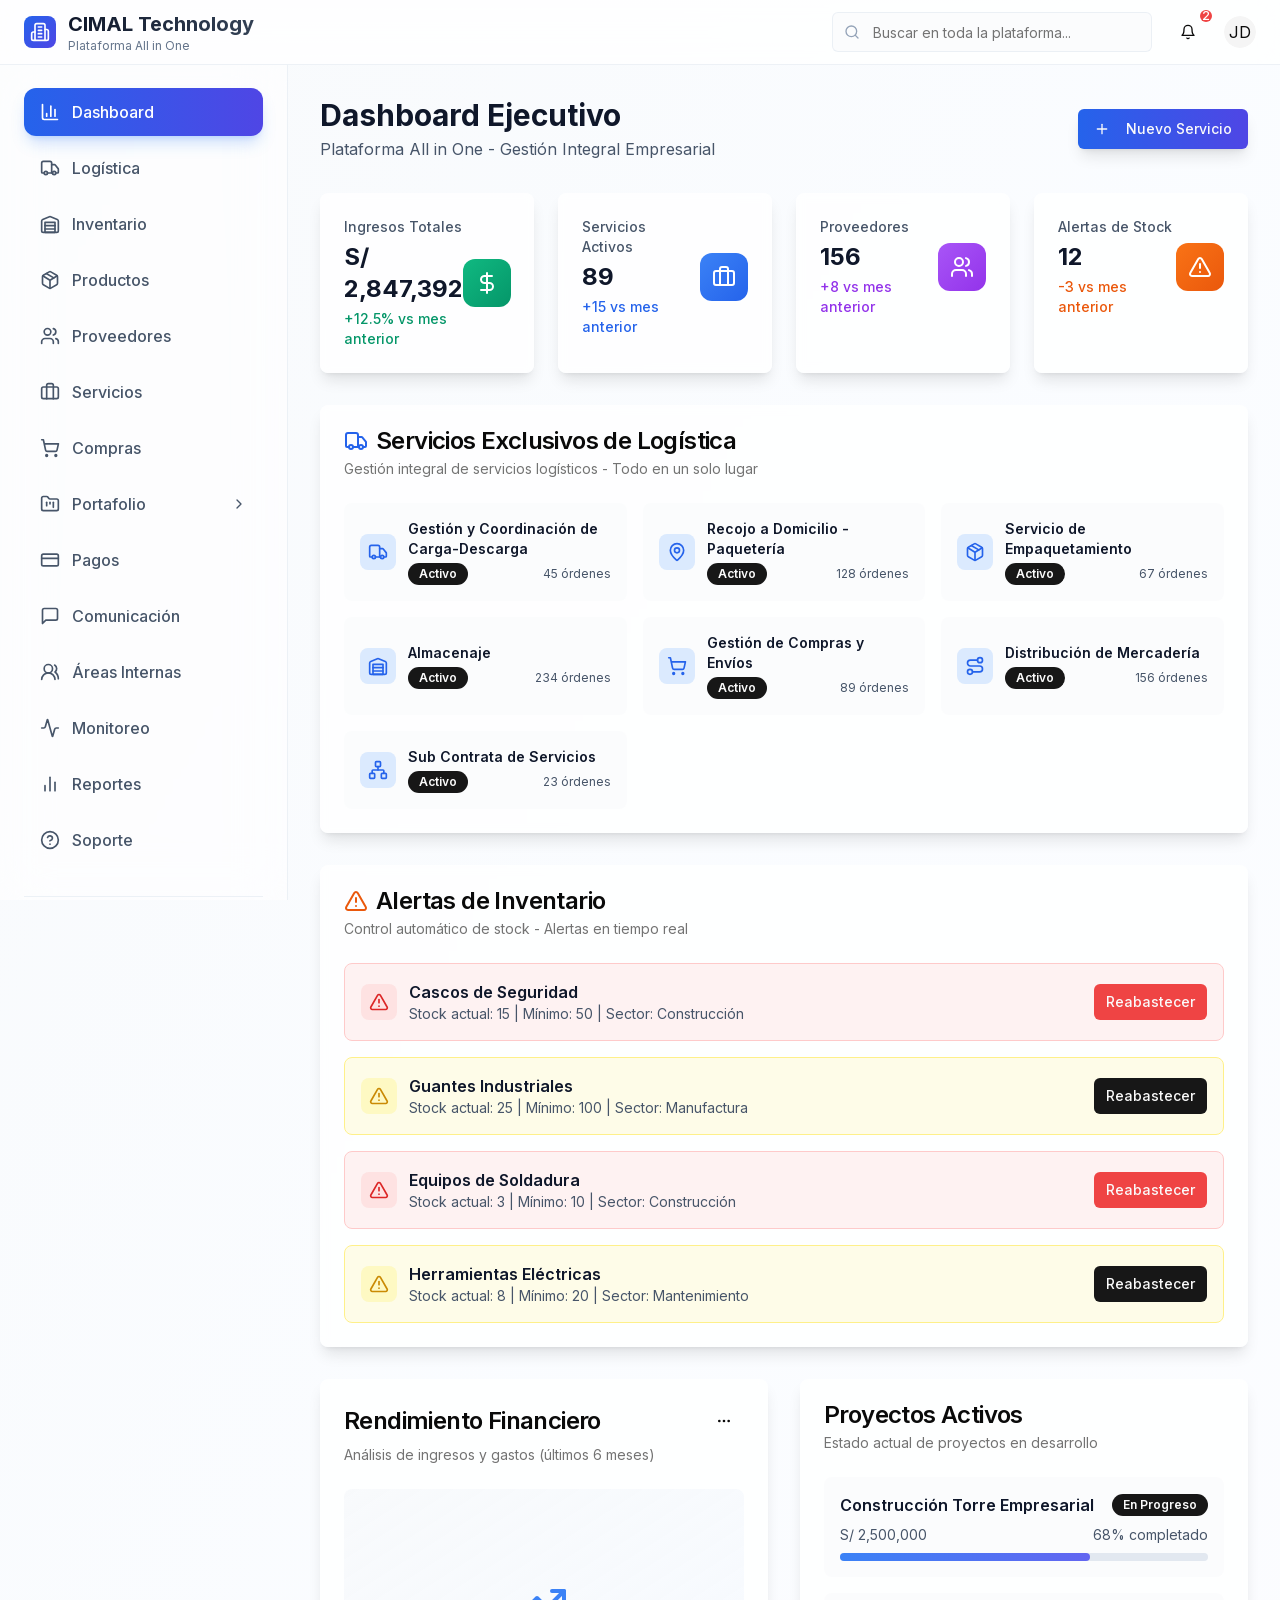
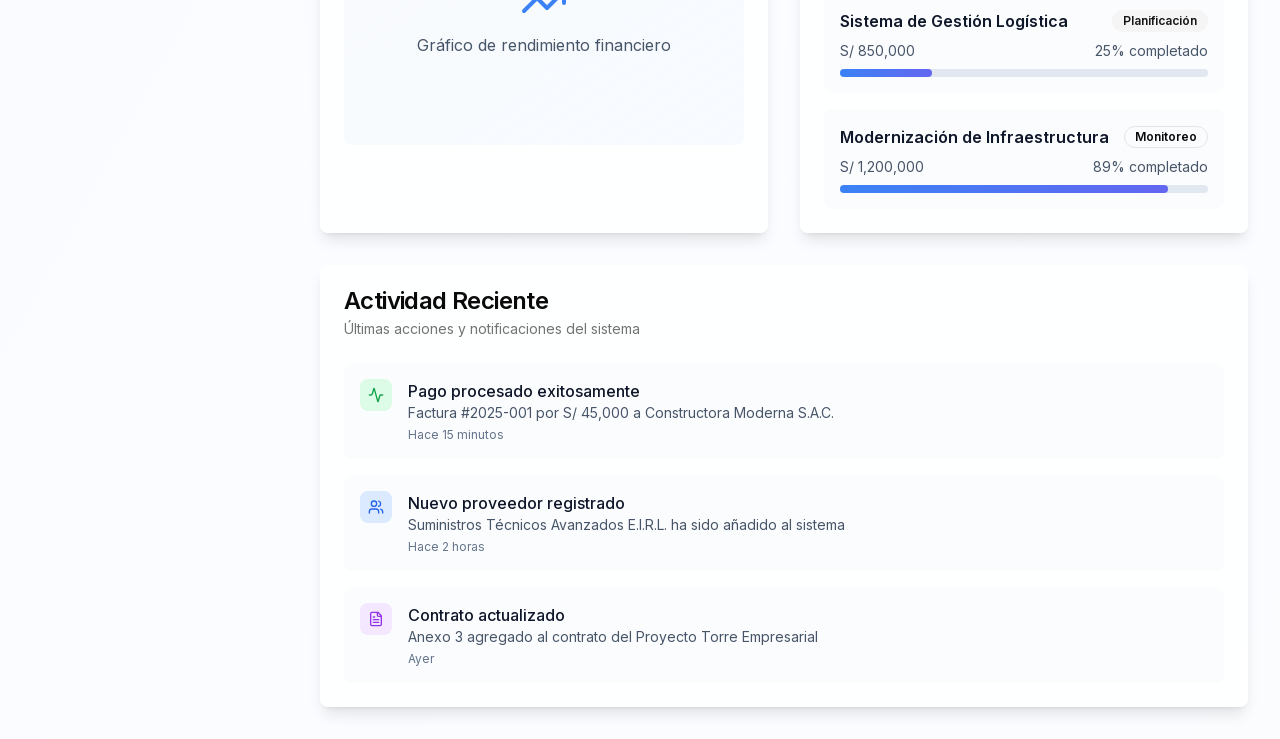
==== index.html @ 7d53dd9f "Updates" ====
<!DOCTYPE html><html lang="es"><head><meta charSet="utf-8"/><meta name="viewport" content="width=device-width, initial-scale=1"/><link rel="stylesheet" href="/_next/static/css/8d6e14805297ee27.css" data-precedence="next"/><link rel="preload" as="script" fetchPriority="low" href="/_next/static/chunks/webpack-03f64933e51f678c.js"/><script src="/_next/static/chunks/4bd1b696-989d33d1584df2ab.js" async=""></script><script src="/_next/static/chunks/684-b248aeb8f32641ae.js" async=""></script><script src="/_next/static/chunks/main-app-55a53caf2db9426d.js" async=""></script><script src="/_next/static/chunks/858-560fdc2ae29a7f7f.js" async=""></script><script src="/_next/static/chunks/app/page-2497c3b8ecf0914b.js" async=""></script><title>CIMAL Technology - Gestión Empresarial Avanzada</title><meta name="description" content="Plataforma integral para la gestión empresarial moderna"/><meta name="generator" content="v0.dev"/><script src="/_next/static/chunks/polyfills-42372ed130431b0a.js" noModule=""></script></head><body class="__className_e8ce0c"><!--$--><div class="min-h-screen bg-gradient-to-br from-slate-50 via-blue-50/30 to-indigo-50/20"><header class="border-b border-slate-200/60 bg-white/80 backdrop-blur-xl sticky top-0 z-50"><div class="flex h-16 items-center justify-between px-6"><div class="flex items-center space-x-4"><div class="flex items-center space-x-3"><div class="h-8 w-8 rounded-lg bg-gradient-to-br from-blue-600 to-indigo-600 flex items-center justify-center"><svg xmlns="http://www.w3.org/2000/svg" width="24" height="24" viewBox="0 0 24 24" fill="none" stroke="currentColor" stroke-width="2" stroke-linecap="round" stroke-linejoin="round" class="lucide lucide-building2 h-5 w-5 text-white"><path d="M6 22V4a2 2 0 0 1 2-2h8a2 2 0 0 1 2 2v18Z"></path><path d="M6 12H4a2 2 0 0 0-2 2v6a2 2 0 0 0 2 2h2"></path><path d="M18 9h2a2 2 0 0 1 2 2v9a2 2 0 0 1-2 2h-2"></path><path d="M10 6h4"></path><path d="M10 10h4"></path><path d="M10 14h4"></path><path d="M10 18h4"></path></svg></div><div><h1 class="text-xl font-bold bg-gradient-to-r from-slate-900 to-slate-700 bg-clip-text text-transparent">CIMAL Technology</h1><p class="text-xs text-slate-500">Plataforma All in One</p></div></div></div><div class="flex items-center space-x-4"><div class="relative"><svg xmlns="http://www.w3.org/2000/svg" width="24" height="24" viewBox="0 0 24 24" fill="none" stroke="currentColor" stroke-width="2" stroke-linecap="round" stroke-linejoin="round" class="lucide lucide-search absolute left-3 top-1/2 h-4 w-4 -translate-y-1/2 text-slate-400"><circle cx="11" cy="11" r="8"></circle><path d="m21 21-4.3-4.3"></path></svg><input class="flex h-10 rounded-md border px-3 py-2 text-base ring-offset-background file:border-0 file:bg-transparent file:text-sm file:font-medium file:text-foreground placeholder:text-muted-foreground focus-visible:outline-none focus-visible:ring-2 focus-visible:ring-ring focus-visible:ring-offset-2 disabled:cursor-not-allowed disabled:opacity-50 md:text-sm w-80 pl-10 bg-slate-50/50 border-slate-200/60 focus:bg-white transition-colors" placeholder="Buscar en toda la plataforma..."/></div><button class="inline-flex items-center justify-center gap-2 whitespace-nowrap text-sm font-medium ring-offset-background transition-colors focus-visible:outline-none focus-visible:ring-2 focus-visible:ring-ring focus-visible:ring-offset-2 disabled:pointer-events-none disabled:opacity-50 [&amp;_svg]:pointer-events-none [&amp;_svg]:size-4 [&amp;_svg]:shrink-0 hover:bg-accent hover:text-accent-foreground h-9 rounded-md px-3 relative"><svg xmlns="http://www.w3.org/2000/svg" width="24" height="24" viewBox="0 0 24 24" fill="none" stroke="currentColor" stroke-width="2" stroke-linecap="round" stroke-linejoin="round" class="lucide lucide-bell h-5 w-5"><path d="M6 8a6 6 0 0 1 12 0c0 7 3 9 3 9H3s3-2 3-9"></path><path d="M10.3 21a1.94 1.94 0 0 0 3.4 0"></path></svg><span class="absolute -top-1 -right-1 h-3 w-3 bg-red-500 rounded-full text-xs flex items-center justify-center text-white text-[10px]">2</span></button><span class="relative flex shrink-0 overflow-hidden rounded-full h-8 w-8"><span class="flex h-full w-full items-center justify-center rounded-full bg-muted">JD</span></span></div></div></header><div class="flex"><aside class="w-72 border-r border-slate-200/60 bg-white/60 backdrop-blur-xl fixed left-0 top-16 h-[calc(100vh-4rem)] overflow-y-auto no-scrollbar"><div class="p-6"><nav class="space-y-2"><button class="w-full flex items-center space-x-3 px-4 py-3 rounded-xl text-left transition-all duration-200 bg-gradient-to-r from-blue-600 to-indigo-600 text-white shadow-lg shadow-blue-500/25"><svg xmlns="http://www.w3.org/2000/svg" width="24" height="24" viewBox="0 0 24 24" fill="none" stroke="currentColor" stroke-width="2" stroke-linecap="round" stroke-linejoin="round" class="lucide lucide-chart-column h-5 w-5 flex-shrink-0"><path d="M3 3v16a2 2 0 0 0 2 2h16"></path><path d="M18 17V9"></path><path d="M13 17V5"></path><path d="M8 17v-3"></path></svg><span class="font-medium">Dashboard</span></button><button class="w-full flex items-center space-x-3 px-4 py-3 rounded-xl text-left transition-all duration-200 text-slate-600 hover:bg-slate-100/80 hover:text-slate-900"><svg xmlns="http://www.w3.org/2000/svg" width="24" height="24" viewBox="0 0 24 24" fill="none" stroke="currentColor" stroke-width="2" stroke-linecap="round" stroke-linejoin="round" class="lucide lucide-truck h-5 w-5 flex-shrink-0"><path d="M14 18V6a2 2 0 0 0-2-2H4a2 2 0 0 0-2 2v11a1 1 0 0 0 1 1h2"></path><path d="M15 18H9"></path><path d="M19 18h2a1 1 0 0 0 1-1v-3.65a1 1 0 0 0-.22-.624l-3.48-4.35A1 1 0 0 0 17.52 8H14"></path><circle cx="17" cy="18" r="2"></circle><circle cx="7" cy="18" r="2"></circle></svg><span class="font-medium">Logística</span></button><button class="w-full flex items-center space-x-3 px-4 py-3 rounded-xl text-left transition-all duration-200 text-slate-600 hover:bg-slate-100/80 hover:text-slate-900"><svg xmlns="http://www.w3.org/2000/svg" width="24" height="24" viewBox="0 0 24 24" fill="none" stroke="currentColor" stroke-width="2" stroke-linecap="round" stroke-linejoin="round" class="lucide lucide-warehouse h-5 w-5 flex-shrink-0"><path d="M22 8.35V20a2 2 0 0 1-2 2H4a2 2 0 0 1-2-2V8.35A2 2 0 0 1 3.26 6.5l8-3.2a2 2 0 0 1 1.48 0l8 3.2A2 2 0 0 1 22 8.35Z"></path><path d="M6 18h12"></path><path d="M6 14h12"></path><rect width="12" height="12" x="6" y="10"></rect></svg><span class="font-medium">Inventario</span></button><button class="w-full flex items-center space-x-3 px-4 py-3 rounded-xl text-left transition-all duration-200 text-slate-600 hover:bg-slate-100/80 hover:text-slate-900"><svg xmlns="http://www.w3.org/2000/svg" width="24" height="24" viewBox="0 0 24 24" fill="none" stroke="currentColor" stroke-width="2" stroke-linecap="round" stroke-linejoin="round" class="lucide lucide-package h-5 w-5 flex-shrink-0"><path d="M11 21.73a2 2 0 0 0 2 0l7-4A2 2 0 0 0 21 16V8a2 2 0 0 0-1-1.73l-7-4a2 2 0 0 0-2 0l-7 4A2 2 0 0 0 3 8v8a2 2 0 0 0 1 1.73z"></path><path d="M12 22V12"></path><path d="m3.3 7 7.703 4.734a2 2 0 0 0 1.994 0L20.7 7"></path><path d="m7.5 4.27 9 5.15"></path></svg><span class="font-medium">Productos</span></button><button class="w-full flex items-center space-x-3 px-4 py-3 rounded-xl text-left transition-all duration-200 text-slate-600 hover:bg-slate-100/80 hover:text-slate-900"><svg xmlns="http://www.w3.org/2000/svg" width="24" height="24" viewBox="0 0 24 24" fill="none" stroke="currentColor" stroke-width="2" stroke-linecap="round" stroke-linejoin="round" class="lucide lucide-users h-5 w-5 flex-shrink-0"><path d="M16 21v-2a4 4 0 0 0-4-4H6a4 4 0 0 0-4 4v2"></path><circle cx="9" cy="7" r="4"></circle><path d="M22 21v-2a4 4 0 0 0-3-3.87"></path><path d="M16 3.13a4 4 0 0 1 0 7.75"></path></svg><span class="font-medium">Proveedores</span></button><button class="w-full flex items-center space-x-3 px-4 py-3 rounded-xl text-left transition-all duration-200 text-slate-600 hover:bg-slate-100/80 hover:text-slate-900"><svg xmlns="http://www.w3.org/2000/svg" width="24" height="24" viewBox="0 0 24 24" fill="none" stroke="currentColor" stroke-width="2" stroke-linecap="round" stroke-linejoin="round" class="lucide lucide-briefcase h-5 w-5 flex-shrink-0"><path d="M16 20V4a2 2 0 0 0-2-2h-4a2 2 0 0 0-2 2v16"></path><rect width="20" height="14" x="2" y="6" rx="2"></rect></svg><span class="font-medium">Servicios</span></button><button class="w-full flex items-center space-x-3 px-4 py-3 rounded-xl text-left transition-all duration-200 text-slate-600 hover:bg-slate-100/80 hover:text-slate-900"><svg xmlns="http://www.w3.org/2000/svg" width="24" height="24" viewBox="0 0 24 24" fill="none" stroke="currentColor" stroke-width="2" stroke-linecap="round" stroke-linejoin="round" class="lucide lucide-shopping-cart h-5 w-5 flex-shrink-0"><circle cx="8" cy="21" r="1"></circle><circle cx="19" cy="21" r="1"></circle><path d="M2.05 2.05h2l2.66 12.42a2 2 0 0 0 2 1.58h9.78a2 2 0 0 0 1.95-1.57l1.65-7.43H5.12"></path></svg><span class="font-medium">Compras</span></button><div data-state="closed" class="space-y-1"><button type="button" aria-controls="radix-«R11cfb»" aria-expanded="false" data-state="closed" class="w-full"><div class="w-full flex items-center justify-between space-x-3 px-4 py-3 rounded-xl text-left transition-all duration-200 text-slate-600 hover:bg-slate-100/80 hover:text-slate-900"><div class="flex items-center space-x-3"><svg xmlns="http://www.w3.org/2000/svg" width="24" height="24" viewBox="0 0 24 24" fill="none" stroke="currentColor" stroke-width="2" stroke-linecap="round" stroke-linejoin="round" class="lucide lucide-folder-kanban h-5 w-5 flex-shrink-0"><path d="M4 20h16a2 2 0 0 0 2-2V8a2 2 0 0 0-2-2h-7.93a2 2 0 0 1-1.66-.9l-.82-1.2A2 2 0 0 0 7.93 3H4a2 2 0 0 0-2 2v13c0 1.1.9 2 2 2Z"></path><path d="M8 10v4"></path><path d="M12 10v2"></path><path d="M16 10v6"></path></svg><span class="font-medium">Portafolio</span></div><svg xmlns="http://www.w3.org/2000/svg" width="24" height="24" viewBox="0 0 24 24" fill="none" stroke="currentColor" stroke-width="2" stroke-linecap="round" stroke-linejoin="round" class="lucide lucide-chevron-right h-4 w-4 transition-transform duration-200 [&amp;[data-state=open]]:rotate-90"><path d="m9 18 6-6-6-6"></path></svg></div></button><div data-state="closed" id="radix-«R11cfb»" hidden="" class="pt-1 pl-6"></div></div><button class="w-full flex items-center space-x-3 px-4 py-3 rounded-xl text-left transition-all duration-200 text-slate-600 hover:bg-slate-100/80 hover:text-slate-900"><svg xmlns="http://www.w3.org/2000/svg" width="24" height="24" viewBox="0 0 24 24" fill="none" stroke="currentColor" stroke-width="2" stroke-linecap="round" stroke-linejoin="round" class="lucide lucide-credit-card h-5 w-5 flex-shrink-0"><rect width="20" height="14" x="2" y="5" rx="2"></rect><line x1="2" x2="22" y1="10" y2="10"></line></svg><span class="font-medium">Pagos</span></button><button class="w-full flex items-center space-x-3 px-4 py-3 rounded-xl text-left transition-all duration-200 text-slate-600 hover:bg-slate-100/80 hover:text-slate-900"><svg xmlns="http://www.w3.org/2000/svg" width="24" height="24" viewBox="0 0 24 24" fill="none" stroke="currentColor" stroke-width="2" stroke-linecap="round" stroke-linejoin="round" class="lucide lucide-message-square h-5 w-5 flex-shrink-0"><path d="M21 15a2 2 0 0 1-2 2H7l-4 4V5a2 2 0 0 1 2-2h14a2 2 0 0 1 2 2z"></path></svg><span class="font-medium">Comunicación</span></button><button class="w-full flex items-center space-x-3 px-4 py-3 rounded-xl text-left transition-all duration-200 text-slate-600 hover:bg-slate-100/80 hover:text-slate-900"><svg xmlns="http://www.w3.org/2000/svg" width="24" height="24" viewBox="0 0 24 24" fill="none" stroke="currentColor" stroke-width="2" stroke-linecap="round" stroke-linejoin="round" class="lucide lucide-users-round h-5 w-5 flex-shrink-0"><path d="M18 21a8 8 0 0 0-16 0"></path><circle cx="10" cy="8" r="5"></circle><path d="M22 20c0-3.37-2-6.5-4-8a5 5 0 0 0-.45-8.3"></path></svg><span class="font-medium">Áreas Internas</span></button><button class="w-full flex items-center space-x-3 px-4 py-3 rounded-xl text-left transition-all duration-200 text-slate-600 hover:bg-slate-100/80 hover:text-slate-900"><svg xmlns="http://www.w3.org/2000/svg" width="24" height="24" viewBox="0 0 24 24" fill="none" stroke="currentColor" stroke-width="2" stroke-linecap="round" stroke-linejoin="round" class="lucide lucide-activity h-5 w-5 flex-shrink-0"><path d="M22 12h-2.48a2 2 0 0 0-1.93 1.46l-2.35 8.36a.25.25 0 0 1-.48 0L9.24 2.18a.25.25 0 0 0-.48 0l-2.35 8.36A2 2 0 0 1 4.49 12H2"></path></svg><span class="font-medium">Monitoreo</span></button><button class="w-full flex items-center space-x-3 px-4 py-3 rounded-xl text-left transition-all duration-200 text-slate-600 hover:bg-slate-100/80 hover:text-slate-900"><svg xmlns="http://www.w3.org/2000/svg" width="24" height="24" viewBox="0 0 24 24" fill="none" stroke="currentColor" stroke-width="2" stroke-linecap="round" stroke-linejoin="round" class="lucide lucide-chart-no-axes-column h-5 w-5 flex-shrink-0"><line x1="18" x2="18" y1="20" y2="10"></line><line x1="12" x2="12" y1="20" y2="4"></line><line x1="6" x2="6" y1="20" y2="14"></line></svg><span class="font-medium">Reportes</span></button><button class="w-full flex items-center space-x-3 px-4 py-3 rounded-xl text-left transition-all duration-200 text-slate-600 hover:bg-slate-100/80 hover:text-slate-900"><svg xmlns="http://www.w3.org/2000/svg" width="24" height="24" viewBox="0 0 24 24" fill="none" stroke="currentColor" stroke-width="2" stroke-linecap="round" stroke-linejoin="round" class="lucide lucide-circle-help h-5 w-5 flex-shrink-0"><circle cx="12" cy="12" r="10"></circle><path d="M9.09 9a3 3 0 0 1 5.83 1c0 2-3 3-3 3"></path><path d="M12 17h.01"></path></svg><span class="font-medium">Soporte</span></button></nav><div class="mt-8 pt-6 border-t border-slate-200/60"><button class="w-full flex items-center space-x-3 px-4 py-3 rounded-xl text-slate-600 hover:bg-slate-100/80 hover:text-slate-900 transition-all duration-200"><svg xmlns="http://www.w3.org/2000/svg" width="24" height="24" viewBox="0 0 24 24" fill="none" stroke="currentColor" stroke-width="2" stroke-linecap="round" stroke-linejoin="round" class="lucide lucide-settings h-5 w-5 flex-shrink-0"><path d="M12.22 2h-.44a2 2 0 0 0-2 2v.18a2 2 0 0 1-1 1.73l-.43.25a2 2 0 0 1-2 0l-.15-.08a2 2 0 0 0-2.73.73l-.22.38a2 2 0 0 0 .73 2.73l.15.1a2 2 0 0 1 1 1.72v.51a2 2 0 0 1-1 1.74l-.15.09a2 2 0 0 0-.73 2.73l.22.38a2 2 0 0 0 2.73.73l.15-.08a2 2 0 0 1 2 0l.43.25a2 2 0 0 1 1 1.73V20a2 2 0 0 0 2 2h.44a2 2 0 0 0 2-2v-.18a2 2 0 0 1 1-1.73l.43-.25a2 2 0 0 1 2 0l.15.08a2 2 0 0 0 2.73-.73l.22-.39a2 2 0 0 0-.73-2.73l-.15-.08a2 2 0 0 1-1-1.74v-.5a2 2 0 0 1 1-1.74l.15-.09a2 2 0 0 0 .73-2.73l-.22-.38a2 2 0 0 0-2.73-.73l-.15.08a2 2 0 0 1-2 0l-.43-.25a2 2 0 0 1-1-1.73V4a2 2 0 0 0-2-2z"></path><circle cx="12" cy="12" r="3"></circle></svg><span class="font-medium">Configuración</span></button></div></div></aside><main class="flex-1 ml-72 p-8"><div class="space-y-8"><div class="flex items-center justify-between"><div><h2 class="text-3xl font-bold text-slate-900">Dashboard Ejecutivo</h2><p class="text-slate-600 mt-1">Plataforma All in One - Gestión Integral Empresarial</p></div><button class="inline-flex items-center justify-center gap-2 whitespace-nowrap rounded-md text-sm font-medium ring-offset-background transition-colors focus-visible:outline-none focus-visible:ring-2 focus-visible:ring-ring focus-visible:ring-offset-2 disabled:pointer-events-none disabled:opacity-50 [&amp;_svg]:pointer-events-none [&amp;_svg]:size-4 [&amp;_svg]:shrink-0 bg-primary text-primary-foreground hover:bg-primary/90 h-10 px-4 py-2 bg-gradient-to-r from-blue-600 to-indigo-600 hover:from-blue-700 hover:to-indigo-700 shadow-lg"><svg xmlns="http://www.w3.org/2000/svg" width="24" height="24" viewBox="0 0 24 24" fill="none" stroke="currentColor" stroke-width="2" stroke-linecap="round" stroke-linejoin="round" class="lucide lucide-plus h-4 w-4 mr-2"><path d="M5 12h14"></path><path d="M12 5v14"></path></svg>Nuevo Servicio</button></div><div class="grid grid-cols-1 md:grid-cols-2 lg:grid-cols-4 gap-6"><div class="rounded-lg text-card-foreground border-0 shadow-lg bg-white/80 backdrop-blur-sm hover:shadow-xl transition-all duration-300"><div class="p-6"><div class="flex items-center justify-between"><div><p class="text-sm font-medium text-slate-600">Ingresos Totales</p><p class="text-2xl font-bold text-slate-900 mt-1">S/ 2,847,392</p><p class="text-sm font-medium mt-1 text-emerald-600">+12.5%<!-- --> vs mes anterior</p></div><div class="p-3 rounded-xl bg-gradient-to-br from-emerald-500 to-emerald-600"><svg xmlns="http://www.w3.org/2000/svg" width="24" height="24" viewBox="0 0 24 24" fill="none" stroke="currentColor" stroke-width="2" stroke-linecap="round" stroke-linejoin="round" class="lucide lucide-dollar-sign h-6 w-6 text-white"><line x1="12" x2="12" y1="2" y2="22"></line><path d="M17 5H9.5a3.5 3.5 0 0 0 0 7h5a3.5 3.5 0 0 1 0 7H6"></path></svg></div></div></div></div><div class="rounded-lg text-card-foreground border-0 shadow-lg bg-white/80 backdrop-blur-sm hover:shadow-xl transition-all duration-300"><div class="p-6"><div class="flex items-center justify-between"><div><p class="text-sm font-medium text-slate-600">Servicios Activos</p><p class="text-2xl font-bold text-slate-900 mt-1">89</p><p class="text-sm font-medium mt-1 text-blue-600">+15<!-- --> vs mes anterior</p></div><div class="p-3 rounded-xl bg-gradient-to-br from-blue-500 to-blue-600"><svg xmlns="http://www.w3.org/2000/svg" width="24" height="24" viewBox="0 0 24 24" fill="none" stroke="currentColor" stroke-width="2" stroke-linecap="round" stroke-linejoin="round" class="lucide lucide-briefcase h-6 w-6 text-white"><path d="M16 20V4a2 2 0 0 0-2-2h-4a2 2 0 0 0-2 2v16"></path><rect width="20" height="14" x="2" y="6" rx="2"></rect></svg></div></div></div></div><div class="rounded-lg text-card-foreground border-0 shadow-lg bg-white/80 backdrop-blur-sm hover:shadow-xl transition-all duration-300"><div class="p-6"><div class="flex items-center justify-between"><div><p class="text-sm font-medium text-slate-600">Proveedores</p><p class="text-2xl font-bold text-slate-900 mt-1">156</p><p class="text-sm font-medium mt-1 text-purple-600">+8<!-- --> vs mes anterior</p></div><div class="p-3 rounded-xl bg-gradient-to-br from-purple-500 to-purple-600"><svg xmlns="http://www.w3.org/2000/svg" width="24" height="24" viewBox="0 0 24 24" fill="none" stroke="currentColor" stroke-width="2" stroke-linecap="round" stroke-linejoin="round" class="lucide lucide-users h-6 w-6 text-white"><path d="M16 21v-2a4 4 0 0 0-4-4H6a4 4 0 0 0-4 4v2"></path><circle cx="9" cy="7" r="4"></circle><path d="M22 21v-2a4 4 0 0 0-3-3.87"></path><path d="M16 3.13a4 4 0 0 1 0 7.75"></path></svg></div></div></div></div><div class="rounded-lg text-card-foreground border-0 shadow-lg bg-white/80 backdrop-blur-sm hover:shadow-xl transition-all duration-300"><div class="p-6"><div class="flex items-center justify-between"><div><p class="text-sm font-medium text-slate-600">Alertas de Stock</p><p class="text-2xl font-bold text-slate-900 mt-1">12</p><p class="text-sm font-medium mt-1 text-orange-600">-3<!-- --> vs mes anterior</p></div><div class="p-3 rounded-xl bg-gradient-to-br from-orange-500 to-orange-600"><svg xmlns="http://www.w3.org/2000/svg" width="24" height="24" viewBox="0 0 24 24" fill="none" stroke="currentColor" stroke-width="2" stroke-linecap="round" stroke-linejoin="round" class="lucide lucide-triangle-alert h-6 w-6 text-white"><path d="m21.73 18-8-14a2 2 0 0 0-3.48 0l-8 14A2 2 0 0 0 4 21h16a2 2 0 0 0 1.73-3"></path><path d="M12 9v4"></path><path d="M12 17h.01"></path></svg></div></div></div></div></div><div class="rounded-lg text-card-foreground border-0 shadow-lg bg-white/80 backdrop-blur-sm"><div class="flex flex-col space-y-1.5 p-6"><div class="text-2xl font-semibold leading-none tracking-tight flex items-center space-x-2"><svg xmlns="http://www.w3.org/2000/svg" width="24" height="24" viewBox="0 0 24 24" fill="none" stroke="currentColor" stroke-width="2" stroke-linecap="round" stroke-linejoin="round" class="lucide lucide-truck h-6 w-6 text-blue-600"><path d="M14 18V6a2 2 0 0 0-2-2H4a2 2 0 0 0-2 2v11a1 1 0 0 0 1 1h2"></path><path d="M15 18H9"></path><path d="M19 18h2a1 1 0 0 0 1-1v-3.65a1 1 0 0 0-.22-.624l-3.48-4.35A1 1 0 0 0 17.52 8H14"></path><circle cx="17" cy="18" r="2"></circle><circle cx="7" cy="18" r="2"></circle></svg><span>Servicios Exclusivos de Logística</span></div><div class="text-sm text-muted-foreground">Gestión integral de servicios logísticos - Todo en un solo lugar</div></div><div class="p-6 pt-0"><div class="grid grid-cols-1 md:grid-cols-2 lg:grid-cols-3 gap-4"><div class="flex items-center space-x-3 p-4 bg-slate-50/50 rounded-lg hover:bg-slate-100/50 transition-colors"><div class="p-2 bg-blue-100 rounded-lg"><svg xmlns="http://www.w3.org/2000/svg" width="24" height="24" viewBox="0 0 24 24" fill="none" stroke="currentColor" stroke-width="2" stroke-linecap="round" stroke-linejoin="round" class="lucide lucide-truck h-5 w-5 text-blue-600"><path d="M14 18V6a2 2 0 0 0-2-2H4a2 2 0 0 0-2 2v11a1 1 0 0 0 1 1h2"></path><path d="M15 18H9"></path><path d="M19 18h2a1 1 0 0 0 1-1v-3.65a1 1 0 0 0-.22-.624l-3.48-4.35A1 1 0 0 0 17.52 8H14"></path><circle cx="17" cy="18" r="2"></circle><circle cx="7" cy="18" r="2"></circle></svg></div><div class="flex-1"><h4 class="font-semibold text-slate-900 text-sm">Gestión y Coordinación de Carga-Descarga</h4><div class="flex items-center justify-between mt-1"><div class="inline-flex items-center rounded-full border px-2.5 py-0.5 font-semibold transition-colors focus:outline-none focus:ring-2 focus:ring-ring focus:ring-offset-2 border-transparent bg-primary text-primary-foreground hover:bg-primary/80 text-xs">Activo</div><span class="text-xs text-slate-600">45<!-- --> órdenes</span></div></div></div><div class="flex items-center space-x-3 p-4 bg-slate-50/50 rounded-lg hover:bg-slate-100/50 transition-colors"><div class="p-2 bg-blue-100 rounded-lg"><svg xmlns="http://www.w3.org/2000/svg" width="24" height="24" viewBox="0 0 24 24" fill="none" stroke="currentColor" stroke-width="2" stroke-linecap="round" stroke-linejoin="round" class="lucide lucide-map-pin h-5 w-5 text-blue-600"><path d="M20 10c0 4.993-5.539 10.193-7.399 11.799a1 1 0 0 1-1.202 0C9.539 20.193 4 14.993 4 10a8 8 0 0 1 16 0"></path><circle cx="12" cy="10" r="3"></circle></svg></div><div class="flex-1"><h4 class="font-semibold text-slate-900 text-sm">Recojo a Domicilio - Paquetería</h4><div class="flex items-center justify-between mt-1"><div class="inline-flex items-center rounded-full border px-2.5 py-0.5 font-semibold transition-colors focus:outline-none focus:ring-2 focus:ring-ring focus:ring-offset-2 border-transparent bg-primary text-primary-foreground hover:bg-primary/80 text-xs">Activo</div><span class="text-xs text-slate-600">128<!-- --> órdenes</span></div></div></div><div class="flex items-center space-x-3 p-4 bg-slate-50/50 rounded-lg hover:bg-slate-100/50 transition-colors"><div class="p-2 bg-blue-100 rounded-lg"><svg xmlns="http://www.w3.org/2000/svg" width="24" height="24" viewBox="0 0 24 24" fill="none" stroke="currentColor" stroke-width="2" stroke-linecap="round" stroke-linejoin="round" class="lucide lucide-package h-5 w-5 text-blue-600"><path d="M11 21.73a2 2 0 0 0 2 0l7-4A2 2 0 0 0 21 16V8a2 2 0 0 0-1-1.73l-7-4a2 2 0 0 0-2 0l-7 4A2 2 0 0 0 3 8v8a2 2 0 0 0 1 1.73z"></path><path d="M12 22V12"></path><path d="m3.3 7 7.703 4.734a2 2 0 0 0 1.994 0L20.7 7"></path><path d="m7.5 4.27 9 5.15"></path></svg></div><div class="flex-1"><h4 class="font-semibold text-slate-900 text-sm">Servicio de Empaquetamiento</h4><div class="flex items-center justify-between mt-1"><div class="inline-flex items-center rounded-full border px-2.5 py-0.5 font-semibold transition-colors focus:outline-none focus:ring-2 focus:ring-ring focus:ring-offset-2 border-transparent bg-primary text-primary-foreground hover:bg-primary/80 text-xs">Activo</div><span class="text-xs text-slate-600">67<!-- --> órdenes</span></div></div></div><div class="flex items-center space-x-3 p-4 bg-slate-50/50 rounded-lg hover:bg-slate-100/50 transition-colors"><div class="p-2 bg-blue-100 rounded-lg"><svg xmlns="http://www.w3.org/2000/svg" width="24" height="24" viewBox="0 0 24 24" fill="none" stroke="currentColor" stroke-width="2" stroke-linecap="round" stroke-linejoin="round" class="lucide lucide-warehouse h-5 w-5 text-blue-600"><path d="M22 8.35V20a2 2 0 0 1-2 2H4a2 2 0 0 1-2-2V8.35A2 2 0 0 1 3.26 6.5l8-3.2a2 2 0 0 1 1.48 0l8 3.2A2 2 0 0 1 22 8.35Z"></path><path d="M6 18h12"></path><path d="M6 14h12"></path><rect width="12" height="12" x="6" y="10"></rect></svg></div><div class="flex-1"><h4 class="font-semibold text-slate-900 text-sm">Almacenaje</h4><div class="flex items-center justify-between mt-1"><div class="inline-flex items-center rounded-full border px-2.5 py-0.5 font-semibold transition-colors focus:outline-none focus:ring-2 focus:ring-ring focus:ring-offset-2 border-transparent bg-primary text-primary-foreground hover:bg-primary/80 text-xs">Activo</div><span class="text-xs text-slate-600">234<!-- --> órdenes</span></div></div></div><div class="flex items-center space-x-3 p-4 bg-slate-50/50 rounded-lg hover:bg-slate-100/50 transition-colors"><div class="p-2 bg-blue-100 rounded-lg"><svg xmlns="http://www.w3.org/2000/svg" width="24" height="24" viewBox="0 0 24 24" fill="none" stroke="currentColor" stroke-width="2" stroke-linecap="round" stroke-linejoin="round" class="lucide lucide-shopping-cart h-5 w-5 text-blue-600"><circle cx="8" cy="21" r="1"></circle><circle cx="19" cy="21" r="1"></circle><path d="M2.05 2.05h2l2.66 12.42a2 2 0 0 0 2 1.58h9.78a2 2 0 0 0 1.95-1.57l1.65-7.43H5.12"></path></svg></div><div class="flex-1"><h4 class="font-semibold text-slate-900 text-sm">Gestión de Compras y Envíos</h4><div class="flex items-center justify-between mt-1"><div class="inline-flex items-center rounded-full border px-2.5 py-0.5 font-semibold transition-colors focus:outline-none focus:ring-2 focus:ring-ring focus:ring-offset-2 border-transparent bg-primary text-primary-foreground hover:bg-primary/80 text-xs">Activo</div><span class="text-xs text-slate-600">89<!-- --> órdenes</span></div></div></div><div class="flex items-center space-x-3 p-4 bg-slate-50/50 rounded-lg hover:bg-slate-100/50 transition-colors"><div class="p-2 bg-blue-100 rounded-lg"><svg xmlns="http://www.w3.org/2000/svg" width="24" height="24" viewBox="0 0 24 24" fill="none" stroke="currentColor" stroke-width="2" stroke-linecap="round" stroke-linejoin="round" class="lucide lucide-route h-5 w-5 text-blue-600"><circle cx="6" cy="19" r="3"></circle><path d="M9 19h8.5a3.5 3.5 0 0 0 0-7h-11a3.5 3.5 0 0 1 0-7H15"></path><circle cx="18" cy="5" r="3"></circle></svg></div><div class="flex-1"><h4 class="font-semibold text-slate-900 text-sm">Distribución de Mercadería</h4><div class="flex items-center justify-between mt-1"><div class="inline-flex items-center rounded-full border px-2.5 py-0.5 font-semibold transition-colors focus:outline-none focus:ring-2 focus:ring-ring focus:ring-offset-2 border-transparent bg-primary text-primary-foreground hover:bg-primary/80 text-xs">Activo</div><span class="text-xs text-slate-600">156<!-- --> órdenes</span></div></div></div><div class="flex items-center space-x-3 p-4 bg-slate-50/50 rounded-lg hover:bg-slate-100/50 transition-colors"><div class="p-2 bg-blue-100 rounded-lg"><svg xmlns="http://www.w3.org/2000/svg" width="24" height="24" viewBox="0 0 24 24" fill="none" stroke="currentColor" stroke-width="2" stroke-linecap="round" stroke-linejoin="round" class="lucide lucide-network h-5 w-5 text-blue-600"><rect x="16" y="16" width="6" height="6" rx="1"></rect><rect x="2" y="16" width="6" height="6" rx="1"></rect><rect x="9" y="2" width="6" height="6" rx="1"></rect><path d="M5 16v-3a1 1 0 0 1 1-1h12a1 1 0 0 1 1 1v3"></path><path d="M12 12V8"></path></svg></div><div class="flex-1"><h4 class="font-semibold text-slate-900 text-sm">Sub Contrata de Servicios</h4><div class="flex items-center justify-between mt-1"><div class="inline-flex items-center rounded-full border px-2.5 py-0.5 font-semibold transition-colors focus:outline-none focus:ring-2 focus:ring-ring focus:ring-offset-2 border-transparent bg-primary text-primary-foreground hover:bg-primary/80 text-xs">Activo</div><span class="text-xs text-slate-600">23<!-- --> órdenes</span></div></div></div></div></div></div><div class="rounded-lg text-card-foreground border-0 shadow-lg bg-white/80 backdrop-blur-sm"><div class="flex flex-col space-y-1.5 p-6"><div class="text-2xl font-semibold leading-none tracking-tight flex items-center space-x-2"><svg xmlns="http://www.w3.org/2000/svg" width="24" height="24" viewBox="0 0 24 24" fill="none" stroke="currentColor" stroke-width="2" stroke-linecap="round" stroke-linejoin="round" class="lucide lucide-triangle-alert h-6 w-6 text-orange-600"><path d="m21.73 18-8-14a2 2 0 0 0-3.48 0l-8 14A2 2 0 0 0 4 21h16a2 2 0 0 0 1.73-3"></path><path d="M12 9v4"></path><path d="M12 17h.01"></path></svg><span>Alertas de Inventario</span></div><div class="text-sm text-muted-foreground">Control automático de stock - Alertas en tiempo real</div></div><div class="p-6 pt-0"><div class="space-y-4"><div class="flex items-center justify-between p-4 rounded-lg bg-red-50 border border-red-200"><div class="flex items-center space-x-3"><div class="p-2 rounded-lg bg-red-100"><svg xmlns="http://www.w3.org/2000/svg" width="24" height="24" viewBox="0 0 24 24" fill="none" stroke="currentColor" stroke-width="2" stroke-linecap="round" stroke-linejoin="round" class="lucide lucide-triangle-alert h-5 w-5 text-red-600"><path d="m21.73 18-8-14a2 2 0 0 0-3.48 0l-8 14A2 2 0 0 0 4 21h16a2 2 0 0 0 1.73-3"></path><path d="M12 9v4"></path><path d="M12 17h.01"></path></svg></div><div><h4 class="font-semibold text-slate-900">Cascos de Seguridad</h4><p class="text-sm text-slate-600">Stock actual: <!-- -->15<!-- --> | Mínimo: <!-- -->50<!-- --> | Sector: <!-- -->Construcción</p></div></div><button class="inline-flex items-center justify-center gap-2 whitespace-nowrap text-sm font-medium ring-offset-background transition-colors focus-visible:outline-none focus-visible:ring-2 focus-visible:ring-ring focus-visible:ring-offset-2 disabled:pointer-events-none disabled:opacity-50 [&amp;_svg]:pointer-events-none [&amp;_svg]:size-4 [&amp;_svg]:shrink-0 bg-destructive text-destructive-foreground hover:bg-destructive/90 h-9 rounded-md px-3">Reabastecer</button></div><div class="flex items-center justify-between p-4 rounded-lg bg-yellow-50 border border-yellow-200"><div class="flex items-center space-x-3"><div class="p-2 rounded-lg bg-yellow-100"><svg xmlns="http://www.w3.org/2000/svg" width="24" height="24" viewBox="0 0 24 24" fill="none" stroke="currentColor" stroke-width="2" stroke-linecap="round" stroke-linejoin="round" class="lucide lucide-triangle-alert h-5 w-5 text-yellow-600"><path d="m21.73 18-8-14a2 2 0 0 0-3.48 0l-8 14A2 2 0 0 0 4 21h16a2 2 0 0 0 1.73-3"></path><path d="M12 9v4"></path><path d="M12 17h.01"></path></svg></div><div><h4 class="font-semibold text-slate-900">Guantes Industriales</h4><p class="text-sm text-slate-600">Stock actual: <!-- -->25<!-- --> | Mínimo: <!-- -->100<!-- --> | Sector: <!-- -->Manufactura</p></div></div><button class="inline-flex items-center justify-center gap-2 whitespace-nowrap text-sm font-medium ring-offset-background transition-colors focus-visible:outline-none focus-visible:ring-2 focus-visible:ring-ring focus-visible:ring-offset-2 disabled:pointer-events-none disabled:opacity-50 [&amp;_svg]:pointer-events-none [&amp;_svg]:size-4 [&amp;_svg]:shrink-0 bg-primary text-primary-foreground hover:bg-primary/90 h-9 rounded-md px-3">Reabastecer</button></div><div class="flex items-center justify-between p-4 rounded-lg bg-red-50 border border-red-200"><div class="flex items-center space-x-3"><div class="p-2 rounded-lg bg-red-100"><svg xmlns="http://www.w3.org/2000/svg" width="24" height="24" viewBox="0 0 24 24" fill="none" stroke="currentColor" stroke-width="2" stroke-linecap="round" stroke-linejoin="round" class="lucide lucide-triangle-alert h-5 w-5 text-red-600"><path d="m21.73 18-8-14a2 2 0 0 0-3.48 0l-8 14A2 2 0 0 0 4 21h16a2 2 0 0 0 1.73-3"></path><path d="M12 9v4"></path><path d="M12 17h.01"></path></svg></div><div><h4 class="font-semibold text-slate-900">Equipos de Soldadura</h4><p class="text-sm text-slate-600">Stock actual: <!-- -->3<!-- --> | Mínimo: <!-- -->10<!-- --> | Sector: <!-- -->Construcción</p></div></div><button class="inline-flex items-center justify-center gap-2 whitespace-nowrap text-sm font-medium ring-offset-background transition-colors focus-visible:outline-none focus-visible:ring-2 focus-visible:ring-ring focus-visible:ring-offset-2 disabled:pointer-events-none disabled:opacity-50 [&amp;_svg]:pointer-events-none [&amp;_svg]:size-4 [&amp;_svg]:shrink-0 bg-destructive text-destructive-foreground hover:bg-destructive/90 h-9 rounded-md px-3">Reabastecer</button></div><div class="flex items-center justify-between p-4 rounded-lg bg-yellow-50 border border-yellow-200"><div class="flex items-center space-x-3"><div class="p-2 rounded-lg bg-yellow-100"><svg xmlns="http://www.w3.org/2000/svg" width="24" height="24" viewBox="0 0 24 24" fill="none" stroke="currentColor" stroke-width="2" stroke-linecap="round" stroke-linejoin="round" class="lucide lucide-triangle-alert h-5 w-5 text-yellow-600"><path d="m21.73 18-8-14a2 2 0 0 0-3.48 0l-8 14A2 2 0 0 0 4 21h16a2 2 0 0 0 1.73-3"></path><path d="M12 9v4"></path><path d="M12 17h.01"></path></svg></div><div><h4 class="font-semibold text-slate-900">Herramientas Eléctricas</h4><p class="text-sm text-slate-600">Stock actual: <!-- -->8<!-- --> | Mínimo: <!-- -->20<!-- --> | Sector: <!-- -->Mantenimiento</p></div></div><button class="inline-flex items-center justify-center gap-2 whitespace-nowrap text-sm font-medium ring-offset-background transition-colors focus-visible:outline-none focus-visible:ring-2 focus-visible:ring-ring focus-visible:ring-offset-2 disabled:pointer-events-none disabled:opacity-50 [&amp;_svg]:pointer-events-none [&amp;_svg]:size-4 [&amp;_svg]:shrink-0 bg-primary text-primary-foreground hover:bg-primary/90 h-9 rounded-md px-3">Reabastecer</button></div></div></div></div><div class="grid grid-cols-1 lg:grid-cols-2 gap-8"><div class="rounded-lg text-card-foreground border-0 shadow-lg bg-white/80 backdrop-blur-sm"><div class="flex flex-col space-y-1.5 p-6"><div class="text-2xl font-semibold leading-none tracking-tight flex items-center justify-between">Rendimiento Financiero<button class="inline-flex items-center justify-center gap-2 whitespace-nowrap text-sm font-medium ring-offset-background transition-colors focus-visible:outline-none focus-visible:ring-2 focus-visible:ring-ring focus-visible:ring-offset-2 disabled:pointer-events-none disabled:opacity-50 [&amp;_svg]:pointer-events-none [&amp;_svg]:size-4 [&amp;_svg]:shrink-0 hover:bg-accent hover:text-accent-foreground h-9 rounded-md px-3"><svg xmlns="http://www.w3.org/2000/svg" width="24" height="24" viewBox="0 0 24 24" fill="none" stroke="currentColor" stroke-width="2" stroke-linecap="round" stroke-linejoin="round" class="lucide lucide-ellipsis h-4 w-4"><circle cx="12" cy="12" r="1"></circle><circle cx="19" cy="12" r="1"></circle><circle cx="5" cy="12" r="1"></circle></svg></button></div><div class="text-sm text-muted-foreground">Análisis de ingresos y gastos (últimos 6 meses)</div></div><div class="p-6 pt-0"><div class="h-64 bg-gradient-to-br from-slate-50 to-blue-50/50 rounded-lg flex items-center justify-center"><div class="text-center"><svg xmlns="http://www.w3.org/2000/svg" width="24" height="24" viewBox="0 0 24 24" fill="none" stroke="currentColor" stroke-width="2" stroke-linecap="round" stroke-linejoin="round" class="lucide lucide-trending-up h-12 w-12 text-blue-500 mx-auto mb-2"><polyline points="22 7 13.5 15.5 8.5 10.5 2 17"></polyline><polyline points="16 7 22 7 22 13"></polyline></svg><p class="text-slate-600">Gráfico de rendimiento financiero</p></div></div></div></div><div class="rounded-lg text-card-foreground border-0 shadow-lg bg-white/80 backdrop-blur-sm"><div class="flex flex-col space-y-1.5 p-6"><div class="text-2xl font-semibold leading-none tracking-tight">Proyectos Activos</div><div class="text-sm text-muted-foreground">Estado actual de proyectos en desarrollo</div></div><div class="p-6 pt-0"><div class="space-y-4"><div class="flex items-center justify-between p-4 bg-slate-50/50 rounded-lg"><div class="flex-1"><div class="flex items-center justify-between mb-2"><h4 class="font-semibold text-slate-900">Construcción Torre Empresarial</h4><div class="inline-flex items-center rounded-full border px-2.5 py-0.5 text-xs font-semibold transition-colors focus:outline-none focus:ring-2 focus:ring-ring focus:ring-offset-2 border-transparent bg-primary text-primary-foreground hover:bg-primary/80">En Progreso</div></div><div class="flex items-center justify-between text-sm text-slate-600 mb-2"><span>S/ 2,500,000</span><span>68% completado</span></div><div class="w-full bg-slate-200 rounded-full h-2"><div class="bg-gradient-to-r from-blue-500 to-indigo-500 h-2 rounded-full transition-all duration-300" style="width:68%"></div></div></div></div><div class="flex items-center justify-between p-4 bg-slate-50/50 rounded-lg"><div class="flex-1"><div class="flex items-center justify-between mb-2"><h4 class="font-semibold text-slate-900">Sistema de Gestión Logística</h4><div class="inline-flex items-center rounded-full border px-2.5 py-0.5 text-xs font-semibold transition-colors focus:outline-none focus:ring-2 focus:ring-ring focus:ring-offset-2 border-transparent bg-secondary text-secondary-foreground hover:bg-secondary/80">Planificación</div></div><div class="flex items-center justify-between text-sm text-slate-600 mb-2"><span>S/ 850,000</span><span>25% completado</span></div><div class="w-full bg-slate-200 rounded-full h-2"><div class="bg-gradient-to-r from-blue-500 to-indigo-500 h-2 rounded-full transition-all duration-300" style="width:25%"></div></div></div></div><div class="flex items-center justify-between p-4 bg-slate-50/50 rounded-lg"><div class="flex-1"><div class="flex items-center justify-between mb-2"><h4 class="font-semibold text-slate-900">Modernización de Infraestructura</h4><div class="inline-flex items-center rounded-full border px-2.5 py-0.5 text-xs font-semibold transition-colors focus:outline-none focus:ring-2 focus:ring-ring focus:ring-offset-2 text-foreground">Monitoreo</div></div><div class="flex items-center justify-between text-sm text-slate-600 mb-2"><span>S/ 1,200,000</span><span>89% completado</span></div><div class="w-full bg-slate-200 rounded-full h-2"><div class="bg-gradient-to-r from-blue-500 to-indigo-500 h-2 rounded-full transition-all duration-300" style="width:89%"></div></div></div></div></div></div></div></div><div class="rounded-lg text-card-foreground border-0 shadow-lg bg-white/80 backdrop-blur-sm"><div class="flex flex-col space-y-1.5 p-6"><div class="text-2xl font-semibold leading-none tracking-tight">Actividad Reciente</div><div class="text-sm text-muted-foreground">Últimas acciones y notificaciones del sistema</div></div><div class="p-6 pt-0"><div class="space-y-4"><div class="flex items-start space-x-4 p-4 bg-slate-50/50 rounded-lg"><div class="p-2 bg-green-100 rounded-lg"><svg xmlns="http://www.w3.org/2000/svg" width="24" height="24" viewBox="0 0 24 24" fill="none" stroke="currentColor" stroke-width="2" stroke-linecap="round" stroke-linejoin="round" class="lucide lucide-activity h-4 w-4 text-green-600"><path d="M22 12h-2.48a2 2 0 0 0-1.93 1.46l-2.35 8.36a.25.25 0 0 1-.48 0L9.24 2.18a.25.25 0 0 0-.48 0l-2.35 8.36A2 2 0 0 1 4.49 12H2"></path></svg></div><div class="flex-1"><p class="font-medium text-slate-900">Pago procesado exitosamente</p><p class="text-sm text-slate-600">Factura #2025-001 por S/ 45,000 a Constructora Moderna S.A.C.</p><p class="text-xs text-slate-500 mt-1">Hace 15 minutos</p></div></div><div class="flex items-start space-x-4 p-4 bg-slate-50/50 rounded-lg"><div class="p-2 bg-blue-100 rounded-lg"><svg xmlns="http://www.w3.org/2000/svg" width="24" height="24" viewBox="0 0 24 24" fill="none" stroke="currentColor" stroke-width="2" stroke-linecap="round" stroke-linejoin="round" class="lucide lucide-users h-4 w-4 text-blue-600"><path d="M16 21v-2a4 4 0 0 0-4-4H6a4 4 0 0 0-4 4v2"></path><circle cx="9" cy="7" r="4"></circle><path d="M22 21v-2a4 4 0 0 0-3-3.87"></path><path d="M16 3.13a4 4 0 0 1 0 7.75"></path></svg></div><div class="flex-1"><p class="font-medium text-slate-900">Nuevo proveedor registrado</p><p class="text-sm text-slate-600">Suministros Técnicos Avanzados E.I.R.L. ha sido añadido al sistema</p><p class="text-xs text-slate-500 mt-1">Hace 2 horas</p></div></div><div class="flex items-start space-x-4 p-4 bg-slate-50/50 rounded-lg"><div class="p-2 bg-purple-100 rounded-lg"><svg xmlns="http://www.w3.org/2000/svg" width="24" height="24" viewBox="0 0 24 24" fill="none" stroke="currentColor" stroke-width="2" stroke-linecap="round" stroke-linejoin="round" class="lucide lucide-file-text h-4 w-4 text-purple-600"><path d="M15 2H6a2 2 0 0 0-2 2v16a2 2 0 0 0 2 2h12a2 2 0 0 0 2-2V7Z"></path><path d="M14 2v4a2 2 0 0 0 2 2h4"></path><path d="M10 9H8"></path><path d="M16 13H8"></path><path d="M16 17H8"></path></svg></div><div class="flex-1"><p class="font-medium text-slate-900">Contrato actualizado</p><p class="text-sm text-slate-600">Anexo 3 agregado al contrato del Proyecto Torre Empresarial</p><p class="text-xs text-slate-500 mt-1">Ayer</p></div></div></div></div></div></div></main></div></div><!--/$--><script src="/_next/static/chunks/webpack-03f64933e51f678c.js" async=""></script><script>(self.__next_f=self.__next_f||[]).push([0])</script><script>self.__next_f.push([1,"1:\"$Sreact.fragment\"\n2:I[7555,[],\"\"]\n3:I[1295,[],\"\"]\n4:I[894,[],\"ClientPageRoot\"]\n5:I[200,[\"858\",\"static/chunks/858-560fdc2ae29a7f7f.js\",\"974\",\"static/chunks/app/page-2497c3b8ecf0914b.js\"],\"default\"]\n8:I[9665,[],\"OutletBoundary\"]\nb:I[9665,[],\"ViewportBoundary\"]\nd:I[9665,[],\"MetadataBoundary\"]\nf:I[6614,[],\"\"]\n:HL[\"/_next/static/css/8d6e14805297ee27.css\",\"style\"]\n"])</script><script>self.__next_f.push([1,"0:{\"P\":null,\"b\":\"niTzlp4Vd7x5Oj1ufcw7x\",\"p\":\"\",\"c\":[\"\",\"\"],\"i\":false,\"f\":[[[\"\",{\"children\":[\"__PAGE__\",{}]},\"$undefined\",\"$undefined\",true],[\"\",[\"$\",\"$1\",\"c\",{\"children\":[[[\"$\",\"link\",\"0\",{\"rel\":\"stylesheet\",\"href\":\"/_next/static/css/8d6e14805297ee27.css\",\"precedence\":\"next\",\"crossOrigin\":\"$undefined\",\"nonce\":\"$undefined\"}]],[\"$\",\"html\",null,{\"lang\":\"es\",\"children\":[\"$\",\"body\",null,{\"className\":\"__className_e8ce0c\",\"children\":[\"$\",\"$L2\",null,{\"parallelRouterKey\":\"children\",\"error\":\"$undefined\",\"errorStyles\":\"$undefined\",\"errorScripts\":\"$undefined\",\"template\":[\"$\",\"$L3\",null,{}],\"templateStyles\":\"$undefined\",\"templateScripts\":\"$undefined\",\"notFound\":[[[\"$\",\"title\",null,{\"children\":\"404: This page could not be found.\"}],[\"$\",\"div\",null,{\"style\":{\"fontFamily\":\"system-ui,\\\"Segoe UI\\\",Roboto,Helvetica,Arial,sans-serif,\\\"Apple Color Emoji\\\",\\\"Segoe UI Emoji\\\"\",\"height\":\"100vh\",\"textAlign\":\"center\",\"display\":\"flex\",\"flexDirection\":\"column\",\"alignItems\":\"center\",\"justifyContent\":\"center\"},\"children\":[\"$\",\"div\",null,{\"children\":[[\"$\",\"style\",null,{\"dangerouslySetInnerHTML\":{\"__html\":\"body{color:#000;background:#fff;margin:0}.next-error-h1{border-right:1px solid rgba(0,0,0,.3)}@media (prefers-color-scheme:dark){body{color:#fff;background:#000}.next-error-h1{border-right:1px solid rgba(255,255,255,.3)}}\"}}],[\"$\",\"h1\",null,{\"className\":\"next-error-h1\",\"style\":{\"display\":\"inline-block\",\"margin\":\"0 20px 0 0\",\"padding\":\"0 23px 0 0\",\"fontSize\":24,\"fontWeight\":500,\"verticalAlign\":\"top\",\"lineHeight\":\"49px\"},\"children\":404}],[\"$\",\"div\",null,{\"style\":{\"display\":\"inline-block\"},\"children\":[\"$\",\"h2\",null,{\"style\":{\"fontSize\":14,\"fontWeight\":400,\"lineHeight\":\"49px\",\"margin\":0},\"children\":\"This page could not be found.\"}]}]]}]}]],[]],\"forbidden\":\"$undefined\",\"unauthorized\":\"$undefined\"}]}]}]]}],{\"children\":[\"__PAGE__\",[\"$\",\"$1\",\"c\",{\"children\":[[\"$\",\"$L4\",null,{\"Component\":\"$5\",\"searchParams\":{},\"params\":{},\"promises\":[\"$@6\",\"$@7\"]}],\"$undefined\",null,[\"$\",\"$L8\",null,{\"children\":[\"$L9\",\"$La\",null]}]]}],{},null,false]},[null,[],[]],false],[\"$\",\"$1\",\"h\",{\"children\":[null,[\"$\",\"$1\",\"JjjmyEv4LttwJI3iBIgPr\",{\"children\":[[\"$\",\"$Lb\",null,{\"children\":\"$Lc\"}],null]}],[\"$\",\"$Ld\",null,{\"children\":\"$Le\"}]]}],false]],\"m\":\"$undefined\",\"G\":[\"$f\",\"$undefined\"],\"s\":false,\"S\":true}\n"])</script><script>self.__next_f.push([1,"6:{}\n7:{}\n"])</script><script>self.__next_f.push([1,"c:[[\"$\",\"meta\",\"0\",{\"charSet\":\"utf-8\"}],[\"$\",\"meta\",\"1\",{\"name\":\"viewport\",\"content\":\"width=device-width, initial-scale=1\"}]]\n9:null\n"])</script><script>self.__next_f.push([1,"a:null\ne:[[\"$\",\"title\",\"0\",{\"children\":\"CIMAL Technology - Gestión Empresarial Avanzada\"}],[\"$\",\"meta\",\"1\",{\"name\":\"description\",\"content\":\"Plataforma integral para la gestión empresarial moderna\"}],[\"$\",\"meta\",\"2\",{\"name\":\"generator\",\"content\":\"v0.dev\"}]]\n"])</script></body></html>
---- _next/static/css/8d6e14805297ee27.css ----
@font-face{font-family:Inter;font-style:normal;font-weight:100 900;font-display:swap;src:url(/_next/static/media/55c55f0601d81cf3-s.woff2) format("woff2");unicode-range:u+0460-052f,u+1c80-1c8a,u+20b4,u+2de0-2dff,u+a640-a69f,u+fe2e-fe2f}@font-face{font-family:Inter;font-style:normal;font-weight:100 900;font-display:swap;src:url(/_next/static/media/26a46d62cd723877-s.woff2) format("woff2");unicode-range:u+0301,u+0400-045f,u+0490-0491,u+04b0-04b1,u+2116}@font-face{font-family:Inter;font-style:normal;font-weight:100 900;font-display:swap;src:url(/_next/static/media/97e0cb1ae144a2a9-s.woff2) format("woff2");unicode-range:u+1f??}@font-face{font-family:Inter;font-style:normal;font-weight:100 900;font-display:swap;src:url(/_next/static/media/581909926a08bbc8-s.woff2) format("woff2");unicode-range:u+0370-0377,u+037a-037f,u+0384-038a,u+038c,u+038e-03a1,u+03a3-03ff}@font-face{font-family:Inter;font-style:normal;font-weight:100 900;font-display:swap;src:url(/_next/static/media/df0a9ae256c0569c-s.woff2) format("woff2");unicode-range:u+0102-0103,u+0110-0111,u+0128-0129,u+0168-0169,u+01a0-01a1,u+01af-01b0,u+0300-0301,u+0303-0304,u+0308-0309,u+0323,u+0329,u+1ea0-1ef9,u+20ab}@font-face{font-family:Inter;font-style:normal;font-weight:100 900;font-display:swap;src:url(/_next/static/media/8e9860b6e62d6359-s.woff2) format("woff2");unicode-range:u+0100-02ba,u+02bd-02c5,u+02c7-02cc,u+02ce-02d7,u+02dd-02ff,u+0304,u+0308,u+0329,u+1d00-1dbf,u+1e00-1e9f,u+1ef2-1eff,u+2020,u+20a0-20ab,u+20ad-20c0,u+2113,u+2c60-2c7f,u+a720-a7ff}@font-face{font-family:Inter;font-style:normal;font-weight:100 900;font-display:swap;src:url(/_next/static/media/e4af272ccee01ff0-s.p.woff2) format("woff2");unicode-range:u+00??,u+0131,u+0152-0153,u+02bb-02bc,u+02c6,u+02da,u+02dc,u+0304,u+0308,u+0329,u+2000-206f,u+20ac,u+2122,u+2191,u+2193,u+2212,u+2215,u+feff,u+fffd}@font-face{font-family:Inter Fallback;src:local("Arial");ascent-override:90.44%;descent-override:22.52%;line-gap-override:0.00%;size-adjust:107.12%}.__className_e8ce0c{font-family:Inter,Inter Fallback;font-style:normal}*,:after,:before{--tw-border-spacing-x:0;--tw-border-spacing-y:0;--tw-translate-x:0;--tw-translate-y:0;--tw-rotate:0;--tw-skew-x:0;--tw-skew-y:0;--tw-scale-x:1;--tw-scale-y:1;--tw-pan-x: ;--tw-pan-y: ;--tw-pinch-zoom: ;--tw-scroll-snap-strictness:proximity;--tw-gradient-from-position: ;--tw-gradient-via-position: ;--tw-gradient-to-position: ;--tw-ordinal: ;--tw-slashed-zero: ;--tw-numeric-figure: ;--tw-numeric-spacing: ;--tw-numeric-fraction: ;--tw-ring-inset: ;--tw-ring-offset-width:0px;--tw-ring-offset-color:#fff;--tw-ring-color:rgb(59 130 246/0.5);--tw-ring-offset-shadow:0 0 #0000;--tw-ring-shadow:0 0 #0000;--tw-shadow:0 0 #0000;--tw-shadow-colored:0 0 #0000;--tw-blur: ;--tw-brightness: ;--tw-contrast: ;--tw-grayscale: ;--tw-hue-rotate: ;--tw-invert: ;--tw-saturate: ;--tw-sepia: ;--tw-drop-shadow: ;--tw-backdrop-blur: ;--tw-backdrop-brightness: ;--tw-backdrop-contrast: ;--tw-backdrop-grayscale: ;--tw-backdrop-hue-rotate: ;--tw-backdrop-invert: ;--tw-backdrop-opacity: ;--tw-backdrop-saturate: ;--tw-backdrop-sepia: ;--tw-contain-size: ;--tw-contain-layout: ;--tw-contain-paint: ;--tw-contain-style: }::backdrop{--tw-border-spacing-x:0;--tw-border-spacing-y:0;--tw-translate-x:0;--tw-translate-y:0;--tw-rotate:0;--tw-skew-x:0;--tw-skew-y:0;--tw-scale-x:1;--tw-scale-y:1;--tw-pan-x: ;--tw-pan-y: ;--tw-pinch-zoom: ;--tw-scroll-snap-strictness:proximity;--tw-gradient-from-position: ;--tw-gradient-via-position: ;--tw-gradient-to-position: ;--tw-ordinal: ;--tw-slashed-zero: ;--tw-numeric-figure: ;--tw-numeric-spacing: ;--tw-numeric-fraction: ;--tw-ring-inset: ;--tw-ring-offset-width:0px;--tw-ring-offset-color:#fff;--tw-ring-color:rgb(59 130 246/0.5);--tw-ring-offset-shadow:0 0 #0000;--tw-ring-shadow:0 0 #0000;--tw-shadow:0 0 #0000;--tw-shadow-colored:0 0 #0000;--tw-blur: ;--tw-brightness: ;--tw-contrast: ;--tw-grayscale: ;--tw-hue-rotate: ;--tw-invert: ;--tw-saturate: ;--tw-sepia: ;--tw-drop-shadow: ;--tw-backdrop-blur: ;--tw-backdrop-brightness: ;--tw-backdrop-contrast: ;--tw-backdrop-grayscale: ;--tw-backdrop-hue-rotate: ;--tw-backdrop-invert: ;--tw-backdrop-opacity: ;--tw-backdrop-saturate: ;--tw-backdrop-sepia: ;--tw-contain-size: ;--tw-contain-layout: ;--tw-contain-paint: ;--tw-contain-style: }/*
! tailwindcss v3.4.17 | MIT License | https://tailwindcss.com
*/*,:after,:before{box-sizing:border-box;border:0 solid #e5e7eb}:after,:before{--tw-content:""}:host,html{line-height:1.5;-webkit-text-size-adjust:100%;-moz-tab-size:4;tab-size:4;font-family:ui-sans-serif,system-ui,sans-serif,Apple Color Emoji,Segoe UI Emoji,Segoe UI Symbol,Noto Color Emoji;font-feature-settings:normal;font-variation-settings:normal;-webkit-tap-highlight-color:transparent}body{margin:0;line-height:inherit}hr{height:0;color:inherit;border-top-width:1px}abbr:where([title]){text-decoration:underline dotted}h1,h2,h3,h4,h5,h6{font-size:inherit;font-weight:inherit}a{color:inherit;text-decoration:inherit}b,strong{font-weight:bolder}code,kbd,pre,samp{font-family:ui-monospace,SFMono-Regular,Menlo,Monaco,Consolas,Liberation Mono,Courier New,monospace;font-feature-settings:normal;font-variation-settings:normal;font-size:1em}small{font-size:80%}sub,sup{font-size:75%;line-height:0;position:relative;vertical-align:baseline}sub{bottom:-.25em}sup{top:-.5em}table{text-indent:0;border-color:inherit;border-collapse:collapse}button,input,optgroup,select,textarea{font-family:inherit;font-feature-settings:inherit;font-variation-settings:inherit;font-size:100%;font-weight:inherit;line-height:inherit;letter-spacing:inherit;color:inherit;margin:0;padding:0}button,select{text-transform:none}button,input:where([type=button]),input:where([type=reset]),input:where([type=submit]){-webkit-appearance:button;background-color:transparent;background-image:none}:-moz-focusring{outline:auto}:-moz-ui-invalid{box-shadow:none}progress{vertical-align:baseline}::-webkit-inner-spin-button,::-webkit-outer-spin-button{height:auto}[type=search]{-webkit-appearance:textfield;outline-offset:-2px}::-webkit-search-decoration{-webkit-appearance:none}::-webkit-file-upload-button{-webkit-appearance:button;font:inherit}summary{display:list-item}blockquote,dd,dl,figure,h1,h2,h3,h4,h5,h6,hr,p,pre{margin:0}fieldset{margin:0}fieldset,legend{padding:0}menu,ol,ul{list-style:none;margin:0;padding:0}dialog{padding:0}textarea{resize:vertical}input::placeholder,textarea::placeholder{opacity:1;color:#9ca3af}[role=button],button{cursor:pointer}:disabled{cursor:default}audio,canvas,embed,iframe,img,object,svg,video{display:block;vertical-align:middle}img,video{max-width:100%;height:auto}[hidden]:where(:not([hidden=until-found])){display:none}:root{--background:0 0% 100%;--foreground:0 0% 3.9%;--card:0 0% 100%;--card-foreground:0 0% 3.9%;--popover:0 0% 100%;--popover-foreground:0 0% 3.9%;--primary:0 0% 9%;--primary-foreground:0 0% 98%;--secondary:0 0% 96.1%;--secondary-foreground:0 0% 9%;--muted:0 0% 96.1%;--muted-foreground:0 0% 45.1%;--accent:0 0% 96.1%;--accent-foreground:0 0% 9%;--destructive:0 84.2% 60.2%;--destructive-foreground:0 0% 98%;--border:0 0% 89.8%;--input:0 0% 89.8%;--ring:0 0% 3.9%;--chart-1:12 76% 61%;--chart-2:173 58% 39%;--chart-3:197 37% 24%;--chart-4:43 74% 66%;--chart-5:27 87% 67%;--radius:0.5rem;--sidebar-background:0 0% 98%;--sidebar-foreground:240 5.3% 26.1%;--sidebar-primary:240 5.9% 10%;--sidebar-primary-foreground:0 0% 98%;--sidebar-accent:240 4.8% 95.9%;--sidebar-accent-foreground:240 5.9% 10%;--sidebar-border:220 13% 91%;--sidebar-ring:217.2 91.2% 59.8%}.dark{--background:0 0% 3.9%;--foreground:0 0% 98%;--card:0 0% 3.9%;--card-foreground:0 0% 98%;--popover:0 0% 3.9%;--popover-foreground:0 0% 98%;--primary:0 0% 98%;--primary-foreground:0 0% 9%;--secondary:0 0% 14.9%;--secondary-foreground:0 0% 98%;--muted:0 0% 14.9%;--muted-foreground:0 0% 63.9%;--accent:0 0% 14.9%;--accent-foreground:0 0% 98%;--destructive:0 62.8% 30.6%;--destructive-foreground:0 0% 98%;--border:0 0% 14.9%;--input:0 0% 14.9%;--ring:0 0% 83.1%;--chart-1:220 70% 50%;--chart-2:160 60% 45%;--chart-3:30 80% 55%;--chart-4:280 65% 60%;--chart-5:340 75% 55%;--sidebar-background:240 5.9% 10%;--sidebar-foreground:240 4.8% 95.9%;--sidebar-primary:224.3 76.3% 48%;--sidebar-primary-foreground:0 0% 100%;--sidebar-accent:240 3.7% 15.9%;--sidebar-accent-foreground:240 4.8% 95.9%;--sidebar-border:240 3.7% 15.9%;--sidebar-ring:217.2 91.2% 59.8%}*{border-color:hsl(var(--border))}body{background-color:hsl(var(--background));color:hsl(var(--foreground))}.sr-only{position:absolute;width:1px;height:1px;padding:0;margin:-1px;overflow:hidden;clip:rect(0,0,0,0);white-space:nowrap;border-width:0}.pointer-events-none{pointer-events:none}.pointer-events-auto{pointer-events:auto}.visible{visibility:visible}.invisible{visibility:hidden}.fixed{position:fixed}.absolute{position:absolute}.relative{position:relative}.sticky{position:sticky}.inset-0{inset:0}.inset-x-0{left:0;right:0}.inset-y-0{top:0;bottom:0}.-bottom-12{bottom:-3rem}.-left-12{left:-3rem}.-right-1{right:-.25rem}.-right-12{right:-3rem}.-top-1{top:-.25rem}.-top-12{top:-3rem}.bottom-0{bottom:0}.left-0{left:0}.left-1\/2{left:50%}.left-2{left:.5rem}.left-3{left:.75rem}.left-\[50\%\]{left:50%}.right-0{right:0}.right-1{right:.25rem}.right-2{right:.5rem}.right-3{right:.75rem}.right-4{right:1rem}.top-0{top:0}.top-1\.5{top:.375rem}.top-1\/2{top:50%}.top-16{top:4rem}.top-2{top:.5rem}.top-3\.5{top:.875rem}.top-4{top:1rem}.top-\[1px\]{top:1px}.top-\[50\%\]{top:50%}.top-\[60\%\]{top:60%}.top-full{top:100%}.z-10{z-index:10}.z-20{z-index:20}.z-50{z-index:50}.z-\[100\]{z-index:100}.z-\[1\]{z-index:1}.col-span-1{grid-column:span 1/span 1}.col-span-2{grid-column:span 2/span 2}.col-span-5{grid-column:span 5/span 5}.-mx-1{margin-left:-.25rem;margin-right:-.25rem}.mx-2{margin-left:.5rem;margin-right:.5rem}.mx-3\.5{margin-left:.875rem;margin-right:.875rem}.mx-auto{margin-left:auto;margin-right:auto}.my-0\.5{margin-top:.125rem;margin-bottom:.125rem}.my-1{margin-top:.25rem;margin-bottom:.25rem}.-ml-4{margin-left:-1rem}.-mt-4{margin-top:-1rem}.mb-1{margin-bottom:.25rem}.mb-2{margin-bottom:.5rem}.mb-3{margin-bottom:.75rem}.mb-4{margin-bottom:1rem}.mb-6{margin-bottom:1.5rem}.mb-8{margin-bottom:2rem}.ml-1{margin-left:.25rem}.ml-72{margin-left:18rem}.ml-auto{margin-left:auto}.mr-1\.5{margin-right:.375rem}.mr-2{margin-right:.5rem}.mt-1{margin-top:.25rem}.mt-1\.5{margin-top:.375rem}.mt-2{margin-top:.5rem}.mt-24{margin-top:6rem}.mt-3{margin-top:.75rem}.mt-4{margin-top:1rem}.mt-8{margin-top:2rem}.mt-auto{margin-top:auto}.block{display:block}.flex{display:flex}.inline-flex{display:inline-flex}.table{display:table}.grid{display:grid}.hidden{display:none}.aspect-square{aspect-ratio:1/1}.aspect-video{aspect-ratio:16/9}.size-4{width:1rem;height:1rem}.size-\[--cell-size\]{width:var(--cell-size);height:var(--cell-size)}.h-0{height:0}.h-1\.5{height:.375rem}.h-10{height:2.5rem}.h-11{height:2.75rem}.h-12{height:3rem}.h-16{height:4rem}.h-2{height:.5rem}.h-2\.5{height:.625rem}.h-24{height:6rem}.h-3{height:.75rem}.h-3\.5{height:.875rem}.h-4{height:1rem}.h-48{height:12rem}.h-5{height:1.25rem}.h-6{height:1.5rem}.h-64{height:16rem}.h-7{height:1.75rem}.h-8{height:2rem}.h-9{height:2.25rem}.h-\[--cell-size\]{height:var(--cell-size)}.h-\[1px\]{height:1px}.h-\[calc\(100vh-4rem\)\]{height:calc(100vh - 4rem)}.h-\[var\(--radix-navigation-menu-viewport-height\)\]{height:var(--radix-navigation-menu-viewport-height)}.h-\[var\(--radix-select-trigger-height\)\]{height:var(--radix-select-trigger-height)}.h-auto{height:auto}.h-full{height:100%}.h-px{height:1px}.h-svh{height:100svh}.max-h-96{max-height:24rem}.max-h-\[300px\]{max-height:300px}.max-h-\[65vh\]{max-height:65vh}.max-h-\[70vh\]{max-height:70vh}.max-h-screen{max-height:100vh}.min-h-0{min-height:0}.min-h-\[100px\]{min-height:100px}.min-h-\[120px\]{min-height:120px}.min-h-\[80px\]{min-height:80px}.min-h-screen{min-height:100vh}.min-h-svh{min-height:100svh}.w-0{width:0}.w-1{width:.25rem}.w-1\/3{width:33.333333%}.w-10{width:2.5rem}.w-11{width:2.75rem}.w-12{width:3rem}.w-16{width:4rem}.w-2{width:.5rem}.w-2\.5{width:.625rem}.w-3{width:.75rem}.w-3\.5{width:.875rem}.w-3\/4{width:75%}.w-4{width:1rem}.w-48{width:12rem}.w-5{width:1.25rem}.w-6{width:1.5rem}.w-64{width:16rem}.w-7{width:1.75rem}.w-72{width:18rem}.w-8{width:2rem}.w-80{width:20rem}.w-9{width:2.25rem}.w-\[--cell-size\]{width:var(--cell-size)}.w-\[--sidebar-width\]{width:var(--sidebar-width)}.w-\[100px\]{width:100px}.w-\[1px\]{width:1px}.w-\[90\%\]{width:90%}.w-auto{width:auto}.w-fit{width:fit-content}.w-full{width:100%}.w-max{width:max-content}.w-px{width:1px}.min-w-0{min-width:0}.min-w-10{min-width:2.5rem}.min-w-11{min-width:2.75rem}.min-w-5{min-width:1.25rem}.min-w-9{min-width:2.25rem}.min-w-\[--cell-size\]{min-width:var(--cell-size)}.min-w-\[12rem\]{min-width:12rem}.min-w-\[8rem\]{min-width:8rem}.min-w-\[var\(--radix-select-trigger-width\)\]{min-width:var(--radix-select-trigger-width)}.max-w-2xl{max-width:42rem}.max-w-3xl{max-width:48rem}.max-w-4xl{max-width:56rem}.max-w-\[--skeleton-width\]{max-width:var(--skeleton-width)}.max-w-lg{max-width:32rem}.max-w-max{max-width:max-content}.flex-1{flex:1 1 0%}.flex-shrink-0,.shrink-0{flex-shrink:0}.grow{flex-grow:1}.grow-0{flex-grow:0}.basis-full{flex-basis:100%}.caption-bottom{caption-side:bottom}.border-collapse{border-collapse:collapse}.-translate-x-1\/2{--tw-translate-x:-50%}.-translate-x-1\/2,.-translate-x-px{transform:translate(var(--tw-translate-x),var(--tw-translate-y)) rotate(var(--tw-rotate)) skewX(var(--tw-skew-x)) skewY(var(--tw-skew-y)) scaleX(var(--tw-scale-x)) scaleY(var(--tw-scale-y))}.-translate-x-px{--tw-translate-x:-1px}.-translate-y-1\/2{--tw-translate-y:-50%}.-translate-y-1\/2,.translate-x-\[-50\%\]{transform:translate(var(--tw-translate-x),var(--tw-translate-y)) rotate(var(--tw-rotate)) skewX(var(--tw-skew-x)) skewY(var(--tw-skew-y)) scaleX(var(--tw-scale-x)) scaleY(var(--tw-scale-y))}.translate-x-\[-50\%\]{--tw-translate-x:-50%}.translate-x-px{--tw-translate-x:1px}.translate-x-px,.translate-y-\[-50\%\]{transform:translate(var(--tw-translate-x),var(--tw-translate-y)) rotate(var(--tw-rotate)) skewX(var(--tw-skew-x)) skewY(var(--tw-skew-y)) scaleX(var(--tw-scale-x)) scaleY(var(--tw-scale-y))}.translate-y-\[-50\%\]{--tw-translate-y:-50%}.rotate-45{--tw-rotate:45deg}.rotate-45,.rotate-90{transform:translate(var(--tw-translate-x),var(--tw-translate-y)) rotate(var(--tw-rotate)) skewX(var(--tw-skew-x)) skewY(var(--tw-skew-y)) scaleX(var(--tw-scale-x)) scaleY(var(--tw-scale-y))}.rotate-90{--tw-rotate:90deg}.transform{transform:translate(var(--tw-translate-x),var(--tw-translate-y)) rotate(var(--tw-rotate)) skewX(var(--tw-skew-x)) skewY(var(--tw-skew-y)) scaleX(var(--tw-scale-x)) scaleY(var(--tw-scale-y))}@keyframes pulse{50%{opacity:.5}}.animate-pulse{animation:pulse 2s cubic-bezier(.4,0,.6,1) infinite}.cursor-default{cursor:default}.cursor-pointer{cursor:pointer}.touch-none{touch-action:none}.select-none{user-select:none}.list-none{list-style-type:none}.grid-cols-1{grid-template-columns:repeat(1,minmax(0,1fr))}.grid-cols-12{grid-template-columns:repeat(12,minmax(0,1fr))}.grid-cols-2{grid-template-columns:repeat(2,minmax(0,1fr))}.grid-cols-3{grid-template-columns:repeat(3,minmax(0,1fr))}.grid-cols-4{grid-template-columns:repeat(4,minmax(0,1fr))}.grid-cols-5{grid-template-columns:repeat(5,minmax(0,1fr))}.flex-row{flex-direction:row}.flex-col{flex-direction:column}.flex-col-reverse{flex-direction:column-reverse}.flex-wrap{flex-wrap:wrap}.items-start{align-items:flex-start}.items-end{align-items:flex-end}.items-center{align-items:center}.items-stretch{align-items:stretch}.justify-start{justify-content:flex-start}.justify-end{justify-content:flex-end}.justify-center{justify-content:center}.justify-between{justify-content:space-between}.gap-1{gap:.25rem}.gap-1\.5{gap:.375rem}.gap-2{gap:.5rem}.gap-4{gap:1rem}.gap-6{gap:1.5rem}.gap-8{gap:2rem}.space-x-1>:not([hidden])~:not([hidden]){--tw-space-x-reverse:0;margin-right:calc(.25rem * var(--tw-space-x-reverse));margin-left:calc(.25rem * calc(1 - var(--tw-space-x-reverse)))}.space-x-2>:not([hidden])~:not([hidden]){--tw-space-x-reverse:0;margin-right:calc(.5rem * var(--tw-space-x-reverse));margin-left:calc(.5rem * calc(1 - var(--tw-space-x-reverse)))}.space-x-3>:not([hidden])~:not([hidden]){--tw-space-x-reverse:0;margin-right:calc(.75rem * var(--tw-space-x-reverse));margin-left:calc(.75rem * calc(1 - var(--tw-space-x-reverse)))}.space-x-4>:not([hidden])~:not([hidden]){--tw-space-x-reverse:0;margin-right:calc(1rem * var(--tw-space-x-reverse));margin-left:calc(1rem * calc(1 - var(--tw-space-x-reverse)))}.space-y-1>:not([hidden])~:not([hidden]){--tw-space-y-reverse:0;margin-top:calc(.25rem * calc(1 - var(--tw-space-y-reverse)));margin-bottom:calc(.25rem * var(--tw-space-y-reverse))}.space-y-1\.5>:not([hidden])~:not([hidden]){--tw-space-y-reverse:0;margin-top:calc(.375rem * calc(1 - var(--tw-space-y-reverse)));margin-bottom:calc(.375rem * var(--tw-space-y-reverse))}.space-y-2>:not([hidden])~:not([hidden]){--tw-space-y-reverse:0;margin-top:calc(.5rem * calc(1 - var(--tw-space-y-reverse)));margin-bottom:calc(.5rem * var(--tw-space-y-reverse))}.space-y-3>:not([hidden])~:not([hidden]){--tw-space-y-reverse:0;margin-top:calc(.75rem * calc(1 - var(--tw-space-y-reverse)));margin-bottom:calc(.75rem * var(--tw-space-y-reverse))}.space-y-4>:not([hidden])~:not([hidden]){--tw-space-y-reverse:0;margin-top:calc(1rem * calc(1 - var(--tw-space-y-reverse)));margin-bottom:calc(1rem * var(--tw-space-y-reverse))}.space-y-6>:not([hidden])~:not([hidden]){--tw-space-y-reverse:0;margin-top:calc(1.5rem * calc(1 - var(--tw-space-y-reverse)));margin-bottom:calc(1.5rem * var(--tw-space-y-reverse))}.space-y-8>:not([hidden])~:not([hidden]){--tw-space-y-reverse:0;margin-top:calc(2rem * calc(1 - var(--tw-space-y-reverse)));margin-bottom:calc(2rem * var(--tw-space-y-reverse))}.overflow-auto{overflow:auto}.overflow-hidden{overflow:hidden}.overflow-y-auto{overflow-y:auto}.overflow-x-hidden{overflow-x:hidden}.whitespace-nowrap{white-space:nowrap}.break-words{overflow-wrap:break-word}.rounded-\[2px\]{border-radius:2px}.rounded-\[inherit\]{border-radius:inherit}.rounded-full{border-radius:9999px}.rounded-lg{border-radius:var(--radius)}.rounded-md{border-radius:calc(var(--radius) - 2px)}.rounded-none{border-radius:0}.rounded-sm{border-radius:calc(var(--radius) - 4px)}.rounded-xl{border-radius:.75rem}.rounded-l-md{border-top-left-radius:calc(var(--radius) - 2px);border-bottom-left-radius:calc(var(--radius) - 2px)}.rounded-r-md{border-top-right-radius:calc(var(--radius) - 2px);border-bottom-right-radius:calc(var(--radius) - 2px)}.rounded-t-\[10px\]{border-top-left-radius:10px;border-top-right-radius:10px}.rounded-t-lg{border-top-left-radius:var(--radius);border-top-right-radius:var(--radius)}.rounded-tl-sm{border-top-left-radius:calc(var(--radius) - 4px)}.border{border-width:1px}.border-0{border-width:0}.border-2{border-width:2px}.border-\[1\.5px\]{border-width:1.5px}.border-y{border-top-width:1px}.border-b,.border-y{border-bottom-width:1px}.border-b-\[8px\]{border-bottom-width:8px}.border-l{border-left-width:1px}.border-l-4{border-left-width:4px}.border-l-\[12px\]{border-left-width:12px}.border-r{border-right-width:1px}.border-t{border-top-width:1px}.border-t-\[8px\]{border-top-width:8px}.border-dashed{border-style:dashed}.border-\[--color-border\]{border-color:var(--color-border)}.border-blue-200{--tw-border-opacity:1;border-color:rgb(191 219 254/var(--tw-border-opacity,1))}.border-border\/50{border-color:hsl(var(--border)/.5)}.border-destructive{border-color:hsl(var(--destructive))}.border-destructive\/50{border-color:hsl(var(--destructive)/.5)}.border-green-200{--tw-border-opacity:1;border-color:rgb(187 247 208/var(--tw-border-opacity,1))}.border-input{border-color:hsl(var(--input))}.border-primary{border-color:hsl(var(--primary))}.border-red-200{--tw-border-opacity:1;border-color:rgb(254 202 202/var(--tw-border-opacity,1))}.border-sidebar-border{border-color:hsl(var(--sidebar-border))}.border-slate-200{--tw-border-opacity:1;border-color:rgb(226 232 240/var(--tw-border-opacity,1))}.border-slate-200\/60{border-color:rgb(226 232 240/.6)}.border-slate-300{--tw-border-opacity:1;border-color:rgb(203 213 225/var(--tw-border-opacity,1))}.border-transparent{border-color:transparent}.border-yellow-200{--tw-border-opacity:1;border-color:rgb(254 240 138/var(--tw-border-opacity,1))}.border-b-transparent{border-bottom-color:transparent}.border-l-red-500{--tw-border-opacity:1;border-left-color:rgb(239 68 68/var(--tw-border-opacity,1))}.border-l-transparent{border-left-color:transparent}.border-l-white{--tw-border-opacity:1;border-left-color:rgb(255 255 255/var(--tw-border-opacity,1))}.border-l-yellow-500{--tw-border-opacity:1;border-left-color:rgb(234 179 8/var(--tw-border-opacity,1))}.border-t-transparent{border-top-color:transparent}.bg-\[--color-bg\]{background-color:var(--color-bg)}.bg-accent{background-color:hsl(var(--accent))}.bg-background{background-color:hsl(var(--background))}.bg-black\/80{background-color:rgb(0 0 0/.8)}.bg-blue-100{--tw-bg-opacity:1;background-color:rgb(219 234 254/var(--tw-bg-opacity,1))}.bg-blue-50{--tw-bg-opacity:1;background-color:rgb(239 246 255/var(--tw-bg-opacity,1))}.bg-blue-600{--tw-bg-opacity:1;background-color:rgb(37 99 235/var(--tw-bg-opacity,1))}.bg-border{background-color:hsl(var(--border))}.bg-card{background-color:hsl(var(--card))}.bg-destructive{background-color:hsl(var(--destructive))}.bg-foreground{background-color:hsl(var(--foreground))}.bg-green-100{--tw-bg-opacity:1;background-color:rgb(220 252 231/var(--tw-bg-opacity,1))}.bg-green-50{--tw-bg-opacity:1;background-color:rgb(240 253 244/var(--tw-bg-opacity,1))}.bg-muted{background-color:hsl(var(--muted))}.bg-muted\/50{background-color:hsl(var(--muted)/.5)}.bg-popover{background-color:hsl(var(--popover))}.bg-primary{background-color:hsl(var(--primary))}.bg-purple-100{--tw-bg-opacity:1;background-color:rgb(243 232 255/var(--tw-bg-opacity,1))}.bg-red-100{--tw-bg-opacity:1;background-color:rgb(254 226 226/var(--tw-bg-opacity,1))}.bg-red-50{--tw-bg-opacity:1;background-color:rgb(254 242 242/var(--tw-bg-opacity,1))}.bg-red-500{--tw-bg-opacity:1;background-color:rgb(239 68 68/var(--tw-bg-opacity,1))}.bg-secondary{background-color:hsl(var(--secondary))}.bg-sidebar{background-color:hsl(var(--sidebar-background))}.bg-sidebar-border{background-color:hsl(var(--sidebar-border))}.bg-slate-100{--tw-bg-opacity:1;background-color:rgb(241 245 249/var(--tw-bg-opacity,1))}.bg-slate-100\/80{background-color:rgb(241 245 249/.8)}.bg-slate-100\/90{background-color:rgb(241 245 249/.9)}.bg-slate-200{--tw-bg-opacity:1;background-color:rgb(226 232 240/var(--tw-bg-opacity,1))}.bg-slate-400{--tw-bg-opacity:1;background-color:rgb(148 163 184/var(--tw-bg-opacity,1))}.bg-slate-50{--tw-bg-opacity:1;background-color:rgb(248 250 252/var(--tw-bg-opacity,1))}.bg-slate-50\/50{background-color:rgb(248 250 252/.5)}.bg-transparent{background-color:transparent}.bg-white\/60{background-color:rgb(255 255 255/.6)}.bg-white\/80{background-color:rgb(255 255 255/.8)}.bg-white\/90{background-color:rgb(255 255 255/.9)}.bg-yellow-100{--tw-bg-opacity:1;background-color:rgb(254 249 195/var(--tw-bg-opacity,1))}.bg-yellow-50{--tw-bg-opacity:1;background-color:rgb(254 252 232/var(--tw-bg-opacity,1))}.bg-gradient-to-br{background-image:linear-gradient(to bottom right,var(--tw-gradient-stops))}.bg-gradient-to-r{background-image:linear-gradient(to right,var(--tw-gradient-stops))}.from-blue-500{--tw-gradient-from:#3b82f6 var(--tw-gradient-from-position);--tw-gradient-to:rgb(59 130 246/0) var(--tw-gradient-to-position);--tw-gradient-stops:var(--tw-gradient-from),var(--tw-gradient-to)}.from-blue-600{--tw-gradient-from:#2563eb var(--tw-gradient-from-position);--tw-gradient-to:rgb(37 99 235/0) var(--tw-gradient-to-position);--tw-gradient-stops:var(--tw-gradient-from),var(--tw-gradient-to)}.from-emerald-500{--tw-gradient-from:#10b981 var(--tw-gradient-from-position);--tw-gradient-to:rgb(16 185 129/0) var(--tw-gradient-to-position);--tw-gradient-stops:var(--tw-gradient-from),var(--tw-gradient-to)}.from-emerald-600{--tw-gradient-from:#059669 var(--tw-gradient-from-position);--tw-gradient-to:rgb(5 150 105/0) var(--tw-gradient-to-position);--tw-gradient-stops:var(--tw-gradient-from),var(--tw-gradient-to)}.from-green-500{--tw-gradient-from:#22c55e var(--tw-gradient-from-position);--tw-gradient-to:rgb(34 197 94/0) var(--tw-gradient-to-position);--tw-gradient-stops:var(--tw-gradient-from),var(--tw-gradient-to)}.from-green-600{--tw-gradient-from:#16a34a var(--tw-gradient-from-position);--tw-gradient-to:rgb(22 163 74/0) var(--tw-gradient-to-position);--tw-gradient-stops:var(--tw-gradient-from),var(--tw-gradient-to)}.from-orange-500{--tw-gradient-from:#f97316 var(--tw-gradient-from-position);--tw-gradient-to:rgb(249 115 22/0) var(--tw-gradient-to-position);--tw-gradient-stops:var(--tw-gradient-from),var(--tw-gradient-to)}.from-orange-600{--tw-gradient-from:#ea580c var(--tw-gradient-from-position);--tw-gradient-to:rgb(234 88 12/0) var(--tw-gradient-to-position);--tw-gradient-stops:var(--tw-gradient-from),var(--tw-gradient-to)}.from-purple-500{--tw-gradient-from:#a855f7 var(--tw-gradient-from-position);--tw-gradient-to:rgb(168 85 247/0) var(--tw-gradient-to-position);--tw-gradient-stops:var(--tw-gradient-from),var(--tw-gradient-to)}.from-purple-600{--tw-gradient-from:#9333ea var(--tw-gradient-from-position);--tw-gradient-to:rgb(147 51 234/0) var(--tw-gradient-to-position);--tw-gradient-stops:var(--tw-gradient-from),var(--tw-gradient-to)}.from-red-600{--tw-gradient-from:#dc2626 var(--tw-gradient-from-position);--tw-gradient-to:rgb(220 38 38/0) var(--tw-gradient-to-position);--tw-gradient-stops:var(--tw-gradient-from),var(--tw-gradient-to)}.from-slate-100{--tw-gradient-from:#f1f5f9 var(--tw-gradient-from-position);--tw-gradient-to:rgb(241 245 249/0) var(--tw-gradient-to-position);--tw-gradient-stops:var(--tw-gradient-from),var(--tw-gradient-to)}.from-slate-200{--tw-gradient-from:#e2e8f0 var(--tw-gradient-from-position);--tw-gradient-to:rgb(226 232 240/0) var(--tw-gradient-to-position);--tw-gradient-stops:var(--tw-gradient-from),var(--tw-gradient-to)}.from-slate-50{--tw-gradient-from:#f8fafc var(--tw-gradient-from-position);--tw-gradient-to:rgb(248 250 252/0) var(--tw-gradient-to-position);--tw-gradient-stops:var(--tw-gradient-from),var(--tw-gradient-to)}.from-slate-900{--tw-gradient-from:#0f172a var(--tw-gradient-from-position);--tw-gradient-to:rgb(15 23 42/0) var(--tw-gradient-to-position);--tw-gradient-stops:var(--tw-gradient-from),var(--tw-gradient-to)}.from-yellow-600{--tw-gradient-from:#ca8a04 var(--tw-gradient-from-position);--tw-gradient-to:rgb(202 138 4/0) var(--tw-gradient-to-position);--tw-gradient-stops:var(--tw-gradient-from),var(--tw-gradient-to)}.via-blue-50\/30{--tw-gradient-to:rgb(239 246 255/0) var(--tw-gradient-to-position);--tw-gradient-stops:var(--tw-gradient-from),rgb(239 246 255/0.3) var(--tw-gradient-via-position),var(--tw-gradient-to)}.to-blue-50\/50{--tw-gradient-to:rgb(239 246 255/0.5) var(--tw-gradient-to-position)}.to-blue-600{--tw-gradient-to:#2563eb var(--tw-gradient-to-position)}.to-emerald-500{--tw-gradient-to:#10b981 var(--tw-gradient-to-position)}.to-emerald-600{--tw-gradient-to:#059669 var(--tw-gradient-to-position)}.to-indigo-50\/20{--tw-gradient-to:rgb(238 242 255/0.2) var(--tw-gradient-to-position)}.to-indigo-500{--tw-gradient-to:#6366f1 var(--tw-gradient-to-position)}.to-indigo-600{--tw-gradient-to:#4f46e5 var(--tw-gradient-to-position)}.to-orange-600{--tw-gradient-to:#ea580c var(--tw-gradient-to-position)}.to-pink-500{--tw-gradient-to:#ec4899 var(--tw-gradient-to-position)}.to-pink-600{--tw-gradient-to:#db2777 var(--tw-gradient-to-position)}.to-purple-600{--tw-gradient-to:#9333ea var(--tw-gradient-to-position)}.to-red-500{--tw-gradient-to:#ef4444 var(--tw-gradient-to-position)}.to-red-600{--tw-gradient-to:#dc2626 var(--tw-gradient-to-position)}.to-slate-200{--tw-gradient-to:#e2e8f0 var(--tw-gradient-to-position)}.to-slate-300{--tw-gradient-to:#cbd5e1 var(--tw-gradient-to-position)}.to-slate-700{--tw-gradient-to:#334155 var(--tw-gradient-to-position)}.to-teal-600{--tw-gradient-to:#0d9488 var(--tw-gradient-to-position)}.bg-clip-text{background-clip:text}.fill-current{fill:currentColor}.p-0{padding:0}.p-1{padding:.25rem}.p-2{padding:.5rem}.p-3{padding:.75rem}.p-4{padding:1rem}.p-6{padding:1.5rem}.p-8{padding:2rem}.p-\[1px\]{padding:1px}.px-1{padding-left:.25rem;padding-right:.25rem}.px-2{padding-left:.5rem;padding-right:.5rem}.px-2\.5{padding-left:.625rem;padding-right:.625rem}.px-3{padding-left:.75rem;padding-right:.75rem}.px-4{padding-left:1rem;padding-right:1rem}.px-5{padding-left:1.25rem;padding-right:1.25rem}.px-6{padding-left:1.5rem;padding-right:1.5rem}.px-8{padding-left:2rem;padding-right:2rem}.px-\[--cell-size\]{padding-left:var(--cell-size);padding-right:var(--cell-size)}.py-0\.5{padding-top:.125rem;padding-bottom:.125rem}.py-1{padding-top:.25rem;padding-bottom:.25rem}.py-1\.5{padding-top:.375rem;padding-bottom:.375rem}.py-2{padding-top:.5rem;padding-bottom:.5rem}.py-3{padding-top:.75rem;padding-bottom:.75rem}.py-4{padding-top:1rem;padding-bottom:1rem}.py-6{padding-top:1.5rem;padding-bottom:1.5rem}.pb-3{padding-bottom:.75rem}.pb-4{padding-bottom:1rem}.pl-10{padding-left:2.5rem}.pl-2{padding-left:.5rem}.pl-2\.5{padding-left:.625rem}.pl-4{padding-left:1rem}.pl-6{padding-left:1.5rem}.pl-8{padding-left:2rem}.pr-1{padding-right:.25rem}.pr-2{padding-right:.5rem}.pr-2\.5{padding-right:.625rem}.pr-6{padding-right:1.5rem}.pr-8{padding-right:2rem}.pt-0{padding-top:0}.pt-1{padding-top:.25rem}.pt-3{padding-top:.75rem}.pt-4{padding-top:1rem}.pt-6{padding-top:1.5rem}.text-left{text-align:left}.text-center{text-align:center}.align-middle{vertical-align:middle}.font-mono{font-family:ui-monospace,SFMono-Regular,Menlo,Monaco,Consolas,Liberation Mono,Courier New,monospace}.text-2xl{font-size:1.5rem;line-height:2rem}.text-3xl{font-size:1.875rem;line-height:2.25rem}.text-\[0\.8rem\]{font-size:.8rem}.text-\[10px\]{font-size:10px}.text-base{font-size:1rem;line-height:1.5rem}.text-lg{font-size:1.125rem;line-height:1.75rem}.text-sm{font-size:.875rem;line-height:1.25rem}.text-xl{font-size:1.25rem;line-height:1.75rem}.text-xs{font-size:.75rem;line-height:1rem}.font-bold{font-weight:700}.font-medium{font-weight:500}.font-normal{font-weight:400}.font-semibold{font-weight:600}.tabular-nums{--tw-numeric-spacing:tabular-nums;font-variant-numeric:var(--tw-ordinal) var(--tw-slashed-zero) var(--tw-numeric-figure) var(--tw-numeric-spacing) var(--tw-numeric-fraction)}.leading-none{line-height:1}.tracking-tight{letter-spacing:-.025em}.tracking-widest{letter-spacing:.1em}.text-accent-foreground{color:hsl(var(--accent-foreground))}.text-blue-100{--tw-text-opacity:1;color:rgb(219 234 254/var(--tw-text-opacity,1))}.text-blue-200{--tw-text-opacity:1;color:rgb(191 219 254/var(--tw-text-opacity,1))}.text-blue-500{--tw-text-opacity:1;color:rgb(59 130 246/var(--tw-text-opacity,1))}.text-blue-600{--tw-text-opacity:1;color:rgb(37 99 235/var(--tw-text-opacity,1))}.text-card-foreground{color:hsl(var(--card-foreground))}.text-current{color:currentColor}.text-destructive{color:hsl(var(--destructive))}.text-destructive-foreground{color:hsl(var(--destructive-foreground))}.text-emerald-100{--tw-text-opacity:1;color:rgb(209 250 229/var(--tw-text-opacity,1))}.text-emerald-200{--tw-text-opacity:1;color:rgb(167 243 208/var(--tw-text-opacity,1))}.text-emerald-600{--tw-text-opacity:1;color:rgb(5 150 105/var(--tw-text-opacity,1))}.text-foreground{color:hsl(var(--foreground))}.text-foreground\/50{color:hsl(var(--foreground)/.5)}.text-green-100{--tw-text-opacity:1;color:rgb(220 252 231/var(--tw-text-opacity,1))}.text-green-200{--tw-text-opacity:1;color:rgb(187 247 208/var(--tw-text-opacity,1))}.text-green-600{--tw-text-opacity:1;color:rgb(22 163 74/var(--tw-text-opacity,1))}.text-green-800{--tw-text-opacity:1;color:rgb(22 101 52/var(--tw-text-opacity,1))}.text-muted-foreground{color:hsl(var(--muted-foreground))}.text-orange-100{--tw-text-opacity:1;color:rgb(255 237 213/var(--tw-text-opacity,1))}.text-orange-200{--tw-text-opacity:1;color:rgb(254 215 170/var(--tw-text-opacity,1))}.text-orange-600{--tw-text-opacity:1;color:rgb(234 88 12/var(--tw-text-opacity,1))}.text-popover-foreground{color:hsl(var(--popover-foreground))}.text-primary{color:hsl(var(--primary))}.text-primary-foreground{color:hsl(var(--primary-foreground))}.text-purple-100{--tw-text-opacity:1;color:rgb(243 232 255/var(--tw-text-opacity,1))}.text-purple-200{--tw-text-opacity:1;color:rgb(233 213 255/var(--tw-text-opacity,1))}.text-purple-600{--tw-text-opacity:1;color:rgb(147 51 234/var(--tw-text-opacity,1))}.text-red-100{--tw-text-opacity:1;color:rgb(254 226 226/var(--tw-text-opacity,1))}.text-red-200{--tw-text-opacity:1;color:rgb(254 202 202/var(--tw-text-opacity,1))}.text-red-500{--tw-text-opacity:1;color:rgb(239 68 68/var(--tw-text-opacity,1))}.text-red-600{--tw-text-opacity:1;color:rgb(220 38 38/var(--tw-text-opacity,1))}.text-secondary-foreground{color:hsl(var(--secondary-foreground))}.text-sidebar-foreground{color:hsl(var(--sidebar-foreground))}.text-sidebar-foreground\/70{color:hsl(var(--sidebar-foreground)/.7)}.text-slate-400{--tw-text-opacity:1;color:rgb(148 163 184/var(--tw-text-opacity,1))}.text-slate-500{--tw-text-opacity:1;color:rgb(100 116 139/var(--tw-text-opacity,1))}.text-slate-600{--tw-text-opacity:1;color:rgb(71 85 105/var(--tw-text-opacity,1))}.text-slate-700{--tw-text-opacity:1;color:rgb(51 65 85/var(--tw-text-opacity,1))}.text-slate-900{--tw-text-opacity:1;color:rgb(15 23 42/var(--tw-text-opacity,1))}.text-transparent{color:transparent}.text-white{--tw-text-opacity:1;color:rgb(255 255 255/var(--tw-text-opacity,1))}.text-yellow-100{--tw-text-opacity:1;color:rgb(254 249 195/var(--tw-text-opacity,1))}.text-yellow-200{--tw-text-opacity:1;color:rgb(254 240 138/var(--tw-text-opacity,1))}.text-yellow-600{--tw-text-opacity:1;color:rgb(202 138 4/var(--tw-text-opacity,1))}.underline-offset-4{text-underline-offset:4px}.accent-foreground{accent-color:hsl(var(--foreground))}.opacity-0{opacity:0}.opacity-50{opacity:.5}.opacity-60{opacity:.6}.opacity-70{opacity:.7}.opacity-90{opacity:.9}.shadow-\[0_0_0_1px_hsl\(var\(--sidebar-border\)\)\]{--tw-shadow:0 0 0 1px hsl(var(--sidebar-border));--tw-shadow-colored:0 0 0 1px var(--tw-shadow-color)}.shadow-\[0_0_0_1px_hsl\(var\(--sidebar-border\)\)\],.shadow-lg{box-shadow:var(--tw-ring-offset-shadow,0 0 #0000),var(--tw-ring-shadow,0 0 #0000),var(--tw-shadow)}.shadow-lg{--tw-shadow:0 10px 15px -3px rgb(0 0 0/0.1),0 4px 6px -4px rgb(0 0 0/0.1);--tw-shadow-colored:0 10px 15px -3px var(--tw-shadow-color),0 4px 6px -4px var(--tw-shadow-color)}.shadow-md{--tw-shadow:0 4px 6px -1px rgb(0 0 0/0.1),0 2px 4px -2px rgb(0 0 0/0.1);--tw-shadow-colored:0 4px 6px -1px var(--tw-shadow-color),0 2px 4px -2px var(--tw-shadow-color)}.shadow-md,.shadow-none{box-shadow:var(--tw-ring-offset-shadow,0 0 #0000),var(--tw-ring-shadow,0 0 #0000),var(--tw-shadow)}.shadow-none{--tw-shadow:0 0 #0000;--tw-shadow-colored:0 0 #0000}.shadow-sm{--tw-shadow:0 1px 2px 0 rgb(0 0 0/0.05);--tw-shadow-colored:0 1px 2px 0 var(--tw-shadow-color)}.shadow-sm,.shadow-xl{box-shadow:var(--tw-ring-offset-shadow,0 0 #0000),var(--tw-ring-shadow,0 0 #0000),var(--tw-shadow)}.shadow-xl{--tw-shadow:0 20px 25px -5px rgb(0 0 0/0.1),0 8px 10px -6px rgb(0 0 0/0.1);--tw-shadow-colored:0 20px 25px -5px var(--tw-shadow-color),0 8px 10px -6px var(--tw-shadow-color)}.shadow-blue-500\/25{--tw-shadow-color:rgb(59 130 246/0.25);--tw-shadow:var(--tw-shadow-colored)}.outline-none{outline:2px solid transparent;outline-offset:2px}.outline{outline-style:solid}.ring{--tw-ring-offset-shadow:var(--tw-ring-inset) 0 0 0 var(--tw-ring-offset-width) var(--tw-ring-offset-color);--tw-ring-shadow:var(--tw-ring-inset) 0 0 0 calc(3px + var(--tw-ring-offset-width)) var(--tw-ring-color)}.ring,.ring-0{box-shadow:var(--tw-ring-offset-shadow),var(--tw-ring-shadow),var(--tw-shadow,0 0 #0000)}.ring-0{--tw-ring-offset-shadow:var(--tw-ring-inset) 0 0 0 var(--tw-ring-offset-width) var(--tw-ring-offset-color);--tw-ring-shadow:var(--tw-ring-inset) 0 0 0 calc(0px + var(--tw-ring-offset-width)) var(--tw-ring-color)}.ring-2{--tw-ring-offset-shadow:var(--tw-ring-inset) 0 0 0 var(--tw-ring-offset-width) var(--tw-ring-offset-color);--tw-ring-shadow:var(--tw-ring-inset) 0 0 0 calc(2px + var(--tw-ring-offset-width)) var(--tw-ring-color);box-shadow:var(--tw-ring-offset-shadow),var(--tw-ring-shadow),var(--tw-shadow,0 0 #0000)}.ring-ring{--tw-ring-color:hsl(var(--ring))}.ring-sidebar-ring{--tw-ring-color:hsl(var(--sidebar-ring))}.ring-offset-background{--tw-ring-offset-color:hsl(var(--background))}.filter{filter:var(--tw-blur) var(--tw-brightness) var(--tw-contrast) var(--tw-grayscale) var(--tw-hue-rotate) var(--tw-invert) var(--tw-saturate) var(--tw-sepia) var(--tw-drop-shadow)}.backdrop-blur-sm{--tw-backdrop-blur:blur(4px)}.backdrop-blur-sm,.backdrop-blur-xl{-webkit-backdrop-filter:var(--tw-backdrop-blur) var(--tw-backdrop-brightness) var(--tw-backdrop-contrast) var(--tw-backdrop-grayscale) var(--tw-backdrop-hue-rotate) var(--tw-backdrop-invert) var(--tw-backdrop-opacity) var(--tw-backdrop-saturate) var(--tw-backdrop-sepia);backdrop-filter:var(--tw-backdrop-blur) var(--tw-backdrop-brightness) var(--tw-backdrop-contrast) var(--tw-backdrop-grayscale) var(--tw-backdrop-hue-rotate) var(--tw-backdrop-invert) var(--tw-backdrop-opacity) var(--tw-backdrop-saturate) var(--tw-backdrop-sepia)}.backdrop-blur-xl{--tw-backdrop-blur:blur(24px)}.transition{transition-property:color,background-color,border-color,text-decoration-color,fill,stroke,opacity,box-shadow,transform,filter,backdrop-filter;transition-timing-function:cubic-bezier(.4,0,.2,1);transition-duration:.15s}.transition-\[left\2c right\2c width\]{transition-property:left,right,width;transition-timing-function:cubic-bezier(.4,0,.2,1);transition-duration:.15s}.transition-\[margin\2c opa\]{transition-property:margin,opa;transition-timing-function:cubic-bezier(.4,0,.2,1);transition-duration:.15s}.transition-\[width\2c height\2c padding\]{transition-property:width,height,padding;transition-timing-function:cubic-bezier(.4,0,.2,1);transition-duration:.15s}.transition-\[width\]{transition-property:width;transition-timing-function:cubic-bezier(.4,0,.2,1);transition-duration:.15s}.transition-all{transition-property:all;transition-timing-function:cubic-bezier(.4,0,.2,1);transition-duration:.15s}.transition-colors{transition-property:color,background-color,border-color,text-decoration-color,fill,stroke;transition-timing-function:cubic-bezier(.4,0,.2,1);transition-duration:.15s}.transition-opacity{transition-property:opacity;transition-timing-function:cubic-bezier(.4,0,.2,1);transition-duration:.15s}.transition-shadow{transition-property:box-shadow;transition-timing-function:cubic-bezier(.4,0,.2,1);transition-duration:.15s}.transition-transform{transition-property:transform;transition-timing-function:cubic-bezier(.4,0,.2,1);transition-duration:.15s}.duration-1000{transition-duration:1s}.duration-200{transition-duration:.2s}.duration-300{transition-duration:.3s}.ease-in-out{transition-timing-function:cubic-bezier(.4,0,.2,1)}.ease-linear{transition-timing-function:linear}.ease-out{transition-timing-function:cubic-bezier(0,0,.2,1)}@keyframes enter{0%{opacity:var(--tw-enter-opacity,1);transform:translate3d(var(--tw-enter-translate-x,0),var(--tw-enter-translate-y,0),0) scale3d(var(--tw-enter-scale,1),var(--tw-enter-scale,1),var(--tw-enter-scale,1)) rotate(var(--tw-enter-rotate,0))}}@keyframes exit{to{opacity:var(--tw-exit-opacity,1);transform:translate3d(var(--tw-exit-translate-x,0),var(--tw-exit-translate-y,0),0) scale3d(var(--tw-exit-scale,1),var(--tw-exit-scale,1),var(--tw-exit-scale,1)) rotate(var(--tw-exit-rotate,0))}}.animate-in{animation-name:enter;animation-duration:.15s;--tw-enter-opacity:initial;--tw-enter-scale:initial;--tw-enter-rotate:initial;--tw-enter-translate-x:initial;--tw-enter-translate-y:initial}.fade-in-0{--tw-enter-opacity:0}.fade-in-80{--tw-enter-opacity:0.8}.zoom-in-95{--tw-enter-scale:.95}.duration-1000{animation-duration:1s}.duration-200{animation-duration:.2s}.duration-300{animation-duration:.3s}.ease-in-out{animation-timing-function:cubic-bezier(.4,0,.2,1)}.ease-linear{animation-timing-function:linear}.ease-out{animation-timing-function:cubic-bezier(0,0,.2,1)}.no-scrollbar::-webkit-scrollbar{display:none}.no-scrollbar{-ms-overflow-style:none;scrollbar-width:none}.\[--cell-size\:--spacing\(8\)\]{--cell-size:var(--spacing(8))}.file\:border-0::file-selector-button{border-width:0}.file\:bg-transparent::file-selector-button{background-color:transparent}.file\:text-sm::file-selector-button{font-size:.875rem;line-height:1.25rem}.file\:font-medium::file-selector-button{font-weight:500}.file\:text-foreground::file-selector-button{color:hsl(var(--foreground))}.placeholder\:text-muted-foreground::placeholder{color:hsl(var(--muted-foreground))}.after\:absolute:after{content:var(--tw-content);position:absolute}.after\:-inset-2:after{content:var(--tw-content);inset:-.5rem}.after\:inset-y-0:after{content:var(--tw-content);top:0;bottom:0}.after\:left-1\/2:after{content:var(--tw-content);left:50%}.after\:w-1:after{content:var(--tw-content);width:.25rem}.after\:w-\[2px\]:after{content:var(--tw-content);width:2px}.after\:-translate-x-1\/2:after{content:var(--tw-content);--tw-translate-x:-50%;transform:translate(var(--tw-translate-x),var(--tw-translate-y)) rotate(var(--tw-rotate)) skewX(var(--tw-skew-x)) skewY(var(--tw-skew-y)) scaleX(var(--tw-scale-x)) scaleY(var(--tw-scale-y))}.first\:rounded-l-md:first-child{border-top-left-radius:calc(var(--radius) - 2px);border-bottom-left-radius:calc(var(--radius) - 2px)}.first\:border-l:first-child{border-left-width:1px}.last\:rounded-r-md:last-child{border-top-right-radius:calc(var(--radius) - 2px);border-bottom-right-radius:calc(var(--radius) - 2px)}.hover\:bg-accent:hover{background-color:hsl(var(--accent))}.hover\:bg-blue-100:hover{--tw-bg-opacity:1;background-color:rgb(219 234 254/var(--tw-bg-opacity,1))}.hover\:bg-destructive\/80:hover{background-color:hsl(var(--destructive)/.8)}.hover\:bg-destructive\/90:hover{background-color:hsl(var(--destructive)/.9)}.hover\:bg-muted:hover{background-color:hsl(var(--muted))}.hover\:bg-muted\/50:hover{background-color:hsl(var(--muted)/.5)}.hover\:bg-primary\/80:hover{background-color:hsl(var(--primary)/.8)}.hover\:bg-primary\/90:hover{background-color:hsl(var(--primary)/.9)}.hover\:bg-secondary:hover{background-color:hsl(var(--secondary))}.hover\:bg-secondary\/80:hover{background-color:hsl(var(--secondary)/.8)}.hover\:bg-sidebar-accent:hover{background-color:hsl(var(--sidebar-accent))}.hover\:bg-slate-100:hover{--tw-bg-opacity:1;background-color:rgb(241 245 249/var(--tw-bg-opacity,1))}.hover\:bg-slate-100\/50:hover{background-color:rgb(241 245 249/.5)}.hover\:bg-slate-100\/80:hover{background-color:rgb(241 245 249/.8)}.hover\:from-blue-700:hover{--tw-gradient-from:#1d4ed8 var(--tw-gradient-from-position);--tw-gradient-to:rgb(29 78 216/0) var(--tw-gradient-to-position);--tw-gradient-stops:var(--tw-gradient-from),var(--tw-gradient-to)}.hover\:to-indigo-700:hover{--tw-gradient-to:#4338ca var(--tw-gradient-to-position)}.hover\:text-accent-foreground:hover{color:hsl(var(--accent-foreground))}.hover\:text-foreground:hover{color:hsl(var(--foreground))}.hover\:text-muted-foreground:hover{color:hsl(var(--muted-foreground))}.hover\:text-sidebar-accent-foreground:hover{color:hsl(var(--sidebar-accent-foreground))}.hover\:text-slate-900:hover{--tw-text-opacity:1;color:rgb(15 23 42/var(--tw-text-opacity,1))}.hover\:underline:hover{text-decoration-line:underline}.hover\:opacity-100:hover{opacity:1}.hover\:shadow-\[0_0_0_1px_hsl\(var\(--sidebar-accent\)\)\]:hover{--tw-shadow:0 0 0 1px hsl(var(--sidebar-accent));--tw-shadow-colored:0 0 0 1px var(--tw-shadow-color)}.hover\:shadow-\[0_0_0_1px_hsl\(var\(--sidebar-accent\)\)\]:hover,.hover\:shadow-md:hover{box-shadow:var(--tw-ring-offset-shadow,0 0 #0000),var(--tw-ring-shadow,0 0 #0000),var(--tw-shadow)}.hover\:shadow-md:hover{--tw-shadow:0 4px 6px -1px rgb(0 0 0/0.1),0 2px 4px -2px rgb(0 0 0/0.1);--tw-shadow-colored:0 4px 6px -1px var(--tw-shadow-color),0 2px 4px -2px var(--tw-shadow-color)}.hover\:shadow-xl:hover{--tw-shadow:0 20px 25px -5px rgb(0 0 0/0.1),0 8px 10px -6px rgb(0 0 0/0.1);--tw-shadow-colored:0 20px 25px -5px var(--tw-shadow-color),0 8px 10px -6px var(--tw-shadow-color);box-shadow:var(--tw-ring-offset-shadow,0 0 #0000),var(--tw-ring-shadow,0 0 #0000),var(--tw-shadow)}.hover\:after\:bg-sidebar-border:hover:after{content:var(--tw-content);background-color:hsl(var(--sidebar-border))}.focus\:bg-accent:focus{background-color:hsl(var(--accent))}.focus\:bg-white:focus{--tw-bg-opacity:1;background-color:rgb(255 255 255/var(--tw-bg-opacity,1))}.focus\:text-accent-foreground:focus{color:hsl(var(--accent-foreground))}.focus\:opacity-100:focus{opacity:1}.focus\:outline-none:focus{outline:2px solid transparent;outline-offset:2px}.focus\:ring-2:focus{--tw-ring-offset-shadow:var(--tw-ring-inset) 0 0 0 var(--tw-ring-offset-width) var(--tw-ring-offset-color);--tw-ring-shadow:var(--tw-ring-inset) 0 0 0 calc(2px + var(--tw-ring-offset-width)) var(--tw-ring-color);box-shadow:var(--tw-ring-offset-shadow),var(--tw-ring-shadow),var(--tw-shadow,0 0 #0000)}.focus\:ring-ring:focus{--tw-ring-color:hsl(var(--ring))}.focus\:ring-offset-2:focus{--tw-ring-offset-width:2px}.focus-visible\:outline-none:focus-visible{outline:2px solid transparent;outline-offset:2px}.focus-visible\:ring-1:focus-visible{--tw-ring-offset-shadow:var(--tw-ring-inset) 0 0 0 var(--tw-ring-offset-width) var(--tw-ring-offset-color);--tw-ring-shadow:var(--tw-ring-inset) 0 0 0 calc(1px + var(--tw-ring-offset-width)) var(--tw-ring-color);box-shadow:var(--tw-ring-offset-shadow),var(--tw-ring-shadow),var(--tw-shadow,0 0 #0000)}.focus-visible\:ring-2:focus-visible{--tw-ring-offset-shadow:var(--tw-ring-inset) 0 0 0 var(--tw-ring-offset-width) var(--tw-ring-offset-color);--tw-ring-shadow:var(--tw-ring-inset) 0 0 0 calc(2px + var(--tw-ring-offset-width)) var(--tw-ring-color);box-shadow:var(--tw-ring-offset-shadow),var(--tw-ring-shadow),var(--tw-shadow,0 0 #0000)}.focus-visible\:ring-ring:focus-visible{--tw-ring-color:hsl(var(--ring))}.focus-visible\:ring-sidebar-ring:focus-visible{--tw-ring-color:hsl(var(--sidebar-ring))}.focus-visible\:ring-offset-1:focus-visible{--tw-ring-offset-width:1px}.focus-visible\:ring-offset-2:focus-visible{--tw-ring-offset-width:2px}.focus-visible\:ring-offset-background:focus-visible{--tw-ring-offset-color:hsl(var(--background))}.active\:bg-sidebar-accent:active{background-color:hsl(var(--sidebar-accent))}.active\:text-sidebar-accent-foreground:active{color:hsl(var(--sidebar-accent-foreground))}.disabled\:pointer-events-none:disabled{pointer-events:none}.disabled\:cursor-not-allowed:disabled{cursor:not-allowed}.disabled\:opacity-50:disabled{opacity:.5}.group\/menu-item:focus-within .group-focus-within\/menu-item\:opacity-100{opacity:1}.group:hover .group-hover\:opacity-100,.group\/menu-item:hover .group-hover\/menu-item\:opacity-100{opacity:1}.group.destructive .group-\[\.destructive\]\:border-muted\/40{border-color:hsl(var(--muted)/.4)}.group.toaster .group-\[\.toaster\]\:border-border{border-color:hsl(var(--border))}.group.toast .group-\[\.toast\]\:bg-muted{background-color:hsl(var(--muted))}.group.toast .group-\[\.toast\]\:bg-primary{background-color:hsl(var(--primary))}.group.toaster .group-\[\.toaster\]\:bg-background{background-color:hsl(var(--background))}.group.destructive .group-\[\.destructive\]\:text-red-300{--tw-text-opacity:1;color:rgb(252 165 165/var(--tw-text-opacity,1))}.group.toast .group-\[\.toast\]\:text-muted-foreground{color:hsl(var(--muted-foreground))}.group.toast .group-\[\.toast\]\:text-primary-foreground{color:hsl(var(--primary-foreground))}.group.toaster .group-\[\.toaster\]\:text-foreground{color:hsl(var(--foreground))}.group.toaster .group-\[\.toaster\]\:shadow-lg{--tw-shadow:0 10px 15px -3px rgb(0 0 0/0.1),0 4px 6px -4px rgb(0 0 0/0.1);--tw-shadow-colored:0 10px 15px -3px var(--tw-shadow-color),0 4px 6px -4px var(--tw-shadow-color);box-shadow:var(--tw-ring-offset-shadow,0 0 #0000),var(--tw-ring-shadow,0 0 #0000),var(--tw-shadow)}.group.destructive .group-\[\.destructive\]\:hover\:border-destructive\/30:hover{border-color:hsl(var(--destructive)/.3)}.group.destructive .group-\[\.destructive\]\:hover\:bg-destructive:hover{background-color:hsl(var(--destructive))}.group.destructive .group-\[\.destructive\]\:hover\:text-destructive-foreground:hover{color:hsl(var(--destructive-foreground))}.group.destructive .group-\[\.destructive\]\:hover\:text-red-50:hover{--tw-text-opacity:1;color:rgb(254 242 242/var(--tw-text-opacity,1))}.group.destructive .group-\[\.destructive\]\:focus\:ring-destructive:focus{--tw-ring-color:hsl(var(--destructive))}.group.destructive .group-\[\.destructive\]\:focus\:ring-red-400:focus{--tw-ring-opacity:1;--tw-ring-color:rgb(248 113 113/var(--tw-ring-opacity,1))}.group.destructive .group-\[\.destructive\]\:focus\:ring-offset-red-600:focus{--tw-ring-offset-color:#dc2626}.peer\/menu-button:hover~.peer-hover\/menu-button\:text-sidebar-accent-foreground{color:hsl(var(--sidebar-accent-foreground))}.peer:disabled~.peer-disabled\:cursor-not-allowed{cursor:not-allowed}.peer:disabled~.peer-disabled\:opacity-70{opacity:.7}.has-\[\[data-variant\=inset\]\]\:bg-sidebar:has([data-variant=inset]){background-color:hsl(var(--sidebar-background))}.has-\[\:disabled\]\:opacity-50:has(:disabled){opacity:.5}.group\/menu-item:has([data-sidebar=menu-action]) .group-has-\[\[data-sidebar\=menu-action\]\]\/menu-item\:pr-8{padding-right:2rem}.aria-disabled\:pointer-events-none[aria-disabled=true]{pointer-events:none}.aria-disabled\:opacity-50[aria-disabled=true]{opacity:.5}.aria-selected\:text-muted-foreground[aria-selected=true]{color:hsl(var(--muted-foreground))}.data-\[disabled\=true\]\:pointer-events-none[data-disabled=true],.data-\[disabled\]\:pointer-events-none[data-disabled]{pointer-events:none}.data-\[panel-group-direction\=vertical\]\:h-px[data-panel-group-direction=vertical]{height:1px}.data-\[panel-group-direction\=vertical\]\:w-full[data-panel-group-direction=vertical]{width:100%}.data-\[side\=bottom\]\:translate-y-1[data-side=bottom]{--tw-translate-y:0.25rem}.data-\[side\=bottom\]\:translate-y-1[data-side=bottom],.data-\[side\=left\]\:-translate-x-1[data-side=left]{transform:translate(var(--tw-translate-x),var(--tw-translate-y)) rotate(var(--tw-rotate)) skewX(var(--tw-skew-x)) skewY(var(--tw-skew-y)) scaleX(var(--tw-scale-x)) scaleY(var(--tw-scale-y))}.data-\[side\=left\]\:-translate-x-1[data-side=left]{--tw-translate-x:-0.25rem}.data-\[side\=right\]\:translate-x-1[data-side=right]{--tw-translate-x:0.25rem}.data-\[side\=right\]\:translate-x-1[data-side=right],.data-\[side\=top\]\:-translate-y-1[data-side=top]{transform:translate(var(--tw-translate-x),var(--tw-translate-y)) rotate(var(--tw-rotate)) skewX(var(--tw-skew-x)) skewY(var(--tw-skew-y)) scaleX(var(--tw-scale-x)) scaleY(var(--tw-scale-y))}.data-\[side\=top\]\:-translate-y-1[data-side=top]{--tw-translate-y:-0.25rem}.data-\[state\=checked\]\:translate-x-5[data-state=checked]{--tw-translate-x:1.25rem;transform:translate(var(--tw-translate-x),var(--tw-translate-y)) rotate(var(--tw-rotate)) skewX(var(--tw-skew-x)) skewY(var(--tw-skew-y)) scaleX(var(--tw-scale-x)) scaleY(var(--tw-scale-y))}.data-\[state\=unchecked\]\:translate-x-0[data-state=unchecked],.data-\[swipe\=cancel\]\:translate-x-0[data-swipe=cancel]{--tw-translate-x:0px;transform:translate(var(--tw-translate-x),var(--tw-translate-y)) rotate(var(--tw-rotate)) skewX(var(--tw-skew-x)) skewY(var(--tw-skew-y)) scaleX(var(--tw-scale-x)) scaleY(var(--tw-scale-y))}.data-\[swipe\=end\]\:translate-x-\[var\(--radix-toast-swipe-end-x\)\][data-swipe=end]{--tw-translate-x:var(--radix-toast-swipe-end-x)}.data-\[swipe\=end\]\:translate-x-\[var\(--radix-toast-swipe-end-x\)\][data-swipe=end],.data-\[swipe\=move\]\:translate-x-\[var\(--radix-toast-swipe-move-x\)\][data-swipe=move]{transform:translate(var(--tw-translate-x),var(--tw-translate-y)) rotate(var(--tw-rotate)) skewX(var(--tw-skew-x)) skewY(var(--tw-skew-y)) scaleX(var(--tw-scale-x)) scaleY(var(--tw-scale-y))}.data-\[swipe\=move\]\:translate-x-\[var\(--radix-toast-swipe-move-x\)\][data-swipe=move]{--tw-translate-x:var(--radix-toast-swipe-move-x)}@keyframes accordion-up{0%{height:var(--radix-accordion-content-height)}to{height:0}}.data-\[state\=closed\]\:animate-accordion-up[data-state=closed]{animation:accordion-up .2s ease-out}@keyframes accordion-down{0%{height:0}to{height:var(--radix-accordion-content-height)}}.data-\[state\=open\]\:animate-accordion-down[data-state=open]{animation:accordion-down .2s ease-out}.data-\[panel-group-direction\=vertical\]\:flex-col[data-panel-group-direction=vertical]{flex-direction:column}.data-\[range-end\=true\]\:rounded-md[data-range-end=true]{border-radius:calc(var(--radius) - 2px)}.data-\[range-middle\=true\]\:rounded-none[data-range-middle=true]{border-radius:0}.data-\[range-start\=true\]\:rounded-md[data-range-start=true]{border-radius:calc(var(--radius) - 2px)}.data-\[selected\=true\]\:rounded-none[data-selected=true]{border-radius:0}.data-\[range-end\=true\]\:rounded-r-md[data-range-end=true]{border-top-right-radius:calc(var(--radius) - 2px);border-bottom-right-radius:calc(var(--radius) - 2px)}.data-\[range-start\=true\]\:rounded-l-md[data-range-start=true]{border-top-left-radius:calc(var(--radius) - 2px);border-bottom-left-radius:calc(var(--radius) - 2px)}.data-\[active\=true\]\:bg-sidebar-accent[data-active=true]{background-color:hsl(var(--sidebar-accent))}.data-\[active\]\:bg-accent\/50[data-active]{background-color:hsl(var(--accent)/.5)}.data-\[range-end\=true\]\:bg-primary[data-range-end=true]{background-color:hsl(var(--primary))}.data-\[range-middle\=true\]\:bg-accent[data-range-middle=true]{background-color:hsl(var(--accent))}.data-\[range-start\=true\]\:bg-primary[data-range-start=true],.data-\[selected-single\=true\]\:bg-primary[data-selected-single=true]{background-color:hsl(var(--primary))}.data-\[selected\=\'true\'\]\:bg-accent[data-selected=true]{background-color:hsl(var(--accent))}.data-\[state\=active\]\:bg-background[data-state=active]{background-color:hsl(var(--background))}.data-\[state\=checked\]\:bg-primary[data-state=checked]{background-color:hsl(var(--primary))}.data-\[state\=on\]\:bg-accent[data-state=on],.data-\[state\=open\]\:bg-accent[data-state=open]{background-color:hsl(var(--accent))}.data-\[state\=open\]\:bg-accent\/50[data-state=open]{background-color:hsl(var(--accent)/.5)}.data-\[state\=open\]\:bg-secondary[data-state=open]{background-color:hsl(var(--secondary))}.data-\[state\=selected\]\:bg-muted[data-state=selected]{background-color:hsl(var(--muted))}.data-\[state\=unchecked\]\:bg-input[data-state=unchecked]{background-color:hsl(var(--input))}.data-\[active\=true\]\:font-medium[data-active=true]{font-weight:500}.data-\[active\=true\]\:text-sidebar-accent-foreground[data-active=true]{color:hsl(var(--sidebar-accent-foreground))}.data-\[range-end\=true\]\:text-primary-foreground[data-range-end=true]{color:hsl(var(--primary-foreground))}.data-\[range-middle\=true\]\:text-accent-foreground[data-range-middle=true]{color:hsl(var(--accent-foreground))}.data-\[range-start\=true\]\:text-primary-foreground[data-range-start=true],.data-\[selected-single\=true\]\:text-primary-foreground[data-selected-single=true]{color:hsl(var(--primary-foreground))}.data-\[selected\=true\]\:text-accent-foreground[data-selected=true]{color:hsl(var(--accent-foreground))}.data-\[state\=active\]\:text-foreground[data-state=active]{color:hsl(var(--foreground))}.data-\[state\=checked\]\:text-primary-foreground[data-state=checked]{color:hsl(var(--primary-foreground))}.data-\[state\=on\]\:text-accent-foreground[data-state=on],.data-\[state\=open\]\:text-accent-foreground[data-state=open]{color:hsl(var(--accent-foreground))}.data-\[state\=open\]\:text-muted-foreground[data-state=open]{color:hsl(var(--muted-foreground))}.data-\[disabled\=true\]\:opacity-50[data-disabled=true],.data-\[disabled\]\:opacity-50[data-disabled]{opacity:.5}.data-\[state\=open\]\:opacity-100[data-state=open]{opacity:1}.data-\[state\=active\]\:shadow-sm[data-state=active]{--tw-shadow:0 1px 2px 0 rgb(0 0 0/0.05);--tw-shadow-colored:0 1px 2px 0 var(--tw-shadow-color);box-shadow:var(--tw-ring-offset-shadow,0 0 #0000),var(--tw-ring-shadow,0 0 #0000),var(--tw-shadow)}.data-\[swipe\=move\]\:transition-none[data-swipe=move]{transition-property:none}.data-\[state\=closed\]\:duration-300[data-state=closed]{transition-duration:.3s}.data-\[state\=open\]\:duration-500[data-state=open]{transition-duration:.5s}.data-\[motion\^\=from-\]\:animate-in[data-motion^=from-],.data-\[state\=open\]\:animate-in[data-state=open],.data-\[state\=visible\]\:animate-in[data-state=visible]{animation-name:enter;animation-duration:.15s;--tw-enter-opacity:initial;--tw-enter-scale:initial;--tw-enter-rotate:initial;--tw-enter-translate-x:initial;--tw-enter-translate-y:initial}.data-\[motion\^\=to-\]\:animate-out[data-motion^=to-],.data-\[state\=closed\]\:animate-out[data-state=closed],.data-\[state\=hidden\]\:animate-out[data-state=hidden],.data-\[swipe\=end\]\:animate-out[data-swipe=end]{animation-name:exit;animation-duration:.15s;--tw-exit-opacity:initial;--tw-exit-scale:initial;--tw-exit-rotate:initial;--tw-exit-translate-x:initial;--tw-exit-translate-y:initial}.data-\[motion\^\=from-\]\:fade-in[data-motion^=from-]{--tw-enter-opacity:0}.data-\[motion\^\=to-\]\:fade-out[data-motion^=to-],.data-\[state\=closed\]\:fade-out-0[data-state=closed]{--tw-exit-opacity:0}.data-\[state\=closed\]\:fade-out-80[data-state=closed]{--tw-exit-opacity:0.8}.data-\[state\=hidden\]\:fade-out[data-state=hidden]{--tw-exit-opacity:0}.data-\[state\=open\]\:fade-in-0[data-state=open],.data-\[state\=visible\]\:fade-in[data-state=visible]{--tw-enter-opacity:0}.data-\[state\=closed\]\:zoom-out-95[data-state=closed]{--tw-exit-scale:.95}.data-\[state\=open\]\:zoom-in-90[data-state=open]{--tw-enter-scale:.9}.data-\[state\=open\]\:zoom-in-95[data-state=open]{--tw-enter-scale:.95}.data-\[motion\=from-end\]\:slide-in-from-right-52[data-motion=from-end]{--tw-enter-translate-x:13rem}.data-\[motion\=from-start\]\:slide-in-from-left-52[data-motion=from-start]{--tw-enter-translate-x:-13rem}.data-\[motion\=to-end\]\:slide-out-to-right-52[data-motion=to-end]{--tw-exit-translate-x:13rem}.data-\[motion\=to-start\]\:slide-out-to-left-52[data-motion=to-start]{--tw-exit-translate-x:-13rem}.data-\[side\=bottom\]\:slide-in-from-top-2[data-side=bottom]{--tw-enter-translate-y:-0.5rem}.data-\[side\=left\]\:slide-in-from-right-2[data-side=left]{--tw-enter-translate-x:0.5rem}.data-\[side\=right\]\:slide-in-from-left-2[data-side=right]{--tw-enter-translate-x:-0.5rem}.data-\[side\=top\]\:slide-in-from-bottom-2[data-side=top]{--tw-enter-translate-y:0.5rem}.data-\[state\=closed\]\:slide-out-to-bottom[data-state=closed]{--tw-exit-translate-y:100%}.data-\[state\=closed\]\:slide-out-to-left[data-state=closed]{--tw-exit-translate-x:-100%}.data-\[state\=closed\]\:slide-out-to-left-1\/2[data-state=closed]{--tw-exit-translate-x:-50%}.data-\[state\=closed\]\:slide-out-to-right-full[data-state=closed],.data-\[state\=closed\]\:slide-out-to-right[data-state=closed]{--tw-exit-translate-x:100%}.data-\[state\=closed\]\:slide-out-to-top[data-state=closed]{--tw-exit-translate-y:-100%}.data-\[state\=closed\]\:slide-out-to-top-\[48\%\][data-state=closed]{--tw-exit-translate-y:-48%}.data-\[state\=open\]\:slide-in-from-bottom[data-state=open]{--tw-enter-translate-y:100%}.data-\[state\=open\]\:slide-in-from-left[data-state=open]{--tw-enter-translate-x:-100%}.data-\[state\=open\]\:slide-in-from-left-1\/2[data-state=open]{--tw-enter-translate-x:-50%}.data-\[state\=open\]\:slide-in-from-right[data-state=open]{--tw-enter-translate-x:100%}.data-\[state\=open\]\:slide-in-from-top[data-state=open]{--tw-enter-translate-y:-100%}.data-\[state\=open\]\:slide-in-from-top-\[48\%\][data-state=open]{--tw-enter-translate-y:-48%}.data-\[state\=open\]\:slide-in-from-top-full[data-state=open]{--tw-enter-translate-y:-100%}.data-\[state\=closed\]\:duration-300[data-state=closed]{animation-duration:.3s}.data-\[state\=open\]\:duration-500[data-state=open]{animation-duration:.5s}.data-\[panel-group-direction\=vertical\]\:after\:left-0[data-panel-group-direction=vertical]:after{content:var(--tw-content);left:0}.data-\[panel-group-direction\=vertical\]\:after\:h-1[data-panel-group-direction=vertical]:after{content:var(--tw-content);height:.25rem}.data-\[panel-group-direction\=vertical\]\:after\:w-full[data-panel-group-direction=vertical]:after{content:var(--tw-content);width:100%}.data-\[panel-group-direction\=vertical\]\:after\:-translate-y-1\/2[data-panel-group-direction=vertical]:after{content:var(--tw-content);--tw-translate-y:-50%;transform:translate(var(--tw-translate-x),var(--tw-translate-y)) rotate(var(--tw-rotate)) skewX(var(--tw-skew-x)) skewY(var(--tw-skew-y)) scaleX(var(--tw-scale-x)) scaleY(var(--tw-scale-y))}.data-\[panel-group-direction\=vertical\]\:after\:translate-x-0[data-panel-group-direction=vertical]:after{content:var(--tw-content);--tw-translate-x:0px;transform:translate(var(--tw-translate-x),var(--tw-translate-y)) rotate(var(--tw-rotate)) skewX(var(--tw-skew-x)) skewY(var(--tw-skew-y)) scaleX(var(--tw-scale-x)) scaleY(var(--tw-scale-y))}.data-\[state\=open\]\:hover\:bg-sidebar-accent:hover[data-state=open]{background-color:hsl(var(--sidebar-accent))}.data-\[state\=open\]\:hover\:text-sidebar-accent-foreground:hover[data-state=open]{color:hsl(var(--sidebar-accent-foreground))}.group\/day[data-focused=true] .group-data-\[focused\=true\]\/day\:relative{position:relative}.group[data-collapsible=offcanvas] .group-data-\[collapsible\=offcanvas\]\:left-\[calc\(var\(--sidebar-width\)\*-1\)\]{left:calc(var(--sidebar-width) * -1)}.group[data-collapsible=offcanvas] .group-data-\[collapsible\=offcanvas\]\:right-\[calc\(var\(--sidebar-width\)\*-1\)\]{right:calc(var(--sidebar-width) * -1)}.group[data-side=left] .group-data-\[side\=left\]\:-right-4{right:-1rem}.group[data-side=right] .group-data-\[side\=right\]\:left-0{left:0}.group\/day[data-focused=true] .group-data-\[focused\=true\]\/day\:z-10{z-index:10}.group[data-collapsible=icon] .group-data-\[collapsible\=icon\]\:-mt-8{margin-top:-2rem}.group[data-collapsible=icon] .group-data-\[collapsible\=icon\]\:hidden{display:none}.group[data-collapsible=icon] .group-data-\[collapsible\=icon\]\:\!size-8{width:2rem!important;height:2rem!important}.group[data-collapsible=icon] .group-data-\[collapsible\=icon\]\:w-\[--sidebar-width-icon\]{width:var(--sidebar-width-icon)}.group[data-collapsible=icon] .group-data-\[collapsible\=icon\]\:w-\[calc\(var\(--sidebar-width-icon\)_\+_theme\(spacing\.4\)\)\]{width:calc(var(--sidebar-width-icon) + 1rem)}.group[data-collapsible=icon] .group-data-\[collapsible\=icon\]\:w-\[calc\(var\(--sidebar-width-icon\)_\+_theme\(spacing\.4\)_\+2px\)\]{width:calc(var(--sidebar-width-icon) + 1rem + 2px)}.group[data-collapsible=offcanvas] .group-data-\[collapsible\=offcanvas\]\:w-0{width:0}.group[data-collapsible=offcanvas] .group-data-\[collapsible\=offcanvas\]\:translate-x-0{--tw-translate-x:0px;transform:translate(var(--tw-translate-x),var(--tw-translate-y)) rotate(var(--tw-rotate)) skewX(var(--tw-skew-x)) skewY(var(--tw-skew-y)) scaleX(var(--tw-scale-x)) scaleY(var(--tw-scale-y))}.group[data-side=right] .group-data-\[side\=right\]\:rotate-180,.group[data-state=open] .group-data-\[state\=open\]\:rotate-180{--tw-rotate:180deg;transform:translate(var(--tw-translate-x),var(--tw-translate-y)) rotate(var(--tw-rotate)) skewX(var(--tw-skew-x)) skewY(var(--tw-skew-y)) scaleX(var(--tw-scale-x)) scaleY(var(--tw-scale-y))}.group[data-collapsible=icon] .group-data-\[collapsible\=icon\]\:overflow-hidden{overflow:hidden}.group[data-variant=floating] .group-data-\[variant\=floating\]\:rounded-lg{border-radius:var(--radius)}.group[data-variant=floating] .group-data-\[variant\=floating\]\:border{border-width:1px}.group[data-side=left] .group-data-\[side\=left\]\:border-r{border-right-width:1px}.group[data-side=right] .group-data-\[side\=right\]\:border-l{border-left-width:1px}.group\/day[data-focused=true] .group-data-\[focused\=true\]\/day\:border-ring{border-color:hsl(var(--ring))}.group[data-variant=floating] .group-data-\[variant\=floating\]\:border-sidebar-border{border-color:hsl(var(--sidebar-border))}.group[data-collapsible=icon] .group-data-\[collapsible\=icon\]\:\!p-0{padding:0!important}.group[data-collapsible=icon] .group-data-\[collapsible\=icon\]\:\!p-2{padding:.5rem!important}.group[data-collapsible=icon] .group-data-\[collapsible\=icon\]\:opacity-0{opacity:0}.group[data-variant=floating] .group-data-\[variant\=floating\]\:shadow{--tw-shadow:0 1px 3px 0 rgb(0 0 0/0.1),0 1px 2px -1px rgb(0 0 0/0.1);--tw-shadow-colored:0 1px 3px 0 var(--tw-shadow-color),0 1px 2px -1px var(--tw-shadow-color);box-shadow:var(--tw-ring-offset-shadow,0 0 #0000),var(--tw-ring-shadow,0 0 #0000),var(--tw-shadow)}.group\/day[data-focused=true] .group-data-\[focused\=true\]\/day\:ring-\[3px\]{--tw-ring-offset-shadow:var(--tw-ring-inset) 0 0 0 var(--tw-ring-offset-width) var(--tw-ring-offset-color);--tw-ring-shadow:var(--tw-ring-inset) 0 0 0 calc(3px + var(--tw-ring-offset-width)) var(--tw-ring-color);box-shadow:var(--tw-ring-offset-shadow),var(--tw-ring-shadow),var(--tw-shadow,0 0 #0000)}.group\/day[data-focused=true] .group-data-\[focused\=true\]\/day\:ring-ring\/50{--tw-ring-color:hsl(var(--ring)/0.5)}.group[data-collapsible=offcanvas] .group-data-\[collapsible\=offcanvas\]\:after\:left-full:after{content:var(--tw-content);left:100%}.group[data-collapsible=offcanvas] .group-data-\[collapsible\=offcanvas\]\:hover\:bg-sidebar:hover{background-color:hsl(var(--sidebar-background))}.peer\/menu-button[data-size=default]~.peer-data-\[size\=default\]\/menu-button\:top-1\.5{top:.375rem}.peer\/menu-button[data-size=lg]~.peer-data-\[size\=lg\]\/menu-button\:top-2\.5{top:.625rem}.peer\/menu-button[data-size=sm]~.peer-data-\[size\=sm\]\/menu-button\:top-1{top:.25rem}.peer[data-variant=inset]~.peer-data-\[variant\=inset\]\:min-h-\[calc\(100svh-theme\(spacing\.4\)\)\]{min-height:calc(100svh - 1rem)}.peer\/menu-button[data-active=true]~.peer-data-\[active\=true\]\/menu-button\:text-sidebar-accent-foreground{color:hsl(var(--sidebar-accent-foreground))}.dark\:border-destructive:is(.dark *){border-color:hsl(var(--destructive))}.dark\:hover\:text-accent-foreground:hover:is(.dark *){color:hsl(var(--accent-foreground))}@media (min-width:640px){.sm\:bottom-0{bottom:0}.sm\:right-0{right:0}.sm\:top-auto{top:auto}.sm\:mt-0{margin-top:0}.sm\:flex{display:flex}.sm\:max-w-sm{max-width:24rem}.sm\:flex-row{flex-direction:row}.sm\:flex-col{flex-direction:column}.sm\:justify-end{justify-content:flex-end}.sm\:gap-2\.5{gap:.625rem}.sm\:space-x-2>:not([hidden])~:not([hidden]){--tw-space-x-reverse:0;margin-right:calc(.5rem * var(--tw-space-x-reverse));margin-left:calc(.5rem * calc(1 - var(--tw-space-x-reverse)))}.sm\:rounded-lg{border-radius:var(--radius)}.sm\:text-left{text-align:left}.data-\[state\=open\]\:sm\:slide-in-from-bottom-full[data-state=open]{--tw-enter-translate-y:100%}}@media (min-width:768px){.md\:absolute{position:absolute}.md\:col-span-2{grid-column:span 2/span 2}.md\:block{display:block}.md\:flex{display:flex}.md\:w-\[var\(--radix-navigation-menu-viewport-width\)\]{width:var(--radix-navigation-menu-viewport-width)}.md\:w-auto{width:auto}.md\:max-w-\[420px\]{max-width:420px}.md\:grid-cols-2{grid-template-columns:repeat(2,minmax(0,1fr))}.md\:grid-cols-3{grid-template-columns:repeat(3,minmax(0,1fr))}.md\:grid-cols-4{grid-template-columns:repeat(4,minmax(0,1fr))}.md\:flex-row{flex-direction:row}.md\:text-sm{font-size:.875rem;line-height:1.25rem}.md\:opacity-0{opacity:0}.after\:md\:hidden:after{content:var(--tw-content);display:none}.peer[data-variant=inset]~.md\:peer-data-\[variant\=inset\]\:m-2{margin:.5rem}.peer[data-state=collapsed][data-variant=inset]~.md\:peer-data-\[state\=collapsed\]\:peer-data-\[variant\=inset\]\:ml-2{margin-left:.5rem}.peer[data-variant=inset]~.md\:peer-data-\[variant\=inset\]\:ml-0{margin-left:0}.peer[data-variant=inset]~.md\:peer-data-\[variant\=inset\]\:rounded-xl{border-radius:.75rem}.peer[data-variant=inset]~.md\:peer-data-\[variant\=inset\]\:shadow{--tw-shadow:0 1px 3px 0 rgb(0 0 0/0.1),0 1px 2px -1px rgb(0 0 0/0.1);--tw-shadow-colored:0 1px 3px 0 var(--tw-shadow-color),0 1px 2px -1px var(--tw-shadow-color);box-shadow:var(--tw-ring-offset-shadow,0 0 #0000),var(--tw-ring-shadow,0 0 #0000),var(--tw-shadow)}}@media (min-width:1024px){.lg\:col-span-2{grid-column:span 2/span 2}.lg\:grid-cols-2{grid-template-columns:repeat(2,minmax(0,1fr))}.lg\:grid-cols-3{grid-template-columns:repeat(3,minmax(0,1fr))}.lg\:grid-cols-4{grid-template-columns:repeat(4,minmax(0,1fr))}.lg\:grid-cols-5{grid-template-columns:repeat(5,minmax(0,1fr))}}.\[\&\:first-child\[data-selected\=true\]_button\]\:rounded-l-md:first-child[data-selected=true] button{border-top-left-radius:calc(var(--radius) - 2px);border-bottom-left-radius:calc(var(--radius) - 2px)}.\[\&\:has\(\[role\=checkbox\]\)\]\:pr-0:has([role=checkbox]){padding-right:0}.\[\&\:last-child\[data-selected\=true\]_button\]\:rounded-r-md:last-child[data-selected=true] button{border-top-right-radius:calc(var(--radius) - 2px);border-bottom-right-radius:calc(var(--radius) - 2px)}.\[\&\>button\]\:hidden>button{display:none}.\[\&\>span\:last-child\]\:truncate>span:last-child{overflow:hidden;text-overflow:ellipsis;white-space:nowrap}.\[\&\>span\]\:line-clamp-1>span{overflow:hidden;display:-webkit-box;-webkit-box-orient:vertical;-webkit-line-clamp:1}.\[\&\>span\]\:text-xs>span{font-size:.75rem;line-height:1rem}.\[\&\>span\]\:opacity-70>span{opacity:.7}.\[\&\>svg\+div\]\:translate-y-\[-3px\]>svg+div{--tw-translate-y:-3px;transform:translate(var(--tw-translate-x),var(--tw-translate-y)) rotate(var(--tw-rotate)) skewX(var(--tw-skew-x)) skewY(var(--tw-skew-y)) scaleX(var(--tw-scale-x)) scaleY(var(--tw-scale-y))}.\[\&\>svg\]\:absolute>svg{position:absolute}.\[\&\>svg\]\:left-4>svg{left:1rem}.\[\&\>svg\]\:top-4>svg{top:1rem}.\[\&\>svg\]\:size-3\.5>svg{width:.875rem;height:.875rem}.\[\&\>svg\]\:size-4>svg{width:1rem;height:1rem}.\[\&\>svg\]\:h-2\.5>svg{height:.625rem}.\[\&\>svg\]\:h-3>svg{height:.75rem}.\[\&\>svg\]\:h-3\.5>svg{height:.875rem}.\[\&\>svg\]\:w-2\.5>svg{width:.625rem}.\[\&\>svg\]\:w-3>svg{width:.75rem}.\[\&\>svg\]\:w-3\.5>svg{width:.875rem}.\[\&\>svg\]\:shrink-0>svg{flex-shrink:0}.\[\&\>svg\]\:text-destructive>svg{color:hsl(var(--destructive))}.\[\&\>svg\]\:text-foreground>svg{color:hsl(var(--foreground))}.\[\&\>svg\]\:text-muted-foreground>svg{color:hsl(var(--muted-foreground))}.\[\&\>svg\]\:text-sidebar-accent-foreground>svg{color:hsl(var(--sidebar-accent-foreground))}.\[\&\>svg\~\*\]\:pl-7>svg~*{padding-left:1.75rem}.\[\&\>tr\]\:last\:border-b-0:last-child>tr{border-bottom-width:0}.\[\&\[data-panel-group-direction\=vertical\]\>div\]\:rotate-90[data-panel-group-direction=vertical]>div{--tw-rotate:90deg}.\[\&\[data-panel-group-direction\=vertical\]\>div\]\:rotate-90[data-panel-group-direction=vertical]>div,.\[\&\[data-state\=open\]\>svg\]\:rotate-180[data-state=open]>svg{transform:translate(var(--tw-translate-x),var(--tw-translate-y)) rotate(var(--tw-rotate)) skewX(var(--tw-skew-x)) skewY(var(--tw-skew-y)) scaleX(var(--tw-scale-x)) scaleY(var(--tw-scale-y))}.\[\&\[data-state\=open\]\>svg\]\:rotate-180[data-state=open]>svg{--tw-rotate:180deg}.\[\&\[data-state\=open\]\]\:rotate-90[data-state=open]{--tw-rotate:90deg;transform:translate(var(--tw-translate-x),var(--tw-translate-y)) rotate(var(--tw-rotate)) skewX(var(--tw-skew-x)) skewY(var(--tw-skew-y)) scaleX(var(--tw-scale-x)) scaleY(var(--tw-scale-y))}.\[\&_\.recharts-cartesian-axis-tick_text\]\:fill-muted-foreground .recharts-cartesian-axis-tick text{fill:hsl(var(--muted-foreground))}.\[\&_\.recharts-cartesian-grid_line\[stroke\=\'\#ccc\'\]\]\:stroke-border\/50 .recharts-cartesian-grid line[stroke="#ccc"]{stroke:hsl(var(--border)/.5)}.\[\&_\.recharts-curve\.recharts-tooltip-cursor\]\:stroke-border .recharts-curve.recharts-tooltip-cursor{stroke:hsl(var(--border))}.\[\&_\.recharts-dot\[stroke\=\'\#fff\'\]\]\:stroke-transparent .recharts-dot[stroke="#fff"]{stroke:transparent}.\[\&_\.recharts-layer\]\:outline-none .recharts-layer{outline:2px solid transparent;outline-offset:2px}.\[\&_\.recharts-polar-grid_\[stroke\=\'\#ccc\'\]\]\:stroke-border .recharts-polar-grid [stroke="#ccc"]{stroke:hsl(var(--border))}.\[\&_\.recharts-radial-bar-background-sector\]\:fill-muted .recharts-radial-bar-background-sector,.\[\&_\.recharts-rectangle\.recharts-tooltip-cursor\]\:fill-muted .recharts-rectangle.recharts-tooltip-cursor{fill:hsl(var(--muted))}.\[\&_\.recharts-reference-line_\[stroke\=\'\#ccc\'\]\]\:stroke-border .recharts-reference-line [stroke="#ccc"]{stroke:hsl(var(--border))}.\[\&_\.recharts-sector\[stroke\=\'\#fff\'\]\]\:stroke-transparent .recharts-sector[stroke="#fff"]{stroke:transparent}.\[\&_\.recharts-sector\]\:outline-none .recharts-sector,.\[\&_\.recharts-surface\]\:outline-none .recharts-surface{outline:2px solid transparent;outline-offset:2px}.\[\&_\[cmdk-group-heading\]\]\:px-2 [cmdk-group-heading]{padding-left:.5rem;padding-right:.5rem}.\[\&_\[cmdk-group-heading\]\]\:py-1\.5 [cmdk-group-heading]{padding-top:.375rem;padding-bottom:.375rem}.\[\&_\[cmdk-group-heading\]\]\:text-xs [cmdk-group-heading]{font-size:.75rem;line-height:1rem}.\[\&_\[cmdk-group-heading\]\]\:font-medium [cmdk-group-heading]{font-weight:500}.\[\&_\[cmdk-group-heading\]\]\:text-muted-foreground [cmdk-group-heading]{color:hsl(var(--muted-foreground))}.\[\&_\[cmdk-group\]\:not\(\[hidden\]\)_\~\[cmdk-group\]\]\:pt-0 [cmdk-group]:not([hidden])~[cmdk-group]{padding-top:0}.\[\&_\[cmdk-group\]\]\:px-2 [cmdk-group]{padding-left:.5rem;padding-right:.5rem}.\[\&_\[cmdk-input-wrapper\]_svg\]\:h-5 [cmdk-input-wrapper] svg{height:1.25rem}.\[\&_\[cmdk-input-wrapper\]_svg\]\:w-5 [cmdk-input-wrapper] svg{width:1.25rem}.\[\&_\[cmdk-input\]\]\:h-12 [cmdk-input]{height:3rem}.\[\&_\[cmdk-item\]\]\:px-2 [cmdk-item]{padding-left:.5rem;padding-right:.5rem}.\[\&_\[cmdk-item\]\]\:py-3 [cmdk-item]{padding-top:.75rem;padding-bottom:.75rem}.\[\&_\[cmdk-item\]_svg\]\:h-5 [cmdk-item] svg{height:1.25rem}.\[\&_\[cmdk-item\]_svg\]\:w-5 [cmdk-item] svg{width:1.25rem}.\[\&_p\]\:leading-relaxed p{line-height:1.625}.\[\&_svg\]\:pointer-events-none svg{pointer-events:none}.\[\&_svg\]\:size-4 svg{width:1rem;height:1rem}.\[\&_svg\]\:shrink-0 svg{flex-shrink:0}.\[\&_tr\:last-child\]\:border-0 tr:last-child{border-width:0}.\[\&_tr\]\:border-b tr{border-bottom-width:1px}[data-side=left][data-collapsible=offcanvas] .\[\[data-side\=left\]\[data-collapsible\=offcanvas\]_\&\]\:-right-2{right:-.5rem}[data-side=left][data-state=collapsed] .\[\[data-side\=left\]\[data-state\=collapsed\]_\&\]\:cursor-e-resize{cursor:e-resize}[data-side=left] .\[\[data-side\=left\]_\&\]\:cursor-w-resize{cursor:w-resize}[data-side=right][data-collapsible=offcanvas] .\[\[data-side\=right\]\[data-collapsible\=offcanvas\]_\&\]\:-left-2{left:-.5rem}[data-side=right][data-state=collapsed] .\[\[data-side\=right\]\[data-state\=collapsed\]_\&\]\:cursor-w-resize{cursor:w-resize}[data-side=right] .\[\[data-side\=right\]_\&\]\:cursor-e-resize{cursor:e-resize}[data-slot=card-content] .\[\[data-slot\=card-content\]_\&\]\:bg-transparent,[data-slot=popover-content] .\[\[data-slot\=popover-content\]_\&\]\:bg-transparent{background-color:transparent}
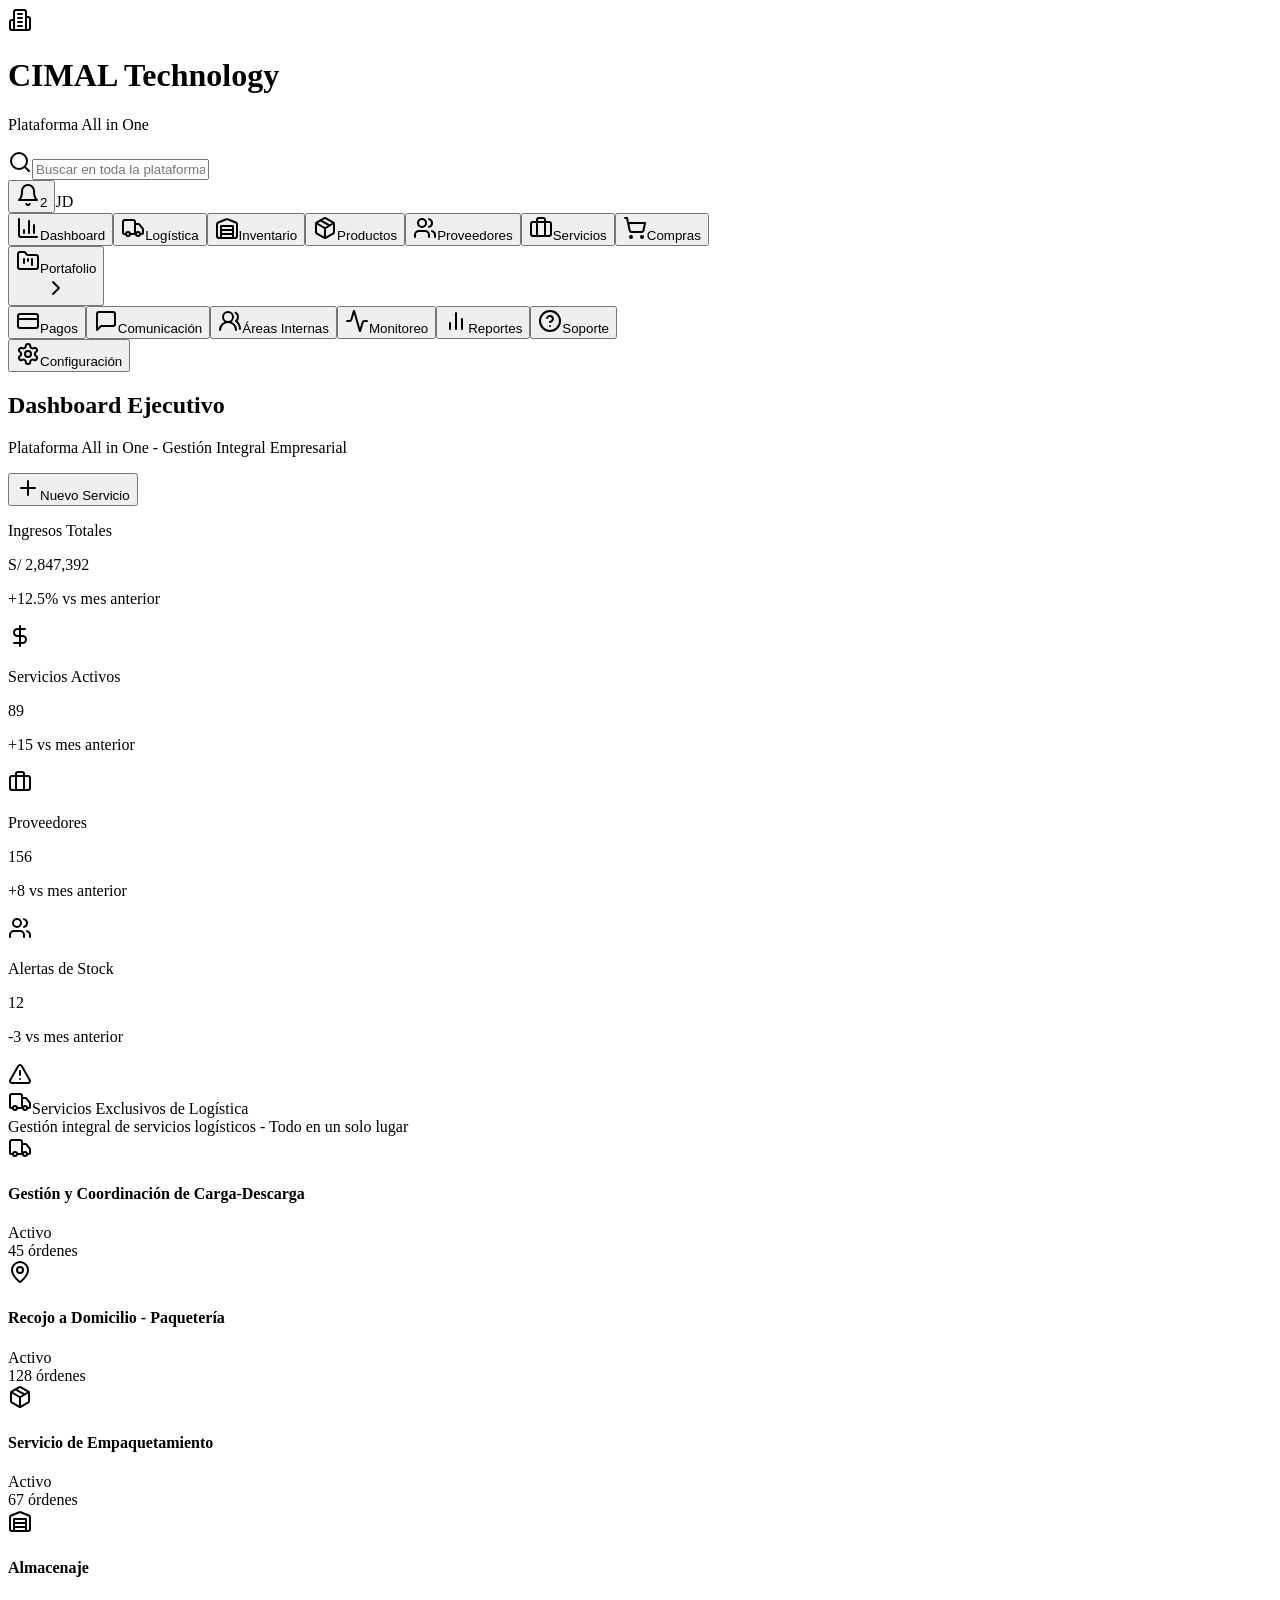
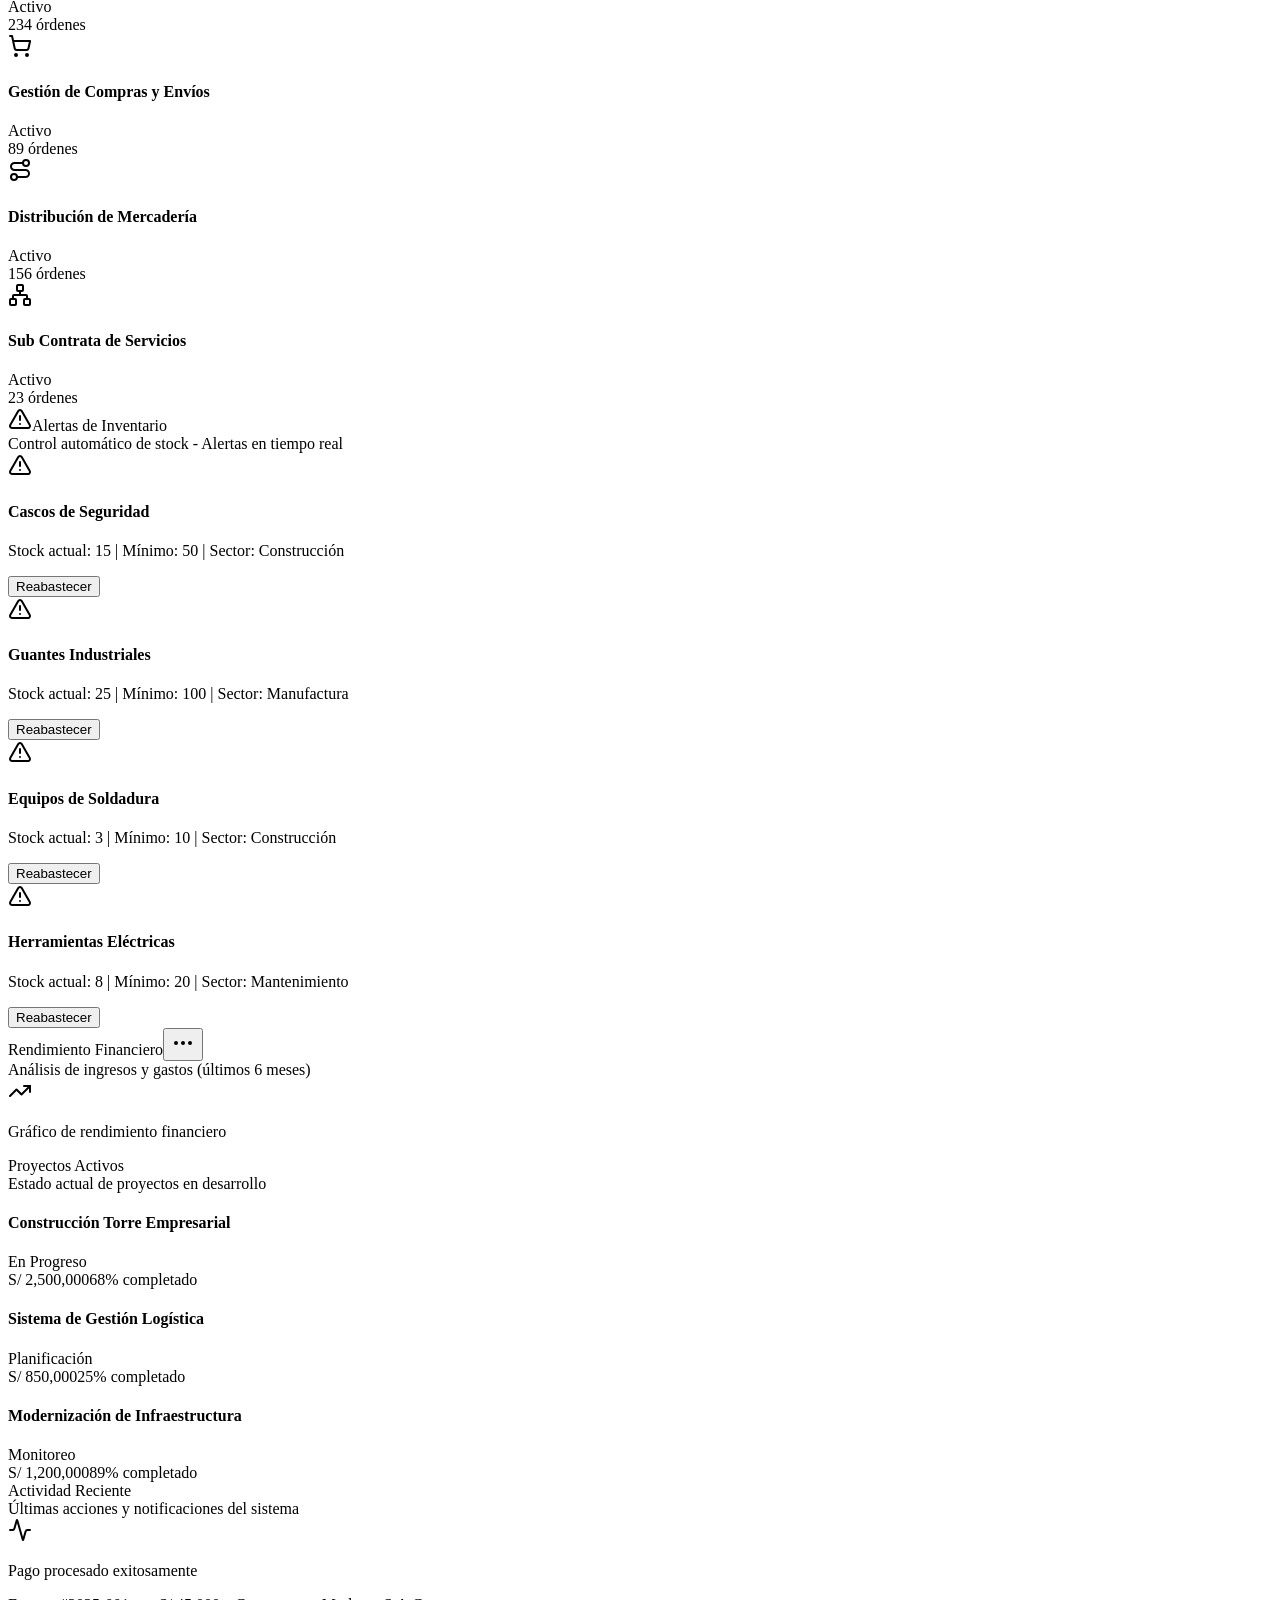
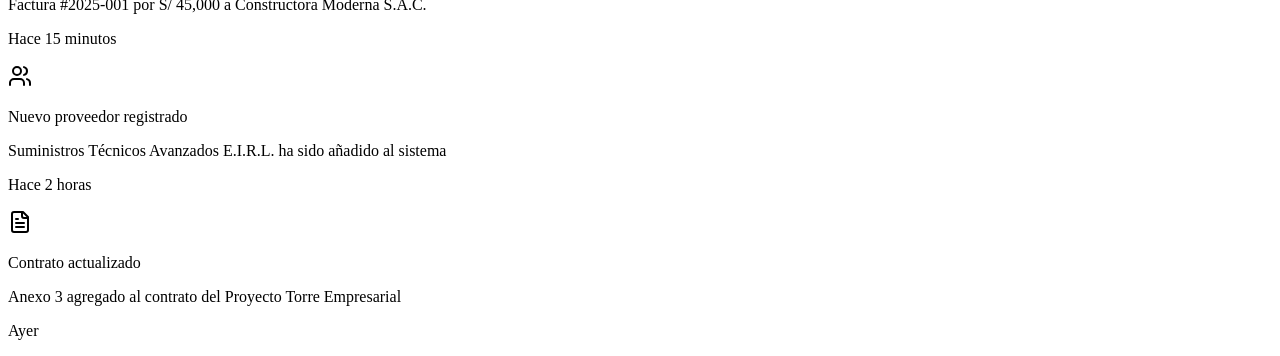
==== commit 16202748: "Updates" ====
--- a/index.html
+++ b/index.html
@@ -1 +1 @@
-<!DOCTYPE html><html lang="es"><head><meta charSet="utf-8"/><meta name="viewport" content="width=device-width, initial-scale=1"/><link rel="stylesheet" href="/_next/static/css/8d6e14805297ee27.css" data-precedence="next"/><link rel="preload" as="script" fetchPriority="low" href="/_next/static/chunks/webpack-03f64933e51f678c.js"/><script src="/_next/static/chunks/4bd1b696-989d33d1584df2ab.js" async=""></script><script src="/_next/static/chunks/684-b248aeb8f32641ae.js" async=""></script><script src="/_next/static/chunks/main-app-55a53caf2db9426d.js" async=""></script><script src="/_next/static/chunks/858-560fdc2ae29a7f7f.js" async=""></script><script src="/_next/static/chunks/app/page-2497c3b8ecf0914b.js" async=""></script><title>CIMAL Technology - Gestión Empresarial Avanzada</title><meta name="description" content="Plataforma integral para la gestión empresarial moderna"/><meta name="generator" content="v0.dev"/><script src="/_next/static/chunks/polyfills-42372ed130431b0a.js" noModule=""></script></head><body class="__className_e8ce0c"><!--$--><div class="min-h-screen bg-gradient-to-br from-slate-50 via-blue-50/30 to-indigo-50/20"><header class="border-b border-slate-200/60 bg-white/80 backdrop-blur-xl sticky top-0 z-50"><div class="flex h-16 items-center justify-between px-6"><div class="flex items-center space-x-4"><div class="flex items-center space-x-3"><div class="h-8 w-8 rounded-lg bg-gradient-to-br from-blue-600 to-indigo-600 flex items-center justify-center"><svg xmlns="http://www.w3.org/2000/svg" width="24" height="24" viewBox="0 0 24 24" fill="none" stroke="currentColor" stroke-width="2" stroke-linecap="round" stroke-linejoin="round" class="lucide lucide-building2 h-5 w-5 text-white"><path d="M6 22V4a2 2 0 0 1 2-2h8a2 2 0 0 1 2 2v18Z"></path><path d="M6 12H4a2 2 0 0 0-2 2v6a2 2 0 0 0 2 2h2"></path><path d="M18 9h2a2 2 0 0 1 2 2v9a2 2 0 0 1-2 2h-2"></path><path d="M10 6h4"></path><path d="M10 10h4"></path><path d="M10 14h4"></path><path d="M10 18h4"></path></svg></div><div><h1 class="text-xl font-bold bg-gradient-to-r from-slate-900 to-slate-700 bg-clip-text text-transparent">CIMAL Technology</h1><p class="text-xs text-slate-500">Plataforma All in One</p></div></div></div><div class="flex items-center space-x-4"><div class="relative"><svg xmlns="http://www.w3.org/2000/svg" width="24" height="24" viewBox="0 0 24 24" fill="none" stroke="currentColor" stroke-width="2" stroke-linecap="round" stroke-linejoin="round" class="lucide lucide-search absolute left-3 top-1/2 h-4 w-4 -translate-y-1/2 text-slate-400"><circle cx="11" cy="11" r="8"></circle><path d="m21 21-4.3-4.3"></path></svg><input class="flex h-10 rounded-md border px-3 py-2 text-base ring-offset-background file:border-0 file:bg-transparent file:text-sm file:font-medium file:text-foreground placeholder:text-muted-foreground focus-visible:outline-none focus-visible:ring-2 focus-visible:ring-ring focus-visible:ring-offset-2 disabled:cursor-not-allowed disabled:opacity-50 md:text-sm w-80 pl-10 bg-slate-50/50 border-slate-200/60 focus:bg-white transition-colors" placeholder="Buscar en toda la plataforma..."/></div><button class="inline-flex items-center justify-center gap-2 whitespace-nowrap text-sm font-medium ring-offset-background transition-colors focus-visible:outline-none focus-visible:ring-2 focus-visible:ring-ring focus-visible:ring-offset-2 disabled:pointer-events-none disabled:opacity-50 [&amp;_svg]:pointer-events-none [&amp;_svg]:size-4 [&amp;_svg]:shrink-0 hover:bg-accent hover:text-accent-foreground h-9 rounded-md px-3 relative"><svg xmlns="http://www.w3.org/2000/svg" width="24" height="24" viewBox="0 0 24 24" fill="none" stroke="currentColor" stroke-width="2" stroke-linecap="round" stroke-linejoin="round" class="lucide lucide-bell h-5 w-5"><path d="M6 8a6 6 0 0 1 12 0c0 7 3 9 3 9H3s3-2 3-9"></path><path d="M10.3 21a1.94 1.94 0 0 0 3.4 0"></path></svg><span class="absolute -top-1 -right-1 h-3 w-3 bg-red-500 rounded-full text-xs flex items-center justify-center text-white text-[10px]">2</span></button><span class="relative flex shrink-0 overflow-hidden rounded-full h-8 w-8"><span class="flex h-full w-full items-center justify-center rounded-full bg-muted">JD</span></span></div></div></header><div class="flex"><aside class="w-72 border-r border-slate-200/60 bg-white/60 backdrop-blur-xl fixed left-0 top-16 h-[calc(100vh-4rem)] overflow-y-auto no-scrollbar"><div class="p-6"><nav class="space-y-2"><button class="w-full flex items-center space-x-3 px-4 py-3 rounded-xl text-left transition-all duration-200 bg-gradient-to-r from-blue-600 to-indigo-600 text-white shadow-lg shadow-blue-500/25"><svg xmlns="http://www.w3.org/2000/svg" width="24" height="24" viewBox="0 0 24 24" fill="none" stroke="currentColor" stroke-width="2" stroke-linecap="round" stroke-linejoin="round" class="lucide lucide-chart-column h-5 w-5 flex-shrink-0"><path d="M3 3v16a2 2 0 0 0 2 2h16"></path><path d="M18 17V9"></path><path d="M13 17V5"></path><path d="M8 17v-3"></path></svg><span class="font-medium">Dashboard</span></button><button class="w-full flex items-center space-x-3 px-4 py-3 rounded-xl text-left transition-all duration-200 text-slate-600 hover:bg-slate-100/80 hover:text-slate-900"><svg xmlns="http://www.w3.org/2000/svg" width="24" height="24" viewBox="0 0 24 24" fill="none" stroke="currentColor" stroke-width="2" stroke-linecap="round" stroke-linejoin="round" class="lucide lucide-truck h-5 w-5 flex-shrink-0"><path d="M14 18V6a2 2 0 0 0-2-2H4a2 2 0 0 0-2 2v11a1 1 0 0 0 1 1h2"></path><path d="M15 18H9"></path><path d="M19 18h2a1 1 0 0 0 1-1v-3.65a1 1 0 0 0-.22-.624l-3.48-4.35A1 1 0 0 0 17.52 8H14"></path><circle cx="17" cy="18" r="2"></circle><circle cx="7" cy="18" r="2"></circle></svg><span class="font-medium">Logística</span></button><button class="w-full flex items-center space-x-3 px-4 py-3 rounded-xl text-left transition-all duration-200 text-slate-600 hover:bg-slate-100/80 hover:text-slate-900"><svg xmlns="http://www.w3.org/2000/svg" width="24" height="24" viewBox="0 0 24 24" fill="none" stroke="currentColor" stroke-width="2" stroke-linecap="round" stroke-linejoin="round" class="lucide lucide-warehouse h-5 w-5 flex-shrink-0"><path d="M22 8.35V20a2 2 0 0 1-2 2H4a2 2 0 0 1-2-2V8.35A2 2 0 0 1 3.26 6.5l8-3.2a2 2 0 0 1 1.48 0l8 3.2A2 2 0 0 1 22 8.35Z"></path><path d="M6 18h12"></path><path d="M6 14h12"></path><rect width="12" height="12" x="6" y="10"></rect></svg><span class="font-medium">Inventario</span></button><button class="w-full flex items-center space-x-3 px-4 py-3 rounded-xl text-left transition-all duration-200 text-slate-600 hover:bg-slate-100/80 hover:text-slate-900"><svg xmlns="http://www.w3.org/2000/svg" width="24" height="24" viewBox="0 0 24 24" fill="none" stroke="currentColor" stroke-width="2" stroke-linecap="round" stroke-linejoin="round" class="lucide lucide-package h-5 w-5 flex-shrink-0"><path d="M11 21.73a2 2 0 0 0 2 0l7-4A2 2 0 0 0 21 16V8a2 2 0 0 0-1-1.73l-7-4a2 2 0 0 0-2 0l-7 4A2 2 0 0 0 3 8v8a2 2 0 0 0 1 1.73z"></path><path d="M12 22V12"></path><path d="m3.3 7 7.703 4.734a2 2 0 0 0 1.994 0L20.7 7"></path><path d="m7.5 4.27 9 5.15"></path></svg><span class="font-medium">Productos</span></button><button class="w-full flex items-center space-x-3 px-4 py-3 rounded-xl text-left transition-all duration-200 text-slate-600 hover:bg-slate-100/80 hover:text-slate-900"><svg xmlns="http://www.w3.org/2000/svg" width="24" height="24" viewBox="0 0 24 24" fill="none" stroke="currentColor" stroke-width="2" stroke-linecap="round" stroke-linejoin="round" class="lucide lucide-users h-5 w-5 flex-shrink-0"><path d="M16 21v-2a4 4 0 0 0-4-4H6a4 4 0 0 0-4 4v2"></path><circle cx="9" cy="7" r="4"></circle><path d="M22 21v-2a4 4 0 0 0-3-3.87"></path><path d="M16 3.13a4 4 0 0 1 0 7.75"></path></svg><span class="font-medium">Proveedores</span></button><button class="w-full flex items-center space-x-3 px-4 py-3 rounded-xl text-left transition-all duration-200 text-slate-600 hover:bg-slate-100/80 hover:text-slate-900"><svg xmlns="http://www.w3.org/2000/svg" width="24" height="24" viewBox="0 0 24 24" fill="none" stroke="currentColor" stroke-width="2" stroke-linecap="round" stroke-linejoin="round" class="lucide lucide-briefcase h-5 w-5 flex-shrink-0"><path d="M16 20V4a2 2 0 0 0-2-2h-4a2 2 0 0 0-2 2v16"></path><rect width="20" height="14" x="2" y="6" rx="2"></rect></svg><span class="font-medium">Servicios</span></button><button class="w-full flex items-center space-x-3 px-4 py-3 rounded-xl text-left transition-all duration-200 text-slate-600 hover:bg-slate-100/80 hover:text-slate-900"><svg xmlns="http://www.w3.org/2000/svg" width="24" height="24" viewBox="0 0 24 24" fill="none" stroke="currentColor" stroke-width="2" stroke-linecap="round" stroke-linejoin="round" class="lucide lucide-shopping-cart h-5 w-5 flex-shrink-0"><circle cx="8" cy="21" r="1"></circle><circle cx="19" cy="21" r="1"></circle><path d="M2.05 2.05h2l2.66 12.42a2 2 0 0 0 2 1.58h9.78a2 2 0 0 0 1.95-1.57l1.65-7.43H5.12"></path></svg><span class="font-medium">Compras</span></button><div data-state="closed" class="space-y-1"><button type="button" aria-controls="radix-«R11cfb»" aria-expanded="false" data-state="closed" class="w-full"><div class="w-full flex items-center justify-between space-x-3 px-4 py-3 rounded-xl text-left transition-all duration-200 text-slate-600 hover:bg-slate-100/80 hover:text-slate-900"><div class="flex items-center space-x-3"><svg xmlns="http://www.w3.org/2000/svg" width="24" height="24" viewBox="0 0 24 24" fill="none" stroke="currentColor" stroke-width="2" stroke-linecap="round" stroke-linejoin="round" class="lucide lucide-folder-kanban h-5 w-5 flex-shrink-0"><path d="M4 20h16a2 2 0 0 0 2-2V8a2 2 0 0 0-2-2h-7.93a2 2 0 0 1-1.66-.9l-.82-1.2A2 2 0 0 0 7.93 3H4a2 2 0 0 0-2 2v13c0 1.1.9 2 2 2Z"></path><path d="M8 10v4"></path><path d="M12 10v2"></path><path d="M16 10v6"></path></svg><span class="font-medium">Portafolio</span></div><svg xmlns="http://www.w3.org/2000/svg" width="24" height="24" viewBox="0 0 24 24" fill="none" stroke="currentColor" stroke-width="2" stroke-linecap="round" stroke-linejoin="round" class="lucide lucide-chevron-right h-4 w-4 transition-transform duration-200 [&amp;[data-state=open]]:rotate-90"><path d="m9 18 6-6-6-6"></path></svg></div></button><div data-state="closed" id="radix-«R11cfb»" hidden="" class="pt-1 pl-6"></div></div><button class="w-full flex items-center space-x-3 px-4 py-3 rounded-xl text-left transition-all duration-200 text-slate-600 hover:bg-slate-100/80 hover:text-slate-900"><svg xmlns="http://www.w3.org/2000/svg" width="24" height="24" viewBox="0 0 24 24" fill="none" stroke="currentColor" stroke-width="2" stroke-linecap="round" stroke-linejoin="round" class="lucide lucide-credit-card h-5 w-5 flex-shrink-0"><rect width="20" height="14" x="2" y="5" rx="2"></rect><line x1="2" x2="22" y1="10" y2="10"></line></svg><span class="font-medium">Pagos</span></button><button class="w-full flex items-center space-x-3 px-4 py-3 rounded-xl text-left transition-all duration-200 text-slate-600 hover:bg-slate-100/80 hover:text-slate-900"><svg xmlns="http://www.w3.org/2000/svg" width="24" height="24" viewBox="0 0 24 24" fill="none" stroke="currentColor" stroke-width="2" stroke-linecap="round" stroke-linejoin="round" class="lucide lucide-message-square h-5 w-5 flex-shrink-0"><path d="M21 15a2 2 0 0 1-2 2H7l-4 4V5a2 2 0 0 1 2-2h14a2 2 0 0 1 2 2z"></path></svg><span class="font-medium">Comunicación</span></button><button class="w-full flex items-center space-x-3 px-4 py-3 rounded-xl text-left transition-all duration-200 text-slate-600 hover:bg-slate-100/80 hover:text-slate-900"><svg xmlns="http://www.w3.org/2000/svg" width="24" height="24" viewBox="0 0 24 24" fill="none" stroke="currentColor" stroke-width="2" stroke-linecap="round" stroke-linejoin="round" class="lucide lucide-users-round h-5 w-5 flex-shrink-0"><path d="M18 21a8 8 0 0 0-16 0"></path><circle cx="10" cy="8" r="5"></circle><path d="M22 20c0-3.37-2-6.5-4-8a5 5 0 0 0-.45-8.3"></path></svg><span class="font-medium">Áreas Internas</span></button><button class="w-full flex items-center space-x-3 px-4 py-3 rounded-xl text-left transition-all duration-200 text-slate-600 hover:bg-slate-100/80 hover:text-slate-900"><svg xmlns="http://www.w3.org/2000/svg" width="24" height="24" viewBox="0 0 24 24" fill="none" stroke="currentColor" stroke-width="2" stroke-linecap="round" stroke-linejoin="round" class="lucide lucide-activity h-5 w-5 flex-shrink-0"><path d="M22 12h-2.48a2 2 0 0 0-1.93 1.46l-2.35 8.36a.25.25 0 0 1-.48 0L9.24 2.18a.25.25 0 0 0-.48 0l-2.35 8.36A2 2 0 0 1 4.49 12H2"></path></svg><span class="font-medium">Monitoreo</span></button><button class="w-full flex items-center space-x-3 px-4 py-3 rounded-xl text-left transition-all duration-200 text-slate-600 hover:bg-slate-100/80 hover:text-slate-900"><svg xmlns="http://www.w3.org/2000/svg" width="24" height="24" viewBox="0 0 24 24" fill="none" stroke="currentColor" stroke-width="2" stroke-linecap="round" stroke-linejoin="round" class="lucide lucide-chart-no-axes-column h-5 w-5 flex-shrink-0"><line x1="18" x2="18" y1="20" y2="10"></line><line x1="12" x2="12" y1="20" y2="4"></line><line x1="6" x2="6" y1="20" y2="14"></line></svg><span class="font-medium">Reportes</span></button><button class="w-full flex items-center space-x-3 px-4 py-3 rounded-xl text-left transition-all duration-200 text-slate-600 hover:bg-slate-100/80 hover:text-slate-900"><svg xmlns="http://www.w3.org/2000/svg" width="24" height="24" viewBox="0 0 24 24" fill="none" stroke="currentColor" stroke-width="2" stroke-linecap="round" stroke-linejoin="round" class="lucide lucide-circle-help h-5 w-5 flex-shrink-0"><circle cx="12" cy="12" r="10"></circle><path d="M9.09 9a3 3 0 0 1 5.83 1c0 2-3 3-3 3"></path><path d="M12 17h.01"></path></svg><span class="font-medium">Soporte</span></button></nav><div class="mt-8 pt-6 border-t border-slate-200/60"><button class="w-full flex items-center space-x-3 px-4 py-3 rounded-xl text-slate-600 hover:bg-slate-100/80 hover:text-slate-900 transition-all duration-200"><svg xmlns="http://www.w3.org/2000/svg" width="24" height="24" viewBox="0 0 24 24" fill="none" stroke="currentColor" stroke-width="2" stroke-linecap="round" stroke-linejoin="round" class="lucide lucide-settings h-5 w-5 flex-shrink-0"><path d="M12.22 2h-.44a2 2 0 0 0-2 2v.18a2 2 0 0 1-1 1.73l-.43.25a2 2 0 0 1-2 0l-.15-.08a2 2 0 0 0-2.73.73l-.22.38a2 2 0 0 0 .73 2.73l.15.1a2 2 0 0 1 1 1.72v.51a2 2 0 0 1-1 1.74l-.15.09a2 2 0 0 0-.73 2.73l.22.38a2 2 0 0 0 2.73.73l.15-.08a2 2 0 0 1 2 0l.43.25a2 2 0 0 1 1 1.73V20a2 2 0 0 0 2 2h.44a2 2 0 0 0 2-2v-.18a2 2 0 0 1 1-1.73l.43-.25a2 2 0 0 1 2 0l.15.08a2 2 0 0 0 2.73-.73l.22-.39a2 2 0 0 0-.73-2.73l-.15-.08a2 2 0 0 1-1-1.74v-.5a2 2 0 0 1 1-1.74l.15-.09a2 2 0 0 0 .73-2.73l-.22-.38a2 2 0 0 0-2.73-.73l-.15.08a2 2 0 0 1-2 0l-.43-.25a2 2 0 0 1-1-1.73V4a2 2 0 0 0-2-2z"></path><circle cx="12" cy="12" r="3"></circle></svg><span class="font-medium">Configuración</span></button></div></div></aside><main class="flex-1 ml-72 p-8"><div class="space-y-8"><div class="flex items-center justify-between"><div><h2 class="text-3xl font-bold text-slate-900">Dashboard Ejecutivo</h2><p class="text-slate-600 mt-1">Plataforma All in One - Gestión Integral Empresarial</p></div><button class="inline-flex items-center justify-center gap-2 whitespace-nowrap rounded-md text-sm font-medium ring-offset-background transition-colors focus-visible:outline-none focus-visible:ring-2 focus-visible:ring-ring focus-visible:ring-offset-2 disabled:pointer-events-none disabled:opacity-50 [&amp;_svg]:pointer-events-none [&amp;_svg]:size-4 [&amp;_svg]:shrink-0 bg-primary text-primary-foreground hover:bg-primary/90 h-10 px-4 py-2 bg-gradient-to-r from-blue-600 to-indigo-600 hover:from-blue-700 hover:to-indigo-700 shadow-lg"><svg xmlns="http://www.w3.org/2000/svg" width="24" height="24" viewBox="0 0 24 24" fill="none" stroke="currentColor" stroke-width="2" stroke-linecap="round" stroke-linejoin="round" class="lucide lucide-plus h-4 w-4 mr-2"><path d="M5 12h14"></path><path d="M12 5v14"></path></svg>Nuevo Servicio</button></div><div class="grid grid-cols-1 md:grid-cols-2 lg:grid-cols-4 gap-6"><div class="rounded-lg text-card-foreground border-0 shadow-lg bg-white/80 backdrop-blur-sm hover:shadow-xl transition-all duration-300"><div class="p-6"><div class="flex items-center justify-between"><div><p class="text-sm font-medium text-slate-600">Ingresos Totales</p><p class="text-2xl font-bold text-slate-900 mt-1">S/ 2,847,392</p><p class="text-sm font-medium mt-1 text-emerald-600">+12.5%<!-- --> vs mes anterior</p></div><div class="p-3 rounded-xl bg-gradient-to-br from-emerald-500 to-emerald-600"><svg xmlns="http://www.w3.org/2000/svg" width="24" height="24" viewBox="0 0 24 24" fill="none" stroke="currentColor" stroke-width="2" stroke-linecap="round" stroke-linejoin="round" class="lucide lucide-dollar-sign h-6 w-6 text-white"><line x1="12" x2="12" y1="2" y2="22"></line><path d="M17 5H9.5a3.5 3.5 0 0 0 0 7h5a3.5 3.5 0 0 1 0 7H6"></path></svg></div></div></div></div><div class="rounded-lg text-card-foreground border-0 shadow-lg bg-white/80 backdrop-blur-sm hover:shadow-xl transition-all duration-300"><div class="p-6"><div class="flex items-center justify-between"><div><p class="text-sm font-medium text-slate-600">Servicios Activos</p><p class="text-2xl font-bold text-slate-900 mt-1">89</p><p class="text-sm font-medium mt-1 text-blue-600">+15<!-- --> vs mes anterior</p></div><div class="p-3 rounded-xl bg-gradient-to-br from-blue-500 to-blue-600"><svg xmlns="http://www.w3.org/2000/svg" width="24" height="24" viewBox="0 0 24 24" fill="none" stroke="currentColor" stroke-width="2" stroke-linecap="round" stroke-linejoin="round" class="lucide lucide-briefcase h-6 w-6 text-white"><path d="M16 20V4a2 2 0 0 0-2-2h-4a2 2 0 0 0-2 2v16"></path><rect width="20" height="14" x="2" y="6" rx="2"></rect></svg></div></div></div></div><div class="rounded-lg text-card-foreground border-0 shadow-lg bg-white/80 backdrop-blur-sm hover:shadow-xl transition-all duration-300"><div class="p-6"><div class="flex items-center justify-between"><div><p class="text-sm font-medium text-slate-600">Proveedores</p><p class="text-2xl font-bold text-slate-900 mt-1">156</p><p class="text-sm font-medium mt-1 text-purple-600">+8<!-- --> vs mes anterior</p></div><div class="p-3 rounded-xl bg-gradient-to-br from-purple-500 to-purple-600"><svg xmlns="http://www.w3.org/2000/svg" width="24" height="24" viewBox="0 0 24 24" fill="none" stroke="currentColor" stroke-width="2" stroke-linecap="round" stroke-linejoin="round" class="lucide lucide-users h-6 w-6 text-white"><path d="M16 21v-2a4 4 0 0 0-4-4H6a4 4 0 0 0-4 4v2"></path><circle cx="9" cy="7" r="4"></circle><path d="M22 21v-2a4 4 0 0 0-3-3.87"></path><path d="M16 3.13a4 4 0 0 1 0 7.75"></path></svg></div></div></div></div><div class="rounded-lg text-card-foreground border-0 shadow-lg bg-white/80 backdrop-blur-sm hover:shadow-xl transition-all duration-300"><div class="p-6"><div class="flex items-center justify-between"><div><p class="text-sm font-medium text-slate-600">Alertas de Stock</p><p class="text-2xl font-bold text-slate-900 mt-1">12</p><p class="text-sm font-medium mt-1 text-orange-600">-3<!-- --> vs mes anterior</p></div><div class="p-3 rounded-xl bg-gradient-to-br from-orange-500 to-orange-600"><svg xmlns="http://www.w3.org/2000/svg" width="24" height="24" viewBox="0 0 24 24" fill="none" stroke="currentColor" stroke-width="2" stroke-linecap="round" stroke-linejoin="round" class="lucide lucide-triangle-alert h-6 w-6 text-white"><path d="m21.73 18-8-14a2 2 0 0 0-3.48 0l-8 14A2 2 0 0 0 4 21h16a2 2 0 0 0 1.73-3"></path><path d="M12 9v4"></path><path d="M12 17h.01"></path></svg></div></div></div></div></div><div class="rounded-lg text-card-foreground border-0 shadow-lg bg-white/80 backdrop-blur-sm"><div class="flex flex-col space-y-1.5 p-6"><div class="text-2xl font-semibold leading-none tracking-tight flex items-center space-x-2"><svg xmlns="http://www.w3.org/2000/svg" width="24" height="24" viewBox="0 0 24 24" fill="none" stroke="currentColor" stroke-width="2" stroke-linecap="round" stroke-linejoin="round" class="lucide lucide-truck h-6 w-6 text-blue-600"><path d="M14 18V6a2 2 0 0 0-2-2H4a2 2 0 0 0-2 2v11a1 1 0 0 0 1 1h2"></path><path d="M15 18H9"></path><path d="M19 18h2a1 1 0 0 0 1-1v-3.65a1 1 0 0 0-.22-.624l-3.48-4.35A1 1 0 0 0 17.52 8H14"></path><circle cx="17" cy="18" r="2"></circle><circle cx="7" cy="18" r="2"></circle></svg><span>Servicios Exclusivos de Logística</span></div><div class="text-sm text-muted-foreground">Gestión integral de servicios logísticos - Todo en un solo lugar</div></div><div class="p-6 pt-0"><div class="grid grid-cols-1 md:grid-cols-2 lg:grid-cols-3 gap-4"><div class="flex items-center space-x-3 p-4 bg-slate-50/50 rounded-lg hover:bg-slate-100/50 transition-colors"><div class="p-2 bg-blue-100 rounded-lg"><svg xmlns="http://www.w3.org/2000/svg" width="24" height="24" viewBox="0 0 24 24" fill="none" stroke="currentColor" stroke-width="2" stroke-linecap="round" stroke-linejoin="round" class="lucide lucide-truck h-5 w-5 text-blue-600"><path d="M14 18V6a2 2 0 0 0-2-2H4a2 2 0 0 0-2 2v11a1 1 0 0 0 1 1h2"></path><path d="M15 18H9"></path><path d="M19 18h2a1 1 0 0 0 1-1v-3.65a1 1 0 0 0-.22-.624l-3.48-4.35A1 1 0 0 0 17.52 8H14"></path><circle cx="17" cy="18" r="2"></circle><circle cx="7" cy="18" r="2"></circle></svg></div><div class="flex-1"><h4 class="font-semibold text-slate-900 text-sm">Gestión y Coordinación de Carga-Descarga</h4><div class="flex items-center justify-between mt-1"><div class="inline-flex items-center rounded-full border px-2.5 py-0.5 font-semibold transition-colors focus:outline-none focus:ring-2 focus:ring-ring focus:ring-offset-2 border-transparent bg-primary text-primary-foreground hover:bg-primary/80 text-xs">Activo</div><span class="text-xs text-slate-600">45<!-- --> órdenes</span></div></div></div><div class="flex items-center space-x-3 p-4 bg-slate-50/50 rounded-lg hover:bg-slate-100/50 transition-colors"><div class="p-2 bg-blue-100 rounded-lg"><svg xmlns="http://www.w3.org/2000/svg" width="24" height="24" viewBox="0 0 24 24" fill="none" stroke="currentColor" stroke-width="2" stroke-linecap="round" stroke-linejoin="round" class="lucide lucide-map-pin h-5 w-5 text-blue-600"><path d="M20 10c0 4.993-5.539 10.193-7.399 11.799a1 1 0 0 1-1.202 0C9.539 20.193 4 14.993 4 10a8 8 0 0 1 16 0"></path><circle cx="12" cy="10" r="3"></circle></svg></div><div class="flex-1"><h4 class="font-semibold text-slate-900 text-sm">Recojo a Domicilio - Paquetería</h4><div class="flex items-center justify-between mt-1"><div class="inline-flex items-center rounded-full border px-2.5 py-0.5 font-semibold transition-colors focus:outline-none focus:ring-2 focus:ring-ring focus:ring-offset-2 border-transparent bg-primary text-primary-foreground hover:bg-primary/80 text-xs">Activo</div><span class="text-xs text-slate-600">128<!-- --> órdenes</span></div></div></div><div class="flex items-center space-x-3 p-4 bg-slate-50/50 rounded-lg hover:bg-slate-100/50 transition-colors"><div class="p-2 bg-blue-100 rounded-lg"><svg xmlns="http://www.w3.org/2000/svg" width="24" height="24" viewBox="0 0 24 24" fill="none" stroke="currentColor" stroke-width="2" stroke-linecap="round" stroke-linejoin="round" class="lucide lucide-package h-5 w-5 text-blue-600"><path d="M11 21.73a2 2 0 0 0 2 0l7-4A2 2 0 0 0 21 16V8a2 2 0 0 0-1-1.73l-7-4a2 2 0 0 0-2 0l-7 4A2 2 0 0 0 3 8v8a2 2 0 0 0 1 1.73z"></path><path d="M12 22V12"></path><path d="m3.3 7 7.703 4.734a2 2 0 0 0 1.994 0L20.7 7"></path><path d="m7.5 4.27 9 5.15"></path></svg></div><div class="flex-1"><h4 class="font-semibold text-slate-900 text-sm">Servicio de Empaquetamiento</h4><div class="flex items-center justify-between mt-1"><div class="inline-flex items-center rounded-full border px-2.5 py-0.5 font-semibold transition-colors focus:outline-none focus:ring-2 focus:ring-ring focus:ring-offset-2 border-transparent bg-primary text-primary-foreground hover:bg-primary/80 text-xs">Activo</div><span class="text-xs text-slate-600">67<!-- --> órdenes</span></div></div></div><div class="flex items-center space-x-3 p-4 bg-slate-50/50 rounded-lg hover:bg-slate-100/50 transition-colors"><div class="p-2 bg-blue-100 rounded-lg"><svg xmlns="http://www.w3.org/2000/svg" width="24" height="24" viewBox="0 0 24 24" fill="none" stroke="currentColor" stroke-width="2" stroke-linecap="round" stroke-linejoin="round" class="lucide lucide-warehouse h-5 w-5 text-blue-600"><path d="M22 8.35V20a2 2 0 0 1-2 2H4a2 2 0 0 1-2-2V8.35A2 2 0 0 1 3.26 6.5l8-3.2a2 2 0 0 1 1.48 0l8 3.2A2 2 0 0 1 22 8.35Z"></path><path d="M6 18h12"></path><path d="M6 14h12"></path><rect width="12" height="12" x="6" y="10"></rect></svg></div><div class="flex-1"><h4 class="font-semibold text-slate-900 text-sm">Almacenaje</h4><div class="flex items-center justify-between mt-1"><div class="inline-flex items-center rounded-full border px-2.5 py-0.5 font-semibold transition-colors focus:outline-none focus:ring-2 focus:ring-ring focus:ring-offset-2 border-transparent bg-primary text-primary-foreground hover:bg-primary/80 text-xs">Activo</div><span class="text-xs text-slate-600">234<!-- --> órdenes</span></div></div></div><div class="flex items-center space-x-3 p-4 bg-slate-50/50 rounded-lg hover:bg-slate-100/50 transition-colors"><div class="p-2 bg-blue-100 rounded-lg"><svg xmlns="http://www.w3.org/2000/svg" width="24" height="24" viewBox="0 0 24 24" fill="none" stroke="currentColor" stroke-width="2" stroke-linecap="round" stroke-linejoin="round" class="lucide lucide-shopping-cart h-5 w-5 text-blue-600"><circle cx="8" cy="21" r="1"></circle><circle cx="19" cy="21" r="1"></circle><path d="M2.05 2.05h2l2.66 12.42a2 2 0 0 0 2 1.58h9.78a2 2 0 0 0 1.95-1.57l1.65-7.43H5.12"></path></svg></div><div class="flex-1"><h4 class="font-semibold text-slate-900 text-sm">Gestión de Compras y Envíos</h4><div class="flex items-center justify-between mt-1"><div class="inline-flex items-center rounded-full border px-2.5 py-0.5 font-semibold transition-colors focus:outline-none focus:ring-2 focus:ring-ring focus:ring-offset-2 border-transparent bg-primary text-primary-foreground hover:bg-primary/80 text-xs">Activo</div><span class="text-xs text-slate-600">89<!-- --> órdenes</span></div></div></div><div class="flex items-center space-x-3 p-4 bg-slate-50/50 rounded-lg hover:bg-slate-100/50 transition-colors"><div class="p-2 bg-blue-100 rounded-lg"><svg xmlns="http://www.w3.org/2000/svg" width="24" height="24" viewBox="0 0 24 24" fill="none" stroke="currentColor" stroke-width="2" stroke-linecap="round" stroke-linejoin="round" class="lucide lucide-route h-5 w-5 text-blue-600"><circle cx="6" cy="19" r="3"></circle><path d="M9 19h8.5a3.5 3.5 0 0 0 0-7h-11a3.5 3.5 0 0 1 0-7H15"></path><circle cx="18" cy="5" r="3"></circle></svg></div><div class="flex-1"><h4 class="font-semibold text-slate-900 text-sm">Distribución de Mercadería</h4><div class="flex items-center justify-between mt-1"><div class="inline-flex items-center rounded-full border px-2.5 py-0.5 font-semibold transition-colors focus:outline-none focus:ring-2 focus:ring-ring focus:ring-offset-2 border-transparent bg-primary text-primary-foreground hover:bg-primary/80 text-xs">Activo</div><span class="text-xs text-slate-600">156<!-- --> órdenes</span></div></div></div><div class="flex items-center space-x-3 p-4 bg-slate-50/50 rounded-lg hover:bg-slate-100/50 transition-colors"><div class="p-2 bg-blue-100 rounded-lg"><svg xmlns="http://www.w3.org/2000/svg" width="24" height="24" viewBox="0 0 24 24" fill="none" stroke="currentColor" stroke-width="2" stroke-linecap="round" stroke-linejoin="round" class="lucide lucide-network h-5 w-5 text-blue-600"><rect x="16" y="16" width="6" height="6" rx="1"></rect><rect x="2" y="16" width="6" height="6" rx="1"></rect><rect x="9" y="2" width="6" height="6" rx="1"></rect><path d="M5 16v-3a1 1 0 0 1 1-1h12a1 1 0 0 1 1 1v3"></path><path d="M12 12V8"></path></svg></div><div class="flex-1"><h4 class="font-semibold text-slate-900 text-sm">Sub Contrata de Servicios</h4><div class="flex items-center justify-between mt-1"><div class="inline-flex items-center rounded-full border px-2.5 py-0.5 font-semibold transition-colors focus:outline-none focus:ring-2 focus:ring-ring focus:ring-offset-2 border-transparent bg-primary text-primary-foreground hover:bg-primary/80 text-xs">Activo</div><span class="text-xs text-slate-600">23<!-- --> órdenes</span></div></div></div></div></div></div><div class="rounded-lg text-card-foreground border-0 shadow-lg bg-white/80 backdrop-blur-sm"><div class="flex flex-col space-y-1.5 p-6"><div class="text-2xl font-semibold leading-none tracking-tight flex items-center space-x-2"><svg xmlns="http://www.w3.org/2000/svg" width="24" height="24" viewBox="0 0 24 24" fill="none" stroke="currentColor" stroke-width="2" stroke-linecap="round" stroke-linejoin="round" class="lucide lucide-triangle-alert h-6 w-6 text-orange-600"><path d="m21.73 18-8-14a2 2 0 0 0-3.48 0l-8 14A2 2 0 0 0 4 21h16a2 2 0 0 0 1.73-3"></path><path d="M12 9v4"></path><path d="M12 17h.01"></path></svg><span>Alertas de Inventario</span></div><div class="text-sm text-muted-foreground">Control automático de stock - Alertas en tiempo real</div></div><div class="p-6 pt-0"><div class="space-y-4"><div class="flex items-center justify-between p-4 rounded-lg bg-red-50 border border-red-200"><div class="flex items-center space-x-3"><div class="p-2 rounded-lg bg-red-100"><svg xmlns="http://www.w3.org/2000/svg" width="24" height="24" viewBox="0 0 24 24" fill="none" stroke="currentColor" stroke-width="2" stroke-linecap="round" stroke-linejoin="round" class="lucide lucide-triangle-alert h-5 w-5 text-red-600"><path d="m21.73 18-8-14a2 2 0 0 0-3.48 0l-8 14A2 2 0 0 0 4 21h16a2 2 0 0 0 1.73-3"></path><path d="M12 9v4"></path><path d="M12 17h.01"></path></svg></div><div><h4 class="font-semibold text-slate-900">Cascos de Seguridad</h4><p class="text-sm text-slate-600">Stock actual: <!-- -->15<!-- --> | Mínimo: <!-- -->50<!-- --> | Sector: <!-- -->Construcción</p></div></div><button class="inline-flex items-center justify-center gap-2 whitespace-nowrap text-sm font-medium ring-offset-background transition-colors focus-visible:outline-none focus-visible:ring-2 focus-visible:ring-ring focus-visible:ring-offset-2 disabled:pointer-events-none disabled:opacity-50 [&amp;_svg]:pointer-events-none [&amp;_svg]:size-4 [&amp;_svg]:shrink-0 bg-destructive text-destructive-foreground hover:bg-destructive/90 h-9 rounded-md px-3">Reabastecer</button></div><div class="flex items-center justify-between p-4 rounded-lg bg-yellow-50 border border-yellow-200"><div class="flex items-center space-x-3"><div class="p-2 rounded-lg bg-yellow-100"><svg xmlns="http://www.w3.org/2000/svg" width="24" height="24" viewBox="0 0 24 24" fill="none" stroke="currentColor" stroke-width="2" stroke-linecap="round" stroke-linejoin="round" class="lucide lucide-triangle-alert h-5 w-5 text-yellow-600"><path d="m21.73 18-8-14a2 2 0 0 0-3.48 0l-8 14A2 2 0 0 0 4 21h16a2 2 0 0 0 1.73-3"></path><path d="M12 9v4"></path><path d="M12 17h.01"></path></svg></div><div><h4 class="font-semibold text-slate-900">Guantes Industriales</h4><p class="text-sm text-slate-600">Stock actual: <!-- -->25<!-- --> | Mínimo: <!-- -->100<!-- --> | Sector: <!-- -->Manufactura</p></div></div><button class="inline-flex items-center justify-center gap-2 whitespace-nowrap text-sm font-medium ring-offset-background transition-colors focus-visible:outline-none focus-visible:ring-2 focus-visible:ring-ring focus-visible:ring-offset-2 disabled:pointer-events-none disabled:opacity-50 [&amp;_svg]:pointer-events-none [&amp;_svg]:size-4 [&amp;_svg]:shrink-0 bg-primary text-primary-foreground hover:bg-primary/90 h-9 rounded-md px-3">Reabastecer</button></div><div class="flex items-center justify-between p-4 rounded-lg bg-red-50 border border-red-200"><div class="flex items-center space-x-3"><div class="p-2 rounded-lg bg-red-100"><svg xmlns="http://www.w3.org/2000/svg" width="24" height="24" viewBox="0 0 24 24" fill="none" stroke="currentColor" stroke-width="2" stroke-linecap="round" stroke-linejoin="round" class="lucide lucide-triangle-alert h-5 w-5 text-red-600"><path d="m21.73 18-8-14a2 2 0 0 0-3.48 0l-8 14A2 2 0 0 0 4 21h16a2 2 0 0 0 1.73-3"></path><path d="M12 9v4"></path><path d="M12 17h.01"></path></svg></div><div><h4 class="font-semibold text-slate-900">Equipos de Soldadura</h4><p class="text-sm text-slate-600">Stock actual: <!-- -->3<!-- --> | Mínimo: <!-- -->10<!-- --> | Sector: <!-- -->Construcción</p></div></div><button class="inline-flex items-center justify-center gap-2 whitespace-nowrap text-sm font-medium ring-offset-background transition-colors focus-visible:outline-none focus-visible:ring-2 focus-visible:ring-ring focus-visible:ring-offset-2 disabled:pointer-events-none disabled:opacity-50 [&amp;_svg]:pointer-events-none [&amp;_svg]:size-4 [&amp;_svg]:shrink-0 bg-destructive text-destructive-foreground hover:bg-destructive/90 h-9 rounded-md px-3">Reabastecer</button></div><div class="flex items-center justify-between p-4 rounded-lg bg-yellow-50 border border-yellow-200"><div class="flex items-center space-x-3"><div class="p-2 rounded-lg bg-yellow-100"><svg xmlns="http://www.w3.org/2000/svg" width="24" height="24" viewBox="0 0 24 24" fill="none" stroke="currentColor" stroke-width="2" stroke-linecap="round" stroke-linejoin="round" class="lucide lucide-triangle-alert h-5 w-5 text-yellow-600"><path d="m21.73 18-8-14a2 2 0 0 0-3.48 0l-8 14A2 2 0 0 0 4 21h16a2 2 0 0 0 1.73-3"></path><path d="M12 9v4"></path><path d="M12 17h.01"></path></svg></div><div><h4 class="font-semibold text-slate-900">Herramientas Eléctricas</h4><p class="text-sm text-slate-600">Stock actual: <!-- -->8<!-- --> | Mínimo: <!-- -->20<!-- --> | Sector: <!-- -->Mantenimiento</p></div></div><button class="inline-flex items-center justify-center gap-2 whitespace-nowrap text-sm font-medium ring-offset-background transition-colors focus-visible:outline-none focus-visible:ring-2 focus-visible:ring-ring focus-visible:ring-offset-2 disabled:pointer-events-none disabled:opacity-50 [&amp;_svg]:pointer-events-none [&amp;_svg]:size-4 [&amp;_svg]:shrink-0 bg-primary text-primary-foreground hover:bg-primary/90 h-9 rounded-md px-3">Reabastecer</button></div></div></div></div><div class="grid grid-cols-1 lg:grid-cols-2 gap-8"><div class="rounded-lg text-card-foreground border-0 shadow-lg bg-white/80 backdrop-blur-sm"><div class="flex flex-col space-y-1.5 p-6"><div class="text-2xl font-semibold leading-none tracking-tight flex items-center justify-between">Rendimiento Financiero<button class="inline-flex items-center justify-center gap-2 whitespace-nowrap text-sm font-medium ring-offset-background transition-colors focus-visible:outline-none focus-visible:ring-2 focus-visible:ring-ring focus-visible:ring-offset-2 disabled:pointer-events-none disabled:opacity-50 [&amp;_svg]:pointer-events-none [&amp;_svg]:size-4 [&amp;_svg]:shrink-0 hover:bg-accent hover:text-accent-foreground h-9 rounded-md px-3"><svg xmlns="http://www.w3.org/2000/svg" width="24" height="24" viewBox="0 0 24 24" fill="none" stroke="currentColor" stroke-width="2" stroke-linecap="round" stroke-linejoin="round" class="lucide lucide-ellipsis h-4 w-4"><circle cx="12" cy="12" r="1"></circle><circle cx="19" cy="12" r="1"></circle><circle cx="5" cy="12" r="1"></circle></svg></button></div><div class="text-sm text-muted-foreground">Análisis de ingresos y gastos (últimos 6 meses)</div></div><div class="p-6 pt-0"><div class="h-64 bg-gradient-to-br from-slate-50 to-blue-50/50 rounded-lg flex items-center justify-center"><div class="text-center"><svg xmlns="http://www.w3.org/2000/svg" width="24" height="24" viewBox="0 0 24 24" fill="none" stroke="currentColor" stroke-width="2" stroke-linecap="round" stroke-linejoin="round" class="lucide lucide-trending-up h-12 w-12 text-blue-500 mx-auto mb-2"><polyline points="22 7 13.5 15.5 8.5 10.5 2 17"></polyline><polyline points="16 7 22 7 22 13"></polyline></svg><p class="text-slate-600">Gráfico de rendimiento financiero</p></div></div></div></div><div class="rounded-lg text-card-foreground border-0 shadow-lg bg-white/80 backdrop-blur-sm"><div class="flex flex-col space-y-1.5 p-6"><div class="text-2xl font-semibold leading-none tracking-tight">Proyectos Activos</div><div class="text-sm text-muted-foreground">Estado actual de proyectos en desarrollo</div></div><div class="p-6 pt-0"><div class="space-y-4"><div class="flex items-center justify-between p-4 bg-slate-50/50 rounded-lg"><div class="flex-1"><div class="flex items-center justify-between mb-2"><h4 class="font-semibold text-slate-900">Construcción Torre Empresarial</h4><div class="inline-flex items-center rounded-full border px-2.5 py-0.5 text-xs font-semibold transition-colors focus:outline-none focus:ring-2 focus:ring-ring focus:ring-offset-2 border-transparent bg-primary text-primary-foreground hover:bg-primary/80">En Progreso</div></div><div class="flex items-center justify-between text-sm text-slate-600 mb-2"><span>S/ 2,500,000</span><span>68% completado</span></div><div class="w-full bg-slate-200 rounded-full h-2"><div class="bg-gradient-to-r from-blue-500 to-indigo-500 h-2 rounded-full transition-all duration-300" style="width:68%"></div></div></div></div><div class="flex items-center justify-between p-4 bg-slate-50/50 rounded-lg"><div class="flex-1"><div class="flex items-center justify-between mb-2"><h4 class="font-semibold text-slate-900">Sistema de Gestión Logística</h4><div class="inline-flex items-center rounded-full border px-2.5 py-0.5 text-xs font-semibold transition-colors focus:outline-none focus:ring-2 focus:ring-ring focus:ring-offset-2 border-transparent bg-secondary text-secondary-foreground hover:bg-secondary/80">Planificación</div></div><div class="flex items-center justify-between text-sm text-slate-600 mb-2"><span>S/ 850,000</span><span>25% completado</span></div><div class="w-full bg-slate-200 rounded-full h-2"><div class="bg-gradient-to-r from-blue-500 to-indigo-500 h-2 rounded-full transition-all duration-300" style="width:25%"></div></div></div></div><div class="flex items-center justify-between p-4 bg-slate-50/50 rounded-lg"><div class="flex-1"><div class="flex items-center justify-between mb-2"><h4 class="font-semibold text-slate-900">Modernización de Infraestructura</h4><div class="inline-flex items-center rounded-full border px-2.5 py-0.5 text-xs font-semibold transition-colors focus:outline-none focus:ring-2 focus:ring-ring focus:ring-offset-2 text-foreground">Monitoreo</div></div><div class="flex items-center justify-between text-sm text-slate-600 mb-2"><span>S/ 1,200,000</span><span>89% completado</span></div><div class="w-full bg-slate-200 rounded-full h-2"><div class="bg-gradient-to-r from-blue-500 to-indigo-500 h-2 rounded-full transition-all duration-300" style="width:89%"></div></div></div></div></div></div></div></div><div class="rounded-lg text-card-foreground border-0 shadow-lg bg-white/80 backdrop-blur-sm"><div class="flex flex-col space-y-1.5 p-6"><div class="text-2xl font-semibold leading-none tracking-tight">Actividad Reciente</div><div class="text-sm text-muted-foreground">Últimas acciones y notificaciones del sistema</div></div><div class="p-6 pt-0"><div class="space-y-4"><div class="flex items-start space-x-4 p-4 bg-slate-50/50 rounded-lg"><div class="p-2 bg-green-100 rounded-lg"><svg xmlns="http://www.w3.org/2000/svg" width="24" height="24" viewBox="0 0 24 24" fill="none" stroke="currentColor" stroke-width="2" stroke-linecap="round" stroke-linejoin="round" class="lucide lucide-activity h-4 w-4 text-green-600"><path d="M22 12h-2.48a2 2 0 0 0-1.93 1.46l-2.35 8.36a.25.25 0 0 1-.48 0L9.24 2.18a.25.25 0 0 0-.48 0l-2.35 8.36A2 2 0 0 1 4.49 12H2"></path></svg></div><div class="flex-1"><p class="font-medium text-slate-900">Pago procesado exitosamente</p><p class="text-sm text-slate-600">Factura #2025-001 por S/ 45,000 a Constructora Moderna S.A.C.</p><p class="text-xs text-slate-500 mt-1">Hace 15 minutos</p></div></div><div class="flex items-start space-x-4 p-4 bg-slate-50/50 rounded-lg"><div class="p-2 bg-blue-100 rounded-lg"><svg xmlns="http://www.w3.org/2000/svg" width="24" height="24" viewBox="0 0 24 24" fill="none" stroke="currentColor" stroke-width="2" stroke-linecap="round" stroke-linejoin="round" class="lucide lucide-users h-4 w-4 text-blue-600"><path d="M16 21v-2a4 4 0 0 0-4-4H6a4 4 0 0 0-4 4v2"></path><circle cx="9" cy="7" r="4"></circle><path d="M22 21v-2a4 4 0 0 0-3-3.87"></path><path d="M16 3.13a4 4 0 0 1 0 7.75"></path></svg></div><div class="flex-1"><p class="font-medium text-slate-900">Nuevo proveedor registrado</p><p class="text-sm text-slate-600">Suministros Técnicos Avanzados E.I.R.L. ha sido añadido al sistema</p><p class="text-xs text-slate-500 mt-1">Hace 2 horas</p></div></div><div class="flex items-start space-x-4 p-4 bg-slate-50/50 rounded-lg"><div class="p-2 bg-purple-100 rounded-lg"><svg xmlns="http://www.w3.org/2000/svg" width="24" height="24" viewBox="0 0 24 24" fill="none" stroke="currentColor" stroke-width="2" stroke-linecap="round" stroke-linejoin="round" class="lucide lucide-file-text h-4 w-4 text-purple-600"><path d="M15 2H6a2 2 0 0 0-2 2v16a2 2 0 0 0 2 2h12a2 2 0 0 0 2-2V7Z"></path><path d="M14 2v4a2 2 0 0 0 2 2h4"></path><path d="M10 9H8"></path><path d="M16 13H8"></path><path d="M16 17H8"></path></svg></div><div class="flex-1"><p class="font-medium text-slate-900">Contrato actualizado</p><p class="text-sm text-slate-600">Anexo 3 agregado al contrato del Proyecto Torre Empresarial</p><p class="text-xs text-slate-500 mt-1">Ayer</p></div></div></div></div></div></div></main></div></div><!--/$--><script src="/_next/static/chunks/webpack-03f64933e51f678c.js" async=""></script><script>(self.__next_f=self.__next_f||[]).push([0])</script><script>self.__next_f.push([1,"1:\"$Sreact.fragment\"\n2:I[7555,[],\"\"]\n3:I[1295,[],\"\"]\n4:I[894,[],\"ClientPageRoot\"]\n5:I[200,[\"858\",\"static/chunks/858-560fdc2ae29a7f7f.js\",\"974\",\"static/chunks/app/page-2497c3b8ecf0914b.js\"],\"default\"]\n8:I[9665,[],\"OutletBoundary\"]\nb:I[9665,[],\"ViewportBoundary\"]\nd:I[9665,[],\"MetadataBoundary\"]\nf:I[6614,[],\"\"]\n:HL[\"/_next/static/css/8d6e14805297ee27.css\",\"style\"]\n"])</script><script>self.__next_f.push([1,"0:{\"P\":null,\"b\":\"niTzlp4Vd7x5Oj1ufcw7x\",\"p\":\"\",\"c\":[\"\",\"\"],\"i\":false,\"f\":[[[\"\",{\"children\":[\"__PAGE__\",{}]},\"$undefined\",\"$undefined\",true],[\"\",[\"$\",\"$1\",\"c\",{\"children\":[[[\"$\",\"link\",\"0\",{\"rel\":\"stylesheet\",\"href\":\"/_next/static/css/8d6e14805297ee27.css\",\"precedence\":\"next\",\"crossOrigin\":\"$undefined\",\"nonce\":\"$undefined\"}]],[\"$\",\"html\",null,{\"lang\":\"es\",\"children\":[\"$\",\"body\",null,{\"className\":\"__className_e8ce0c\",\"children\":[\"$\",\"$L2\",null,{\"parallelRouterKey\":\"children\",\"error\":\"$undefined\",\"errorStyles\":\"$undefined\",\"errorScripts\":\"$undefined\",\"template\":[\"$\",\"$L3\",null,{}],\"templateStyles\":\"$undefined\",\"templateScripts\":\"$undefined\",\"notFound\":[[[\"$\",\"title\",null,{\"children\":\"404: This page could not be found.\"}],[\"$\",\"div\",null,{\"style\":{\"fontFamily\":\"system-ui,\\\"Segoe UI\\\",Roboto,Helvetica,Arial,sans-serif,\\\"Apple Color Emoji\\\",\\\"Segoe UI Emoji\\\"\",\"height\":\"100vh\",\"textAlign\":\"center\",\"display\":\"flex\",\"flexDirection\":\"column\",\"alignItems\":\"center\",\"justifyContent\":\"center\"},\"children\":[\"$\",\"div\",null,{\"children\":[[\"$\",\"style\",null,{\"dangerouslySetInnerHTML\":{\"__html\":\"body{color:#000;background:#fff;margin:0}.next-error-h1{border-right:1px solid rgba(0,0,0,.3)}@media (prefers-color-scheme:dark){body{color:#fff;background:#000}.next-error-h1{border-right:1px solid rgba(255,255,255,.3)}}\"}}],[\"$\",\"h1\",null,{\"className\":\"next-error-h1\",\"style\":{\"display\":\"inline-block\",\"margin\":\"0 20px 0 0\",\"padding\":\"0 23px 0 0\",\"fontSize\":24,\"fontWeight\":500,\"verticalAlign\":\"top\",\"lineHeight\":\"49px\"},\"children\":404}],[\"$\",\"div\",null,{\"style\":{\"display\":\"inline-block\"},\"children\":[\"$\",\"h2\",null,{\"style\":{\"fontSize\":14,\"fontWeight\":400,\"lineHeight\":\"49px\",\"margin\":0},\"children\":\"This page could not be found.\"}]}]]}]}]],[]],\"forbidden\":\"$undefined\",\"unauthorized\":\"$undefined\"}]}]}]]}],{\"children\":[\"__PAGE__\",[\"$\",\"$1\",\"c\",{\"children\":[[\"$\",\"$L4\",null,{\"Component\":\"$5\",\"searchParams\":{},\"params\":{},\"promises\":[\"$@6\",\"$@7\"]}],\"$undefined\",null,[\"$\",\"$L8\",null,{\"children\":[\"$L9\",\"$La\",null]}]]}],{},null,false]},[null,[],[]],false],[\"$\",\"$1\",\"h\",{\"children\":[null,[\"$\",\"$1\",\"JjjmyEv4LttwJI3iBIgPr\",{\"children\":[[\"$\",\"$Lb\",null,{\"children\":\"$Lc\"}],null]}],[\"$\",\"$Ld\",null,{\"children\":\"$Le\"}]]}],false]],\"m\":\"$undefined\",\"G\":[\"$f\",\"$undefined\"],\"s\":false,\"S\":true}\n"])</script><script>self.__next_f.push([1,"6:{}\n7:{}\n"])</script><script>self.__next_f.push([1,"c:[[\"$\",\"meta\",\"0\",{\"charSet\":\"utf-8\"}],[\"$\",\"meta\",\"1\",{\"name\":\"viewport\",\"content\":\"width=device-width, initial-scale=1\"}]]\n9:null\n"])</script><script>self.__next_f.push([1,"a:null\ne:[[\"$\",\"title\",\"0\",{\"children\":\"CIMAL Technology - Gestión Empresarial Avanzada\"}],[\"$\",\"meta\",\"1\",{\"name\":\"description\",\"content\":\"Plataforma integral para la gestión empresarial moderna\"}],[\"$\",\"meta\",\"2\",{\"name\":\"generator\",\"content\":\"v0.dev\"}]]\n"])</script></body></html>+<!DOCTYPE html><html lang="es"><head><meta charSet="utf-8"/><meta name="viewport" content="width=device-width, initial-scale=1"/><link rel="stylesheet" href="/prueba36/_next/static/css/6ed8ed6c7e9a97ff.css" data-precedence="next"/><link rel="preload" as="script" fetchPriority="low" href="/prueba36/_next/static/chunks/webpack-a56ecbd9a1259666.js"/><script src="/prueba36/_next/static/chunks/4bd1b696-1a22b5f144f0b173.js" async=""></script><script src="/prueba36/_next/static/chunks/684-be1fe50868c9e7a1.js" async=""></script><script src="/prueba36/_next/static/chunks/main-app-55a53caf2db9426d.js" async=""></script><script src="/prueba36/_next/static/chunks/858-e0196ea4a734bb6c.js" async=""></script><script src="/prueba36/_next/static/chunks/app/page-a9a39690696d9b0f.js" async=""></script><title>CIMAL Technology - Gestión Empresarial Avanzada</title><meta name="description" content="Plataforma integral para la gestión empresarial moderna"/><meta name="generator" content="v0.dev"/><script src="/prueba36/_next/static/chunks/polyfills-42372ed130431b0a.js" noModule=""></script></head><body class="__className_88fd59"><!--$--><div class="min-h-screen bg-gradient-to-br from-slate-50 via-blue-50/30 to-indigo-50/20"><header class="border-b border-slate-200/60 bg-white/80 backdrop-blur-xl sticky top-0 z-50"><div class="flex h-16 items-center justify-between px-6"><div class="flex items-center space-x-4"><div class="flex items-center space-x-3"><div class="h-8 w-8 rounded-lg bg-gradient-to-br from-blue-600 to-indigo-600 flex items-center justify-center"><svg xmlns="http://www.w3.org/2000/svg" width="24" height="24" viewBox="0 0 24 24" fill="none" stroke="currentColor" stroke-width="2" stroke-linecap="round" stroke-linejoin="round" class="lucide lucide-building2 h-5 w-5 text-white"><path d="M6 22V4a2 2 0 0 1 2-2h8a2 2 0 0 1 2 2v18Z"></path><path d="M6 12H4a2 2 0 0 0-2 2v6a2 2 0 0 0 2 2h2"></path><path d="M18 9h2a2 2 0 0 1 2 2v9a2 2 0 0 1-2 2h-2"></path><path d="M10 6h4"></path><path d="M10 10h4"></path><path d="M10 14h4"></path><path d="M10 18h4"></path></svg></div><div><h1 class="text-xl font-bold bg-gradient-to-r from-slate-900 to-slate-700 bg-clip-text text-transparent">CIMAL Technology</h1><p class="text-xs text-slate-500">Plataforma All in One</p></div></div></div><div class="flex items-center space-x-4"><div class="relative"><svg xmlns="http://www.w3.org/2000/svg" width="24" height="24" viewBox="0 0 24 24" fill="none" stroke="currentColor" stroke-width="2" stroke-linecap="round" stroke-linejoin="round" class="lucide lucide-search absolute left-3 top-1/2 h-4 w-4 -translate-y-1/2 text-slate-400"><circle cx="11" cy="11" r="8"></circle><path d="m21 21-4.3-4.3"></path></svg><input class="flex h-10 rounded-md border px-3 py-2 text-base ring-offset-background file:border-0 file:bg-transparent file:text-sm file:font-medium file:text-foreground placeholder:text-muted-foreground focus-visible:outline-none focus-visible:ring-2 focus-visible:ring-ring focus-visible:ring-offset-2 disabled:cursor-not-allowed disabled:opacity-50 md:text-sm w-80 pl-10 bg-slate-50/50 border-slate-200/60 focus:bg-white transition-colors" placeholder="Buscar en toda la plataforma..."/></div><button class="inline-flex items-center justify-center gap-2 whitespace-nowrap text-sm font-medium ring-offset-background transition-colors focus-visible:outline-none focus-visible:ring-2 focus-visible:ring-ring focus-visible:ring-offset-2 disabled:pointer-events-none disabled:opacity-50 [&amp;_svg]:pointer-events-none [&amp;_svg]:size-4 [&amp;_svg]:shrink-0 hover:bg-accent hover:text-accent-foreground h-9 rounded-md px-3 relative"><svg xmlns="http://www.w3.org/2000/svg" width="24" height="24" viewBox="0 0 24 24" fill="none" stroke="currentColor" stroke-width="2" stroke-linecap="round" stroke-linejoin="round" class="lucide lucide-bell h-5 w-5"><path d="M6 8a6 6 0 0 1 12 0c0 7 3 9 3 9H3s3-2 3-9"></path><path d="M10.3 21a1.94 1.94 0 0 0 3.4 0"></path></svg><span class="absolute -top-1 -right-1 h-3 w-3 bg-red-500 rounded-full text-xs flex items-center justify-center text-white text-[10px]">2</span></button><span class="relative flex shrink-0 overflow-hidden rounded-full h-8 w-8"><span class="flex h-full w-full items-center justify-center rounded-full bg-muted">JD</span></span></div></div></header><div class="flex"><aside class="w-72 border-r border-slate-200/60 bg-white/60 backdrop-blur-xl fixed left-0 top-16 h-[calc(100vh-4rem)] overflow-y-auto no-scrollbar"><div class="p-6"><nav class="space-y-2"><button class="w-full flex items-center space-x-3 px-4 py-3 rounded-xl text-left transition-all duration-200 bg-gradient-to-r from-blue-600 to-indigo-600 text-white shadow-lg shadow-blue-500/25"><svg xmlns="http://www.w3.org/2000/svg" width="24" height="24" viewBox="0 0 24 24" fill="none" stroke="currentColor" stroke-width="2" stroke-linecap="round" stroke-linejoin="round" class="lucide lucide-chart-column h-5 w-5 flex-shrink-0"><path d="M3 3v16a2 2 0 0 0 2 2h16"></path><path d="M18 17V9"></path><path d="M13 17V5"></path><path d="M8 17v-3"></path></svg><span class="font-medium">Dashboard</span></button><button class="w-full flex items-center space-x-3 px-4 py-3 rounded-xl text-left transition-all duration-200 text-slate-600 hover:bg-slate-100/80 hover:text-slate-900"><svg xmlns="http://www.w3.org/2000/svg" width="24" height="24" viewBox="0 0 24 24" fill="none" stroke="currentColor" stroke-width="2" stroke-linecap="round" stroke-linejoin="round" class="lucide lucide-truck h-5 w-5 flex-shrink-0"><path d="M14 18V6a2 2 0 0 0-2-2H4a2 2 0 0 0-2 2v11a1 1 0 0 0 1 1h2"></path><path d="M15 18H9"></path><path d="M19 18h2a1 1 0 0 0 1-1v-3.65a1 1 0 0 0-.22-.624l-3.48-4.35A1 1 0 0 0 17.52 8H14"></path><circle cx="17" cy="18" r="2"></circle><circle cx="7" cy="18" r="2"></circle></svg><span class="font-medium">Logística</span></button><button class="w-full flex items-center space-x-3 px-4 py-3 rounded-xl text-left transition-all duration-200 text-slate-600 hover:bg-slate-100/80 hover:text-slate-900"><svg xmlns="http://www.w3.org/2000/svg" width="24" height="24" viewBox="0 0 24 24" fill="none" stroke="currentColor" stroke-width="2" stroke-linecap="round" stroke-linejoin="round" class="lucide lucide-warehouse h-5 w-5 flex-shrink-0"><path d="M22 8.35V20a2 2 0 0 1-2 2H4a2 2 0 0 1-2-2V8.35A2 2 0 0 1 3.26 6.5l8-3.2a2 2 0 0 1 1.48 0l8 3.2A2 2 0 0 1 22 8.35Z"></path><path d="M6 18h12"></path><path d="M6 14h12"></path><rect width="12" height="12" x="6" y="10"></rect></svg><span class="font-medium">Inventario</span></button><button class="w-full flex items-center space-x-3 px-4 py-3 rounded-xl text-left transition-all duration-200 text-slate-600 hover:bg-slate-100/80 hover:text-slate-900"><svg xmlns="http://www.w3.org/2000/svg" width="24" height="24" viewBox="0 0 24 24" fill="none" stroke="currentColor" stroke-width="2" stroke-linecap="round" stroke-linejoin="round" class="lucide lucide-package h-5 w-5 flex-shrink-0"><path d="M11 21.73a2 2 0 0 0 2 0l7-4A2 2 0 0 0 21 16V8a2 2 0 0 0-1-1.73l-7-4a2 2 0 0 0-2 0l-7 4A2 2 0 0 0 3 8v8a2 2 0 0 0 1 1.73z"></path><path d="M12 22V12"></path><path d="m3.3 7 7.703 4.734a2 2 0 0 0 1.994 0L20.7 7"></path><path d="m7.5 4.27 9 5.15"></path></svg><span class="font-medium">Productos</span></button><button class="w-full flex items-center space-x-3 px-4 py-3 rounded-xl text-left transition-all duration-200 text-slate-600 hover:bg-slate-100/80 hover:text-slate-900"><svg xmlns="http://www.w3.org/2000/svg" width="24" height="24" viewBox="0 0 24 24" fill="none" stroke="currentColor" stroke-width="2" stroke-linecap="round" stroke-linejoin="round" class="lucide lucide-users h-5 w-5 flex-shrink-0"><path d="M16 21v-2a4 4 0 0 0-4-4H6a4 4 0 0 0-4 4v2"></path><circle cx="9" cy="7" r="4"></circle><path d="M22 21v-2a4 4 0 0 0-3-3.87"></path><path d="M16 3.13a4 4 0 0 1 0 7.75"></path></svg><span class="font-medium">Proveedores</span></button><button class="w-full flex items-center space-x-3 px-4 py-3 rounded-xl text-left transition-all duration-200 text-slate-600 hover:bg-slate-100/80 hover:text-slate-900"><svg xmlns="http://www.w3.org/2000/svg" width="24" height="24" viewBox="0 0 24 24" fill="none" stroke="currentColor" stroke-width="2" stroke-linecap="round" stroke-linejoin="round" class="lucide lucide-briefcase h-5 w-5 flex-shrink-0"><path d="M16 20V4a2 2 0 0 0-2-2h-4a2 2 0 0 0-2 2v16"></path><rect width="20" height="14" x="2" y="6" rx="2"></rect></svg><span class="font-medium">Servicios</span></button><button class="w-full flex items-center space-x-3 px-4 py-3 rounded-xl text-left transition-all duration-200 text-slate-600 hover:bg-slate-100/80 hover:text-slate-900"><svg xmlns="http://www.w3.org/2000/svg" width="24" height="24" viewBox="0 0 24 24" fill="none" stroke="currentColor" stroke-width="2" stroke-linecap="round" stroke-linejoin="round" class="lucide lucide-shopping-cart h-5 w-5 flex-shrink-0"><circle cx="8" cy="21" r="1"></circle><circle cx="19" cy="21" r="1"></circle><path d="M2.05 2.05h2l2.66 12.42a2 2 0 0 0 2 1.58h9.78a2 2 0 0 0 1.95-1.57l1.65-7.43H5.12"></path></svg><span class="font-medium">Compras</span></button><div data-state="closed" class="space-y-1"><button type="button" aria-controls="radix-«R11cfb»" aria-expanded="false" data-state="closed" class="w-full"><div class="w-full flex items-center justify-between space-x-3 px-4 py-3 rounded-xl text-left transition-all duration-200 text-slate-600 hover:bg-slate-100/80 hover:text-slate-900"><div class="flex items-center space-x-3"><svg xmlns="http://www.w3.org/2000/svg" width="24" height="24" viewBox="0 0 24 24" fill="none" stroke="currentColor" stroke-width="2" stroke-linecap="round" stroke-linejoin="round" class="lucide lucide-folder-kanban h-5 w-5 flex-shrink-0"><path d="M4 20h16a2 2 0 0 0 2-2V8a2 2 0 0 0-2-2h-7.93a2 2 0 0 1-1.66-.9l-.82-1.2A2 2 0 0 0 7.93 3H4a2 2 0 0 0-2 2v13c0 1.1.9 2 2 2Z"></path><path d="M8 10v4"></path><path d="M12 10v2"></path><path d="M16 10v6"></path></svg><span class="font-medium">Portafolio</span></div><svg xmlns="http://www.w3.org/2000/svg" width="24" height="24" viewBox="0 0 24 24" fill="none" stroke="currentColor" stroke-width="2" stroke-linecap="round" stroke-linejoin="round" class="lucide lucide-chevron-right h-4 w-4 transition-transform duration-200 [&amp;[data-state=open]]:rotate-90"><path d="m9 18 6-6-6-6"></path></svg></div></button><div data-state="closed" id="radix-«R11cfb»" hidden="" class="pt-1 pl-6"></div></div><button class="w-full flex items-center space-x-3 px-4 py-3 rounded-xl text-left transition-all duration-200 text-slate-600 hover:bg-slate-100/80 hover:text-slate-900"><svg xmlns="http://www.w3.org/2000/svg" width="24" height="24" viewBox="0 0 24 24" fill="none" stroke="currentColor" stroke-width="2" stroke-linecap="round" stroke-linejoin="round" class="lucide lucide-credit-card h-5 w-5 flex-shrink-0"><rect width="20" height="14" x="2" y="5" rx="2"></rect><line x1="2" x2="22" y1="10" y2="10"></line></svg><span class="font-medium">Pagos</span></button><button class="w-full flex items-center space-x-3 px-4 py-3 rounded-xl text-left transition-all duration-200 text-slate-600 hover:bg-slate-100/80 hover:text-slate-900"><svg xmlns="http://www.w3.org/2000/svg" width="24" height="24" viewBox="0 0 24 24" fill="none" stroke="currentColor" stroke-width="2" stroke-linecap="round" stroke-linejoin="round" class="lucide lucide-message-square h-5 w-5 flex-shrink-0"><path d="M21 15a2 2 0 0 1-2 2H7l-4 4V5a2 2 0 0 1 2-2h14a2 2 0 0 1 2 2z"></path></svg><span class="font-medium">Comunicación</span></button><button class="w-full flex items-center space-x-3 px-4 py-3 rounded-xl text-left transition-all duration-200 text-slate-600 hover:bg-slate-100/80 hover:text-slate-900"><svg xmlns="http://www.w3.org/2000/svg" width="24" height="24" viewBox="0 0 24 24" fill="none" stroke="currentColor" stroke-width="2" stroke-linecap="round" stroke-linejoin="round" class="lucide lucide-users-round h-5 w-5 flex-shrink-0"><path d="M18 21a8 8 0 0 0-16 0"></path><circle cx="10" cy="8" r="5"></circle><path d="M22 20c0-3.37-2-6.5-4-8a5 5 0 0 0-.45-8.3"></path></svg><span class="font-medium">Áreas Internas</span></button><button class="w-full flex items-center space-x-3 px-4 py-3 rounded-xl text-left transition-all duration-200 text-slate-600 hover:bg-slate-100/80 hover:text-slate-900"><svg xmlns="http://www.w3.org/2000/svg" width="24" height="24" viewBox="0 0 24 24" fill="none" stroke="currentColor" stroke-width="2" stroke-linecap="round" stroke-linejoin="round" class="lucide lucide-activity h-5 w-5 flex-shrink-0"><path d="M22 12h-2.48a2 2 0 0 0-1.93 1.46l-2.35 8.36a.25.25 0 0 1-.48 0L9.24 2.18a.25.25 0 0 0-.48 0l-2.35 8.36A2 2 0 0 1 4.49 12H2"></path></svg><span class="font-medium">Monitoreo</span></button><button class="w-full flex items-center space-x-3 px-4 py-3 rounded-xl text-left transition-all duration-200 text-slate-600 hover:bg-slate-100/80 hover:text-slate-900"><svg xmlns="http://www.w3.org/2000/svg" width="24" height="24" viewBox="0 0 24 24" fill="none" stroke="currentColor" stroke-width="2" stroke-linecap="round" stroke-linejoin="round" class="lucide lucide-chart-no-axes-column h-5 w-5 flex-shrink-0"><line x1="18" x2="18" y1="20" y2="10"></line><line x1="12" x2="12" y1="20" y2="4"></line><line x1="6" x2="6" y1="20" y2="14"></line></svg><span class="font-medium">Reportes</span></button><button class="w-full flex items-center space-x-3 px-4 py-3 rounded-xl text-left transition-all duration-200 text-slate-600 hover:bg-slate-100/80 hover:text-slate-900"><svg xmlns="http://www.w3.org/2000/svg" width="24" height="24" viewBox="0 0 24 24" fill="none" stroke="currentColor" stroke-width="2" stroke-linecap="round" stroke-linejoin="round" class="lucide lucide-circle-help h-5 w-5 flex-shrink-0"><circle cx="12" cy="12" r="10"></circle><path d="M9.09 9a3 3 0 0 1 5.83 1c0 2-3 3-3 3"></path><path d="M12 17h.01"></path></svg><span class="font-medium">Soporte</span></button></nav><div class="mt-8 pt-6 border-t border-slate-200/60"><button class="w-full flex items-center space-x-3 px-4 py-3 rounded-xl text-slate-600 hover:bg-slate-100/80 hover:text-slate-900 transition-all duration-200"><svg xmlns="http://www.w3.org/2000/svg" width="24" height="24" viewBox="0 0 24 24" fill="none" stroke="currentColor" stroke-width="2" stroke-linecap="round" stroke-linejoin="round" class="lucide lucide-settings h-5 w-5 flex-shrink-0"><path d="M12.22 2h-.44a2 2 0 0 0-2 2v.18a2 2 0 0 1-1 1.73l-.43.25a2 2 0 0 1-2 0l-.15-.08a2 2 0 0 0-2.73.73l-.22.38a2 2 0 0 0 .73 2.73l.15.1a2 2 0 0 1 1 1.72v.51a2 2 0 0 1-1 1.74l-.15.09a2 2 0 0 0-.73 2.73l.22.38a2 2 0 0 0 2.73.73l.15-.08a2 2 0 0 1 2 0l.43.25a2 2 0 0 1 1 1.73V20a2 2 0 0 0 2 2h.44a2 2 0 0 0 2-2v-.18a2 2 0 0 1 1-1.73l.43-.25a2 2 0 0 1 2 0l.15.08a2 2 0 0 0 2.73-.73l.22-.39a2 2 0 0 0-.73-2.73l-.15-.08a2 2 0 0 1-1-1.74v-.5a2 2 0 0 1 1-1.74l.15-.09a2 2 0 0 0 .73-2.73l-.22-.38a2 2 0 0 0-2.73-.73l-.15.08a2 2 0 0 1-2 0l-.43-.25a2 2 0 0 1-1-1.73V4a2 2 0 0 0-2-2z"></path><circle cx="12" cy="12" r="3"></circle></svg><span class="font-medium">Configuración</span></button></div></div></aside><main class="flex-1 ml-72 p-8"><div class="space-y-8"><div class="flex items-center justify-between"><div><h2 class="text-3xl font-bold text-slate-900">Dashboard Ejecutivo</h2><p class="text-slate-600 mt-1">Plataforma All in One - Gestión Integral Empresarial</p></div><button class="inline-flex items-center justify-center gap-2 whitespace-nowrap rounded-md text-sm font-medium ring-offset-background transition-colors focus-visible:outline-none focus-visible:ring-2 focus-visible:ring-ring focus-visible:ring-offset-2 disabled:pointer-events-none disabled:opacity-50 [&amp;_svg]:pointer-events-none [&amp;_svg]:size-4 [&amp;_svg]:shrink-0 bg-primary text-primary-foreground hover:bg-primary/90 h-10 px-4 py-2 bg-gradient-to-r from-blue-600 to-indigo-600 hover:from-blue-700 hover:to-indigo-700 shadow-lg"><svg xmlns="http://www.w3.org/2000/svg" width="24" height="24" viewBox="0 0 24 24" fill="none" stroke="currentColor" stroke-width="2" stroke-linecap="round" stroke-linejoin="round" class="lucide lucide-plus h-4 w-4 mr-2"><path d="M5 12h14"></path><path d="M12 5v14"></path></svg>Nuevo Servicio</button></div><div class="grid grid-cols-1 md:grid-cols-2 lg:grid-cols-4 gap-6"><div class="rounded-lg text-card-foreground border-0 shadow-lg bg-white/80 backdrop-blur-sm hover:shadow-xl transition-all duration-300"><div class="p-6"><div class="flex items-center justify-between"><div><p class="text-sm font-medium text-slate-600">Ingresos Totales</p><p class="text-2xl font-bold text-slate-900 mt-1">S/ 2,847,392</p><p class="text-sm font-medium mt-1 text-emerald-600">+12.5%<!-- --> vs mes anterior</p></div><div class="p-3 rounded-xl bg-gradient-to-br from-emerald-500 to-emerald-600"><svg xmlns="http://www.w3.org/2000/svg" width="24" height="24" viewBox="0 0 24 24" fill="none" stroke="currentColor" stroke-width="2" stroke-linecap="round" stroke-linejoin="round" class="lucide lucide-dollar-sign h-6 w-6 text-white"><line x1="12" x2="12" y1="2" y2="22"></line><path d="M17 5H9.5a3.5 3.5 0 0 0 0 7h5a3.5 3.5 0 0 1 0 7H6"></path></svg></div></div></div></div><div class="rounded-lg text-card-foreground border-0 shadow-lg bg-white/80 backdrop-blur-sm hover:shadow-xl transition-all duration-300"><div class="p-6"><div class="flex items-center justify-between"><div><p class="text-sm font-medium text-slate-600">Servicios Activos</p><p class="text-2xl font-bold text-slate-900 mt-1">89</p><p class="text-sm font-medium mt-1 text-blue-600">+15<!-- --> vs mes anterior</p></div><div class="p-3 rounded-xl bg-gradient-to-br from-blue-500 to-blue-600"><svg xmlns="http://www.w3.org/2000/svg" width="24" height="24" viewBox="0 0 24 24" fill="none" stroke="currentColor" stroke-width="2" stroke-linecap="round" stroke-linejoin="round" class="lucide lucide-briefcase h-6 w-6 text-white"><path d="M16 20V4a2 2 0 0 0-2-2h-4a2 2 0 0 0-2 2v16"></path><rect width="20" height="14" x="2" y="6" rx="2"></rect></svg></div></div></div></div><div class="rounded-lg text-card-foreground border-0 shadow-lg bg-white/80 backdrop-blur-sm hover:shadow-xl transition-all duration-300"><div class="p-6"><div class="flex items-center justify-between"><div><p class="text-sm font-medium text-slate-600">Proveedores</p><p class="text-2xl font-bold text-slate-900 mt-1">156</p><p class="text-sm font-medium mt-1 text-purple-600">+8<!-- --> vs mes anterior</p></div><div class="p-3 rounded-xl bg-gradient-to-br from-purple-500 to-purple-600"><svg xmlns="http://www.w3.org/2000/svg" width="24" height="24" viewBox="0 0 24 24" fill="none" stroke="currentColor" stroke-width="2" stroke-linecap="round" stroke-linejoin="round" class="lucide lucide-users h-6 w-6 text-white"><path d="M16 21v-2a4 4 0 0 0-4-4H6a4 4 0 0 0-4 4v2"></path><circle cx="9" cy="7" r="4"></circle><path d="M22 21v-2a4 4 0 0 0-3-3.87"></path><path d="M16 3.13a4 4 0 0 1 0 7.75"></path></svg></div></div></div></div><div class="rounded-lg text-card-foreground border-0 shadow-lg bg-white/80 backdrop-blur-sm hover:shadow-xl transition-all duration-300"><div class="p-6"><div class="flex items-center justify-between"><div><p class="text-sm font-medium text-slate-600">Alertas de Stock</p><p class="text-2xl font-bold text-slate-900 mt-1">12</p><p class="text-sm font-medium mt-1 text-orange-600">-3<!-- --> vs mes anterior</p></div><div class="p-3 rounded-xl bg-gradient-to-br from-orange-500 to-orange-600"><svg xmlns="http://www.w3.org/2000/svg" width="24" height="24" viewBox="0 0 24 24" fill="none" stroke="currentColor" stroke-width="2" stroke-linecap="round" stroke-linejoin="round" class="lucide lucide-triangle-alert h-6 w-6 text-white"><path d="m21.73 18-8-14a2 2 0 0 0-3.48 0l-8 14A2 2 0 0 0 4 21h16a2 2 0 0 0 1.73-3"></path><path d="M12 9v4"></path><path d="M12 17h.01"></path></svg></div></div></div></div></div><div class="rounded-lg text-card-foreground border-0 shadow-lg bg-white/80 backdrop-blur-sm"><div class="flex flex-col space-y-1.5 p-6"><div class="text-2xl font-semibold leading-none tracking-tight flex items-center space-x-2"><svg xmlns="http://www.w3.org/2000/svg" width="24" height="24" viewBox="0 0 24 24" fill="none" stroke="currentColor" stroke-width="2" stroke-linecap="round" stroke-linejoin="round" class="lucide lucide-truck h-6 w-6 text-blue-600"><path d="M14 18V6a2 2 0 0 0-2-2H4a2 2 0 0 0-2 2v11a1 1 0 0 0 1 1h2"></path><path d="M15 18H9"></path><path d="M19 18h2a1 1 0 0 0 1-1v-3.65a1 1 0 0 0-.22-.624l-3.48-4.35A1 1 0 0 0 17.52 8H14"></path><circle cx="17" cy="18" r="2"></circle><circle cx="7" cy="18" r="2"></circle></svg><span>Servicios Exclusivos de Logística</span></div><div class="text-sm text-muted-foreground">Gestión integral de servicios logísticos - Todo en un solo lugar</div></div><div class="p-6 pt-0"><div class="grid grid-cols-1 md:grid-cols-2 lg:grid-cols-3 gap-4"><div class="flex items-center space-x-3 p-4 bg-slate-50/50 rounded-lg hover:bg-slate-100/50 transition-colors"><div class="p-2 bg-blue-100 rounded-lg"><svg xmlns="http://www.w3.org/2000/svg" width="24" height="24" viewBox="0 0 24 24" fill="none" stroke="currentColor" stroke-width="2" stroke-linecap="round" stroke-linejoin="round" class="lucide lucide-truck h-5 w-5 text-blue-600"><path d="M14 18V6a2 2 0 0 0-2-2H4a2 2 0 0 0-2 2v11a1 1 0 0 0 1 1h2"></path><path d="M15 18H9"></path><path d="M19 18h2a1 1 0 0 0 1-1v-3.65a1 1 0 0 0-.22-.624l-3.48-4.35A1 1 0 0 0 17.52 8H14"></path><circle cx="17" cy="18" r="2"></circle><circle cx="7" cy="18" r="2"></circle></svg></div><div class="flex-1"><h4 class="font-semibold text-slate-900 text-sm">Gestión y Coordinación de Carga-Descarga</h4><div class="flex items-center justify-between mt-1"><div class="inline-flex items-center rounded-full border px-2.5 py-0.5 font-semibold transition-colors focus:outline-none focus:ring-2 focus:ring-ring focus:ring-offset-2 border-transparent bg-primary text-primary-foreground hover:bg-primary/80 text-xs">Activo</div><span class="text-xs text-slate-600">45<!-- --> órdenes</span></div></div></div><div class="flex items-center space-x-3 p-4 bg-slate-50/50 rounded-lg hover:bg-slate-100/50 transition-colors"><div class="p-2 bg-blue-100 rounded-lg"><svg xmlns="http://www.w3.org/2000/svg" width="24" height="24" viewBox="0 0 24 24" fill="none" stroke="currentColor" stroke-width="2" stroke-linecap="round" stroke-linejoin="round" class="lucide lucide-map-pin h-5 w-5 text-blue-600"><path d="M20 10c0 4.993-5.539 10.193-7.399 11.799a1 1 0 0 1-1.202 0C9.539 20.193 4 14.993 4 10a8 8 0 0 1 16 0"></path><circle cx="12" cy="10" r="3"></circle></svg></div><div class="flex-1"><h4 class="font-semibold text-slate-900 text-sm">Recojo a Domicilio - Paquetería</h4><div class="flex items-center justify-between mt-1"><div class="inline-flex items-center rounded-full border px-2.5 py-0.5 font-semibold transition-colors focus:outline-none focus:ring-2 focus:ring-ring focus:ring-offset-2 border-transparent bg-primary text-primary-foreground hover:bg-primary/80 text-xs">Activo</div><span class="text-xs text-slate-600">128<!-- --> órdenes</span></div></div></div><div class="flex items-center space-x-3 p-4 bg-slate-50/50 rounded-lg hover:bg-slate-100/50 transition-colors"><div class="p-2 bg-blue-100 rounded-lg"><svg xmlns="http://www.w3.org/2000/svg" width="24" height="24" viewBox="0 0 24 24" fill="none" stroke="currentColor" stroke-width="2" stroke-linecap="round" stroke-linejoin="round" class="lucide lucide-package h-5 w-5 text-blue-600"><path d="M11 21.73a2 2 0 0 0 2 0l7-4A2 2 0 0 0 21 16V8a2 2 0 0 0-1-1.73l-7-4a2 2 0 0 0-2 0l-7 4A2 2 0 0 0 3 8v8a2 2 0 0 0 1 1.73z"></path><path d="M12 22V12"></path><path d="m3.3 7 7.703 4.734a2 2 0 0 0 1.994 0L20.7 7"></path><path d="m7.5 4.27 9 5.15"></path></svg></div><div class="flex-1"><h4 class="font-semibold text-slate-900 text-sm">Servicio de Empaquetamiento</h4><div class="flex items-center justify-between mt-1"><div class="inline-flex items-center rounded-full border px-2.5 py-0.5 font-semibold transition-colors focus:outline-none focus:ring-2 focus:ring-ring focus:ring-offset-2 border-transparent bg-primary text-primary-foreground hover:bg-primary/80 text-xs">Activo</div><span class="text-xs text-slate-600">67<!-- --> órdenes</span></div></div></div><div class="flex items-center space-x-3 p-4 bg-slate-50/50 rounded-lg hover:bg-slate-100/50 transition-colors"><div class="p-2 bg-blue-100 rounded-lg"><svg xmlns="http://www.w3.org/2000/svg" width="24" height="24" viewBox="0 0 24 24" fill="none" stroke="currentColor" stroke-width="2" stroke-linecap="round" stroke-linejoin="round" class="lucide lucide-warehouse h-5 w-5 text-blue-600"><path d="M22 8.35V20a2 2 0 0 1-2 2H4a2 2 0 0 1-2-2V8.35A2 2 0 0 1 3.26 6.5l8-3.2a2 2 0 0 1 1.48 0l8 3.2A2 2 0 0 1 22 8.35Z"></path><path d="M6 18h12"></path><path d="M6 14h12"></path><rect width="12" height="12" x="6" y="10"></rect></svg></div><div class="flex-1"><h4 class="font-semibold text-slate-900 text-sm">Almacenaje</h4><div class="flex items-center justify-between mt-1"><div class="inline-flex items-center rounded-full border px-2.5 py-0.5 font-semibold transition-colors focus:outline-none focus:ring-2 focus:ring-ring focus:ring-offset-2 border-transparent bg-primary text-primary-foreground hover:bg-primary/80 text-xs">Activo</div><span class="text-xs text-slate-600">234<!-- --> órdenes</span></div></div></div><div class="flex items-center space-x-3 p-4 bg-slate-50/50 rounded-lg hover:bg-slate-100/50 transition-colors"><div class="p-2 bg-blue-100 rounded-lg"><svg xmlns="http://www.w3.org/2000/svg" width="24" height="24" viewBox="0 0 24 24" fill="none" stroke="currentColor" stroke-width="2" stroke-linecap="round" stroke-linejoin="round" class="lucide lucide-shopping-cart h-5 w-5 text-blue-600"><circle cx="8" cy="21" r="1"></circle><circle cx="19" cy="21" r="1"></circle><path d="M2.05 2.05h2l2.66 12.42a2 2 0 0 0 2 1.58h9.78a2 2 0 0 0 1.95-1.57l1.65-7.43H5.12"></path></svg></div><div class="flex-1"><h4 class="font-semibold text-slate-900 text-sm">Gestión de Compras y Envíos</h4><div class="flex items-center justify-between mt-1"><div class="inline-flex items-center rounded-full border px-2.5 py-0.5 font-semibold transition-colors focus:outline-none focus:ring-2 focus:ring-ring focus:ring-offset-2 border-transparent bg-primary text-primary-foreground hover:bg-primary/80 text-xs">Activo</div><span class="text-xs text-slate-600">89<!-- --> órdenes</span></div></div></div><div class="flex items-center space-x-3 p-4 bg-slate-50/50 rounded-lg hover:bg-slate-100/50 transition-colors"><div class="p-2 bg-blue-100 rounded-lg"><svg xmlns="http://www.w3.org/2000/svg" width="24" height="24" viewBox="0 0 24 24" fill="none" stroke="currentColor" stroke-width="2" stroke-linecap="round" stroke-linejoin="round" class="lucide lucide-route h-5 w-5 text-blue-600"><circle cx="6" cy="19" r="3"></circle><path d="M9 19h8.5a3.5 3.5 0 0 0 0-7h-11a3.5 3.5 0 0 1 0-7H15"></path><circle cx="18" cy="5" r="3"></circle></svg></div><div class="flex-1"><h4 class="font-semibold text-slate-900 text-sm">Distribución de Mercadería</h4><div class="flex items-center justify-between mt-1"><div class="inline-flex items-center rounded-full border px-2.5 py-0.5 font-semibold transition-colors focus:outline-none focus:ring-2 focus:ring-ring focus:ring-offset-2 border-transparent bg-primary text-primary-foreground hover:bg-primary/80 text-xs">Activo</div><span class="text-xs text-slate-600">156<!-- --> órdenes</span></div></div></div><div class="flex items-center space-x-3 p-4 bg-slate-50/50 rounded-lg hover:bg-slate-100/50 transition-colors"><div class="p-2 bg-blue-100 rounded-lg"><svg xmlns="http://www.w3.org/2000/svg" width="24" height="24" viewBox="0 0 24 24" fill="none" stroke="currentColor" stroke-width="2" stroke-linecap="round" stroke-linejoin="round" class="lucide lucide-network h-5 w-5 text-blue-600"><rect x="16" y="16" width="6" height="6" rx="1"></rect><rect x="2" y="16" width="6" height="6" rx="1"></rect><rect x="9" y="2" width="6" height="6" rx="1"></rect><path d="M5 16v-3a1 1 0 0 1 1-1h12a1 1 0 0 1 1 1v3"></path><path d="M12 12V8"></path></svg></div><div class="flex-1"><h4 class="font-semibold text-slate-900 text-sm">Sub Contrata de Servicios</h4><div class="flex items-center justify-between mt-1"><div class="inline-flex items-center rounded-full border px-2.5 py-0.5 font-semibold transition-colors focus:outline-none focus:ring-2 focus:ring-ring focus:ring-offset-2 border-transparent bg-primary text-primary-foreground hover:bg-primary/80 text-xs">Activo</div><span class="text-xs text-slate-600">23<!-- --> órdenes</span></div></div></div></div></div></div><div class="rounded-lg text-card-foreground border-0 shadow-lg bg-white/80 backdrop-blur-sm"><div class="flex flex-col space-y-1.5 p-6"><div class="text-2xl font-semibold leading-none tracking-tight flex items-center space-x-2"><svg xmlns="http://www.w3.org/2000/svg" width="24" height="24" viewBox="0 0 24 24" fill="none" stroke="currentColor" stroke-width="2" stroke-linecap="round" stroke-linejoin="round" class="lucide lucide-triangle-alert h-6 w-6 text-orange-600"><path d="m21.73 18-8-14a2 2 0 0 0-3.48 0l-8 14A2 2 0 0 0 4 21h16a2 2 0 0 0 1.73-3"></path><path d="M12 9v4"></path><path d="M12 17h.01"></path></svg><span>Alertas de Inventario</span></div><div class="text-sm text-muted-foreground">Control automático de stock - Alertas en tiempo real</div></div><div class="p-6 pt-0"><div class="space-y-4"><div class="flex items-center justify-between p-4 rounded-lg bg-red-50 border border-red-200"><div class="flex items-center space-x-3"><div class="p-2 rounded-lg bg-red-100"><svg xmlns="http://www.w3.org/2000/svg" width="24" height="24" viewBox="0 0 24 24" fill="none" stroke="currentColor" stroke-width="2" stroke-linecap="round" stroke-linejoin="round" class="lucide lucide-triangle-alert h-5 w-5 text-red-600"><path d="m21.73 18-8-14a2 2 0 0 0-3.48 0l-8 14A2 2 0 0 0 4 21h16a2 2 0 0 0 1.73-3"></path><path d="M12 9v4"></path><path d="M12 17h.01"></path></svg></div><div><h4 class="font-semibold text-slate-900">Cascos de Seguridad</h4><p class="text-sm text-slate-600">Stock actual: <!-- -->15<!-- --> | Mínimo: <!-- -->50<!-- --> | Sector: <!-- -->Construcción</p></div></div><button class="inline-flex items-center justify-center gap-2 whitespace-nowrap text-sm font-medium ring-offset-background transition-colors focus-visible:outline-none focus-visible:ring-2 focus-visible:ring-ring focus-visible:ring-offset-2 disabled:pointer-events-none disabled:opacity-50 [&amp;_svg]:pointer-events-none [&amp;_svg]:size-4 [&amp;_svg]:shrink-0 bg-destructive text-destructive-foreground hover:bg-destructive/90 h-9 rounded-md px-3">Reabastecer</button></div><div class="flex items-center justify-between p-4 rounded-lg bg-yellow-50 border border-yellow-200"><div class="flex items-center space-x-3"><div class="p-2 rounded-lg bg-yellow-100"><svg xmlns="http://www.w3.org/2000/svg" width="24" height="24" viewBox="0 0 24 24" fill="none" stroke="currentColor" stroke-width="2" stroke-linecap="round" stroke-linejoin="round" class="lucide lucide-triangle-alert h-5 w-5 text-yellow-600"><path d="m21.73 18-8-14a2 2 0 0 0-3.48 0l-8 14A2 2 0 0 0 4 21h16a2 2 0 0 0 1.73-3"></path><path d="M12 9v4"></path><path d="M12 17h.01"></path></svg></div><div><h4 class="font-semibold text-slate-900">Guantes Industriales</h4><p class="text-sm text-slate-600">Stock actual: <!-- -->25<!-- --> | Mínimo: <!-- -->100<!-- --> | Sector: <!-- -->Manufactura</p></div></div><button class="inline-flex items-center justify-center gap-2 whitespace-nowrap text-sm font-medium ring-offset-background transition-colors focus-visible:outline-none focus-visible:ring-2 focus-visible:ring-ring focus-visible:ring-offset-2 disabled:pointer-events-none disabled:opacity-50 [&amp;_svg]:pointer-events-none [&amp;_svg]:size-4 [&amp;_svg]:shrink-0 bg-primary text-primary-foreground hover:bg-primary/90 h-9 rounded-md px-3">Reabastecer</button></div><div class="flex items-center justify-between p-4 rounded-lg bg-red-50 border border-red-200"><div class="flex items-center space-x-3"><div class="p-2 rounded-lg bg-red-100"><svg xmlns="http://www.w3.org/2000/svg" width="24" height="24" viewBox="0 0 24 24" fill="none" stroke="currentColor" stroke-width="2" stroke-linecap="round" stroke-linejoin="round" class="lucide lucide-triangle-alert h-5 w-5 text-red-600"><path d="m21.73 18-8-14a2 2 0 0 0-3.48 0l-8 14A2 2 0 0 0 4 21h16a2 2 0 0 0 1.73-3"></path><path d="M12 9v4"></path><path d="M12 17h.01"></path></svg></div><div><h4 class="font-semibold text-slate-900">Equipos de Soldadura</h4><p class="text-sm text-slate-600">Stock actual: <!-- -->3<!-- --> | Mínimo: <!-- -->10<!-- --> | Sector: <!-- -->Construcción</p></div></div><button class="inline-flex items-center justify-center gap-2 whitespace-nowrap text-sm font-medium ring-offset-background transition-colors focus-visible:outline-none focus-visible:ring-2 focus-visible:ring-ring focus-visible:ring-offset-2 disabled:pointer-events-none disabled:opacity-50 [&amp;_svg]:pointer-events-none [&amp;_svg]:size-4 [&amp;_svg]:shrink-0 bg-destructive text-destructive-foreground hover:bg-destructive/90 h-9 rounded-md px-3">Reabastecer</button></div><div class="flex items-center justify-between p-4 rounded-lg bg-yellow-50 border border-yellow-200"><div class="flex items-center space-x-3"><div class="p-2 rounded-lg bg-yellow-100"><svg xmlns="http://www.w3.org/2000/svg" width="24" height="24" viewBox="0 0 24 24" fill="none" stroke="currentColor" stroke-width="2" stroke-linecap="round" stroke-linejoin="round" class="lucide lucide-triangle-alert h-5 w-5 text-yellow-600"><path d="m21.73 18-8-14a2 2 0 0 0-3.48 0l-8 14A2 2 0 0 0 4 21h16a2 2 0 0 0 1.73-3"></path><path d="M12 9v4"></path><path d="M12 17h.01"></path></svg></div><div><h4 class="font-semibold text-slate-900">Herramientas Eléctricas</h4><p class="text-sm text-slate-600">Stock actual: <!-- -->8<!-- --> | Mínimo: <!-- -->20<!-- --> | Sector: <!-- -->Mantenimiento</p></div></div><button class="inline-flex items-center justify-center gap-2 whitespace-nowrap text-sm font-medium ring-offset-background transition-colors focus-visible:outline-none focus-visible:ring-2 focus-visible:ring-ring focus-visible:ring-offset-2 disabled:pointer-events-none disabled:opacity-50 [&amp;_svg]:pointer-events-none [&amp;_svg]:size-4 [&amp;_svg]:shrink-0 bg-primary text-primary-foreground hover:bg-primary/90 h-9 rounded-md px-3">Reabastecer</button></div></div></div></div><div class="grid grid-cols-1 lg:grid-cols-2 gap-8"><div class="rounded-lg text-card-foreground border-0 shadow-lg bg-white/80 backdrop-blur-sm"><div class="flex flex-col space-y-1.5 p-6"><div class="text-2xl font-semibold leading-none tracking-tight flex items-center justify-between">Rendimiento Financiero<button class="inline-flex items-center justify-center gap-2 whitespace-nowrap text-sm font-medium ring-offset-background transition-colors focus-visible:outline-none focus-visible:ring-2 focus-visible:ring-ring focus-visible:ring-offset-2 disabled:pointer-events-none disabled:opacity-50 [&amp;_svg]:pointer-events-none [&amp;_svg]:size-4 [&amp;_svg]:shrink-0 hover:bg-accent hover:text-accent-foreground h-9 rounded-md px-3"><svg xmlns="http://www.w3.org/2000/svg" width="24" height="24" viewBox="0 0 24 24" fill="none" stroke="currentColor" stroke-width="2" stroke-linecap="round" stroke-linejoin="round" class="lucide lucide-ellipsis h-4 w-4"><circle cx="12" cy="12" r="1"></circle><circle cx="19" cy="12" r="1"></circle><circle cx="5" cy="12" r="1"></circle></svg></button></div><div class="text-sm text-muted-foreground">Análisis de ingresos y gastos (últimos 6 meses)</div></div><div class="p-6 pt-0"><div class="h-64 bg-gradient-to-br from-slate-50 to-blue-50/50 rounded-lg flex items-center justify-center"><div class="text-center"><svg xmlns="http://www.w3.org/2000/svg" width="24" height="24" viewBox="0 0 24 24" fill="none" stroke="currentColor" stroke-width="2" stroke-linecap="round" stroke-linejoin="round" class="lucide lucide-trending-up h-12 w-12 text-blue-500 mx-auto mb-2"><polyline points="22 7 13.5 15.5 8.5 10.5 2 17"></polyline><polyline points="16 7 22 7 22 13"></polyline></svg><p class="text-slate-600">Gráfico de rendimiento financiero</p></div></div></div></div><div class="rounded-lg text-card-foreground border-0 shadow-lg bg-white/80 backdrop-blur-sm"><div class="flex flex-col space-y-1.5 p-6"><div class="text-2xl font-semibold leading-none tracking-tight">Proyectos Activos</div><div class="text-sm text-muted-foreground">Estado actual de proyectos en desarrollo</div></div><div class="p-6 pt-0"><div class="space-y-4"><div class="flex items-center justify-between p-4 bg-slate-50/50 rounded-lg"><div class="flex-1"><div class="flex items-center justify-between mb-2"><h4 class="font-semibold text-slate-900">Construcción Torre Empresarial</h4><div class="inline-flex items-center rounded-full border px-2.5 py-0.5 text-xs font-semibold transition-colors focus:outline-none focus:ring-2 focus:ring-ring focus:ring-offset-2 border-transparent bg-primary text-primary-foreground hover:bg-primary/80">En Progreso</div></div><div class="flex items-center justify-between text-sm text-slate-600 mb-2"><span>S/ 2,500,000</span><span>68% completado</span></div><div class="w-full bg-slate-200 rounded-full h-2"><div class="bg-gradient-to-r from-blue-500 to-indigo-500 h-2 rounded-full transition-all duration-300" style="width:68%"></div></div></div></div><div class="flex items-center justify-between p-4 bg-slate-50/50 rounded-lg"><div class="flex-1"><div class="flex items-center justify-between mb-2"><h4 class="font-semibold text-slate-900">Sistema de Gestión Logística</h4><div class="inline-flex items-center rounded-full border px-2.5 py-0.5 text-xs font-semibold transition-colors focus:outline-none focus:ring-2 focus:ring-ring focus:ring-offset-2 border-transparent bg-secondary text-secondary-foreground hover:bg-secondary/80">Planificación</div></div><div class="flex items-center justify-between text-sm text-slate-600 mb-2"><span>S/ 850,000</span><span>25% completado</span></div><div class="w-full bg-slate-200 rounded-full h-2"><div class="bg-gradient-to-r from-blue-500 to-indigo-500 h-2 rounded-full transition-all duration-300" style="width:25%"></div></div></div></div><div class="flex items-center justify-between p-4 bg-slate-50/50 rounded-lg"><div class="flex-1"><div class="flex items-center justify-between mb-2"><h4 class="font-semibold text-slate-900">Modernización de Infraestructura</h4><div class="inline-flex items-center rounded-full border px-2.5 py-0.5 text-xs font-semibold transition-colors focus:outline-none focus:ring-2 focus:ring-ring focus:ring-offset-2 text-foreground">Monitoreo</div></div><div class="flex items-center justify-between text-sm text-slate-600 mb-2"><span>S/ 1,200,000</span><span>89% completado</span></div><div class="w-full bg-slate-200 rounded-full h-2"><div class="bg-gradient-to-r from-blue-500 to-indigo-500 h-2 rounded-full transition-all duration-300" style="width:89%"></div></div></div></div></div></div></div></div><div class="rounded-lg text-card-foreground border-0 shadow-lg bg-white/80 backdrop-blur-sm"><div class="flex flex-col space-y-1.5 p-6"><div class="text-2xl font-semibold leading-none tracking-tight">Actividad Reciente</div><div class="text-sm text-muted-foreground">Últimas acciones y notificaciones del sistema</div></div><div class="p-6 pt-0"><div class="space-y-4"><div class="flex items-start space-x-4 p-4 bg-slate-50/50 rounded-lg"><div class="p-2 bg-green-100 rounded-lg"><svg xmlns="http://www.w3.org/2000/svg" width="24" height="24" viewBox="0 0 24 24" fill="none" stroke="currentColor" stroke-width="2" stroke-linecap="round" stroke-linejoin="round" class="lucide lucide-activity h-4 w-4 text-green-600"><path d="M22 12h-2.48a2 2 0 0 0-1.93 1.46l-2.35 8.36a.25.25 0 0 1-.48 0L9.24 2.18a.25.25 0 0 0-.48 0l-2.35 8.36A2 2 0 0 1 4.49 12H2"></path></svg></div><div class="flex-1"><p class="font-medium text-slate-900">Pago procesado exitosamente</p><p class="text-sm text-slate-600">Factura #2025-001 por S/ 45,000 a Constructora Moderna S.A.C.</p><p class="text-xs text-slate-500 mt-1">Hace 15 minutos</p></div></div><div class="flex items-start space-x-4 p-4 bg-slate-50/50 rounded-lg"><div class="p-2 bg-blue-100 rounded-lg"><svg xmlns="http://www.w3.org/2000/svg" width="24" height="24" viewBox="0 0 24 24" fill="none" stroke="currentColor" stroke-width="2" stroke-linecap="round" stroke-linejoin="round" class="lucide lucide-users h-4 w-4 text-blue-600"><path d="M16 21v-2a4 4 0 0 0-4-4H6a4 4 0 0 0-4 4v2"></path><circle cx="9" cy="7" r="4"></circle><path d="M22 21v-2a4 4 0 0 0-3-3.87"></path><path d="M16 3.13a4 4 0 0 1 0 7.75"></path></svg></div><div class="flex-1"><p class="font-medium text-slate-900">Nuevo proveedor registrado</p><p class="text-sm text-slate-600">Suministros Técnicos Avanzados E.I.R.L. ha sido añadido al sistema</p><p class="text-xs text-slate-500 mt-1">Hace 2 horas</p></div></div><div class="flex items-start space-x-4 p-4 bg-slate-50/50 rounded-lg"><div class="p-2 bg-purple-100 rounded-lg"><svg xmlns="http://www.w3.org/2000/svg" width="24" height="24" viewBox="0 0 24 24" fill="none" stroke="currentColor" stroke-width="2" stroke-linecap="round" stroke-linejoin="round" class="lucide lucide-file-text h-4 w-4 text-purple-600"><path d="M15 2H6a2 2 0 0 0-2 2v16a2 2 0 0 0 2 2h12a2 2 0 0 0 2-2V7Z"></path><path d="M14 2v4a2 2 0 0 0 2 2h4"></path><path d="M10 9H8"></path><path d="M16 13H8"></path><path d="M16 17H8"></path></svg></div><div class="flex-1"><p class="font-medium text-slate-900">Contrato actualizado</p><p class="text-sm text-slate-600">Anexo 3 agregado al contrato del Proyecto Torre Empresarial</p><p class="text-xs text-slate-500 mt-1">Ayer</p></div></div></div></div></div></div></main></div></div><!--/$--><script src="/prueba36/_next/static/chunks/webpack-a56ecbd9a1259666.js" async=""></script><script>(self.__next_f=self.__next_f||[]).push([0])</script><script>self.__next_f.push([1,"1:\"$Sreact.fragment\"\n2:I[7555,[],\"\"]\n3:I[1295,[],\"\"]\n4:I[894,[],\"ClientPageRoot\"]\n5:I[200,[\"858\",\"static/chunks/858-e0196ea4a734bb6c.js\",\"974\",\"static/chunks/app/page-a9a39690696d9b0f.js\"],\"default\"]\n8:I[9665,[],\"OutletBoundary\"]\nb:I[9665,[],\"ViewportBoundary\"]\nd:I[9665,[],\"MetadataBoundary\"]\nf:I[6614,[],\"\"]\n:HL[\"/prueba36/_next/static/css/6ed8ed6c7e9a97ff.css\",\"style\"]\n"])</script><script>self.__next_f.push([1,"0:{\"P\":null,\"b\":\"_lqcT0eQMfEDcRl8N1757\",\"p\":\"/prueba36\",\"c\":[\"\",\"\"],\"i\":false,\"f\":[[[\"\",{\"children\":[\"__PAGE__\",{}]},\"$undefined\",\"$undefined\",true],[\"\",[\"$\",\"$1\",\"c\",{\"children\":[[[\"$\",\"link\",\"0\",{\"rel\":\"stylesheet\",\"href\":\"/prueba36/_next/static/css/6ed8ed6c7e9a97ff.css\",\"precedence\":\"next\",\"crossOrigin\":\"$undefined\",\"nonce\":\"$undefined\"}]],[\"$\",\"html\",null,{\"lang\":\"es\",\"children\":[\"$\",\"body\",null,{\"className\":\"__className_88fd59\",\"children\":[\"$\",\"$L2\",null,{\"parallelRouterKey\":\"children\",\"error\":\"$undefined\",\"errorStyles\":\"$undefined\",\"errorScripts\":\"$undefined\",\"template\":[\"$\",\"$L3\",null,{}],\"templateStyles\":\"$undefined\",\"templateScripts\":\"$undefined\",\"notFound\":[[[\"$\",\"title\",null,{\"children\":\"404: This page could not be found.\"}],[\"$\",\"div\",null,{\"style\":{\"fontFamily\":\"system-ui,\\\"Segoe UI\\\",Roboto,Helvetica,Arial,sans-serif,\\\"Apple Color Emoji\\\",\\\"Segoe UI Emoji\\\"\",\"height\":\"100vh\",\"textAlign\":\"center\",\"display\":\"flex\",\"flexDirection\":\"column\",\"alignItems\":\"center\",\"justifyContent\":\"center\"},\"children\":[\"$\",\"div\",null,{\"children\":[[\"$\",\"style\",null,{\"dangerouslySetInnerHTML\":{\"__html\":\"body{color:#000;background:#fff;margin:0}.next-error-h1{border-right:1px solid rgba(0,0,0,.3)}@media (prefers-color-scheme:dark){body{color:#fff;background:#000}.next-error-h1{border-right:1px solid rgba(255,255,255,.3)}}\"}}],[\"$\",\"h1\",null,{\"className\":\"next-error-h1\",\"style\":{\"display\":\"inline-block\",\"margin\":\"0 20px 0 0\",\"padding\":\"0 23px 0 0\",\"fontSize\":24,\"fontWeight\":500,\"verticalAlign\":\"top\",\"lineHeight\":\"49px\"},\"children\":404}],[\"$\",\"div\",null,{\"style\":{\"display\":\"inline-block\"},\"children\":[\"$\",\"h2\",null,{\"style\":{\"fontSize\":14,\"fontWeight\":400,\"lineHeight\":\"49px\",\"margin\":0},\"children\":\"This page could not be found.\"}]}]]}]}]],[]],\"forbidden\":\"$undefined\",\"unauthorized\":\"$undefined\"}]}]}]]}],{\"children\":[\"__PAGE__\",[\"$\",\"$1\",\"c\",{\"children\":[[\"$\",\"$L4\",null,{\"Component\":\"$5\",\"searchParams\":{},\"params\":{},\"promises\":[\"$@6\",\"$@7\"]}],\"$undefined\",null,[\"$\",\"$L8\",null,{\"children\":[\"$L9\",\"$La\",null]}]]}],{},null,false]},[null,[],[]],false],[\"$\",\"$1\",\"h\",{\"children\":[null,[\"$\",\"$1\",\"8AFEaP1LyNwD_8rQxpXp8\",{\"children\":[[\"$\",\"$Lb\",null,{\"children\":\"$Lc\"}],null]}],[\"$\",\"$Ld\",null,{\"children\":\"$Le\"}]]}],false]],\"m\":\"$undefined\",\"G\":[\"$f\",\"$undefined\"],\"s\":false,\"S\":true}\n"])</script><script>self.__next_f.push([1,"6:{}\n7:{}\n"])</script><script>self.__next_f.push([1,"c:[[\"$\",\"meta\",\"0\",{\"charSet\":\"utf-8\"}],[\"$\",\"meta\",\"1\",{\"name\":\"viewport\",\"content\":\"width=device-width, initial-scale=1\"}]]\n9:null\n"])</script><script>self.__next_f.push([1,"a:null\ne:[[\"$\",\"title\",\"0\",{\"children\":\"CIMAL Technology - Gestión Empresarial Avanzada\"}],[\"$\",\"meta\",\"1\",{\"name\":\"description\",\"content\":\"Plataforma integral para la gestión empresarial moderna\"}],[\"$\",\"meta\",\"2\",{\"name\":\"generator\",\"content\":\"v0.dev\"}]]\n"])</script></body></html>
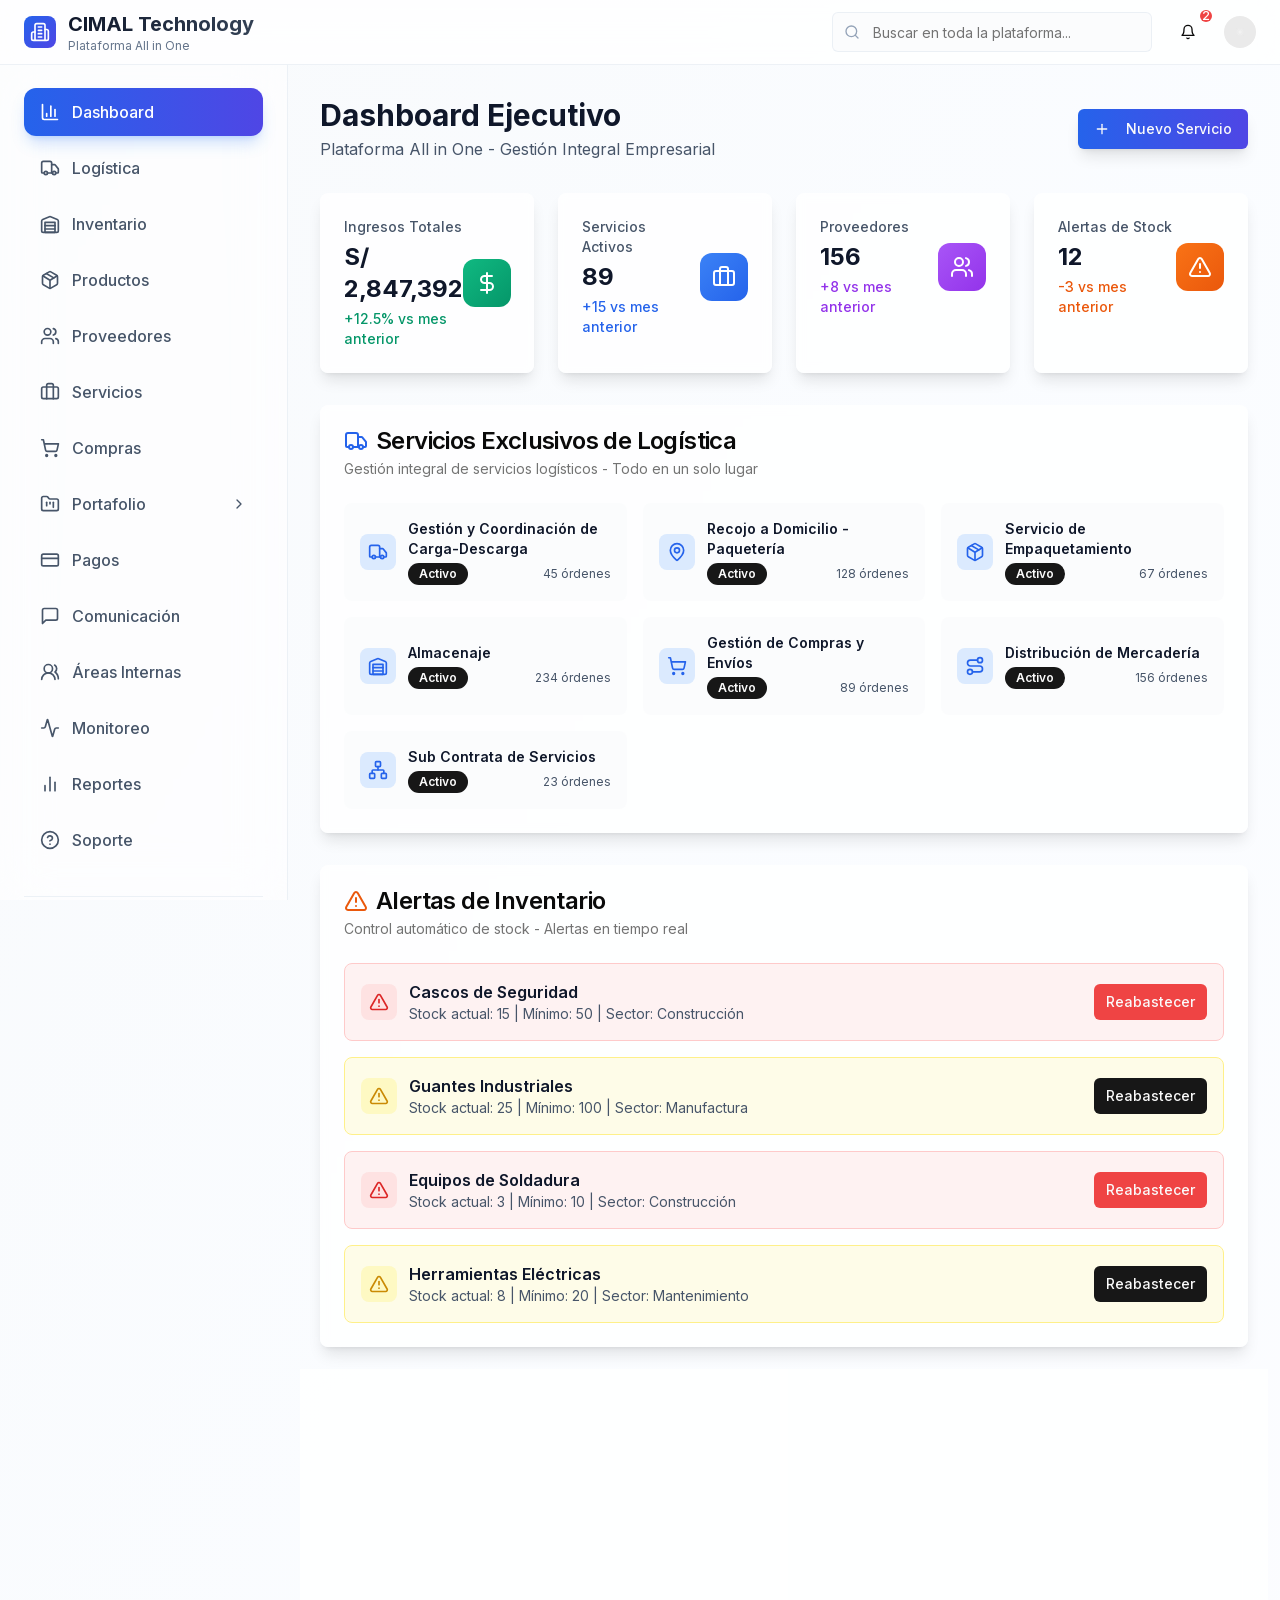
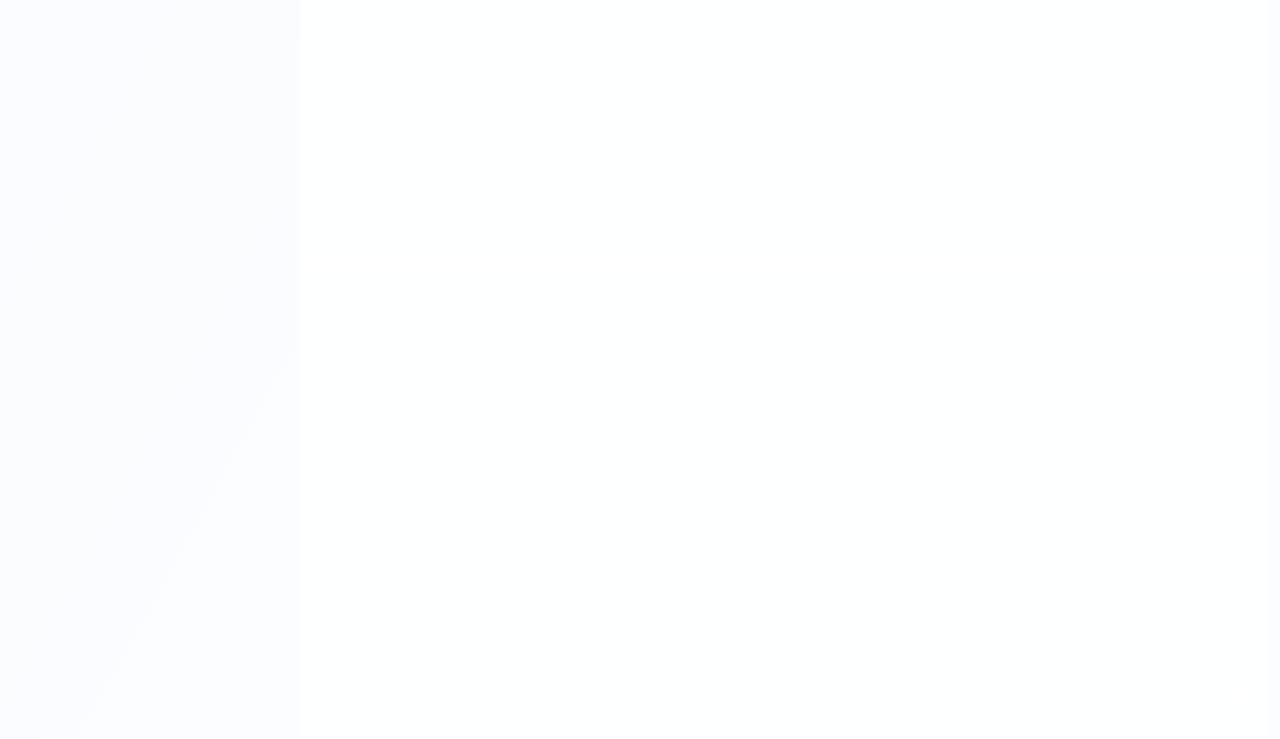
==== commit 8096f55b: "Updates" ====
--- a/index.html
+++ b/index.html
@@ -1 +1 @@
-<!DOCTYPE html><html lang="es"><head><meta charSet="utf-8"/><meta name="viewport" content="width=device-width, initial-scale=1"/><link rel="stylesheet" href="/prueba36/_next/static/css/6ed8ed6c7e9a97ff.css" data-precedence="next"/><link rel="preload" as="script" fetchPriority="low" href="/prueba36/_next/static/chunks/webpack-a56ecbd9a1259666.js"/><script src="/prueba36/_next/static/chunks/4bd1b696-1a22b5f144f0b173.js" async=""></script><script src="/prueba36/_next/static/chunks/684-be1fe50868c9e7a1.js" async=""></script><script src="/prueba36/_next/static/chunks/main-app-55a53caf2db9426d.js" async=""></script><script src="/prueba36/_next/static/chunks/858-e0196ea4a734bb6c.js" async=""></script><script src="/prueba36/_next/static/chunks/app/page-a9a39690696d9b0f.js" async=""></script><title>CIMAL Technology - Gestión Empresarial Avanzada</title><meta name="description" content="Plataforma integral para la gestión empresarial moderna"/><meta name="generator" content="v0.dev"/><script src="/prueba36/_next/static/chunks/polyfills-42372ed130431b0a.js" noModule=""></script></head><body class="__className_88fd59"><!--$--><div class="min-h-screen bg-gradient-to-br from-slate-50 via-blue-50/30 to-indigo-50/20"><header class="border-b border-slate-200/60 bg-white/80 backdrop-blur-xl sticky top-0 z-50"><div class="flex h-16 items-center justify-between px-6"><div class="flex items-center space-x-4"><div class="flex items-center space-x-3"><div class="h-8 w-8 rounded-lg bg-gradient-to-br from-blue-600 to-indigo-600 flex items-center justify-center"><svg xmlns="http://www.w3.org/2000/svg" width="24" height="24" viewBox="0 0 24 24" fill="none" stroke="currentColor" stroke-width="2" stroke-linecap="round" stroke-linejoin="round" class="lucide lucide-building2 h-5 w-5 text-white"><path d="M6 22V4a2 2 0 0 1 2-2h8a2 2 0 0 1 2 2v18Z"></path><path d="M6 12H4a2 2 0 0 0-2 2v6a2 2 0 0 0 2 2h2"></path><path d="M18 9h2a2 2 0 0 1 2 2v9a2 2 0 0 1-2 2h-2"></path><path d="M10 6h4"></path><path d="M10 10h4"></path><path d="M10 14h4"></path><path d="M10 18h4"></path></svg></div><div><h1 class="text-xl font-bold bg-gradient-to-r from-slate-900 to-slate-700 bg-clip-text text-transparent">CIMAL Technology</h1><p class="text-xs text-slate-500">Plataforma All in One</p></div></div></div><div class="flex items-center space-x-4"><div class="relative"><svg xmlns="http://www.w3.org/2000/svg" width="24" height="24" viewBox="0 0 24 24" fill="none" stroke="currentColor" stroke-width="2" stroke-linecap="round" stroke-linejoin="round" class="lucide lucide-search absolute left-3 top-1/2 h-4 w-4 -translate-y-1/2 text-slate-400"><circle cx="11" cy="11" r="8"></circle><path d="m21 21-4.3-4.3"></path></svg><input class="flex h-10 rounded-md border px-3 py-2 text-base ring-offset-background file:border-0 file:bg-transparent file:text-sm file:font-medium file:text-foreground placeholder:text-muted-foreground focus-visible:outline-none focus-visible:ring-2 focus-visible:ring-ring focus-visible:ring-offset-2 disabled:cursor-not-allowed disabled:opacity-50 md:text-sm w-80 pl-10 bg-slate-50/50 border-slate-200/60 focus:bg-white transition-colors" placeholder="Buscar en toda la plataforma..."/></div><button class="inline-flex items-center justify-center gap-2 whitespace-nowrap text-sm font-medium ring-offset-background transition-colors focus-visible:outline-none focus-visible:ring-2 focus-visible:ring-ring focus-visible:ring-offset-2 disabled:pointer-events-none disabled:opacity-50 [&amp;_svg]:pointer-events-none [&amp;_svg]:size-4 [&amp;_svg]:shrink-0 hover:bg-accent hover:text-accent-foreground h-9 rounded-md px-3 relative"><svg xmlns="http://www.w3.org/2000/svg" width="24" height="24" viewBox="0 0 24 24" fill="none" stroke="currentColor" stroke-width="2" stroke-linecap="round" stroke-linejoin="round" class="lucide lucide-bell h-5 w-5"><path d="M6 8a6 6 0 0 1 12 0c0 7 3 9 3 9H3s3-2 3-9"></path><path d="M10.3 21a1.94 1.94 0 0 0 3.4 0"></path></svg><span class="absolute -top-1 -right-1 h-3 w-3 bg-red-500 rounded-full text-xs flex items-center justify-center text-white text-[10px]">2</span></button><span class="relative flex shrink-0 overflow-hidden rounded-full h-8 w-8"><span class="flex h-full w-full items-center justify-center rounded-full bg-muted">JD</span></span></div></div></header><div class="flex"><aside class="w-72 border-r border-slate-200/60 bg-white/60 backdrop-blur-xl fixed left-0 top-16 h-[calc(100vh-4rem)] overflow-y-auto no-scrollbar"><div class="p-6"><nav class="space-y-2"><button class="w-full flex items-center space-x-3 px-4 py-3 rounded-xl text-left transition-all duration-200 bg-gradient-to-r from-blue-600 to-indigo-600 text-white shadow-lg shadow-blue-500/25"><svg xmlns="http://www.w3.org/2000/svg" width="24" height="24" viewBox="0 0 24 24" fill="none" stroke="currentColor" stroke-width="2" stroke-linecap="round" stroke-linejoin="round" class="lucide lucide-chart-column h-5 w-5 flex-shrink-0"><path d="M3 3v16a2 2 0 0 0 2 2h16"></path><path d="M18 17V9"></path><path d="M13 17V5"></path><path d="M8 17v-3"></path></svg><span class="font-medium">Dashboard</span></button><button class="w-full flex items-center space-x-3 px-4 py-3 rounded-xl text-left transition-all duration-200 text-slate-600 hover:bg-slate-100/80 hover:text-slate-900"><svg xmlns="http://www.w3.org/2000/svg" width="24" height="24" viewBox="0 0 24 24" fill="none" stroke="currentColor" stroke-width="2" stroke-linecap="round" stroke-linejoin="round" class="lucide lucide-truck h-5 w-5 flex-shrink-0"><path d="M14 18V6a2 2 0 0 0-2-2H4a2 2 0 0 0-2 2v11a1 1 0 0 0 1 1h2"></path><path d="M15 18H9"></path><path d="M19 18h2a1 1 0 0 0 1-1v-3.65a1 1 0 0 0-.22-.624l-3.48-4.35A1 1 0 0 0 17.52 8H14"></path><circle cx="17" cy="18" r="2"></circle><circle cx="7" cy="18" r="2"></circle></svg><span class="font-medium">Logística</span></button><button class="w-full flex items-center space-x-3 px-4 py-3 rounded-xl text-left transition-all duration-200 text-slate-600 hover:bg-slate-100/80 hover:text-slate-900"><svg xmlns="http://www.w3.org/2000/svg" width="24" height="24" viewBox="0 0 24 24" fill="none" stroke="currentColor" stroke-width="2" stroke-linecap="round" stroke-linejoin="round" class="lucide lucide-warehouse h-5 w-5 flex-shrink-0"><path d="M22 8.35V20a2 2 0 0 1-2 2H4a2 2 0 0 1-2-2V8.35A2 2 0 0 1 3.26 6.5l8-3.2a2 2 0 0 1 1.48 0l8 3.2A2 2 0 0 1 22 8.35Z"></path><path d="M6 18h12"></path><path d="M6 14h12"></path><rect width="12" height="12" x="6" y="10"></rect></svg><span class="font-medium">Inventario</span></button><button class="w-full flex items-center space-x-3 px-4 py-3 rounded-xl text-left transition-all duration-200 text-slate-600 hover:bg-slate-100/80 hover:text-slate-900"><svg xmlns="http://www.w3.org/2000/svg" width="24" height="24" viewBox="0 0 24 24" fill="none" stroke="currentColor" stroke-width="2" stroke-linecap="round" stroke-linejoin="round" class="lucide lucide-package h-5 w-5 flex-shrink-0"><path d="M11 21.73a2 2 0 0 0 2 0l7-4A2 2 0 0 0 21 16V8a2 2 0 0 0-1-1.73l-7-4a2 2 0 0 0-2 0l-7 4A2 2 0 0 0 3 8v8a2 2 0 0 0 1 1.73z"></path><path d="M12 22V12"></path><path d="m3.3 7 7.703 4.734a2 2 0 0 0 1.994 0L20.7 7"></path><path d="m7.5 4.27 9 5.15"></path></svg><span class="font-medium">Productos</span></button><button class="w-full flex items-center space-x-3 px-4 py-3 rounded-xl text-left transition-all duration-200 text-slate-600 hover:bg-slate-100/80 hover:text-slate-900"><svg xmlns="http://www.w3.org/2000/svg" width="24" height="24" viewBox="0 0 24 24" fill="none" stroke="currentColor" stroke-width="2" stroke-linecap="round" stroke-linejoin="round" class="lucide lucide-users h-5 w-5 flex-shrink-0"><path d="M16 21v-2a4 4 0 0 0-4-4H6a4 4 0 0 0-4 4v2"></path><circle cx="9" cy="7" r="4"></circle><path d="M22 21v-2a4 4 0 0 0-3-3.87"></path><path d="M16 3.13a4 4 0 0 1 0 7.75"></path></svg><span class="font-medium">Proveedores</span></button><button class="w-full flex items-center space-x-3 px-4 py-3 rounded-xl text-left transition-all duration-200 text-slate-600 hover:bg-slate-100/80 hover:text-slate-900"><svg xmlns="http://www.w3.org/2000/svg" width="24" height="24" viewBox="0 0 24 24" fill="none" stroke="currentColor" stroke-width="2" stroke-linecap="round" stroke-linejoin="round" class="lucide lucide-briefcase h-5 w-5 flex-shrink-0"><path d="M16 20V4a2 2 0 0 0-2-2h-4a2 2 0 0 0-2 2v16"></path><rect width="20" height="14" x="2" y="6" rx="2"></rect></svg><span class="font-medium">Servicios</span></button><button class="w-full flex items-center space-x-3 px-4 py-3 rounded-xl text-left transition-all duration-200 text-slate-600 hover:bg-slate-100/80 hover:text-slate-900"><svg xmlns="http://www.w3.org/2000/svg" width="24" height="24" viewBox="0 0 24 24" fill="none" stroke="currentColor" stroke-width="2" stroke-linecap="round" stroke-linejoin="round" class="lucide lucide-shopping-cart h-5 w-5 flex-shrink-0"><circle cx="8" cy="21" r="1"></circle><circle cx="19" cy="21" r="1"></circle><path d="M2.05 2.05h2l2.66 12.42a2 2 0 0 0 2 1.58h9.78a2 2 0 0 0 1.95-1.57l1.65-7.43H5.12"></path></svg><span class="font-medium">Compras</span></button><div data-state="closed" class="space-y-1"><button type="button" aria-controls="radix-«R11cfb»" aria-expanded="false" data-state="closed" class="w-full"><div class="w-full flex items-center justify-between space-x-3 px-4 py-3 rounded-xl text-left transition-all duration-200 text-slate-600 hover:bg-slate-100/80 hover:text-slate-900"><div class="flex items-center space-x-3"><svg xmlns="http://www.w3.org/2000/svg" width="24" height="24" viewBox="0 0 24 24" fill="none" stroke="currentColor" stroke-width="2" stroke-linecap="round" stroke-linejoin="round" class="lucide lucide-folder-kanban h-5 w-5 flex-shrink-0"><path d="M4 20h16a2 2 0 0 0 2-2V8a2 2 0 0 0-2-2h-7.93a2 2 0 0 1-1.66-.9l-.82-1.2A2 2 0 0 0 7.93 3H4a2 2 0 0 0-2 2v13c0 1.1.9 2 2 2Z"></path><path d="M8 10v4"></path><path d="M12 10v2"></path><path d="M16 10v6"></path></svg><span class="font-medium">Portafolio</span></div><svg xmlns="http://www.w3.org/2000/svg" width="24" height="24" viewBox="0 0 24 24" fill="none" stroke="currentColor" stroke-width="2" stroke-linecap="round" stroke-linejoin="round" class="lucide lucide-chevron-right h-4 w-4 transition-transform duration-200 [&amp;[data-state=open]]:rotate-90"><path d="m9 18 6-6-6-6"></path></svg></div></button><div data-state="closed" id="radix-«R11cfb»" hidden="" class="pt-1 pl-6"></div></div><button class="w-full flex items-center space-x-3 px-4 py-3 rounded-xl text-left transition-all duration-200 text-slate-600 hover:bg-slate-100/80 hover:text-slate-900"><svg xmlns="http://www.w3.org/2000/svg" width="24" height="24" viewBox="0 0 24 24" fill="none" stroke="currentColor" stroke-width="2" stroke-linecap="round" stroke-linejoin="round" class="lucide lucide-credit-card h-5 w-5 flex-shrink-0"><rect width="20" height="14" x="2" y="5" rx="2"></rect><line x1="2" x2="22" y1="10" y2="10"></line></svg><span class="font-medium">Pagos</span></button><button class="w-full flex items-center space-x-3 px-4 py-3 rounded-xl text-left transition-all duration-200 text-slate-600 hover:bg-slate-100/80 hover:text-slate-900"><svg xmlns="http://www.w3.org/2000/svg" width="24" height="24" viewBox="0 0 24 24" fill="none" stroke="currentColor" stroke-width="2" stroke-linecap="round" stroke-linejoin="round" class="lucide lucide-message-square h-5 w-5 flex-shrink-0"><path d="M21 15a2 2 0 0 1-2 2H7l-4 4V5a2 2 0 0 1 2-2h14a2 2 0 0 1 2 2z"></path></svg><span class="font-medium">Comunicación</span></button><button class="w-full flex items-center space-x-3 px-4 py-3 rounded-xl text-left transition-all duration-200 text-slate-600 hover:bg-slate-100/80 hover:text-slate-900"><svg xmlns="http://www.w3.org/2000/svg" width="24" height="24" viewBox="0 0 24 24" fill="none" stroke="currentColor" stroke-width="2" stroke-linecap="round" stroke-linejoin="round" class="lucide lucide-users-round h-5 w-5 flex-shrink-0"><path d="M18 21a8 8 0 0 0-16 0"></path><circle cx="10" cy="8" r="5"></circle><path d="M22 20c0-3.37-2-6.5-4-8a5 5 0 0 0-.45-8.3"></path></svg><span class="font-medium">Áreas Internas</span></button><button class="w-full flex items-center space-x-3 px-4 py-3 rounded-xl text-left transition-all duration-200 text-slate-600 hover:bg-slate-100/80 hover:text-slate-900"><svg xmlns="http://www.w3.org/2000/svg" width="24" height="24" viewBox="0 0 24 24" fill="none" stroke="currentColor" stroke-width="2" stroke-linecap="round" stroke-linejoin="round" class="lucide lucide-activity h-5 w-5 flex-shrink-0"><path d="M22 12h-2.48a2 2 0 0 0-1.93 1.46l-2.35 8.36a.25.25 0 0 1-.48 0L9.24 2.18a.25.25 0 0 0-.48 0l-2.35 8.36A2 2 0 0 1 4.49 12H2"></path></svg><span class="font-medium">Monitoreo</span></button><button class="w-full flex items-center space-x-3 px-4 py-3 rounded-xl text-left transition-all duration-200 text-slate-600 hover:bg-slate-100/80 hover:text-slate-900"><svg xmlns="http://www.w3.org/2000/svg" width="24" height="24" viewBox="0 0 24 24" fill="none" stroke="currentColor" stroke-width="2" stroke-linecap="round" stroke-linejoin="round" class="lucide lucide-chart-no-axes-column h-5 w-5 flex-shrink-0"><line x1="18" x2="18" y1="20" y2="10"></line><line x1="12" x2="12" y1="20" y2="4"></line><line x1="6" x2="6" y1="20" y2="14"></line></svg><span class="font-medium">Reportes</span></button><button class="w-full flex items-center space-x-3 px-4 py-3 rounded-xl text-left transition-all duration-200 text-slate-600 hover:bg-slate-100/80 hover:text-slate-900"><svg xmlns="http://www.w3.org/2000/svg" width="24" height="24" viewBox="0 0 24 24" fill="none" stroke="currentColor" stroke-width="2" stroke-linecap="round" stroke-linejoin="round" class="lucide lucide-circle-help h-5 w-5 flex-shrink-0"><circle cx="12" cy="12" r="10"></circle><path d="M9.09 9a3 3 0 0 1 5.83 1c0 2-3 3-3 3"></path><path d="M12 17h.01"></path></svg><span class="font-medium">Soporte</span></button></nav><div class="mt-8 pt-6 border-t border-slate-200/60"><button class="w-full flex items-center space-x-3 px-4 py-3 rounded-xl text-slate-600 hover:bg-slate-100/80 hover:text-slate-900 transition-all duration-200"><svg xmlns="http://www.w3.org/2000/svg" width="24" height="24" viewBox="0 0 24 24" fill="none" stroke="currentColor" stroke-width="2" stroke-linecap="round" stroke-linejoin="round" class="lucide lucide-settings h-5 w-5 flex-shrink-0"><path d="M12.22 2h-.44a2 2 0 0 0-2 2v.18a2 2 0 0 1-1 1.73l-.43.25a2 2 0 0 1-2 0l-.15-.08a2 2 0 0 0-2.73.73l-.22.38a2 2 0 0 0 .73 2.73l.15.1a2 2 0 0 1 1 1.72v.51a2 2 0 0 1-1 1.74l-.15.09a2 2 0 0 0-.73 2.73l.22.38a2 2 0 0 0 2.73.73l.15-.08a2 2 0 0 1 2 0l.43.25a2 2 0 0 1 1 1.73V20a2 2 0 0 0 2 2h.44a2 2 0 0 0 2-2v-.18a2 2 0 0 1 1-1.73l.43-.25a2 2 0 0 1 2 0l.15.08a2 2 0 0 0 2.73-.73l.22-.39a2 2 0 0 0-.73-2.73l-.15-.08a2 2 0 0 1-1-1.74v-.5a2 2 0 0 1 1-1.74l.15-.09a2 2 0 0 0 .73-2.73l-.22-.38a2 2 0 0 0-2.73-.73l-.15.08a2 2 0 0 1-2 0l-.43-.25a2 2 0 0 1-1-1.73V4a2 2 0 0 0-2-2z"></path><circle cx="12" cy="12" r="3"></circle></svg><span class="font-medium">Configuración</span></button></div></div></aside><main class="flex-1 ml-72 p-8"><div class="space-y-8"><div class="flex items-center justify-between"><div><h2 class="text-3xl font-bold text-slate-900">Dashboard Ejecutivo</h2><p class="text-slate-600 mt-1">Plataforma All in One - Gestión Integral Empresarial</p></div><button class="inline-flex items-center justify-center gap-2 whitespace-nowrap rounded-md text-sm font-medium ring-offset-background transition-colors focus-visible:outline-none focus-visible:ring-2 focus-visible:ring-ring focus-visible:ring-offset-2 disabled:pointer-events-none disabled:opacity-50 [&amp;_svg]:pointer-events-none [&amp;_svg]:size-4 [&amp;_svg]:shrink-0 bg-primary text-primary-foreground hover:bg-primary/90 h-10 px-4 py-2 bg-gradient-to-r from-blue-600 to-indigo-600 hover:from-blue-700 hover:to-indigo-700 shadow-lg"><svg xmlns="http://www.w3.org/2000/svg" width="24" height="24" viewBox="0 0 24 24" fill="none" stroke="currentColor" stroke-width="2" stroke-linecap="round" stroke-linejoin="round" class="lucide lucide-plus h-4 w-4 mr-2"><path d="M5 12h14"></path><path d="M12 5v14"></path></svg>Nuevo Servicio</button></div><div class="grid grid-cols-1 md:grid-cols-2 lg:grid-cols-4 gap-6"><div class="rounded-lg text-card-foreground border-0 shadow-lg bg-white/80 backdrop-blur-sm hover:shadow-xl transition-all duration-300"><div class="p-6"><div class="flex items-center justify-between"><div><p class="text-sm font-medium text-slate-600">Ingresos Totales</p><p class="text-2xl font-bold text-slate-900 mt-1">S/ 2,847,392</p><p class="text-sm font-medium mt-1 text-emerald-600">+12.5%<!-- --> vs mes anterior</p></div><div class="p-3 rounded-xl bg-gradient-to-br from-emerald-500 to-emerald-600"><svg xmlns="http://www.w3.org/2000/svg" width="24" height="24" viewBox="0 0 24 24" fill="none" stroke="currentColor" stroke-width="2" stroke-linecap="round" stroke-linejoin="round" class="lucide lucide-dollar-sign h-6 w-6 text-white"><line x1="12" x2="12" y1="2" y2="22"></line><path d="M17 5H9.5a3.5 3.5 0 0 0 0 7h5a3.5 3.5 0 0 1 0 7H6"></path></svg></div></div></div></div><div class="rounded-lg text-card-foreground border-0 shadow-lg bg-white/80 backdrop-blur-sm hover:shadow-xl transition-all duration-300"><div class="p-6"><div class="flex items-center justify-between"><div><p class="text-sm font-medium text-slate-600">Servicios Activos</p><p class="text-2xl font-bold text-slate-900 mt-1">89</p><p class="text-sm font-medium mt-1 text-blue-600">+15<!-- --> vs mes anterior</p></div><div class="p-3 rounded-xl bg-gradient-to-br from-blue-500 to-blue-600"><svg xmlns="http://www.w3.org/2000/svg" width="24" height="24" viewBox="0 0 24 24" fill="none" stroke="currentColor" stroke-width="2" stroke-linecap="round" stroke-linejoin="round" class="lucide lucide-briefcase h-6 w-6 text-white"><path d="M16 20V4a2 2 0 0 0-2-2h-4a2 2 0 0 0-2 2v16"></path><rect width="20" height="14" x="2" y="6" rx="2"></rect></svg></div></div></div></div><div class="rounded-lg text-card-foreground border-0 shadow-lg bg-white/80 backdrop-blur-sm hover:shadow-xl transition-all duration-300"><div class="p-6"><div class="flex items-center justify-between"><div><p class="text-sm font-medium text-slate-600">Proveedores</p><p class="text-2xl font-bold text-slate-900 mt-1">156</p><p class="text-sm font-medium mt-1 text-purple-600">+8<!-- --> vs mes anterior</p></div><div class="p-3 rounded-xl bg-gradient-to-br from-purple-500 to-purple-600"><svg xmlns="http://www.w3.org/2000/svg" width="24" height="24" viewBox="0 0 24 24" fill="none" stroke="currentColor" stroke-width="2" stroke-linecap="round" stroke-linejoin="round" class="lucide lucide-users h-6 w-6 text-white"><path d="M16 21v-2a4 4 0 0 0-4-4H6a4 4 0 0 0-4 4v2"></path><circle cx="9" cy="7" r="4"></circle><path d="M22 21v-2a4 4 0 0 0-3-3.87"></path><path d="M16 3.13a4 4 0 0 1 0 7.75"></path></svg></div></div></div></div><div class="rounded-lg text-card-foreground border-0 shadow-lg bg-white/80 backdrop-blur-sm hover:shadow-xl transition-all duration-300"><div class="p-6"><div class="flex items-center justify-between"><div><p class="text-sm font-medium text-slate-600">Alertas de Stock</p><p class="text-2xl font-bold text-slate-900 mt-1">12</p><p class="text-sm font-medium mt-1 text-orange-600">-3<!-- --> vs mes anterior</p></div><div class="p-3 rounded-xl bg-gradient-to-br from-orange-500 to-orange-600"><svg xmlns="http://www.w3.org/2000/svg" width="24" height="24" viewBox="0 0 24 24" fill="none" stroke="currentColor" stroke-width="2" stroke-linecap="round" stroke-linejoin="round" class="lucide lucide-triangle-alert h-6 w-6 text-white"><path d="m21.73 18-8-14a2 2 0 0 0-3.48 0l-8 14A2 2 0 0 0 4 21h16a2 2 0 0 0 1.73-3"></path><path d="M12 9v4"></path><path d="M12 17h.01"></path></svg></div></div></div></div></div><div class="rounded-lg text-card-foreground border-0 shadow-lg bg-white/80 backdrop-blur-sm"><div class="flex flex-col space-y-1.5 p-6"><div class="text-2xl font-semibold leading-none tracking-tight flex items-center space-x-2"><svg xmlns="http://www.w3.org/2000/svg" width="24" height="24" viewBox="0 0 24 24" fill="none" stroke="currentColor" stroke-width="2" stroke-linecap="round" stroke-linejoin="round" class="lucide lucide-truck h-6 w-6 text-blue-600"><path d="M14 18V6a2 2 0 0 0-2-2H4a2 2 0 0 0-2 2v11a1 1 0 0 0 1 1h2"></path><path d="M15 18H9"></path><path d="M19 18h2a1 1 0 0 0 1-1v-3.65a1 1 0 0 0-.22-.624l-3.48-4.35A1 1 0 0 0 17.52 8H14"></path><circle cx="17" cy="18" r="2"></circle><circle cx="7" cy="18" r="2"></circle></svg><span>Servicios Exclusivos de Logística</span></div><div class="text-sm text-muted-foreground">Gestión integral de servicios logísticos - Todo en un solo lugar</div></div><div class="p-6 pt-0"><div class="grid grid-cols-1 md:grid-cols-2 lg:grid-cols-3 gap-4"><div class="flex items-center space-x-3 p-4 bg-slate-50/50 rounded-lg hover:bg-slate-100/50 transition-colors"><div class="p-2 bg-blue-100 rounded-lg"><svg xmlns="http://www.w3.org/2000/svg" width="24" height="24" viewBox="0 0 24 24" fill="none" stroke="currentColor" stroke-width="2" stroke-linecap="round" stroke-linejoin="round" class="lucide lucide-truck h-5 w-5 text-blue-600"><path d="M14 18V6a2 2 0 0 0-2-2H4a2 2 0 0 0-2 2v11a1 1 0 0 0 1 1h2"></path><path d="M15 18H9"></path><path d="M19 18h2a1 1 0 0 0 1-1v-3.65a1 1 0 0 0-.22-.624l-3.48-4.35A1 1 0 0 0 17.52 8H14"></path><circle cx="17" cy="18" r="2"></circle><circle cx="7" cy="18" r="2"></circle></svg></div><div class="flex-1"><h4 class="font-semibold text-slate-900 text-sm">Gestión y Coordinación de Carga-Descarga</h4><div class="flex items-center justify-between mt-1"><div class="inline-flex items-center rounded-full border px-2.5 py-0.5 font-semibold transition-colors focus:outline-none focus:ring-2 focus:ring-ring focus:ring-offset-2 border-transparent bg-primary text-primary-foreground hover:bg-primary/80 text-xs">Activo</div><span class="text-xs text-slate-600">45<!-- --> órdenes</span></div></div></div><div class="flex items-center space-x-3 p-4 bg-slate-50/50 rounded-lg hover:bg-slate-100/50 transition-colors"><div class="p-2 bg-blue-100 rounded-lg"><svg xmlns="http://www.w3.org/2000/svg" width="24" height="24" viewBox="0 0 24 24" fill="none" stroke="currentColor" stroke-width="2" stroke-linecap="round" stroke-linejoin="round" class="lucide lucide-map-pin h-5 w-5 text-blue-600"><path d="M20 10c0 4.993-5.539 10.193-7.399 11.799a1 1 0 0 1-1.202 0C9.539 20.193 4 14.993 4 10a8 8 0 0 1 16 0"></path><circle cx="12" cy="10" r="3"></circle></svg></div><div class="flex-1"><h4 class="font-semibold text-slate-900 text-sm">Recojo a Domicilio - Paquetería</h4><div class="flex items-center justify-between mt-1"><div class="inline-flex items-center rounded-full border px-2.5 py-0.5 font-semibold transition-colors focus:outline-none focus:ring-2 focus:ring-ring focus:ring-offset-2 border-transparent bg-primary text-primary-foreground hover:bg-primary/80 text-xs">Activo</div><span class="text-xs text-slate-600">128<!-- --> órdenes</span></div></div></div><div class="flex items-center space-x-3 p-4 bg-slate-50/50 rounded-lg hover:bg-slate-100/50 transition-colors"><div class="p-2 bg-blue-100 rounded-lg"><svg xmlns="http://www.w3.org/2000/svg" width="24" height="24" viewBox="0 0 24 24" fill="none" stroke="currentColor" stroke-width="2" stroke-linecap="round" stroke-linejoin="round" class="lucide lucide-package h-5 w-5 text-blue-600"><path d="M11 21.73a2 2 0 0 0 2 0l7-4A2 2 0 0 0 21 16V8a2 2 0 0 0-1-1.73l-7-4a2 2 0 0 0-2 0l-7 4A2 2 0 0 0 3 8v8a2 2 0 0 0 1 1.73z"></path><path d="M12 22V12"></path><path d="m3.3 7 7.703 4.734a2 2 0 0 0 1.994 0L20.7 7"></path><path d="m7.5 4.27 9 5.15"></path></svg></div><div class="flex-1"><h4 class="font-semibold text-slate-900 text-sm">Servicio de Empaquetamiento</h4><div class="flex items-center justify-between mt-1"><div class="inline-flex items-center rounded-full border px-2.5 py-0.5 font-semibold transition-colors focus:outline-none focus:ring-2 focus:ring-ring focus:ring-offset-2 border-transparent bg-primary text-primary-foreground hover:bg-primary/80 text-xs">Activo</div><span class="text-xs text-slate-600">67<!-- --> órdenes</span></div></div></div><div class="flex items-center space-x-3 p-4 bg-slate-50/50 rounded-lg hover:bg-slate-100/50 transition-colors"><div class="p-2 bg-blue-100 rounded-lg"><svg xmlns="http://www.w3.org/2000/svg" width="24" height="24" viewBox="0 0 24 24" fill="none" stroke="currentColor" stroke-width="2" stroke-linecap="round" stroke-linejoin="round" class="lucide lucide-warehouse h-5 w-5 text-blue-600"><path d="M22 8.35V20a2 2 0 0 1-2 2H4a2 2 0 0 1-2-2V8.35A2 2 0 0 1 3.26 6.5l8-3.2a2 2 0 0 1 1.48 0l8 3.2A2 2 0 0 1 22 8.35Z"></path><path d="M6 18h12"></path><path d="M6 14h12"></path><rect width="12" height="12" x="6" y="10"></rect></svg></div><div class="flex-1"><h4 class="font-semibold text-slate-900 text-sm">Almacenaje</h4><div class="flex items-center justify-between mt-1"><div class="inline-flex items-center rounded-full border px-2.5 py-0.5 font-semibold transition-colors focus:outline-none focus:ring-2 focus:ring-ring focus:ring-offset-2 border-transparent bg-primary text-primary-foreground hover:bg-primary/80 text-xs">Activo</div><span class="text-xs text-slate-600">234<!-- --> órdenes</span></div></div></div><div class="flex items-center space-x-3 p-4 bg-slate-50/50 rounded-lg hover:bg-slate-100/50 transition-colors"><div class="p-2 bg-blue-100 rounded-lg"><svg xmlns="http://www.w3.org/2000/svg" width="24" height="24" viewBox="0 0 24 24" fill="none" stroke="currentColor" stroke-width="2" stroke-linecap="round" stroke-linejoin="round" class="lucide lucide-shopping-cart h-5 w-5 text-blue-600"><circle cx="8" cy="21" r="1"></circle><circle cx="19" cy="21" r="1"></circle><path d="M2.05 2.05h2l2.66 12.42a2 2 0 0 0 2 1.58h9.78a2 2 0 0 0 1.95-1.57l1.65-7.43H5.12"></path></svg></div><div class="flex-1"><h4 class="font-semibold text-slate-900 text-sm">Gestión de Compras y Envíos</h4><div class="flex items-center justify-between mt-1"><div class="inline-flex items-center rounded-full border px-2.5 py-0.5 font-semibold transition-colors focus:outline-none focus:ring-2 focus:ring-ring focus:ring-offset-2 border-transparent bg-primary text-primary-foreground hover:bg-primary/80 text-xs">Activo</div><span class="text-xs text-slate-600">89<!-- --> órdenes</span></div></div></div><div class="flex items-center space-x-3 p-4 bg-slate-50/50 rounded-lg hover:bg-slate-100/50 transition-colors"><div class="p-2 bg-blue-100 rounded-lg"><svg xmlns="http://www.w3.org/2000/svg" width="24" height="24" viewBox="0 0 24 24" fill="none" stroke="currentColor" stroke-width="2" stroke-linecap="round" stroke-linejoin="round" class="lucide lucide-route h-5 w-5 text-blue-600"><circle cx="6" cy="19" r="3"></circle><path d="M9 19h8.5a3.5 3.5 0 0 0 0-7h-11a3.5 3.5 0 0 1 0-7H15"></path><circle cx="18" cy="5" r="3"></circle></svg></div><div class="flex-1"><h4 class="font-semibold text-slate-900 text-sm">Distribución de Mercadería</h4><div class="flex items-center justify-between mt-1"><div class="inline-flex items-center rounded-full border px-2.5 py-0.5 font-semibold transition-colors focus:outline-none focus:ring-2 focus:ring-ring focus:ring-offset-2 border-transparent bg-primary text-primary-foreground hover:bg-primary/80 text-xs">Activo</div><span class="text-xs text-slate-600">156<!-- --> órdenes</span></div></div></div><div class="flex items-center space-x-3 p-4 bg-slate-50/50 rounded-lg hover:bg-slate-100/50 transition-colors"><div class="p-2 bg-blue-100 rounded-lg"><svg xmlns="http://www.w3.org/2000/svg" width="24" height="24" viewBox="0 0 24 24" fill="none" stroke="currentColor" stroke-width="2" stroke-linecap="round" stroke-linejoin="round" class="lucide lucide-network h-5 w-5 text-blue-600"><rect x="16" y="16" width="6" height="6" rx="1"></rect><rect x="2" y="16" width="6" height="6" rx="1"></rect><rect x="9" y="2" width="6" height="6" rx="1"></rect><path d="M5 16v-3a1 1 0 0 1 1-1h12a1 1 0 0 1 1 1v3"></path><path d="M12 12V8"></path></svg></div><div class="flex-1"><h4 class="font-semibold text-slate-900 text-sm">Sub Contrata de Servicios</h4><div class="flex items-center justify-between mt-1"><div class="inline-flex items-center rounded-full border px-2.5 py-0.5 font-semibold transition-colors focus:outline-none focus:ring-2 focus:ring-ring focus:ring-offset-2 border-transparent bg-primary text-primary-foreground hover:bg-primary/80 text-xs">Activo</div><span class="text-xs text-slate-600">23<!-- --> órdenes</span></div></div></div></div></div></div><div class="rounded-lg text-card-foreground border-0 shadow-lg bg-white/80 backdrop-blur-sm"><div class="flex flex-col space-y-1.5 p-6"><div class="text-2xl font-semibold leading-none tracking-tight flex items-center space-x-2"><svg xmlns="http://www.w3.org/2000/svg" width="24" height="24" viewBox="0 0 24 24" fill="none" stroke="currentColor" stroke-width="2" stroke-linecap="round" stroke-linejoin="round" class="lucide lucide-triangle-alert h-6 w-6 text-orange-600"><path d="m21.73 18-8-14a2 2 0 0 0-3.48 0l-8 14A2 2 0 0 0 4 21h16a2 2 0 0 0 1.73-3"></path><path d="M12 9v4"></path><path d="M12 17h.01"></path></svg><span>Alertas de Inventario</span></div><div class="text-sm text-muted-foreground">Control automático de stock - Alertas en tiempo real</div></div><div class="p-6 pt-0"><div class="space-y-4"><div class="flex items-center justify-between p-4 rounded-lg bg-red-50 border border-red-200"><div class="flex items-center space-x-3"><div class="p-2 rounded-lg bg-red-100"><svg xmlns="http://www.w3.org/2000/svg" width="24" height="24" viewBox="0 0 24 24" fill="none" stroke="currentColor" stroke-width="2" stroke-linecap="round" stroke-linejoin="round" class="lucide lucide-triangle-alert h-5 w-5 text-red-600"><path d="m21.73 18-8-14a2 2 0 0 0-3.48 0l-8 14A2 2 0 0 0 4 21h16a2 2 0 0 0 1.73-3"></path><path d="M12 9v4"></path><path d="M12 17h.01"></path></svg></div><div><h4 class="font-semibold text-slate-900">Cascos de Seguridad</h4><p class="text-sm text-slate-600">Stock actual: <!-- -->15<!-- --> | Mínimo: <!-- -->50<!-- --> | Sector: <!-- -->Construcción</p></div></div><button class="inline-flex items-center justify-center gap-2 whitespace-nowrap text-sm font-medium ring-offset-background transition-colors focus-visible:outline-none focus-visible:ring-2 focus-visible:ring-ring focus-visible:ring-offset-2 disabled:pointer-events-none disabled:opacity-50 [&amp;_svg]:pointer-events-none [&amp;_svg]:size-4 [&amp;_svg]:shrink-0 bg-destructive text-destructive-foreground hover:bg-destructive/90 h-9 rounded-md px-3">Reabastecer</button></div><div class="flex items-center justify-between p-4 rounded-lg bg-yellow-50 border border-yellow-200"><div class="flex items-center space-x-3"><div class="p-2 rounded-lg bg-yellow-100"><svg xmlns="http://www.w3.org/2000/svg" width="24" height="24" viewBox="0 0 24 24" fill="none" stroke="currentColor" stroke-width="2" stroke-linecap="round" stroke-linejoin="round" class="lucide lucide-triangle-alert h-5 w-5 text-yellow-600"><path d="m21.73 18-8-14a2 2 0 0 0-3.48 0l-8 14A2 2 0 0 0 4 21h16a2 2 0 0 0 1.73-3"></path><path d="M12 9v4"></path><path d="M12 17h.01"></path></svg></div><div><h4 class="font-semibold text-slate-900">Guantes Industriales</h4><p class="text-sm text-slate-600">Stock actual: <!-- -->25<!-- --> | Mínimo: <!-- -->100<!-- --> | Sector: <!-- -->Manufactura</p></div></div><button class="inline-flex items-center justify-center gap-2 whitespace-nowrap text-sm font-medium ring-offset-background transition-colors focus-visible:outline-none focus-visible:ring-2 focus-visible:ring-ring focus-visible:ring-offset-2 disabled:pointer-events-none disabled:opacity-50 [&amp;_svg]:pointer-events-none [&amp;_svg]:size-4 [&amp;_svg]:shrink-0 bg-primary text-primary-foreground hover:bg-primary/90 h-9 rounded-md px-3">Reabastecer</button></div><div class="flex items-center justify-between p-4 rounded-lg bg-red-50 border border-red-200"><div class="flex items-center space-x-3"><div class="p-2 rounded-lg bg-red-100"><svg xmlns="http://www.w3.org/2000/svg" width="24" height="24" viewBox="0 0 24 24" fill="none" stroke="currentColor" stroke-width="2" stroke-linecap="round" stroke-linejoin="round" class="lucide lucide-triangle-alert h-5 w-5 text-red-600"><path d="m21.73 18-8-14a2 2 0 0 0-3.48 0l-8 14A2 2 0 0 0 4 21h16a2 2 0 0 0 1.73-3"></path><path d="M12 9v4"></path><path d="M12 17h.01"></path></svg></div><div><h4 class="font-semibold text-slate-900">Equipos de Soldadura</h4><p class="text-sm text-slate-600">Stock actual: <!-- -->3<!-- --> | Mínimo: <!-- -->10<!-- --> | Sector: <!-- -->Construcción</p></div></div><button class="inline-flex items-center justify-center gap-2 whitespace-nowrap text-sm font-medium ring-offset-background transition-colors focus-visible:outline-none focus-visible:ring-2 focus-visible:ring-ring focus-visible:ring-offset-2 disabled:pointer-events-none disabled:opacity-50 [&amp;_svg]:pointer-events-none [&amp;_svg]:size-4 [&amp;_svg]:shrink-0 bg-destructive text-destructive-foreground hover:bg-destructive/90 h-9 rounded-md px-3">Reabastecer</button></div><div class="flex items-center justify-between p-4 rounded-lg bg-yellow-50 border border-yellow-200"><div class="flex items-center space-x-3"><div class="p-2 rounded-lg bg-yellow-100"><svg xmlns="http://www.w3.org/2000/svg" width="24" height="24" viewBox="0 0 24 24" fill="none" stroke="currentColor" stroke-width="2" stroke-linecap="round" stroke-linejoin="round" class="lucide lucide-triangle-alert h-5 w-5 text-yellow-600"><path d="m21.73 18-8-14a2 2 0 0 0-3.48 0l-8 14A2 2 0 0 0 4 21h16a2 2 0 0 0 1.73-3"></path><path d="M12 9v4"></path><path d="M12 17h.01"></path></svg></div><div><h4 class="font-semibold text-slate-900">Herramientas Eléctricas</h4><p class="text-sm text-slate-600">Stock actual: <!-- -->8<!-- --> | Mínimo: <!-- -->20<!-- --> | Sector: <!-- -->Mantenimiento</p></div></div><button class="inline-flex items-center justify-center gap-2 whitespace-nowrap text-sm font-medium ring-offset-background transition-colors focus-visible:outline-none focus-visible:ring-2 focus-visible:ring-ring focus-visible:ring-offset-2 disabled:pointer-events-none disabled:opacity-50 [&amp;_svg]:pointer-events-none [&amp;_svg]:size-4 [&amp;_svg]:shrink-0 bg-primary text-primary-foreground hover:bg-primary/90 h-9 rounded-md px-3">Reabastecer</button></div></div></div></div><div class="grid grid-cols-1 lg:grid-cols-2 gap-8"><div class="rounded-lg text-card-foreground border-0 shadow-lg bg-white/80 backdrop-blur-sm"><div class="flex flex-col space-y-1.5 p-6"><div class="text-2xl font-semibold leading-none tracking-tight flex items-center justify-between">Rendimiento Financiero<button class="inline-flex items-center justify-center gap-2 whitespace-nowrap text-sm font-medium ring-offset-background transition-colors focus-visible:outline-none focus-visible:ring-2 focus-visible:ring-ring focus-visible:ring-offset-2 disabled:pointer-events-none disabled:opacity-50 [&amp;_svg]:pointer-events-none [&amp;_svg]:size-4 [&amp;_svg]:shrink-0 hover:bg-accent hover:text-accent-foreground h-9 rounded-md px-3"><svg xmlns="http://www.w3.org/2000/svg" width="24" height="24" viewBox="0 0 24 24" fill="none" stroke="currentColor" stroke-width="2" stroke-linecap="round" stroke-linejoin="round" class="lucide lucide-ellipsis h-4 w-4"><circle cx="12" cy="12" r="1"></circle><circle cx="19" cy="12" r="1"></circle><circle cx="5" cy="12" r="1"></circle></svg></button></div><div class="text-sm text-muted-foreground">Análisis de ingresos y gastos (últimos 6 meses)</div></div><div class="p-6 pt-0"><div class="h-64 bg-gradient-to-br from-slate-50 to-blue-50/50 rounded-lg flex items-center justify-center"><div class="text-center"><svg xmlns="http://www.w3.org/2000/svg" width="24" height="24" viewBox="0 0 24 24" fill="none" stroke="currentColor" stroke-width="2" stroke-linecap="round" stroke-linejoin="round" class="lucide lucide-trending-up h-12 w-12 text-blue-500 mx-auto mb-2"><polyline points="22 7 13.5 15.5 8.5 10.5 2 17"></polyline><polyline points="16 7 22 7 22 13"></polyline></svg><p class="text-slate-600">Gráfico de rendimiento financiero</p></div></div></div></div><div class="rounded-lg text-card-foreground border-0 shadow-lg bg-white/80 backdrop-blur-sm"><div class="flex flex-col space-y-1.5 p-6"><div class="text-2xl font-semibold leading-none tracking-tight">Proyectos Activos</div><div class="text-sm text-muted-foreground">Estado actual de proyectos en desarrollo</div></div><div class="p-6 pt-0"><div class="space-y-4"><div class="flex items-center justify-between p-4 bg-slate-50/50 rounded-lg"><div class="flex-1"><div class="flex items-center justify-between mb-2"><h4 class="font-semibold text-slate-900">Construcción Torre Empresarial</h4><div class="inline-flex items-center rounded-full border px-2.5 py-0.5 text-xs font-semibold transition-colors focus:outline-none focus:ring-2 focus:ring-ring focus:ring-offset-2 border-transparent bg-primary text-primary-foreground hover:bg-primary/80">En Progreso</div></div><div class="flex items-center justify-between text-sm text-slate-600 mb-2"><span>S/ 2,500,000</span><span>68% completado</span></div><div class="w-full bg-slate-200 rounded-full h-2"><div class="bg-gradient-to-r from-blue-500 to-indigo-500 h-2 rounded-full transition-all duration-300" style="width:68%"></div></div></div></div><div class="flex items-center justify-between p-4 bg-slate-50/50 rounded-lg"><div class="flex-1"><div class="flex items-center justify-between mb-2"><h4 class="font-semibold text-slate-900">Sistema de Gestión Logística</h4><div class="inline-flex items-center rounded-full border px-2.5 py-0.5 text-xs font-semibold transition-colors focus:outline-none focus:ring-2 focus:ring-ring focus:ring-offset-2 border-transparent bg-secondary text-secondary-foreground hover:bg-secondary/80">Planificación</div></div><div class="flex items-center justify-between text-sm text-slate-600 mb-2"><span>S/ 850,000</span><span>25% completado</span></div><div class="w-full bg-slate-200 rounded-full h-2"><div class="bg-gradient-to-r from-blue-500 to-indigo-500 h-2 rounded-full transition-all duration-300" style="width:25%"></div></div></div></div><div class="flex items-center justify-between p-4 bg-slate-50/50 rounded-lg"><div class="flex-1"><div class="flex items-center justify-between mb-2"><h4 class="font-semibold text-slate-900">Modernización de Infraestructura</h4><div class="inline-flex items-center rounded-full border px-2.5 py-0.5 text-xs font-semibold transition-colors focus:outline-none focus:ring-2 focus:ring-ring focus:ring-offset-2 text-foreground">Monitoreo</div></div><div class="flex items-center justify-between text-sm text-slate-600 mb-2"><span>S/ 1,200,000</span><span>89% completado</span></div><div class="w-full bg-slate-200 rounded-full h-2"><div class="bg-gradient-to-r from-blue-500 to-indigo-500 h-2 rounded-full transition-all duration-300" style="width:89%"></div></div></div></div></div></div></div></div><div class="rounded-lg text-card-foreground border-0 shadow-lg bg-white/80 backdrop-blur-sm"><div class="flex flex-col space-y-1.5 p-6"><div class="text-2xl font-semibold leading-none tracking-tight">Actividad Reciente</div><div class="text-sm text-muted-foreground">Últimas acciones y notificaciones del sistema</div></div><div class="p-6 pt-0"><div class="space-y-4"><div class="flex items-start space-x-4 p-4 bg-slate-50/50 rounded-lg"><div class="p-2 bg-green-100 rounded-lg"><svg xmlns="http://www.w3.org/2000/svg" width="24" height="24" viewBox="0 0 24 24" fill="none" stroke="currentColor" stroke-width="2" stroke-linecap="round" stroke-linejoin="round" class="lucide lucide-activity h-4 w-4 text-green-600"><path d="M22 12h-2.48a2 2 0 0 0-1.93 1.46l-2.35 8.36a.25.25 0 0 1-.48 0L9.24 2.18a.25.25 0 0 0-.48 0l-2.35 8.36A2 2 0 0 1 4.49 12H2"></path></svg></div><div class="flex-1"><p class="font-medium text-slate-900">Pago procesado exitosamente</p><p class="text-sm text-slate-600">Factura #2025-001 por S/ 45,000 a Constructora Moderna S.A.C.</p><p class="text-xs text-slate-500 mt-1">Hace 15 minutos</p></div></div><div class="flex items-start space-x-4 p-4 bg-slate-50/50 rounded-lg"><div class="p-2 bg-blue-100 rounded-lg"><svg xmlns="http://www.w3.org/2000/svg" width="24" height="24" viewBox="0 0 24 24" fill="none" stroke="currentColor" stroke-width="2" stroke-linecap="round" stroke-linejoin="round" class="lucide lucide-users h-4 w-4 text-blue-600"><path d="M16 21v-2a4 4 0 0 0-4-4H6a4 4 0 0 0-4 4v2"></path><circle cx="9" cy="7" r="4"></circle><path d="M22 21v-2a4 4 0 0 0-3-3.87"></path><path d="M16 3.13a4 4 0 0 1 0 7.75"></path></svg></div><div class="flex-1"><p class="font-medium text-slate-900">Nuevo proveedor registrado</p><p class="text-sm text-slate-600">Suministros Técnicos Avanzados E.I.R.L. ha sido añadido al sistema</p><p class="text-xs text-slate-500 mt-1">Hace 2 horas</p></div></div><div class="flex items-start space-x-4 p-4 bg-slate-50/50 rounded-lg"><div class="p-2 bg-purple-100 rounded-lg"><svg xmlns="http://www.w3.org/2000/svg" width="24" height="24" viewBox="0 0 24 24" fill="none" stroke="currentColor" stroke-width="2" stroke-linecap="round" stroke-linejoin="round" class="lucide lucide-file-text h-4 w-4 text-purple-600"><path d="M15 2H6a2 2 0 0 0-2 2v16a2 2 0 0 0 2 2h12a2 2 0 0 0 2-2V7Z"></path><path d="M14 2v4a2 2 0 0 0 2 2h4"></path><path d="M10 9H8"></path><path d="M16 13H8"></path><path d="M16 17H8"></path></svg></div><div class="flex-1"><p class="font-medium text-slate-900">Contrato actualizado</p><p class="text-sm text-slate-600">Anexo 3 agregado al contrato del Proyecto Torre Empresarial</p><p class="text-xs text-slate-500 mt-1">Ayer</p></div></div></div></div></div></div></main></div></div><!--/$--><script src="/prueba36/_next/static/chunks/webpack-a56ecbd9a1259666.js" async=""></script><script>(self.__next_f=self.__next_f||[]).push([0])</script><script>self.__next_f.push([1,"1:\"$Sreact.fragment\"\n2:I[7555,[],\"\"]\n3:I[1295,[],\"\"]\n4:I[894,[],\"ClientPageRoot\"]\n5:I[200,[\"858\",\"static/chunks/858-e0196ea4a734bb6c.js\",\"974\",\"static/chunks/app/page-a9a39690696d9b0f.js\"],\"default\"]\n8:I[9665,[],\"OutletBoundary\"]\nb:I[9665,[],\"ViewportBoundary\"]\nd:I[9665,[],\"MetadataBoundary\"]\nf:I[6614,[],\"\"]\n:HL[\"/prueba36/_next/static/css/6ed8ed6c7e9a97ff.css\",\"style\"]\n"])</script><script>self.__next_f.push([1,"0:{\"P\":null,\"b\":\"_lqcT0eQMfEDcRl8N1757\",\"p\":\"/prueba36\",\"c\":[\"\",\"\"],\"i\":false,\"f\":[[[\"\",{\"children\":[\"__PAGE__\",{}]},\"$undefined\",\"$undefined\",true],[\"\",[\"$\",\"$1\",\"c\",{\"children\":[[[\"$\",\"link\",\"0\",{\"rel\":\"stylesheet\",\"href\":\"/prueba36/_next/static/css/6ed8ed6c7e9a97ff.css\",\"precedence\":\"next\",\"crossOrigin\":\"$undefined\",\"nonce\":\"$undefined\"}]],[\"$\",\"html\",null,{\"lang\":\"es\",\"children\":[\"$\",\"body\",null,{\"className\":\"__className_88fd59\",\"children\":[\"$\",\"$L2\",null,{\"parallelRouterKey\":\"children\",\"error\":\"$undefined\",\"errorStyles\":\"$undefined\",\"errorScripts\":\"$undefined\",\"template\":[\"$\",\"$L3\",null,{}],\"templateStyles\":\"$undefined\",\"templateScripts\":\"$undefined\",\"notFound\":[[[\"$\",\"title\",null,{\"children\":\"404: This page could not be found.\"}],[\"$\",\"div\",null,{\"style\":{\"fontFamily\":\"system-ui,\\\"Segoe UI\\\",Roboto,Helvetica,Arial,sans-serif,\\\"Apple Color Emoji\\\",\\\"Segoe UI Emoji\\\"\",\"height\":\"100vh\",\"textAlign\":\"center\",\"display\":\"flex\",\"flexDirection\":\"column\",\"alignItems\":\"center\",\"justifyContent\":\"center\"},\"children\":[\"$\",\"div\",null,{\"children\":[[\"$\",\"style\",null,{\"dangerouslySetInnerHTML\":{\"__html\":\"body{color:#000;background:#fff;margin:0}.next-error-h1{border-right:1px solid rgba(0,0,0,.3)}@media (prefers-color-scheme:dark){body{color:#fff;background:#000}.next-error-h1{border-right:1px solid rgba(255,255,255,.3)}}\"}}],[\"$\",\"h1\",null,{\"className\":\"next-error-h1\",\"style\":{\"display\":\"inline-block\",\"margin\":\"0 20px 0 0\",\"padding\":\"0 23px 0 0\",\"fontSize\":24,\"fontWeight\":500,\"verticalAlign\":\"top\",\"lineHeight\":\"49px\"},\"children\":404}],[\"$\",\"div\",null,{\"style\":{\"display\":\"inline-block\"},\"children\":[\"$\",\"h2\",null,{\"style\":{\"fontSize\":14,\"fontWeight\":400,\"lineHeight\":\"49px\",\"margin\":0},\"children\":\"This page could not be found.\"}]}]]}]}]],[]],\"forbidden\":\"$undefined\",\"unauthorized\":\"$undefined\"}]}]}]]}],{\"children\":[\"__PAGE__\",[\"$\",\"$1\",\"c\",{\"children\":[[\"$\",\"$L4\",null,{\"Component\":\"$5\",\"searchParams\":{},\"params\":{},\"promises\":[\"$@6\",\"$@7\"]}],\"$undefined\",null,[\"$\",\"$L8\",null,{\"children\":[\"$L9\",\"$La\",null]}]]}],{},null,false]},[null,[],[]],false],[\"$\",\"$1\",\"h\",{\"children\":[null,[\"$\",\"$1\",\"8AFEaP1LyNwD_8rQxpXp8\",{\"children\":[[\"$\",\"$Lb\",null,{\"children\":\"$Lc\"}],null]}],[\"$\",\"$Ld\",null,{\"children\":\"$Le\"}]]}],false]],\"m\":\"$undefined\",\"G\":[\"$f\",\"$undefined\"],\"s\":false,\"S\":true}\n"])</script><script>self.__next_f.push([1,"6:{}\n7:{}\n"])</script><script>self.__next_f.push([1,"c:[[\"$\",\"meta\",\"0\",{\"charSet\":\"utf-8\"}],[\"$\",\"meta\",\"1\",{\"name\":\"viewport\",\"content\":\"width=device-width, initial-scale=1\"}]]\n9:null\n"])</script><script>self.__next_f.push([1,"a:null\ne:[[\"$\",\"title\",\"0\",{\"children\":\"CIMAL Technology - Gestión Empresarial Avanzada\"}],[\"$\",\"meta\",\"1\",{\"name\":\"description\",\"content\":\"Plataforma integral para la gestión empresarial moderna\"}],[\"$\",\"meta\",\"2\",{\"name\":\"generator\",\"content\":\"v0.dev\"}]]\n"])</script></body></html>+<!DOCTYPE html><html lang="es"><head><meta charSet="utf-8"/><meta name="viewport" content="width=device-width, initial-scale=1"/><link rel="stylesheet" href="/_next/static/css/8d6e14805297ee27.css" data-precedence="next"/><link rel="preload" as="script" fetchPriority="low" href="/_next/static/chunks/webpack-03f64933e51f678c.js"/><script src="/_next/static/chunks/4bd1b696-989d33d1584df2ab.js" async=""></script><script src="/_next/static/chunks/684-a89a5f065868209f.js" async=""></script><script src="/_next/static/chunks/main-app-d50b58dc46199a70.js" async=""></script><script src="/_next/static/chunks/858-560fdc2ae29a7f7f.js" async=""></script><script src="/_next/static/chunks/app/page-b38631cf59d6095c.js" async=""></script><title>CIMAL Technology - Gestión Empresarial Avanzada</title><meta name="description" content="Plataforma integral para la gestión empresarial moderna"/><meta name="generator" content="v0.dev"/><script src="/_next/static/chunks/polyfills-42372ed130431b0a.js" noModule=""></script></head><body class="__className_e8ce0c"><!--$--><div class="min-h-screen bg-gradient-to-br from-slate-50 via-blue-50/30 to-indigo-50/20"><header class="border-b border-slate-200/60 bg-white/80 backdrop-blur-xl sticky top-0 z-50"><div class="flex h-16 items-center justify-between px-6"><div class="flex items-center space-x-4"><div class="flex items-center space-x-3"><div class="h-8 w-8 rounded-lg bg-gradient-to-br from-blue-600 to-indigo-600 flex items-center justify-center"><svg xmlns="http://www.w3.org/2000/svg" width="24" height="24" viewBox="0 0 24 24" fill="none" stroke="currentColor" stroke-width="2" stroke-linecap="round" stroke-linejoin="round" class="lucide lucide-building2 h-5 w-5 text-white"><path d="M6 22V4a2 2 0 0 1 2-2h8a2 2 0 0 1 2 2v18Z"></path><path d="M6 12H4a2 2 0 0 0-2 2v6a2 2 0 0 0 2 2h2"></path><path d="M18 9h2a2 2 0 0 1 2 2v9a2 2 0 0 1-2 2h-2"></path><path d="M10 6h4"></path><path d="M10 10h4"></path><path d="M10 14h4"></path><path d="M10 18h4"></path></svg></div><div><h1 class="text-xl font-bold bg-gradient-to-r from-slate-900 to-slate-700 bg-clip-text text-transparent">CIMAL Technology</h1><p class="text-xs text-slate-500">Plataforma All in One</p></div></div></div><div class="flex items-center space-x-4"><div class="relative"><svg xmlns="http://www.w3.org/2000/svg" width="24" height="24" viewBox="0 0 24 24" fill="none" stroke="currentColor" stroke-width="2" stroke-linecap="round" stroke-linejoin="round" class="lucide lucide-search absolute left-3 top-1/2 h-4 w-4 -translate-y-1/2 text-slate-400"><circle cx="11" cy="11" r="8"></circle><path d="m21 21-4.3-4.3"></path></svg><input class="flex h-10 rounded-md border px-3 py-2 text-base ring-offset-background file:border-0 file:bg-transparent file:text-sm file:font-medium file:text-foreground placeholder:text-muted-foreground focus-visible:outline-none focus-visible:ring-2 focus-visible:ring-ring focus-visible:ring-offset-2 disabled:cursor-not-allowed disabled:opacity-50 md:text-sm w-80 pl-10 bg-slate-50/50 border-slate-200/60 focus:bg-white transition-colors" placeholder="Buscar en toda la plataforma..."/></div><button class="inline-flex items-center justify-center gap-2 whitespace-nowrap text-sm font-medium ring-offset-background transition-colors focus-visible:outline-none focus-visible:ring-2 focus-visible:ring-ring focus-visible:ring-offset-2 disabled:pointer-events-none disabled:opacity-50 [&amp;_svg]:pointer-events-none [&amp;_svg]:size-4 [&amp;_svg]:shrink-0 hover:bg-accent hover:text-accent-foreground h-9 rounded-md px-3 relative"><svg xmlns="http://www.w3.org/2000/svg" width="24" height="24" viewBox="0 0 24 24" fill="none" stroke="currentColor" stroke-width="2" stroke-linecap="round" stroke-linejoin="round" class="lucide lucide-bell h-5 w-5"><path d="M6 8a6 6 0 0 1 12 0c0 7 3 9 3 9H3s3-2 3-9"></path><path d="M10.3 21a1.94 1.94 0 0 0 3.4 0"></path></svg><span class="absolute -top-1 -right-1 h-3 w-3 bg-red-500 rounded-full text-xs flex items-center justify-center text-white text-[10px]">2</span></button><span class="relative flex shrink-0 overflow-hidden rounded-full h-8 w-8"><span class="flex h-full w-full items-center justify-center rounded-full bg-muted">JD</span></span></div></div></header><div class="flex"><aside class="w-72 border-r border-slate-200/60 bg-white/60 backdrop-blur-xl fixed left-0 top-16 h-[calc(100vh-4rem)] overflow-y-auto no-scrollbar"><div class="p-6"><nav class="space-y-2"><button class="w-full flex items-center space-x-3 px-4 py-3 rounded-xl text-left transition-all duration-200 bg-gradient-to-r from-blue-600 to-indigo-600 text-white shadow-lg shadow-blue-500/25"><svg xmlns="http://www.w3.org/2000/svg" width="24" height="24" viewBox="0 0 24 24" fill="none" stroke="currentColor" stroke-width="2" stroke-linecap="round" stroke-linejoin="round" class="lucide lucide-chart-column h-5 w-5 flex-shrink-0"><path d="M3 3v16a2 2 0 0 0 2 2h16"></path><path d="M18 17V9"></path><path d="M13 17V5"></path><path d="M8 17v-3"></path></svg><span class="font-medium">Dashboard</span></button><button class="w-full flex items-center space-x-3 px-4 py-3 rounded-xl text-left transition-all duration-200 text-slate-600 hover:bg-slate-100/80 hover:text-slate-900"><svg xmlns="http://www.w3.org/2000/svg" width="24" height="24" viewBox="0 0 24 24" fill="none" stroke="currentColor" stroke-width="2" stroke-linecap="round" stroke-linejoin="round" class="lucide lucide-truck h-5 w-5 flex-shrink-0"><path d="M14 18V6a2 2 0 0 0-2-2H4a2 2 0 0 0-2 2v11a1 1 0 0 0 1 1h2"></path><path d="M15 18H9"></path><path d="M19 18h2a1 1 0 0 0 1-1v-3.65a1 1 0 0 0-.22-.624l-3.48-4.35A1 1 0 0 0 17.52 8H14"></path><circle cx="17" cy="18" r="2"></circle><circle cx="7" cy="18" r="2"></circle></svg><span class="font-medium">Logística</span></button><button class="w-full flex items-center space-x-3 px-4 py-3 rounded-xl text-left transition-all duration-200 text-slate-600 hover:bg-slate-100/80 hover:text-slate-900"><svg xmlns="http://www.w3.org/2000/svg" width="24" height="24" viewBox="0 0 24 24" fill="none" stroke="currentColor" stroke-width="2" stroke-linecap="round" stroke-linejoin="round" class="lucide lucide-warehouse h-5 w-5 flex-shrink-0"><path d="M22 8.35V20a2 2 0 0 1-2 2H4a2 2 0 0 1-2-2V8.35A2 2 0 0 1 3.26 6.5l8-3.2a2 2 0 0 1 1.48 0l8 3.2A2 2 0 0 1 22 8.35Z"></path><path d="M6 18h12"></path><path d="M6 14h12"></path><rect width="12" height="12" x="6" y="10"></rect></svg><span class="font-medium">Inventario</span></button><button class="w-full flex items-center space-x-3 px-4 py-3 rounded-xl text-left transition-all duration-200 text-slate-600 hover:bg-slate-100/80 hover:text-slate-900"><svg xmlns="http://www.w3.org/2000/svg" width="24" height="24" viewBox="0 0 24 24" fill="none" stroke="currentColor" stroke-width="2" stroke-linecap="round" stroke-linejoin="round" class="lucide lucide-package h-5 w-5 flex-shrink-0"><path d="M11 21.73a2 2 0 0 0 2 0l7-4A2 2 0 0 0 21 16V8a2 2 0 0 0-1-1.73l-7-4a2 2 0 0 0-2 0l-7 4A2 2 0 0 0 3 8v8a2 2 0 0 0 1 1.73z"></path><path d="M12 22V12"></path><path d="m3.3 7 7.703 4.734a2 2 0 0 0 1.994 0L20.7 7"></path><path d="m7.5 4.27 9 5.15"></path></svg><span class="font-medium">Productos</span></button><button class="w-full flex items-center space-x-3 px-4 py-3 rounded-xl text-left transition-all duration-200 text-slate-600 hover:bg-slate-100/80 hover:text-slate-900"><svg xmlns="http://www.w3.org/2000/svg" width="24" height="24" viewBox="0 0 24 24" fill="none" stroke="currentColor" stroke-width="2" stroke-linecap="round" stroke-linejoin="round" class="lucide lucide-users h-5 w-5 flex-shrink-0"><path d="M16 21v-2a4 4 0 0 0-4-4H6a4 4 0 0 0-4 4v2"></path><circle cx="9" cy="7" r="4"></circle><path d="M22 21v-2a4 4 0 0 0-3-3.87"></path><path d="M16 3.13a4 4 0 0 1 0 7.75"></path></svg><span class="font-medium">Proveedores</span></button><button class="w-full flex items-center space-x-3 px-4 py-3 rounded-xl text-left transition-all duration-200 text-slate-600 hover:bg-slate-100/80 hover:text-slate-900"><svg xmlns="http://www.w3.org/2000/svg" width="24" height="24" viewBox="0 0 24 24" fill="none" stroke="currentColor" stroke-width="2" stroke-linecap="round" stroke-linejoin="round" class="lucide lucide-briefcase h-5 w-5 flex-shrink-0"><path d="M16 20V4a2 2 0 0 0-2-2h-4a2 2 0 0 0-2 2v16"></path><rect width="20" height="14" x="2" y="6" rx="2"></rect></svg><span class="font-medium">Servicios</span></button><button class="w-full flex items-center space-x-3 px-4 py-3 rounded-xl text-left transition-all duration-200 text-slate-600 hover:bg-slate-100/80 hover:text-slate-900"><svg xmlns="http://www.w3.org/2000/svg" width="24" height="24" viewBox="0 0 24 24" fill="none" stroke="currentColor" stroke-width="2" stroke-linecap="round" stroke-linejoin="round" class="lucide lucide-shopping-cart h-5 w-5 flex-shrink-0"><circle cx="8" cy="21" r="1"></circle><circle cx="19" cy="21" r="1"></circle><path d="M2.05 2.05h2l2.66 12.42a2 2 0 0 0 2 1.58h9.78a2 2 0 0 0 1.95-1.57l1.65-7.43H5.12"></path></svg><span class="font-medium">Compras</span></button><div data-state="closed" class="space-y-1"><button type="button" aria-controls="radix-«R11cfb»" aria-expanded="false" data-state="closed" class="w-full"><div class="w-full flex items-center justify-between space-x-3 px-4 py-3 rounded-xl text-left transition-all duration-200 text-slate-600 hover:bg-slate-100/80 hover:text-slate-900"><div class="flex items-center space-x-3"><svg xmlns="http://www.w3.org/2000/svg" width="24" height="24" viewBox="0 0 24 24" fill="none" stroke="currentColor" stroke-width="2" stroke-linecap="round" stroke-linejoin="round" class="lucide lucide-folder-kanban h-5 w-5 flex-shrink-0"><path d="M4 20h16a2 2 0 0 0 2-2V8a2 2 0 0 0-2-2h-7.93a2 2 0 0 1-1.66-.9l-.82-1.2A2 2 0 0 0 7.93 3H4a2 2 0 0 0-2 2v13c0 1.1.9 2 2 2Z"></path><path d="M8 10v4"></path><path d="M12 10v2"></path><path d="M16 10v6"></path></svg><span class="font-medium">Portafolio</span></div><svg xmlns="http://www.w3.org/2000/svg" width="24" height="24" viewBox="0 0 24 24" fill="none" stroke="currentColor" stroke-width="2" stroke-linecap="round" stroke-linejoin="round" class="lucide lucide-chevron-right h-4 w-4 transition-transform duration-200 [&amp;[data-state=open]]:rotate-90"><path d="m9 18 6-6-6-6"></path></svg></div></button><div data-state="closed" id="radix-«R11cfb»" hidden="" class="pt-1 pl-6"></div></div><button class="w-full flex items-center space-x-3 px-4 py-3 rounded-xl text-left transition-all duration-200 text-slate-600 hover:bg-slate-100/80 hover:text-slate-900"><svg xmlns="http://www.w3.org/2000/svg" width="24" height="24" viewBox="0 0 24 24" fill="none" stroke="currentColor" stroke-width="2" stroke-linecap="round" stroke-linejoin="round" class="lucide lucide-credit-card h-5 w-5 flex-shrink-0"><rect width="20" height="14" x="2" y="5" rx="2"></rect><line x1="2" x2="22" y1="10" y2="10"></line></svg><span class="font-medium">Pagos</span></button><button class="w-full flex items-center space-x-3 px-4 py-3 rounded-xl text-left transition-all duration-200 text-slate-600 hover:bg-slate-100/80 hover:text-slate-900"><svg xmlns="http://www.w3.org/2000/svg" width="24" height="24" viewBox="0 0 24 24" fill="none" stroke="currentColor" stroke-width="2" stroke-linecap="round" stroke-linejoin="round" class="lucide lucide-message-square h-5 w-5 flex-shrink-0"><path d="M21 15a2 2 0 0 1-2 2H7l-4 4V5a2 2 0 0 1 2-2h14a2 2 0 0 1 2 2z"></path></svg><span class="font-medium">Comunicación</span></button><button class="w-full flex items-center space-x-3 px-4 py-3 rounded-xl text-left transition-all duration-200 text-slate-600 hover:bg-slate-100/80 hover:text-slate-900"><svg xmlns="http://www.w3.org/2000/svg" width="24" height="24" viewBox="0 0 24 24" fill="none" stroke="currentColor" stroke-width="2" stroke-linecap="round" stroke-linejoin="round" class="lucide lucide-users-round h-5 w-5 flex-shrink-0"><path d="M18 21a8 8 0 0 0-16 0"></path><circle cx="10" cy="8" r="5"></circle><path d="M22 20c0-3.37-2-6.5-4-8a5 5 0 0 0-.45-8.3"></path></svg><span class="font-medium">Áreas Internas</span></button><button class="w-full flex items-center space-x-3 px-4 py-3 rounded-xl text-left transition-all duration-200 text-slate-600 hover:bg-slate-100/80 hover:text-slate-900"><svg xmlns="http://www.w3.org/2000/svg" width="24" height="24" viewBox="0 0 24 24" fill="none" stroke="currentColor" stroke-width="2" stroke-linecap="round" stroke-linejoin="round" class="lucide lucide-activity h-5 w-5 flex-shrink-0"><path d="M22 12h-2.48a2 2 0 0 0-1.93 1.46l-2.35 8.36a.25.25 0 0 1-.48 0L9.24 2.18a.25.25 0 0 0-.48 0l-2.35 8.36A2 2 0 0 1 4.49 12H2"></path></svg><span class="font-medium">Monitoreo</span></button><button class="w-full flex items-center space-x-3 px-4 py-3 rounded-xl text-left transition-all duration-200 text-slate-600 hover:bg-slate-100/80 hover:text-slate-900"><svg xmlns="http://www.w3.org/2000/svg" width="24" height="24" viewBox="0 0 24 24" fill="none" stroke="currentColor" stroke-width="2" stroke-linecap="round" stroke-linejoin="round" class="lucide lucide-chart-no-axes-column h-5 w-5 flex-shrink-0"><line x1="18" x2="18" y1="20" y2="10"></line><line x1="12" x2="12" y1="20" y2="4"></line><line x1="6" x2="6" y1="20" y2="14"></line></svg><span class="font-medium">Reportes</span></button><button class="w-full flex items-center space-x-3 px-4 py-3 rounded-xl text-left transition-all duration-200 text-slate-600 hover:bg-slate-100/80 hover:text-slate-900"><svg xmlns="http://www.w3.org/2000/svg" width="24" height="24" viewBox="0 0 24 24" fill="none" stroke="currentColor" stroke-width="2" stroke-linecap="round" stroke-linejoin="round" class="lucide lucide-circle-help h-5 w-5 flex-shrink-0"><circle cx="12" cy="12" r="10"></circle><path d="M9.09 9a3 3 0 0 1 5.83 1c0 2-3 3-3 3"></path><path d="M12 17h.01"></path></svg><span class="font-medium">Soporte</span></button></nav><div class="mt-8 pt-6 border-t border-slate-200/60"><button class="w-full flex items-center space-x-3 px-4 py-3 rounded-xl text-slate-600 hover:bg-slate-100/80 hover:text-slate-900 transition-all duration-200"><svg xmlns="http://www.w3.org/2000/svg" width="24" height="24" viewBox="0 0 24 24" fill="none" stroke="currentColor" stroke-width="2" stroke-linecap="round" stroke-linejoin="round" class="lucide lucide-settings h-5 w-5 flex-shrink-0"><path d="M12.22 2h-.44a2 2 0 0 0-2 2v.18a2 2 0 0 1-1 1.73l-.43.25a2 2 0 0 1-2 0l-.15-.08a2 2 0 0 0-2.73.73l-.22.38a2 2 0 0 0 .73 2.73l.15.1a2 2 0 0 1 1 1.72v.51a2 2 0 0 1-1 1.74l-.15.09a2 2 0 0 0-.73 2.73l.22.38a2 2 0 0 0 2.73.73l.15-.08a2 2 0 0 1 2 0l.43.25a2 2 0 0 1 1 1.73V20a2 2 0 0 0 2 2h.44a2 2 0 0 0 2-2v-.18a2 2 0 0 1 1-1.73l.43-.25a2 2 0 0 1 2 0l.15.08a2 2 0 0 0 2.73-.73l.22-.39a2 2 0 0 0-.73-2.73l-.15-.08a2 2 0 0 1-1-1.74v-.5a2 2 0 0 1 1-1.74l.15-.09a2 2 0 0 0 .73-2.73l-.22-.38a2 2 0 0 0-2.73-.73l-.15.08a2 2 0 0 1-2 0l-.43-.25a2 2 0 0 1-1-1.73V4a2 2 0 0 0-2-2z"></path><circle cx="12" cy="12" r="3"></circle></svg><span class="font-medium">Configuración</span></button></div></div></aside><main class="flex-1 ml-72 p-8"><div class="space-y-8"><div class="flex items-center justify-between"><div><h2 class="text-3xl font-bold text-slate-900">Dashboard Ejecutivo</h2><p class="text-slate-600 mt-1">Plataforma All in One - Gestión Integral Empresarial</p></div><button class="inline-flex items-center justify-center gap-2 whitespace-nowrap rounded-md text-sm font-medium ring-offset-background transition-colors focus-visible:outline-none focus-visible:ring-2 focus-visible:ring-ring focus-visible:ring-offset-2 disabled:pointer-events-none disabled:opacity-50 [&amp;_svg]:pointer-events-none [&amp;_svg]:size-4 [&amp;_svg]:shrink-0 bg-primary text-primary-foreground hover:bg-primary/90 h-10 px-4 py-2 bg-gradient-to-r from-blue-600 to-indigo-600 hover:from-blue-700 hover:to-indigo-700 shadow-lg"><svg xmlns="http://www.w3.org/2000/svg" width="24" height="24" viewBox="0 0 24 24" fill="none" stroke="currentColor" stroke-width="2" stroke-linecap="round" stroke-linejoin="round" class="lucide lucide-plus h-4 w-4 mr-2"><path d="M5 12h14"></path><path d="M12 5v14"></path></svg>Nuevo Servicio</button></div><div class="grid grid-cols-1 md:grid-cols-2 lg:grid-cols-4 gap-6"><div class="rounded-lg text-card-foreground border-0 shadow-lg bg-white/80 backdrop-blur-sm hover:shadow-xl transition-all duration-300"><div class="p-6"><div class="flex items-center justify-between"><div><p class="text-sm font-medium text-slate-600">Ingresos Totales</p><p class="text-2xl font-bold text-slate-900 mt-1">S/ 2,847,392</p><p class="text-sm font-medium mt-1 text-emerald-600">+12.5%<!-- --> vs mes anterior</p></div><div class="p-3 rounded-xl bg-gradient-to-br from-emerald-500 to-emerald-600"><svg xmlns="http://www.w3.org/2000/svg" width="24" height="24" viewBox="0 0 24 24" fill="none" stroke="currentColor" stroke-width="2" stroke-linecap="round" stroke-linejoin="round" class="lucide lucide-dollar-sign h-6 w-6 text-white"><line x1="12" x2="12" y1="2" y2="22"></line><path d="M17 5H9.5a3.5 3.5 0 0 0 0 7h5a3.5 3.5 0 0 1 0 7H6"></path></svg></div></div></div></div><div class="rounded-lg text-card-foreground border-0 shadow-lg bg-white/80 backdrop-blur-sm hover:shadow-xl transition-all duration-300"><div class="p-6"><div class="flex items-center justify-between"><div><p class="text-sm font-medium text-slate-600">Servicios Activos</p><p class="text-2xl font-bold text-slate-900 mt-1">89</p><p class="text-sm font-medium mt-1 text-blue-600">+15<!-- --> vs mes anterior</p></div><div class="p-3 rounded-xl bg-gradient-to-br from-blue-500 to-blue-600"><svg xmlns="http://www.w3.org/2000/svg" width="24" height="24" viewBox="0 0 24 24" fill="none" stroke="currentColor" stroke-width="2" stroke-linecap="round" stroke-linejoin="round" class="lucide lucide-briefcase h-6 w-6 text-white"><path d="M16 20V4a2 2 0 0 0-2-2h-4a2 2 0 0 0-2 2v16"></path><rect width="20" height="14" x="2" y="6" rx="2"></rect></svg></div></div></div></div><div class="rounded-lg text-card-foreground border-0 shadow-lg bg-white/80 backdrop-blur-sm hover:shadow-xl transition-all duration-300"><div class="p-6"><div class="flex items-center justify-between"><div><p class="text-sm font-medium text-slate-600">Proveedores</p><p class="text-2xl font-bold text-slate-900 mt-1">156</p><p class="text-sm font-medium mt-1 text-purple-600">+8<!-- --> vs mes anterior</p></div><div class="p-3 rounded-xl bg-gradient-to-br from-purple-500 to-purple-600"><svg xmlns="http://www.w3.org/2000/svg" width="24" height="24" viewBox="0 0 24 24" fill="none" stroke="currentColor" stroke-width="2" stroke-linecap="round" stroke-linejoin="round" class="lucide lucide-users h-6 w-6 text-white"><path d="M16 21v-2a4 4 0 0 0-4-4H6a4 4 0 0 0-4 4v2"></path><circle cx="9" cy="7" r="4"></circle><path d="M22 21v-2a4 4 0 0 0-3-3.87"></path><path d="M16 3.13a4 4 0 0 1 0 7.75"></path></svg></div></div></div></div><div class="rounded-lg text-card-foreground border-0 shadow-lg bg-white/80 backdrop-blur-sm hover:shadow-xl transition-all duration-300"><div class="p-6"><div class="flex items-center justify-between"><div><p class="text-sm font-medium text-slate-600">Alertas de Stock</p><p class="text-2xl font-bold text-slate-900 mt-1">12</p><p class="text-sm font-medium mt-1 text-orange-600">-3<!-- --> vs mes anterior</p></div><div class="p-3 rounded-xl bg-gradient-to-br from-orange-500 to-orange-600"><svg xmlns="http://www.w3.org/2000/svg" width="24" height="24" viewBox="0 0 24 24" fill="none" stroke="currentColor" stroke-width="2" stroke-linecap="round" stroke-linejoin="round" class="lucide lucide-triangle-alert h-6 w-6 text-white"><path d="m21.73 18-8-14a2 2 0 0 0-3.48 0l-8 14A2 2 0 0 0 4 21h16a2 2 0 0 0 1.73-3"></path><path d="M12 9v4"></path><path d="M12 17h.01"></path></svg></div></div></div></div></div><div class="rounded-lg text-card-foreground border-0 shadow-lg bg-white/80 backdrop-blur-sm"><div class="flex flex-col space-y-1.5 p-6"><div class="text-2xl font-semibold leading-none tracking-tight flex items-center space-x-2"><svg xmlns="http://www.w3.org/2000/svg" width="24" height="24" viewBox="0 0 24 24" fill="none" stroke="currentColor" stroke-width="2" stroke-linecap="round" stroke-linejoin="round" class="lucide lucide-truck h-6 w-6 text-blue-600"><path d="M14 18V6a2 2 0 0 0-2-2H4a2 2 0 0 0-2 2v11a1 1 0 0 0 1 1h2"></path><path d="M15 18H9"></path><path d="M19 18h2a1 1 0 0 0 1-1v-3.65a1 1 0 0 0-.22-.624l-3.48-4.35A1 1 0 0 0 17.52 8H14"></path><circle cx="17" cy="18" r="2"></circle><circle cx="7" cy="18" r="2"></circle></svg><span>Servicios Exclusivos de Logística</span></div><div class="text-sm text-muted-foreground">Gestión integral de servicios logísticos - Todo en un solo lugar</div></div><div class="p-6 pt-0"><div class="grid grid-cols-1 md:grid-cols-2 lg:grid-cols-3 gap-4"><div class="flex items-center space-x-3 p-4 bg-slate-50/50 rounded-lg hover:bg-slate-100/50 transition-colors"><div class="p-2 bg-blue-100 rounded-lg"><svg xmlns="http://www.w3.org/2000/svg" width="24" height="24" viewBox="0 0 24 24" fill="none" stroke="currentColor" stroke-width="2" stroke-linecap="round" stroke-linejoin="round" class="lucide lucide-truck h-5 w-5 text-blue-600"><path d="M14 18V6a2 2 0 0 0-2-2H4a2 2 0 0 0-2 2v11a1 1 0 0 0 1 1h2"></path><path d="M15 18H9"></path><path d="M19 18h2a1 1 0 0 0 1-1v-3.65a1 1 0 0 0-.22-.624l-3.48-4.35A1 1 0 0 0 17.52 8H14"></path><circle cx="17" cy="18" r="2"></circle><circle cx="7" cy="18" r="2"></circle></svg></div><div class="flex-1"><h4 class="font-semibold text-slate-900 text-sm">Gestión y Coordinación de Carga-Descarga</h4><div class="flex items-center justify-between mt-1"><div class="inline-flex items-center rounded-full border px-2.5 py-0.5 font-semibold transition-colors focus:outline-none focus:ring-2 focus:ring-ring focus:ring-offset-2 border-transparent bg-primary text-primary-foreground hover:bg-primary/80 text-xs">Activo</div><span class="text-xs text-slate-600">45<!-- --> órdenes</span></div></div></div><div class="flex items-center space-x-3 p-4 bg-slate-50/50 rounded-lg hover:bg-slate-100/50 transition-colors"><div class="p-2 bg-blue-100 rounded-lg"><svg xmlns="http://www.w3.org/2000/svg" width="24" height="24" viewBox="0 0 24 24" fill="none" stroke="currentColor" stroke-width="2" stroke-linecap="round" stroke-linejoin="round" class="lucide lucide-map-pin h-5 w-5 text-blue-600"><path d="M20 10c0 4.993-5.539 10.193-7.399 11.799a1 1 0 0 1-1.202 0C9.539 20.193 4 14.993 4 10a8 8 0 0 1 16 0"></path><circle cx="12" cy="10" r="3"></circle></svg></div><div class="flex-1"><h4 class="font-semibold text-slate-900 text-sm">Recojo a Domicilio - Paquetería</h4><div class="flex items-center justify-between mt-1"><div class="inline-flex items-center rounded-full border px-2.5 py-0.5 font-semibold transition-colors focus:outline-none focus:ring-2 focus:ring-ring focus:ring-offset-2 border-transparent bg-primary text-primary-foreground hover:bg-primary/80 text-xs">Activo</div><span class="text-xs text-slate-600">128<!-- --> órdenes</span></div></div></div><div class="flex items-center space-x-3 p-4 bg-slate-50/50 rounded-lg hover:bg-slate-100/50 transition-colors"><div class="p-2 bg-blue-100 rounded-lg"><svg xmlns="http://www.w3.org/2000/svg" width="24" height="24" viewBox="0 0 24 24" fill="none" stroke="currentColor" stroke-width="2" stroke-linecap="round" stroke-linejoin="round" class="lucide lucide-package h-5 w-5 text-blue-600"><path d="M11 21.73a2 2 0 0 0 2 0l7-4A2 2 0 0 0 21 16V8a2 2 0 0 0-1-1.73l-7-4a2 2 0 0 0-2 0l-7 4A2 2 0 0 0 3 8v8a2 2 0 0 0 1 1.73z"></path><path d="M12 22V12"></path><path d="m3.3 7 7.703 4.734a2 2 0 0 0 1.994 0L20.7 7"></path><path d="m7.5 4.27 9 5.15"></path></svg></div><div class="flex-1"><h4 class="font-semibold text-slate-900 text-sm">Servicio de Empaquetamiento</h4><div class="flex items-center justify-between mt-1"><div class="inline-flex items-center rounded-full border px-2.5 py-0.5 font-semibold transition-colors focus:outline-none focus:ring-2 focus:ring-ring focus:ring-offset-2 border-transparent bg-primary text-primary-foreground hover:bg-primary/80 text-xs">Activo</div><span class="text-xs text-slate-600">67<!-- --> órdenes</span></div></div></div><div class="flex items-center space-x-3 p-4 bg-slate-50/50 rounded-lg hover:bg-slate-100/50 transition-colors"><div class="p-2 bg-blue-100 rounded-lg"><svg xmlns="http://www.w3.org/2000/svg" width="24" height="24" viewBox="0 0 24 24" fill="none" stroke="currentColor" stroke-width="2" stroke-linecap="round" stroke-linejoin="round" class="lucide lucide-warehouse h-5 w-5 text-blue-600"><path d="M22 8.35V20a2 2 0 0 1-2 2H4a2 2 0 0 1-2-2V8.35A2 2 0 0 1 3.26 6.5l8-3.2a2 2 0 0 1 1.48 0l8 3.2A2 2 0 0 1 22 8.35Z"></path><path d="M6 18h12"></path><path d="M6 14h12"></path><rect width="12" height="12" x="6" y="10"></rect></svg></div><div class="flex-1"><h4 class="font-semibold text-slate-900 text-sm">Almacenaje</h4><div class="flex items-center justify-between mt-1"><div class="inline-flex items-center rounded-full border px-2.5 py-0.5 font-semibold transition-colors focus:outline-none focus:ring-2 focus:ring-ring focus:ring-offset-2 border-transparent bg-primary text-primary-foreground hover:bg-primary/80 text-xs">Activo</div><span class="text-xs text-slate-600">234<!-- --> órdenes</span></div></div></div><div class="flex items-center space-x-3 p-4 bg-slate-50/50 rounded-lg hover:bg-slate-100/50 transition-colors"><div class="p-2 bg-blue-100 rounded-lg"><svg xmlns="http://www.w3.org/2000/svg" width="24" height="24" viewBox="0 0 24 24" fill="none" stroke="currentColor" stroke-width="2" stroke-linecap="round" stroke-linejoin="round" class="lucide lucide-shopping-cart h-5 w-5 text-blue-600"><circle cx="8" cy="21" r="1"></circle><circle cx="19" cy="21" r="1"></circle><path d="M2.05 2.05h2l2.66 12.42a2 2 0 0 0 2 1.58h9.78a2 2 0 0 0 1.95-1.57l1.65-7.43H5.12"></path></svg></div><div class="flex-1"><h4 class="font-semibold text-slate-900 text-sm">Gestión de Compras y Envíos</h4><div class="flex items-center justify-between mt-1"><div class="inline-flex items-center rounded-full border px-2.5 py-0.5 font-semibold transition-colors focus:outline-none focus:ring-2 focus:ring-ring focus:ring-offset-2 border-transparent bg-primary text-primary-foreground hover:bg-primary/80 text-xs">Activo</div><span class="text-xs text-slate-600">89<!-- --> órdenes</span></div></div></div><div class="flex items-center space-x-3 p-4 bg-slate-50/50 rounded-lg hover:bg-slate-100/50 transition-colors"><div class="p-2 bg-blue-100 rounded-lg"><svg xmlns="http://www.w3.org/2000/svg" width="24" height="24" viewBox="0 0 24 24" fill="none" stroke="currentColor" stroke-width="2" stroke-linecap="round" stroke-linejoin="round" class="lucide lucide-route h-5 w-5 text-blue-600"><circle cx="6" cy="19" r="3"></circle><path d="M9 19h8.5a3.5 3.5 0 0 0 0-7h-11a3.5 3.5 0 0 1 0-7H15"></path><circle cx="18" cy="5" r="3"></circle></svg></div><div class="flex-1"><h4 class="font-semibold text-slate-900 text-sm">Distribución de Mercadería</h4><div class="flex items-center justify-between mt-1"><div class="inline-flex items-center rounded-full border px-2.5 py-0.5 font-semibold transition-colors focus:outline-none focus:ring-2 focus:ring-ring focus:ring-offset-2 border-transparent bg-primary text-primary-foreground hover:bg-primary/80 text-xs">Activo</div><span class="text-xs text-slate-600">156<!-- --> órdenes</span></div></div></div><div class="flex items-center space-x-3 p-4 bg-slate-50/50 rounded-lg hover:bg-slate-100/50 transition-colors"><div class="p-2 bg-blue-100 rounded-lg"><svg xmlns="http://www.w3.org/2000/svg" width="24" height="24" viewBox="0 0 24 24" fill="none" stroke="currentColor" stroke-width="2" stroke-linecap="round" stroke-linejoin="round" class="lucide lucide-network h-5 w-5 text-blue-600"><rect x="16" y="16" width="6" height="6" rx="1"></rect><rect x="2" y="16" width="6" height="6" rx="1"></rect><rect x="9" y="2" width="6" height="6" rx="1"></rect><path d="M5 16v-3a1 1 0 0 1 1-1h12a1 1 0 0 1 1 1v3"></path><path d="M12 12V8"></path></svg></div><div class="flex-1"><h4 class="font-semibold text-slate-900 text-sm">Sub Contrata de Servicios</h4><div class="flex items-center justify-between mt-1"><div class="inline-flex items-center rounded-full border px-2.5 py-0.5 font-semibold transition-colors focus:outline-none focus:ring-2 focus:ring-ring focus:ring-offset-2 border-transparent bg-primary text-primary-foreground hover:bg-primary/80 text-xs">Activo</div><span class="text-xs text-slate-600">23<!-- --> órdenes</span></div></div></div></div></div></div><div class="rounded-lg text-card-foreground border-0 shadow-lg bg-white/80 backdrop-blur-sm"><div class="flex flex-col space-y-1.5 p-6"><div class="text-2xl font-semibold leading-none tracking-tight flex items-center space-x-2"><svg xmlns="http://www.w3.org/2000/svg" width="24" height="24" viewBox="0 0 24 24" fill="none" stroke="currentColor" stroke-width="2" stroke-linecap="round" stroke-linejoin="round" class="lucide lucide-triangle-alert h-6 w-6 text-orange-600"><path d="m21.73 18-8-14a2 2 0 0 0-3.48 0l-8 14A2 2 0 0 0 4 21h16a2 2 0 0 0 1.73-3"></path><path d="M12 9v4"></path><path d="M12 17h.01"></path></svg><span>Alertas de Inventario</span></div><div class="text-sm text-muted-foreground">Control automático de stock - Alertas en tiempo real</div></div><div class="p-6 pt-0"><div class="space-y-4"><div class="flex items-center justify-between p-4 rounded-lg bg-red-50 border border-red-200"><div class="flex items-center space-x-3"><div class="p-2 rounded-lg bg-red-100"><svg xmlns="http://www.w3.org/2000/svg" width="24" height="24" viewBox="0 0 24 24" fill="none" stroke="currentColor" stroke-width="2" stroke-linecap="round" stroke-linejoin="round" class="lucide lucide-triangle-alert h-5 w-5 text-red-600"><path d="m21.73 18-8-14a2 2 0 0 0-3.48 0l-8 14A2 2 0 0 0 4 21h16a2 2 0 0 0 1.73-3"></path><path d="M12 9v4"></path><path d="M12 17h.01"></path></svg></div><div><h4 class="font-semibold text-slate-900">Cascos de Seguridad</h4><p class="text-sm text-slate-600">Stock actual: <!-- -->15<!-- --> | Mínimo: <!-- -->50<!-- --> | Sector: <!-- -->Construcción</p></div></div><button class="inline-flex items-center justify-center gap-2 whitespace-nowrap text-sm font-medium ring-offset-background transition-colors focus-visible:outline-none focus-visible:ring-2 focus-visible:ring-ring focus-visible:ring-offset-2 disabled:pointer-events-none disabled:opacity-50 [&amp;_svg]:pointer-events-none [&amp;_svg]:size-4 [&amp;_svg]:shrink-0 bg-destructive text-destructive-foreground hover:bg-destructive/90 h-9 rounded-md px-3">Reabastecer</button></div><div class="flex items-center justify-between p-4 rounded-lg bg-yellow-50 border border-yellow-200"><div class="flex items-center space-x-3"><div class="p-2 rounded-lg bg-yellow-100"><svg xmlns="http://www.w3.org/2000/svg" width="24" height="24" viewBox="0 0 24 24" fill="none" stroke="currentColor" stroke-width="2" stroke-linecap="round" stroke-linejoin="round" class="lucide lucide-triangle-alert h-5 w-5 text-yellow-600"><path d="m21.73 18-8-14a2 2 0 0 0-3.48 0l-8 14A2 2 0 0 0 4 21h16a2 2 0 0 0 1.73-3"></path><path d="M12 9v4"></path><path d="M12 17h.01"></path></svg></div><div><h4 class="font-semibold text-slate-900">Guantes Industriales</h4><p class="text-sm text-slate-600">Stock actual: <!-- -->25<!-- --> | Mínimo: <!-- -->100<!-- --> | Sector: <!-- -->Manufactura</p></div></div><button class="inline-flex items-center justify-center gap-2 whitespace-nowrap text-sm font-medium ring-offset-background transition-colors focus-visible:outline-none focus-visible:ring-2 focus-visible:ring-ring focus-visible:ring-offset-2 disabled:pointer-events-none disabled:opacity-50 [&amp;_svg]:pointer-events-none [&amp;_svg]:size-4 [&amp;_svg]:shrink-0 bg-primary text-primary-foreground hover:bg-primary/90 h-9 rounded-md px-3">Reabastecer</button></div><div class="flex items-center justify-between p-4 rounded-lg bg-red-50 border border-red-200"><div class="flex items-center space-x-3"><div class="p-2 rounded-lg bg-red-100"><svg xmlns="http://www.w3.org/2000/svg" width="24" height="24" viewBox="0 0 24 24" fill="none" stroke="currentColor" stroke-width="2" stroke-linecap="round" stroke-linejoin="round" class="lucide lucide-triangle-alert h-5 w-5 text-red-600"><path d="m21.73 18-8-14a2 2 0 0 0-3.48 0l-8 14A2 2 0 0 0 4 21h16a2 2 0 0 0 1.73-3"></path><path d="M12 9v4"></path><path d="M12 17h.01"></path></svg></div><div><h4 class="font-semibold text-slate-900">Equipos de Soldadura</h4><p class="text-sm text-slate-600">Stock actual: <!-- -->3<!-- --> | Mínimo: <!-- -->10<!-- --> | Sector: <!-- -->Construcción</p></div></div><button class="inline-flex items-center justify-center gap-2 whitespace-nowrap text-sm font-medium ring-offset-background transition-colors focus-visible:outline-none focus-visible:ring-2 focus-visible:ring-ring focus-visible:ring-offset-2 disabled:pointer-events-none disabled:opacity-50 [&amp;_svg]:pointer-events-none [&amp;_svg]:size-4 [&amp;_svg]:shrink-0 bg-destructive text-destructive-foreground hover:bg-destructive/90 h-9 rounded-md px-3">Reabastecer</button></div><div class="flex items-center justify-between p-4 rounded-lg bg-yellow-50 border border-yellow-200"><div class="flex items-center space-x-3"><div class="p-2 rounded-lg bg-yellow-100"><svg xmlns="http://www.w3.org/2000/svg" width="24" height="24" viewBox="0 0 24 24" fill="none" stroke="currentColor" stroke-width="2" stroke-linecap="round" stroke-linejoin="round" class="lucide lucide-triangle-alert h-5 w-5 text-yellow-600"><path d="m21.73 18-8-14a2 2 0 0 0-3.48 0l-8 14A2 2 0 0 0 4 21h16a2 2 0 0 0 1.73-3"></path><path d="M12 9v4"></path><path d="M12 17h.01"></path></svg></div><div><h4 class="font-semibold text-slate-900">Herramientas Eléctricas</h4><p class="text-sm text-slate-600">Stock actual: <!-- -->8<!-- --> | Mínimo: <!-- -->20<!-- --> | Sector: <!-- -->Mantenimiento</p></div></div><button class="inline-flex items-center justify-center gap-2 whitespace-nowrap text-sm font-medium ring-offset-background transition-colors focus-visible:outline-none focus-visible:ring-2 focus-visible:ring-ring focus-visible:ring-offset-2 disabled:pointer-events-none disabled:opacity-50 [&amp;_svg]:pointer-events-none [&amp;_svg]:size-4 [&amp;_svg]:shrink-0 bg-primary text-primary-foreground hover:bg-primary/90 h-9 rounded-md px-3">Reabastecer</button></div></div></div></div><div class="grid grid-cols-1 lg:grid-cols-2 gap-8"><div class="rounded-lg text-card-foreground border-0 shadow-lg bg-white/80 backdrop-blur-sm"><div class="flex flex-col space-y-1.5 p-6"><div class="text-2xl font-semibold leading-none tracking-tight flex items-center justify-between">Rendimiento Financiero<button class="inline-flex items-center justify-center gap-2 whitespace-nowrap text-sm font-medium ring-offset-background transition-colors focus-visible:outline-none focus-visible:ring-2 focus-visible:ring-ring focus-visible:ring-offset-2 disabled:pointer-events-none disabled:opacity-50 [&amp;_svg]:pointer-events-none [&amp;_svg]:size-4 [&amp;_svg]:shrink-0 hover:bg-accent hover:text-accent-foreground h-9 rounded-md px-3"><svg xmlns="http://www.w3.org/2000/svg" width="24" height="24" viewBox="0 0 24 24" fill="none" stroke="currentColor" stroke-width="2" stroke-linecap="round" stroke-linejoin="round" class="lucide lucide-ellipsis h-4 w-4"><circle cx="12" cy="12" r="1"></circle><circle cx="19" cy="12" r="1"></circle><circle cx="5" cy="12" r="1"></circle></svg></button></div><div class="text-sm text-muted-foreground">Análisis de ingresos y gastos (últimos 6 meses)</div></div><div class="p-6 pt-0"><div class="h-64 bg-gradient-to-br from-slate-50 to-blue-50/50 rounded-lg flex items-center justify-center"><div class="text-center"><svg xmlns="http://www.w3.org/2000/svg" width="24" height="24" viewBox="0 0 24 24" fill="none" stroke="currentColor" stroke-width="2" stroke-linecap="round" stroke-linejoin="round" class="lucide lucide-trending-up h-12 w-12 text-blue-500 mx-auto mb-2"><polyline points="22 7 13.5 15.5 8.5 10.5 2 17"></polyline><polyline points="16 7 22 7 22 13"></polyline></svg><p class="text-slate-600">Gráfico de rendimiento financiero</p></div></div></div></div><div class="rounded-lg text-card-foreground border-0 shadow-lg bg-white/80 backdrop-blur-sm"><div class="flex flex-col space-y-1.5 p-6"><div class="text-2xl font-semibold leading-none tracking-tight">Proyectos Activos</div><div class="text-sm text-muted-foreground">Estado actual de proyectos en desarrollo</div></div><div class="p-6 pt-0"><div class="space-y-4"><div class="flex items-center justify-between p-4 bg-slate-50/50 rounded-lg"><div class="flex-1"><div class="flex items-center justify-between mb-2"><h4 class="font-semibold text-slate-900">Construcción Torre Empresarial</h4><div class="inline-flex items-center rounded-full border px-2.5 py-0.5 text-xs font-semibold transition-colors focus:outline-none focus:ring-2 focus:ring-ring focus:ring-offset-2 border-transparent bg-primary text-primary-foreground hover:bg-primary/80">En Progreso</div></div><div class="flex items-center justify-between text-sm text-slate-600 mb-2"><span>S/ 2,500,000</span><span>68% completado</span></div><div class="w-full bg-slate-200 rounded-full h-2"><div class="bg-gradient-to-r from-blue-500 to-indigo-500 h-2 rounded-full transition-all duration-300" style="width:68%"></div></div></div></div><div class="flex items-center justify-between p-4 bg-slate-50/50 rounded-lg"><div class="flex-1"><div class="flex items-center justify-between mb-2"><h4 class="font-semibold text-slate-900">Sistema de Gestión Logística</h4><div class="inline-flex items-center rounded-full border px-2.5 py-0.5 text-xs font-semibold transition-colors focus:outline-none focus:ring-2 focus:ring-ring focus:ring-offset-2 border-transparent bg-secondary text-secondary-foreground hover:bg-secondary/80">Planificación</div></div><div class="flex items-center justify-between text-sm text-slate-600 mb-2"><span>S/ 850,000</span><span>25% completado</span></div><div class="w-full bg-slate-200 rounded-full h-2"><div class="bg-gradient-to-r from-blue-500 to-indigo-500 h-2 rounded-full transition-all duration-300" style="width:25%"></div></div></div></div><div class="flex items-center justify-between p-4 bg-slate-50/50 rounded-lg"><div class="flex-1"><div class="flex items-center justify-between mb-2"><h4 class="font-semibold text-slate-900">Modernización de Infraestructura</h4><div class="inline-flex items-center rounded-full border px-2.5 py-0.5 text-xs font-semibold transition-colors focus:outline-none focus:ring-2 focus:ring-ring focus:ring-offset-2 text-foreground">Monitoreo</div></div><div class="flex items-center justify-between text-sm text-slate-600 mb-2"><span>S/ 1,200,000</span><span>89% completado</span></div><div class="w-full bg-slate-200 rounded-full h-2"><div class="bg-gradient-to-r from-blue-500 to-indigo-500 h-2 rounded-full transition-all duration-300" style="width:89%"></div></div></div></div></div></div></div></div><div class="rounded-lg text-card-foreground border-0 shadow-lg bg-white/80 backdrop-blur-sm"><div class="flex flex-col space-y-1.5 p-6"><div class="text-2xl font-semibold leading-none tracking-tight">Actividad Reciente</div><div class="text-sm text-muted-foreground">Últimas acciones y notificaciones del sistema</div></div><div class="p-6 pt-0"><div class="space-y-4"><div class="flex items-start space-x-4 p-4 bg-slate-50/50 rounded-lg"><div class="p-2 bg-green-100 rounded-lg"><svg xmlns="http://www.w3.org/2000/svg" width="24" height="24" viewBox="0 0 24 24" fill="none" stroke="currentColor" stroke-width="2" stroke-linecap="round" stroke-linejoin="round" class="lucide lucide-activity h-4 w-4 text-green-600"><path d="M22 12h-2.48a2 2 0 0 0-1.93 1.46l-2.35 8.36a.25.25 0 0 1-.48 0L9.24 2.18a.25.25 0 0 0-.48 0l-2.35 8.36A2 2 0 0 1 4.49 12H2"></path></svg></div><div class="flex-1"><p class="font-medium text-slate-900">Pago procesado exitosamente</p><p class="text-sm text-slate-600">Factura #2025-001 por S/ 45,000 a Constructora Moderna S.A.C.</p><p class="text-xs text-slate-500 mt-1">Hace 15 minutos</p></div></div><div class="flex items-start space-x-4 p-4 bg-slate-50/50 rounded-lg"><div class="p-2 bg-blue-100 rounded-lg"><svg xmlns="http://www.w3.org/2000/svg" width="24" height="24" viewBox="0 0 24 24" fill="none" stroke="currentColor" stroke-width="2" stroke-linecap="round" stroke-linejoin="round" class="lucide lucide-users h-4 w-4 text-blue-600"><path d="M16 21v-2a4 4 0 0 0-4-4H6a4 4 0 0 0-4 4v2"></path><circle cx="9" cy="7" r="4"></circle><path d="M22 21v-2a4 4 0 0 0-3-3.87"></path><path d="M16 3.13a4 4 0 0 1 0 7.75"></path></svg></div><div class="flex-1"><p class="font-medium text-slate-900">Nuevo proveedor registrado</p><p class="text-sm text-slate-600">Suministros Técnicos Avanzados E.I.R.L. ha sido añadido al sistema</p><p class="text-xs text-slate-500 mt-1">Hace 2 horas</p></div></div><div class="flex items-start space-x-4 p-4 bg-slate-50/50 rounded-lg"><div class="p-2 bg-purple-100 rounded-lg"><svg xmlns="http://www.w3.org/2000/svg" width="24" height="24" viewBox="0 0 24 24" fill="none" stroke="currentColor" stroke-width="2" stroke-linecap="round" stroke-linejoin="round" class="lucide lucide-file-text h-4 w-4 text-purple-600"><path d="M15 2H6a2 2 0 0 0-2 2v16a2 2 0 0 0 2 2h12a2 2 0 0 0 2-2V7Z"></path><path d="M14 2v4a2 2 0 0 0 2 2h4"></path><path d="M10 9H8"></path><path d="M16 13H8"></path><path d="M16 17H8"></path></svg></div><div class="flex-1"><p class="font-medium text-slate-900">Contrato actualizado</p><p class="text-sm text-slate-600">Anexo 3 agregado al contrato del Proyecto Torre Empresarial</p><p class="text-xs text-slate-500 mt-1">Ayer</p></div></div></div></div></div></div></main></div></div><!--/$--><script src="/_next/static/chunks/webpack-03f64933e51f678c.js" async=""></script><script>(self.__next_f=self.__next_f||[]).push([0])</script><script>self.__next_f.push([1,"1:\"$Sreact.fragment\"\n2:I[7555,[],\"\"]\n3:I[1295,[],\"\"]\n4:I[894,[],\"ClientPageRoot\"]\n5:I[200,[\"858\",\"static/chunks/858-560fdc2ae29a7f7f.js\",\"974\",\"static/chunks/app/page-b38631cf59d6095c.js\"],\"default\"]\n8:I[9665,[],\"OutletBoundary\"]\nb:I[9665,[],\"ViewportBoundary\"]\nd:I[9665,[],\"MetadataBoundary\"]\nf:I[6614,[],\"\"]\n:HL[\"/_next/static/css/8d6e14805297ee27.css\",\"style\"]\n"])</script><script>self.__next_f.push([1,"0:{\"P\":null,\"b\":\"hSJZKUTcvy3rFq6ZpjVTQ\",\"p\":\"\",\"c\":[\"\",\"\"],\"i\":false,\"f\":[[[\"\",{\"children\":[\"__PAGE__\",{}]},\"$undefined\",\"$undefined\",true],[\"\",[\"$\",\"$1\",\"c\",{\"children\":[[[\"$\",\"link\",\"0\",{\"rel\":\"stylesheet\",\"href\":\"/_next/static/css/8d6e14805297ee27.css\",\"precedence\":\"next\",\"crossOrigin\":\"$undefined\",\"nonce\":\"$undefined\"}]],[\"$\",\"html\",null,{\"lang\":\"es\",\"children\":[\"$\",\"body\",null,{\"className\":\"__className_e8ce0c\",\"children\":[\"$\",\"$L2\",null,{\"parallelRouterKey\":\"children\",\"error\":\"$undefined\",\"errorStyles\":\"$undefined\",\"errorScripts\":\"$undefined\",\"template\":[\"$\",\"$L3\",null,{}],\"templateStyles\":\"$undefined\",\"templateScripts\":\"$undefined\",\"notFound\":[[[\"$\",\"title\",null,{\"children\":\"404: This page could not be found.\"}],[\"$\",\"div\",null,{\"style\":{\"fontFamily\":\"system-ui,\\\"Segoe UI\\\",Roboto,Helvetica,Arial,sans-serif,\\\"Apple Color Emoji\\\",\\\"Segoe UI Emoji\\\"\",\"height\":\"100vh\",\"textAlign\":\"center\",\"display\":\"flex\",\"flexDirection\":\"column\",\"alignItems\":\"center\",\"justifyContent\":\"center\"},\"children\":[\"$\",\"div\",null,{\"children\":[[\"$\",\"style\",null,{\"dangerouslySetInnerHTML\":{\"__html\":\"body{color:#000;background:#fff;margin:0}.next-error-h1{border-right:1px solid rgba(0,0,0,.3)}@media (prefers-color-scheme:dark){body{color:#fff;background:#000}.next-error-h1{border-right:1px solid rgba(255,255,255,.3)}}\"}}],[\"$\",\"h1\",null,{\"className\":\"next-error-h1\",\"style\":{\"display\":\"inline-block\",\"margin\":\"0 20px 0 0\",\"padding\":\"0 23px 0 0\",\"fontSize\":24,\"fontWeight\":500,\"verticalAlign\":\"top\",\"lineHeight\":\"49px\"},\"children\":404}],[\"$\",\"div\",null,{\"style\":{\"display\":\"inline-block\"},\"children\":[\"$\",\"h2\",null,{\"style\":{\"fontSize\":14,\"fontWeight\":400,\"lineHeight\":\"49px\",\"margin\":0},\"children\":\"This page could not be found.\"}]}]]}]}]],[]],\"forbidden\":\"$undefined\",\"unauthorized\":\"$undefined\"}]}]}]]}],{\"children\":[\"__PAGE__\",[\"$\",\"$1\",\"c\",{\"children\":[[\"$\",\"$L4\",null,{\"Component\":\"$5\",\"searchParams\":{},\"params\":{},\"promises\":[\"$@6\",\"$@7\"]}],\"$undefined\",null,[\"$\",\"$L8\",null,{\"children\":[\"$L9\",\"$La\",null]}]]}],{},null,false]},[null,[],[]],false],[\"$\",\"$1\",\"h\",{\"children\":[null,[\"$\",\"$1\",\"K6OxRmsZDCiE7QYTKvYG8\",{\"children\":[[\"$\",\"$Lb\",null,{\"children\":\"$Lc\"}],null]}],[\"$\",\"$Ld\",null,{\"children\":\"$Le\"}]]}],false]],\"m\":\"$undefined\",\"G\":[\"$f\",\"$undefined\"],\"s\":false,\"S\":true}\n"])</script><script>self.__next_f.push([1,"6:{}\n7:{}\n"])</script><script>self.__next_f.push([1,"c:[[\"$\",\"meta\",\"0\",{\"charSet\":\"utf-8\"}],[\"$\",\"meta\",\"1\",{\"name\":\"viewport\",\"content\":\"width=device-width, initial-scale=1\"}]]\n9:null\n"])</script><script>self.__next_f.push([1,"a:null\ne:[[\"$\",\"title\",\"0\",{\"children\":\"CIMAL Technology - Gestión Empresarial Avanzada\"}],[\"$\",\"meta\",\"1\",{\"name\":\"description\",\"content\":\"Plataforma integral para la gestión empresarial moderna\"}],[\"$\",\"meta\",\"2\",{\"name\":\"generator\",\"content\":\"v0.dev\"}]]\n"])</script></body></html>
--- a/_next/static/css/8d6e14805297ee27.css
+++ b/_next/static/css/8d6e14805297ee27.css
@@ -0,0 +1,3 @@
+@font-face{font-family:Inter;font-style:normal;font-weight:100 900;font-display:swap;src:url(/_next/static/media/55c55f0601d81cf3-s.woff2) format("woff2");unicode-range:u+0460-052f,u+1c80-1c8a,u+20b4,u+2de0-2dff,u+a640-a69f,u+fe2e-fe2f}@font-face{font-family:Inter;font-style:normal;font-weight:100 900;font-display:swap;src:url(/_next/static/media/26a46d62cd723877-s.woff2) format("woff2");unicode-range:u+0301,u+0400-045f,u+0490-0491,u+04b0-04b1,u+2116}@font-face{font-family:Inter;font-style:normal;font-weight:100 900;font-display:swap;src:url(/_next/static/media/97e0cb1ae144a2a9-s.woff2) format("woff2");unicode-range:u+1f??}@font-face{font-family:Inter;font-style:normal;font-weight:100 900;font-display:swap;src:url(/_next/static/media/581909926a08bbc8-s.woff2) format("woff2");unicode-range:u+0370-0377,u+037a-037f,u+0384-038a,u+038c,u+038e-03a1,u+03a3-03ff}@font-face{font-family:Inter;font-style:normal;font-weight:100 900;font-display:swap;src:url(/_next/static/media/df0a9ae256c0569c-s.woff2) format("woff2");unicode-range:u+0102-0103,u+0110-0111,u+0128-0129,u+0168-0169,u+01a0-01a1,u+01af-01b0,u+0300-0301,u+0303-0304,u+0308-0309,u+0323,u+0329,u+1ea0-1ef9,u+20ab}@font-face{font-family:Inter;font-style:normal;font-weight:100 900;font-display:swap;src:url(/_next/static/media/8e9860b6e62d6359-s.woff2) format("woff2");unicode-range:u+0100-02ba,u+02bd-02c5,u+02c7-02cc,u+02ce-02d7,u+02dd-02ff,u+0304,u+0308,u+0329,u+1d00-1dbf,u+1e00-1e9f,u+1ef2-1eff,u+2020,u+20a0-20ab,u+20ad-20c0,u+2113,u+2c60-2c7f,u+a720-a7ff}@font-face{font-family:Inter;font-style:normal;font-weight:100 900;font-display:swap;src:url(/_next/static/media/e4af272ccee01ff0-s.p.woff2) format("woff2");unicode-range:u+00??,u+0131,u+0152-0153,u+02bb-02bc,u+02c6,u+02da,u+02dc,u+0304,u+0308,u+0329,u+2000-206f,u+20ac,u+2122,u+2191,u+2193,u+2212,u+2215,u+feff,u+fffd}@font-face{font-family:Inter Fallback;src:local("Arial");ascent-override:90.44%;descent-override:22.52%;line-gap-override:0.00%;size-adjust:107.12%}.__className_e8ce0c{font-family:Inter,Inter Fallback;font-style:normal}*,:after,:before{--tw-border-spacing-x:0;--tw-border-spacing-y:0;--tw-translate-x:0;--tw-translate-y:0;--tw-rotate:0;--tw-skew-x:0;--tw-skew-y:0;--tw-scale-x:1;--tw-scale-y:1;--tw-pan-x: ;--tw-pan-y: ;--tw-pinch-zoom: ;--tw-scroll-snap-strictness:proximity;--tw-gradient-from-position: ;--tw-gradient-via-position: ;--tw-gradient-to-position: ;--tw-ordinal: ;--tw-slashed-zero: ;--tw-numeric-figure: ;--tw-numeric-spacing: ;--tw-numeric-fraction: ;--tw-ring-inset: ;--tw-ring-offset-width:0px;--tw-ring-offset-color:#fff;--tw-ring-color:rgb(59 130 246/0.5);--tw-ring-offset-shadow:0 0 #0000;--tw-ring-shadow:0 0 #0000;--tw-shadow:0 0 #0000;--tw-shadow-colored:0 0 #0000;--tw-blur: ;--tw-brightness: ;--tw-contrast: ;--tw-grayscale: ;--tw-hue-rotate: ;--tw-invert: ;--tw-saturate: ;--tw-sepia: ;--tw-drop-shadow: ;--tw-backdrop-blur: ;--tw-backdrop-brightness: ;--tw-backdrop-contrast: ;--tw-backdrop-grayscale: ;--tw-backdrop-hue-rotate: ;--tw-backdrop-invert: ;--tw-backdrop-opacity: ;--tw-backdrop-saturate: ;--tw-backdrop-sepia: ;--tw-contain-size: ;--tw-contain-layout: ;--tw-contain-paint: ;--tw-contain-style: }::backdrop{--tw-border-spacing-x:0;--tw-border-spacing-y:0;--tw-translate-x:0;--tw-translate-y:0;--tw-rotate:0;--tw-skew-x:0;--tw-skew-y:0;--tw-scale-x:1;--tw-scale-y:1;--tw-pan-x: ;--tw-pan-y: ;--tw-pinch-zoom: ;--tw-scroll-snap-strictness:proximity;--tw-gradient-from-position: ;--tw-gradient-via-position: ;--tw-gradient-to-position: ;--tw-ordinal: ;--tw-slashed-zero: ;--tw-numeric-figure: ;--tw-numeric-spacing: ;--tw-numeric-fraction: ;--tw-ring-inset: ;--tw-ring-offset-width:0px;--tw-ring-offset-color:#fff;--tw-ring-color:rgb(59 130 246/0.5);--tw-ring-offset-shadow:0 0 #0000;--tw-ring-shadow:0 0 #0000;--tw-shadow:0 0 #0000;--tw-shadow-colored:0 0 #0000;--tw-blur: ;--tw-brightness: ;--tw-contrast: ;--tw-grayscale: ;--tw-hue-rotate: ;--tw-invert: ;--tw-saturate: ;--tw-sepia: ;--tw-drop-shadow: ;--tw-backdrop-blur: ;--tw-backdrop-brightness: ;--tw-backdrop-contrast: ;--tw-backdrop-grayscale: ;--tw-backdrop-hue-rotate: ;--tw-backdrop-invert: ;--tw-backdrop-opacity: ;--tw-backdrop-saturate: ;--tw-backdrop-sepia: ;--tw-contain-size: ;--tw-contain-layout: ;--tw-contain-paint: ;--tw-contain-style: }/*
+! tailwindcss v3.4.17 | MIT License | https://tailwindcss.com
+*/*,:after,:before{box-sizing:border-box;border:0 solid #e5e7eb}:after,:before{--tw-content:""}:host,html{line-height:1.5;-webkit-text-size-adjust:100%;-moz-tab-size:4;tab-size:4;font-family:ui-sans-serif,system-ui,sans-serif,Apple Color Emoji,Segoe UI Emoji,Segoe UI Symbol,Noto Color Emoji;font-feature-settings:normal;font-variation-settings:normal;-webkit-tap-highlight-color:transparent}body{margin:0;line-height:inherit}hr{height:0;color:inherit;border-top-width:1px}abbr:where([title]){text-decoration:underline dotted}h1,h2,h3,h4,h5,h6{font-size:inherit;font-weight:inherit}a{color:inherit;text-decoration:inherit}b,strong{font-weight:bolder}code,kbd,pre,samp{font-family:ui-monospace,SFMono-Regular,Menlo,Monaco,Consolas,Liberation Mono,Courier New,monospace;font-feature-settings:normal;font-variation-settings:normal;font-size:1em}small{font-size:80%}sub,sup{font-size:75%;line-height:0;position:relative;vertical-align:baseline}sub{bottom:-.25em}sup{top:-.5em}table{text-indent:0;border-color:inherit;border-collapse:collapse}button,input,optgroup,select,textarea{font-family:inherit;font-feature-settings:inherit;font-variation-settings:inherit;font-size:100%;font-weight:inherit;line-height:inherit;letter-spacing:inherit;color:inherit;margin:0;padding:0}button,select{text-transform:none}button,input:where([type=button]),input:where([type=reset]),input:where([type=submit]){-webkit-appearance:button;background-color:transparent;background-image:none}:-moz-focusring{outline:auto}:-moz-ui-invalid{box-shadow:none}progress{vertical-align:baseline}::-webkit-inner-spin-button,::-webkit-outer-spin-button{height:auto}[type=search]{-webkit-appearance:textfield;outline-offset:-2px}::-webkit-search-decoration{-webkit-appearance:none}::-webkit-file-upload-button{-webkit-appearance:button;font:inherit}summary{display:list-item}blockquote,dd,dl,figure,h1,h2,h3,h4,h5,h6,hr,p,pre{margin:0}fieldset{margin:0}fieldset,legend{padding:0}menu,ol,ul{list-style:none;margin:0;padding:0}dialog{padding:0}textarea{resize:vertical}input::placeholder,textarea::placeholder{opacity:1;color:#9ca3af}[role=button],button{cursor:pointer}:disabled{cursor:default}audio,canvas,embed,iframe,img,object,svg,video{display:block;vertical-align:middle}img,video{max-width:100%;height:auto}[hidden]:where(:not([hidden=until-found])){display:none}:root{--background:0 0% 100%;--foreground:0 0% 3.9%;--card:0 0% 100%;--card-foreground:0 0% 3.9%;--popover:0 0% 100%;--popover-foreground:0 0% 3.9%;--primary:0 0% 9%;--primary-foreground:0 0% 98%;--secondary:0 0% 96.1%;--secondary-foreground:0 0% 9%;--muted:0 0% 96.1%;--muted-foreground:0 0% 45.1%;--accent:0 0% 96.1%;--accent-foreground:0 0% 9%;--destructive:0 84.2% 60.2%;--destructive-foreground:0 0% 98%;--border:0 0% 89.8%;--input:0 0% 89.8%;--ring:0 0% 3.9%;--chart-1:12 76% 61%;--chart-2:173 58% 39%;--chart-3:197 37% 24%;--chart-4:43 74% 66%;--chart-5:27 87% 67%;--radius:0.5rem;--sidebar-background:0 0% 98%;--sidebar-foreground:240 5.3% 26.1%;--sidebar-primary:240 5.9% 10%;--sidebar-primary-foreground:0 0% 98%;--sidebar-accent:240 4.8% 95.9%;--sidebar-accent-foreground:240 5.9% 10%;--sidebar-border:220 13% 91%;--sidebar-ring:217.2 91.2% 59.8%}.dark{--background:0 0% 3.9%;--foreground:0 0% 98%;--card:0 0% 3.9%;--card-foreground:0 0% 98%;--popover:0 0% 3.9%;--popover-foreground:0 0% 98%;--primary:0 0% 98%;--primary-foreground:0 0% 9%;--secondary:0 0% 14.9%;--secondary-foreground:0 0% 98%;--muted:0 0% 14.9%;--muted-foreground:0 0% 63.9%;--accent:0 0% 14.9%;--accent-foreground:0 0% 98%;--destructive:0 62.8% 30.6%;--destructive-foreground:0 0% 98%;--border:0 0% 14.9%;--input:0 0% 14.9%;--ring:0 0% 83.1%;--chart-1:220 70% 50%;--chart-2:160 60% 45%;--chart-3:30 80% 55%;--chart-4:280 65% 60%;--chart-5:340 75% 55%;--sidebar-background:240 5.9% 10%;--sidebar-foreground:240 4.8% 95.9%;--sidebar-primary:224.3 76.3% 48%;--sidebar-primary-foreground:0 0% 100%;--sidebar-accent:240 3.7% 15.9%;--sidebar-accent-foreground:240 4.8% 95.9%;--sidebar-border:240 3.7% 15.9%;--sidebar-ring:217.2 91.2% 59.8%}*{border-color:hsl(var(--border))}body{background-color:hsl(var(--background));color:hsl(var(--foreground))}.sr-only{position:absolute;width:1px;height:1px;padding:0;margin:-1px;overflow:hidden;clip:rect(0,0,0,0);white-space:nowrap;border-width:0}.pointer-events-none{pointer-events:none}.pointer-events-auto{pointer-events:auto}.visible{visibility:visible}.invisible{visibility:hidden}.fixed{position:fixed}.absolute{position:absolute}.relative{position:relative}.sticky{position:sticky}.inset-0{inset:0}.inset-x-0{left:0;right:0}.inset-y-0{top:0;bottom:0}.-bottom-12{bottom:-3rem}.-left-12{left:-3rem}.-right-1{right:-.25rem}.-right-12{right:-3rem}.-top-1{top:-.25rem}.-top-12{top:-3rem}.bottom-0{bottom:0}.left-0{left:0}.left-1\/2{left:50%}.left-2{left:.5rem}.left-3{left:.75rem}.left-\[50\%\]{left:50%}.right-0{right:0}.right-1{right:.25rem}.right-2{right:.5rem}.right-3{right:.75rem}.right-4{right:1rem}.top-0{top:0}.top-1\.5{top:.375rem}.top-1\/2{top:50%}.top-16{top:4rem}.top-2{top:.5rem}.top-3\.5{top:.875rem}.top-4{top:1rem}.top-\[1px\]{top:1px}.top-\[50\%\]{top:50%}.top-\[60\%\]{top:60%}.top-full{top:100%}.z-10{z-index:10}.z-20{z-index:20}.z-50{z-index:50}.z-\[100\]{z-index:100}.z-\[1\]{z-index:1}.col-span-1{grid-column:span 1/span 1}.col-span-2{grid-column:span 2/span 2}.col-span-5{grid-column:span 5/span 5}.-mx-1{margin-left:-.25rem;margin-right:-.25rem}.mx-2{margin-left:.5rem;margin-right:.5rem}.mx-3\.5{margin-left:.875rem;margin-right:.875rem}.mx-auto{margin-left:auto;margin-right:auto}.my-0\.5{margin-top:.125rem;margin-bottom:.125rem}.my-1{margin-top:.25rem;margin-bottom:.25rem}.-ml-4{margin-left:-1rem}.-mt-4{margin-top:-1rem}.mb-1{margin-bottom:.25rem}.mb-2{margin-bottom:.5rem}.mb-3{margin-bottom:.75rem}.mb-4{margin-bottom:1rem}.mb-6{margin-bottom:1.5rem}.mb-8{margin-bottom:2rem}.ml-1{margin-left:.25rem}.ml-72{margin-left:18rem}.ml-auto{margin-left:auto}.mr-1\.5{margin-right:.375rem}.mr-2{margin-right:.5rem}.mt-1{margin-top:.25rem}.mt-1\.5{margin-top:.375rem}.mt-2{margin-top:.5rem}.mt-24{margin-top:6rem}.mt-3{margin-top:.75rem}.mt-4{margin-top:1rem}.mt-8{margin-top:2rem}.mt-auto{margin-top:auto}.block{display:block}.flex{display:flex}.inline-flex{display:inline-flex}.table{display:table}.grid{display:grid}.hidden{display:none}.aspect-square{aspect-ratio:1/1}.aspect-video{aspect-ratio:16/9}.size-4{width:1rem;height:1rem}.size-\[--cell-size\]{width:var(--cell-size);height:var(--cell-size)}.h-0{height:0}.h-1\.5{height:.375rem}.h-10{height:2.5rem}.h-11{height:2.75rem}.h-12{height:3rem}.h-16{height:4rem}.h-2{height:.5rem}.h-2\.5{height:.625rem}.h-24{height:6rem}.h-3{height:.75rem}.h-3\.5{height:.875rem}.h-4{height:1rem}.h-48{height:12rem}.h-5{height:1.25rem}.h-6{height:1.5rem}.h-64{height:16rem}.h-7{height:1.75rem}.h-8{height:2rem}.h-9{height:2.25rem}.h-\[--cell-size\]{height:var(--cell-size)}.h-\[1px\]{height:1px}.h-\[calc\(100vh-4rem\)\]{height:calc(100vh - 4rem)}.h-\[var\(--radix-navigation-menu-viewport-height\)\]{height:var(--radix-navigation-menu-viewport-height)}.h-\[var\(--radix-select-trigger-height\)\]{height:var(--radix-select-trigger-height)}.h-auto{height:auto}.h-full{height:100%}.h-px{height:1px}.h-svh{height:100svh}.max-h-96{max-height:24rem}.max-h-\[300px\]{max-height:300px}.max-h-\[65vh\]{max-height:65vh}.max-h-\[70vh\]{max-height:70vh}.max-h-screen{max-height:100vh}.min-h-0{min-height:0}.min-h-\[100px\]{min-height:100px}.min-h-\[120px\]{min-height:120px}.min-h-\[80px\]{min-height:80px}.min-h-screen{min-height:100vh}.min-h-svh{min-height:100svh}.w-0{width:0}.w-1{width:.25rem}.w-1\/3{width:33.333333%}.w-10{width:2.5rem}.w-11{width:2.75rem}.w-12{width:3rem}.w-16{width:4rem}.w-2{width:.5rem}.w-2\.5{width:.625rem}.w-3{width:.75rem}.w-3\.5{width:.875rem}.w-3\/4{width:75%}.w-4{width:1rem}.w-48{width:12rem}.w-5{width:1.25rem}.w-6{width:1.5rem}.w-64{width:16rem}.w-7{width:1.75rem}.w-72{width:18rem}.w-8{width:2rem}.w-80{width:20rem}.w-9{width:2.25rem}.w-\[--cell-size\]{width:var(--cell-size)}.w-\[--sidebar-width\]{width:var(--sidebar-width)}.w-\[100px\]{width:100px}.w-\[1px\]{width:1px}.w-\[90\%\]{width:90%}.w-auto{width:auto}.w-fit{width:fit-content}.w-full{width:100%}.w-max{width:max-content}.w-px{width:1px}.min-w-0{min-width:0}.min-w-10{min-width:2.5rem}.min-w-11{min-width:2.75rem}.min-w-5{min-width:1.25rem}.min-w-9{min-width:2.25rem}.min-w-\[--cell-size\]{min-width:var(--cell-size)}.min-w-\[12rem\]{min-width:12rem}.min-w-\[8rem\]{min-width:8rem}.min-w-\[var\(--radix-select-trigger-width\)\]{min-width:var(--radix-select-trigger-width)}.max-w-2xl{max-width:42rem}.max-w-3xl{max-width:48rem}.max-w-4xl{max-width:56rem}.max-w-\[--skeleton-width\]{max-width:var(--skeleton-width)}.max-w-lg{max-width:32rem}.max-w-max{max-width:max-content}.flex-1{flex:1 1 0%}.flex-shrink-0,.shrink-0{flex-shrink:0}.grow{flex-grow:1}.grow-0{flex-grow:0}.basis-full{flex-basis:100%}.caption-bottom{caption-side:bottom}.border-collapse{border-collapse:collapse}.-translate-x-1\/2{--tw-translate-x:-50%}.-translate-x-1\/2,.-translate-x-px{transform:translate(var(--tw-translate-x),var(--tw-translate-y)) rotate(var(--tw-rotate)) skewX(var(--tw-skew-x)) skewY(var(--tw-skew-y)) scaleX(var(--tw-scale-x)) scaleY(var(--tw-scale-y))}.-translate-x-px{--tw-translate-x:-1px}.-translate-y-1\/2{--tw-translate-y:-50%}.-translate-y-1\/2,.translate-x-\[-50\%\]{transform:translate(var(--tw-translate-x),var(--tw-translate-y)) rotate(var(--tw-rotate)) skewX(var(--tw-skew-x)) skewY(var(--tw-skew-y)) scaleX(var(--tw-scale-x)) scaleY(var(--tw-scale-y))}.translate-x-\[-50\%\]{--tw-translate-x:-50%}.translate-x-px{--tw-translate-x:1px}.translate-x-px,.translate-y-\[-50\%\]{transform:translate(var(--tw-translate-x),var(--tw-translate-y)) rotate(var(--tw-rotate)) skewX(var(--tw-skew-x)) skewY(var(--tw-skew-y)) scaleX(var(--tw-scale-x)) scaleY(var(--tw-scale-y))}.translate-y-\[-50\%\]{--tw-translate-y:-50%}.rotate-45{--tw-rotate:45deg}.rotate-45,.rotate-90{transform:translate(var(--tw-translate-x),var(--tw-translate-y)) rotate(var(--tw-rotate)) skewX(var(--tw-skew-x)) skewY(var(--tw-skew-y)) scaleX(var(--tw-scale-x)) scaleY(var(--tw-scale-y))}.rotate-90{--tw-rotate:90deg}.transform{transform:translate(var(--tw-translate-x),var(--tw-translate-y)) rotate(var(--tw-rotate)) skewX(var(--tw-skew-x)) skewY(var(--tw-skew-y)) scaleX(var(--tw-scale-x)) scaleY(var(--tw-scale-y))}@keyframes pulse{50%{opacity:.5}}.animate-pulse{animation:pulse 2s cubic-bezier(.4,0,.6,1) infinite}.cursor-default{cursor:default}.cursor-pointer{cursor:pointer}.touch-none{touch-action:none}.select-none{user-select:none}.list-none{list-style-type:none}.grid-cols-1{grid-template-columns:repeat(1,minmax(0,1fr))}.grid-cols-12{grid-template-columns:repeat(12,minmax(0,1fr))}.grid-cols-2{grid-template-columns:repeat(2,minmax(0,1fr))}.grid-cols-3{grid-template-columns:repeat(3,minmax(0,1fr))}.grid-cols-4{grid-template-columns:repeat(4,minmax(0,1fr))}.grid-cols-5{grid-template-columns:repeat(5,minmax(0,1fr))}.flex-row{flex-direction:row}.flex-col{flex-direction:column}.flex-col-reverse{flex-direction:column-reverse}.flex-wrap{flex-wrap:wrap}.items-start{align-items:flex-start}.items-end{align-items:flex-end}.items-center{align-items:center}.items-stretch{align-items:stretch}.justify-start{justify-content:flex-start}.justify-end{justify-content:flex-end}.justify-center{justify-content:center}.justify-between{justify-content:space-between}.gap-1{gap:.25rem}.gap-1\.5{gap:.375rem}.gap-2{gap:.5rem}.gap-4{gap:1rem}.gap-6{gap:1.5rem}.gap-8{gap:2rem}.space-x-1>:not([hidden])~:not([hidden]){--tw-space-x-reverse:0;margin-right:calc(.25rem * var(--tw-space-x-reverse));margin-left:calc(.25rem * calc(1 - var(--tw-space-x-reverse)))}.space-x-2>:not([hidden])~:not([hidden]){--tw-space-x-reverse:0;margin-right:calc(.5rem * var(--tw-space-x-reverse));margin-left:calc(.5rem * calc(1 - var(--tw-space-x-reverse)))}.space-x-3>:not([hidden])~:not([hidden]){--tw-space-x-reverse:0;margin-right:calc(.75rem * var(--tw-space-x-reverse));margin-left:calc(.75rem * calc(1 - var(--tw-space-x-reverse)))}.space-x-4>:not([hidden])~:not([hidden]){--tw-space-x-reverse:0;margin-right:calc(1rem * var(--tw-space-x-reverse));margin-left:calc(1rem * calc(1 - var(--tw-space-x-reverse)))}.space-y-1>:not([hidden])~:not([hidden]){--tw-space-y-reverse:0;margin-top:calc(.25rem * calc(1 - var(--tw-space-y-reverse)));margin-bottom:calc(.25rem * var(--tw-space-y-reverse))}.space-y-1\.5>:not([hidden])~:not([hidden]){--tw-space-y-reverse:0;margin-top:calc(.375rem * calc(1 - var(--tw-space-y-reverse)));margin-bottom:calc(.375rem * var(--tw-space-y-reverse))}.space-y-2>:not([hidden])~:not([hidden]){--tw-space-y-reverse:0;margin-top:calc(.5rem * calc(1 - var(--tw-space-y-reverse)));margin-bottom:calc(.5rem * var(--tw-space-y-reverse))}.space-y-3>:not([hidden])~:not([hidden]){--tw-space-y-reverse:0;margin-top:calc(.75rem * calc(1 - var(--tw-space-y-reverse)));margin-bottom:calc(.75rem * var(--tw-space-y-reverse))}.space-y-4>:not([hidden])~:not([hidden]){--tw-space-y-reverse:0;margin-top:calc(1rem * calc(1 - var(--tw-space-y-reverse)));margin-bottom:calc(1rem * var(--tw-space-y-reverse))}.space-y-6>:not([hidden])~:not([hidden]){--tw-space-y-reverse:0;margin-top:calc(1.5rem * calc(1 - var(--tw-space-y-reverse)));margin-bottom:calc(1.5rem * var(--tw-space-y-reverse))}.space-y-8>:not([hidden])~:not([hidden]){--tw-space-y-reverse:0;margin-top:calc(2rem * calc(1 - var(--tw-space-y-reverse)));margin-bottom:calc(2rem * var(--tw-space-y-reverse))}.overflow-auto{overflow:auto}.overflow-hidden{overflow:hidden}.overflow-y-auto{overflow-y:auto}.overflow-x-hidden{overflow-x:hidden}.whitespace-nowrap{white-space:nowrap}.break-words{overflow-wrap:break-word}.rounded-\[2px\]{border-radius:2px}.rounded-\[inherit\]{border-radius:inherit}.rounded-full{border-radius:9999px}.rounded-lg{border-radius:var(--radius)}.rounded-md{border-radius:calc(var(--radius) - 2px)}.rounded-none{border-radius:0}.rounded-sm{border-radius:calc(var(--radius) - 4px)}.rounded-xl{border-radius:.75rem}.rounded-l-md{border-top-left-radius:calc(var(--radius) - 2px);border-bottom-left-radius:calc(var(--radius) - 2px)}.rounded-r-md{border-top-right-radius:calc(var(--radius) - 2px);border-bottom-right-radius:calc(var(--radius) - 2px)}.rounded-t-\[10px\]{border-top-left-radius:10px;border-top-right-radius:10px}.rounded-t-lg{border-top-left-radius:var(--radius);border-top-right-radius:var(--radius)}.rounded-tl-sm{border-top-left-radius:calc(var(--radius) - 4px)}.border{border-width:1px}.border-0{border-width:0}.border-2{border-width:2px}.border-\[1\.5px\]{border-width:1.5px}.border-y{border-top-width:1px}.border-b,.border-y{border-bottom-width:1px}.border-b-\[8px\]{border-bottom-width:8px}.border-l{border-left-width:1px}.border-l-4{border-left-width:4px}.border-l-\[12px\]{border-left-width:12px}.border-r{border-right-width:1px}.border-t{border-top-width:1px}.border-t-\[8px\]{border-top-width:8px}.border-dashed{border-style:dashed}.border-\[--color-border\]{border-color:var(--color-border)}.border-blue-200{--tw-border-opacity:1;border-color:rgb(191 219 254/var(--tw-border-opacity,1))}.border-border\/50{border-color:hsl(var(--border)/.5)}.border-destructive{border-color:hsl(var(--destructive))}.border-destructive\/50{border-color:hsl(var(--destructive)/.5)}.border-green-200{--tw-border-opacity:1;border-color:rgb(187 247 208/var(--tw-border-opacity,1))}.border-input{border-color:hsl(var(--input))}.border-primary{border-color:hsl(var(--primary))}.border-red-200{--tw-border-opacity:1;border-color:rgb(254 202 202/var(--tw-border-opacity,1))}.border-sidebar-border{border-color:hsl(var(--sidebar-border))}.border-slate-200{--tw-border-opacity:1;border-color:rgb(226 232 240/var(--tw-border-opacity,1))}.border-slate-200\/60{border-color:rgb(226 232 240/.6)}.border-slate-300{--tw-border-opacity:1;border-color:rgb(203 213 225/var(--tw-border-opacity,1))}.border-transparent{border-color:transparent}.border-yellow-200{--tw-border-opacity:1;border-color:rgb(254 240 138/var(--tw-border-opacity,1))}.border-b-transparent{border-bottom-color:transparent}.border-l-red-500{--tw-border-opacity:1;border-left-color:rgb(239 68 68/var(--tw-border-opacity,1))}.border-l-transparent{border-left-color:transparent}.border-l-white{--tw-border-opacity:1;border-left-color:rgb(255 255 255/var(--tw-border-opacity,1))}.border-l-yellow-500{--tw-border-opacity:1;border-left-color:rgb(234 179 8/var(--tw-border-opacity,1))}.border-t-transparent{border-top-color:transparent}.bg-\[--color-bg\]{background-color:var(--color-bg)}.bg-accent{background-color:hsl(var(--accent))}.bg-background{background-color:hsl(var(--background))}.bg-black\/80{background-color:rgb(0 0 0/.8)}.bg-blue-100{--tw-bg-opacity:1;background-color:rgb(219 234 254/var(--tw-bg-opacity,1))}.bg-blue-50{--tw-bg-opacity:1;background-color:rgb(239 246 255/var(--tw-bg-opacity,1))}.bg-blue-600{--tw-bg-opacity:1;background-color:rgb(37 99 235/var(--tw-bg-opacity,1))}.bg-border{background-color:hsl(var(--border))}.bg-card{background-color:hsl(var(--card))}.bg-destructive{background-color:hsl(var(--destructive))}.bg-foreground{background-color:hsl(var(--foreground))}.bg-green-100{--tw-bg-opacity:1;background-color:rgb(220 252 231/var(--tw-bg-opacity,1))}.bg-green-50{--tw-bg-opacity:1;background-color:rgb(240 253 244/var(--tw-bg-opacity,1))}.bg-muted{background-color:hsl(var(--muted))}.bg-muted\/50{background-color:hsl(var(--muted)/.5)}.bg-popover{background-color:hsl(var(--popover))}.bg-primary{background-color:hsl(var(--primary))}.bg-purple-100{--tw-bg-opacity:1;background-color:rgb(243 232 255/var(--tw-bg-opacity,1))}.bg-red-100{--tw-bg-opacity:1;background-color:rgb(254 226 226/var(--tw-bg-opacity,1))}.bg-red-50{--tw-bg-opacity:1;background-color:rgb(254 242 242/var(--tw-bg-opacity,1))}.bg-red-500{--tw-bg-opacity:1;background-color:rgb(239 68 68/var(--tw-bg-opacity,1))}.bg-secondary{background-color:hsl(var(--secondary))}.bg-sidebar{background-color:hsl(var(--sidebar-background))}.bg-sidebar-border{background-color:hsl(var(--sidebar-border))}.bg-slate-100{--tw-bg-opacity:1;background-color:rgb(241 245 249/var(--tw-bg-opacity,1))}.bg-slate-100\/80{background-color:rgb(241 245 249/.8)}.bg-slate-100\/90{background-color:rgb(241 245 249/.9)}.bg-slate-200{--tw-bg-opacity:1;background-color:rgb(226 232 240/var(--tw-bg-opacity,1))}.bg-slate-400{--tw-bg-opacity:1;background-color:rgb(148 163 184/var(--tw-bg-opacity,1))}.bg-slate-50{--tw-bg-opacity:1;background-color:rgb(248 250 252/var(--tw-bg-opacity,1))}.bg-slate-50\/50{background-color:rgb(248 250 252/.5)}.bg-transparent{background-color:transparent}.bg-white\/60{background-color:rgb(255 255 255/.6)}.bg-white\/80{background-color:rgb(255 255 255/.8)}.bg-white\/90{background-color:rgb(255 255 255/.9)}.bg-yellow-100{--tw-bg-opacity:1;background-color:rgb(254 249 195/var(--tw-bg-opacity,1))}.bg-yellow-50{--tw-bg-opacity:1;background-color:rgb(254 252 232/var(--tw-bg-opacity,1))}.bg-gradient-to-br{background-image:linear-gradient(to bottom right,var(--tw-gradient-stops))}.bg-gradient-to-r{background-image:linear-gradient(to right,var(--tw-gradient-stops))}.from-blue-500{--tw-gradient-from:#3b82f6 var(--tw-gradient-from-position);--tw-gradient-to:rgb(59 130 246/0) var(--tw-gradient-to-position);--tw-gradient-stops:var(--tw-gradient-from),var(--tw-gradient-to)}.from-blue-600{--tw-gradient-from:#2563eb var(--tw-gradient-from-position);--tw-gradient-to:rgb(37 99 235/0) var(--tw-gradient-to-position);--tw-gradient-stops:var(--tw-gradient-from),var(--tw-gradient-to)}.from-emerald-500{--tw-gradient-from:#10b981 var(--tw-gradient-from-position);--tw-gradient-to:rgb(16 185 129/0) var(--tw-gradient-to-position);--tw-gradient-stops:var(--tw-gradient-from),var(--tw-gradient-to)}.from-emerald-600{--tw-gradient-from:#059669 var(--tw-gradient-from-position);--tw-gradient-to:rgb(5 150 105/0) var(--tw-gradient-to-position);--tw-gradient-stops:var(--tw-gradient-from),var(--tw-gradient-to)}.from-green-500{--tw-gradient-from:#22c55e var(--tw-gradient-from-position);--tw-gradient-to:rgb(34 197 94/0) var(--tw-gradient-to-position);--tw-gradient-stops:var(--tw-gradient-from),var(--tw-gradient-to)}.from-green-600{--tw-gradient-from:#16a34a var(--tw-gradient-from-position);--tw-gradient-to:rgb(22 163 74/0) var(--tw-gradient-to-position);--tw-gradient-stops:var(--tw-gradient-from),var(--tw-gradient-to)}.from-orange-500{--tw-gradient-from:#f97316 var(--tw-gradient-from-position);--tw-gradient-to:rgb(249 115 22/0) var(--tw-gradient-to-position);--tw-gradient-stops:var(--tw-gradient-from),var(--tw-gradient-to)}.from-orange-600{--tw-gradient-from:#ea580c var(--tw-gradient-from-position);--tw-gradient-to:rgb(234 88 12/0) var(--tw-gradient-to-position);--tw-gradient-stops:var(--tw-gradient-from),var(--tw-gradient-to)}.from-purple-500{--tw-gradient-from:#a855f7 var(--tw-gradient-from-position);--tw-gradient-to:rgb(168 85 247/0) var(--tw-gradient-to-position);--tw-gradient-stops:var(--tw-gradient-from),var(--tw-gradient-to)}.from-purple-600{--tw-gradient-from:#9333ea var(--tw-gradient-from-position);--tw-gradient-to:rgb(147 51 234/0) var(--tw-gradient-to-position);--tw-gradient-stops:var(--tw-gradient-from),var(--tw-gradient-to)}.from-red-600{--tw-gradient-from:#dc2626 var(--tw-gradient-from-position);--tw-gradient-to:rgb(220 38 38/0) var(--tw-gradient-to-position);--tw-gradient-stops:var(--tw-gradient-from),var(--tw-gradient-to)}.from-slate-100{--tw-gradient-from:#f1f5f9 var(--tw-gradient-from-position);--tw-gradient-to:rgb(241 245 249/0) var(--tw-gradient-to-position);--tw-gradient-stops:var(--tw-gradient-from),var(--tw-gradient-to)}.from-slate-200{--tw-gradient-from:#e2e8f0 var(--tw-gradient-from-position);--tw-gradient-to:rgb(226 232 240/0) var(--tw-gradient-to-position);--tw-gradient-stops:var(--tw-gradient-from),var(--tw-gradient-to)}.from-slate-50{--tw-gradient-from:#f8fafc var(--tw-gradient-from-position);--tw-gradient-to:rgb(248 250 252/0) var(--tw-gradient-to-position);--tw-gradient-stops:var(--tw-gradient-from),var(--tw-gradient-to)}.from-slate-900{--tw-gradient-from:#0f172a var(--tw-gradient-from-position);--tw-gradient-to:rgb(15 23 42/0) var(--tw-gradient-to-position);--tw-gradient-stops:var(--tw-gradient-from),var(--tw-gradient-to)}.from-yellow-600{--tw-gradient-from:#ca8a04 var(--tw-gradient-from-position);--tw-gradient-to:rgb(202 138 4/0) var(--tw-gradient-to-position);--tw-gradient-stops:var(--tw-gradient-from),var(--tw-gradient-to)}.via-blue-50\/30{--tw-gradient-to:rgb(239 246 255/0) var(--tw-gradient-to-position);--tw-gradient-stops:var(--tw-gradient-from),rgb(239 246 255/0.3) var(--tw-gradient-via-position),var(--tw-gradient-to)}.to-blue-50\/50{--tw-gradient-to:rgb(239 246 255/0.5) var(--tw-gradient-to-position)}.to-blue-600{--tw-gradient-to:#2563eb var(--tw-gradient-to-position)}.to-emerald-500{--tw-gradient-to:#10b981 var(--tw-gradient-to-position)}.to-emerald-600{--tw-gradient-to:#059669 var(--tw-gradient-to-position)}.to-indigo-50\/20{--tw-gradient-to:rgb(238 242 255/0.2) var(--tw-gradient-to-position)}.to-indigo-500{--tw-gradient-to:#6366f1 var(--tw-gradient-to-position)}.to-indigo-600{--tw-gradient-to:#4f46e5 var(--tw-gradient-to-position)}.to-orange-600{--tw-gradient-to:#ea580c var(--tw-gradient-to-position)}.to-pink-500{--tw-gradient-to:#ec4899 var(--tw-gradient-to-position)}.to-pink-600{--tw-gradient-to:#db2777 var(--tw-gradient-to-position)}.to-purple-600{--tw-gradient-to:#9333ea var(--tw-gradient-to-position)}.to-red-500{--tw-gradient-to:#ef4444 var(--tw-gradient-to-position)}.to-red-600{--tw-gradient-to:#dc2626 var(--tw-gradient-to-position)}.to-slate-200{--tw-gradient-to:#e2e8f0 var(--tw-gradient-to-position)}.to-slate-300{--tw-gradient-to:#cbd5e1 var(--tw-gradient-to-position)}.to-slate-700{--tw-gradient-to:#334155 var(--tw-gradient-to-position)}.to-teal-600{--tw-gradient-to:#0d9488 var(--tw-gradient-to-position)}.bg-clip-text{background-clip:text}.fill-current{fill:currentColor}.p-0{padding:0}.p-1{padding:.25rem}.p-2{padding:.5rem}.p-3{padding:.75rem}.p-4{padding:1rem}.p-6{padding:1.5rem}.p-8{padding:2rem}.p-\[1px\]{padding:1px}.px-1{padding-left:.25rem;padding-right:.25rem}.px-2{padding-left:.5rem;padding-right:.5rem}.px-2\.5{padding-left:.625rem;padding-right:.625rem}.px-3{padding-left:.75rem;padding-right:.75rem}.px-4{padding-left:1rem;padding-right:1rem}.px-5{padding-left:1.25rem;padding-right:1.25rem}.px-6{padding-left:1.5rem;padding-right:1.5rem}.px-8{padding-left:2rem;padding-right:2rem}.px-\[--cell-size\]{padding-left:var(--cell-size);padding-right:var(--cell-size)}.py-0\.5{padding-top:.125rem;padding-bottom:.125rem}.py-1{padding-top:.25rem;padding-bottom:.25rem}.py-1\.5{padding-top:.375rem;padding-bottom:.375rem}.py-2{padding-top:.5rem;padding-bottom:.5rem}.py-3{padding-top:.75rem;padding-bottom:.75rem}.py-4{padding-top:1rem;padding-bottom:1rem}.py-6{padding-top:1.5rem;padding-bottom:1.5rem}.pb-3{padding-bottom:.75rem}.pb-4{padding-bottom:1rem}.pl-10{padding-left:2.5rem}.pl-2{padding-left:.5rem}.pl-2\.5{padding-left:.625rem}.pl-4{padding-left:1rem}.pl-6{padding-left:1.5rem}.pl-8{padding-left:2rem}.pr-1{padding-right:.25rem}.pr-2{padding-right:.5rem}.pr-2\.5{padding-right:.625rem}.pr-6{padding-right:1.5rem}.pr-8{padding-right:2rem}.pt-0{padding-top:0}.pt-1{padding-top:.25rem}.pt-3{padding-top:.75rem}.pt-4{padding-top:1rem}.pt-6{padding-top:1.5rem}.text-left{text-align:left}.text-center{text-align:center}.align-middle{vertical-align:middle}.font-mono{font-family:ui-monospace,SFMono-Regular,Menlo,Monaco,Consolas,Liberation Mono,Courier New,monospace}.text-2xl{font-size:1.5rem;line-height:2rem}.text-3xl{font-size:1.875rem;line-height:2.25rem}.text-\[0\.8rem\]{font-size:.8rem}.text-\[10px\]{font-size:10px}.text-base{font-size:1rem;line-height:1.5rem}.text-lg{font-size:1.125rem;line-height:1.75rem}.text-sm{font-size:.875rem;line-height:1.25rem}.text-xl{font-size:1.25rem;line-height:1.75rem}.text-xs{font-size:.75rem;line-height:1rem}.font-bold{font-weight:700}.font-medium{font-weight:500}.font-normal{font-weight:400}.font-semibold{font-weight:600}.tabular-nums{--tw-numeric-spacing:tabular-nums;font-variant-numeric:var(--tw-ordinal) var(--tw-slashed-zero) var(--tw-numeric-figure) var(--tw-numeric-spacing) var(--tw-numeric-fraction)}.leading-none{line-height:1}.tracking-tight{letter-spacing:-.025em}.tracking-widest{letter-spacing:.1em}.text-accent-foreground{color:hsl(var(--accent-foreground))}.text-blue-100{--tw-text-opacity:1;color:rgb(219 234 254/var(--tw-text-opacity,1))}.text-blue-200{--tw-text-opacity:1;color:rgb(191 219 254/var(--tw-text-opacity,1))}.text-blue-500{--tw-text-opacity:1;color:rgb(59 130 246/var(--tw-text-opacity,1))}.text-blue-600{--tw-text-opacity:1;color:rgb(37 99 235/var(--tw-text-opacity,1))}.text-card-foreground{color:hsl(var(--card-foreground))}.text-current{color:currentColor}.text-destructive{color:hsl(var(--destructive))}.text-destructive-foreground{color:hsl(var(--destructive-foreground))}.text-emerald-100{--tw-text-opacity:1;color:rgb(209 250 229/var(--tw-text-opacity,1))}.text-emerald-200{--tw-text-opacity:1;color:rgb(167 243 208/var(--tw-text-opacity,1))}.text-emerald-600{--tw-text-opacity:1;color:rgb(5 150 105/var(--tw-text-opacity,1))}.text-foreground{color:hsl(var(--foreground))}.text-foreground\/50{color:hsl(var(--foreground)/.5)}.text-green-100{--tw-text-opacity:1;color:rgb(220 252 231/var(--tw-text-opacity,1))}.text-green-200{--tw-text-opacity:1;color:rgb(187 247 208/var(--tw-text-opacity,1))}.text-green-600{--tw-text-opacity:1;color:rgb(22 163 74/var(--tw-text-opacity,1))}.text-green-800{--tw-text-opacity:1;color:rgb(22 101 52/var(--tw-text-opacity,1))}.text-muted-foreground{color:hsl(var(--muted-foreground))}.text-orange-100{--tw-text-opacity:1;color:rgb(255 237 213/var(--tw-text-opacity,1))}.text-orange-200{--tw-text-opacity:1;color:rgb(254 215 170/var(--tw-text-opacity,1))}.text-orange-600{--tw-text-opacity:1;color:rgb(234 88 12/var(--tw-text-opacity,1))}.text-popover-foreground{color:hsl(var(--popover-foreground))}.text-primary{color:hsl(var(--primary))}.text-primary-foreground{color:hsl(var(--primary-foreground))}.text-purple-100{--tw-text-opacity:1;color:rgb(243 232 255/var(--tw-text-opacity,1))}.text-purple-200{--tw-text-opacity:1;color:rgb(233 213 255/var(--tw-text-opacity,1))}.text-purple-600{--tw-text-opacity:1;color:rgb(147 51 234/var(--tw-text-opacity,1))}.text-red-100{--tw-text-opacity:1;color:rgb(254 226 226/var(--tw-text-opacity,1))}.text-red-200{--tw-text-opacity:1;color:rgb(254 202 202/var(--tw-text-opacity,1))}.text-red-500{--tw-text-opacity:1;color:rgb(239 68 68/var(--tw-text-opacity,1))}.text-red-600{--tw-text-opacity:1;color:rgb(220 38 38/var(--tw-text-opacity,1))}.text-secondary-foreground{color:hsl(var(--secondary-foreground))}.text-sidebar-foreground{color:hsl(var(--sidebar-foreground))}.text-sidebar-foreground\/70{color:hsl(var(--sidebar-foreground)/.7)}.text-slate-400{--tw-text-opacity:1;color:rgb(148 163 184/var(--tw-text-opacity,1))}.text-slate-500{--tw-text-opacity:1;color:rgb(100 116 139/var(--tw-text-opacity,1))}.text-slate-600{--tw-text-opacity:1;color:rgb(71 85 105/var(--tw-text-opacity,1))}.text-slate-700{--tw-text-opacity:1;color:rgb(51 65 85/var(--tw-text-opacity,1))}.text-slate-900{--tw-text-opacity:1;color:rgb(15 23 42/var(--tw-text-opacity,1))}.text-transparent{color:transparent}.text-white{--tw-text-opacity:1;color:rgb(255 255 255/var(--tw-text-opacity,1))}.text-yellow-100{--tw-text-opacity:1;color:rgb(254 249 195/var(--tw-text-opacity,1))}.text-yellow-200{--tw-text-opacity:1;color:rgb(254 240 138/var(--tw-text-opacity,1))}.text-yellow-600{--tw-text-opacity:1;color:rgb(202 138 4/var(--tw-text-opacity,1))}.underline-offset-4{text-underline-offset:4px}.accent-foreground{accent-color:hsl(var(--foreground))}.opacity-0{opacity:0}.opacity-50{opacity:.5}.opacity-60{opacity:.6}.opacity-70{opacity:.7}.opacity-90{opacity:.9}.shadow-\[0_0_0_1px_hsl\(var\(--sidebar-border\)\)\]{--tw-shadow:0 0 0 1px hsl(var(--sidebar-border));--tw-shadow-colored:0 0 0 1px var(--tw-shadow-color)}.shadow-\[0_0_0_1px_hsl\(var\(--sidebar-border\)\)\],.shadow-lg{box-shadow:var(--tw-ring-offset-shadow,0 0 #0000),var(--tw-ring-shadow,0 0 #0000),var(--tw-shadow)}.shadow-lg{--tw-shadow:0 10px 15px -3px rgb(0 0 0/0.1),0 4px 6px -4px rgb(0 0 0/0.1);--tw-shadow-colored:0 10px 15px -3px var(--tw-shadow-color),0 4px 6px -4px var(--tw-shadow-color)}.shadow-md{--tw-shadow:0 4px 6px -1px rgb(0 0 0/0.1),0 2px 4px -2px rgb(0 0 0/0.1);--tw-shadow-colored:0 4px 6px -1px var(--tw-shadow-color),0 2px 4px -2px var(--tw-shadow-color)}.shadow-md,.shadow-none{box-shadow:var(--tw-ring-offset-shadow,0 0 #0000),var(--tw-ring-shadow,0 0 #0000),var(--tw-shadow)}.shadow-none{--tw-shadow:0 0 #0000;--tw-shadow-colored:0 0 #0000}.shadow-sm{--tw-shadow:0 1px 2px 0 rgb(0 0 0/0.05);--tw-shadow-colored:0 1px 2px 0 var(--tw-shadow-color)}.shadow-sm,.shadow-xl{box-shadow:var(--tw-ring-offset-shadow,0 0 #0000),var(--tw-ring-shadow,0 0 #0000),var(--tw-shadow)}.shadow-xl{--tw-shadow:0 20px 25px -5px rgb(0 0 0/0.1),0 8px 10px -6px rgb(0 0 0/0.1);--tw-shadow-colored:0 20px 25px -5px var(--tw-shadow-color),0 8px 10px -6px var(--tw-shadow-color)}.shadow-blue-500\/25{--tw-shadow-color:rgb(59 130 246/0.25);--tw-shadow:var(--tw-shadow-colored)}.outline-none{outline:2px solid transparent;outline-offset:2px}.outline{outline-style:solid}.ring{--tw-ring-offset-shadow:var(--tw-ring-inset) 0 0 0 var(--tw-ring-offset-width) var(--tw-ring-offset-color);--tw-ring-shadow:var(--tw-ring-inset) 0 0 0 calc(3px + var(--tw-ring-offset-width)) var(--tw-ring-color)}.ring,.ring-0{box-shadow:var(--tw-ring-offset-shadow),var(--tw-ring-shadow),var(--tw-shadow,0 0 #0000)}.ring-0{--tw-ring-offset-shadow:var(--tw-ring-inset) 0 0 0 var(--tw-ring-offset-width) var(--tw-ring-offset-color);--tw-ring-shadow:var(--tw-ring-inset) 0 0 0 calc(0px + var(--tw-ring-offset-width)) var(--tw-ring-color)}.ring-2{--tw-ring-offset-shadow:var(--tw-ring-inset) 0 0 0 var(--tw-ring-offset-width) var(--tw-ring-offset-color);--tw-ring-shadow:var(--tw-ring-inset) 0 0 0 calc(2px + var(--tw-ring-offset-width)) var(--tw-ring-color);box-shadow:var(--tw-ring-offset-shadow),var(--tw-ring-shadow),var(--tw-shadow,0 0 #0000)}.ring-ring{--tw-ring-color:hsl(var(--ring))}.ring-sidebar-ring{--tw-ring-color:hsl(var(--sidebar-ring))}.ring-offset-background{--tw-ring-offset-color:hsl(var(--background))}.filter{filter:var(--tw-blur) var(--tw-brightness) var(--tw-contrast) var(--tw-grayscale) var(--tw-hue-rotate) var(--tw-invert) var(--tw-saturate) var(--tw-sepia) var(--tw-drop-shadow)}.backdrop-blur-sm{--tw-backdrop-blur:blur(4px)}.backdrop-blur-sm,.backdrop-blur-xl{-webkit-backdrop-filter:var(--tw-backdrop-blur) var(--tw-backdrop-brightness) var(--tw-backdrop-contrast) var(--tw-backdrop-grayscale) var(--tw-backdrop-hue-rotate) var(--tw-backdrop-invert) var(--tw-backdrop-opacity) var(--tw-backdrop-saturate) var(--tw-backdrop-sepia);backdrop-filter:var(--tw-backdrop-blur) var(--tw-backdrop-brightness) var(--tw-backdrop-contrast) var(--tw-backdrop-grayscale) var(--tw-backdrop-hue-rotate) var(--tw-backdrop-invert) var(--tw-backdrop-opacity) var(--tw-backdrop-saturate) var(--tw-backdrop-sepia)}.backdrop-blur-xl{--tw-backdrop-blur:blur(24px)}.transition{transition-property:color,background-color,border-color,text-decoration-color,fill,stroke,opacity,box-shadow,transform,filter,backdrop-filter;transition-timing-function:cubic-bezier(.4,0,.2,1);transition-duration:.15s}.transition-\[left\2c right\2c width\]{transition-property:left,right,width;transition-timing-function:cubic-bezier(.4,0,.2,1);transition-duration:.15s}.transition-\[margin\2c opa\]{transition-property:margin,opa;transition-timing-function:cubic-bezier(.4,0,.2,1);transition-duration:.15s}.transition-\[width\2c height\2c padding\]{transition-property:width,height,padding;transition-timing-function:cubic-bezier(.4,0,.2,1);transition-duration:.15s}.transition-\[width\]{transition-property:width;transition-timing-function:cubic-bezier(.4,0,.2,1);transition-duration:.15s}.transition-all{transition-property:all;transition-timing-function:cubic-bezier(.4,0,.2,1);transition-duration:.15s}.transition-colors{transition-property:color,background-color,border-color,text-decoration-color,fill,stroke;transition-timing-function:cubic-bezier(.4,0,.2,1);transition-duration:.15s}.transition-opacity{transition-property:opacity;transition-timing-function:cubic-bezier(.4,0,.2,1);transition-duration:.15s}.transition-shadow{transition-property:box-shadow;transition-timing-function:cubic-bezier(.4,0,.2,1);transition-duration:.15s}.transition-transform{transition-property:transform;transition-timing-function:cubic-bezier(.4,0,.2,1);transition-duration:.15s}.duration-1000{transition-duration:1s}.duration-200{transition-duration:.2s}.duration-300{transition-duration:.3s}.ease-in-out{transition-timing-function:cubic-bezier(.4,0,.2,1)}.ease-linear{transition-timing-function:linear}.ease-out{transition-timing-function:cubic-bezier(0,0,.2,1)}@keyframes enter{0%{opacity:var(--tw-enter-opacity,1);transform:translate3d(var(--tw-enter-translate-x,0),var(--tw-enter-translate-y,0),0) scale3d(var(--tw-enter-scale,1),var(--tw-enter-scale,1),var(--tw-enter-scale,1)) rotate(var(--tw-enter-rotate,0))}}@keyframes exit{to{opacity:var(--tw-exit-opacity,1);transform:translate3d(var(--tw-exit-translate-x,0),var(--tw-exit-translate-y,0),0) scale3d(var(--tw-exit-scale,1),var(--tw-exit-scale,1),var(--tw-exit-scale,1)) rotate(var(--tw-exit-rotate,0))}}.animate-in{animation-name:enter;animation-duration:.15s;--tw-enter-opacity:initial;--tw-enter-scale:initial;--tw-enter-rotate:initial;--tw-enter-translate-x:initial;--tw-enter-translate-y:initial}.fade-in-0{--tw-enter-opacity:0}.fade-in-80{--tw-enter-opacity:0.8}.zoom-in-95{--tw-enter-scale:.95}.duration-1000{animation-duration:1s}.duration-200{animation-duration:.2s}.duration-300{animation-duration:.3s}.ease-in-out{animation-timing-function:cubic-bezier(.4,0,.2,1)}.ease-linear{animation-timing-function:linear}.ease-out{animation-timing-function:cubic-bezier(0,0,.2,1)}.no-scrollbar::-webkit-scrollbar{display:none}.no-scrollbar{-ms-overflow-style:none;scrollbar-width:none}.\[--cell-size\:--spacing\(8\)\]{--cell-size:var(--spacing(8))}.file\:border-0::file-selector-button{border-width:0}.file\:bg-transparent::file-selector-button{background-color:transparent}.file\:text-sm::file-selector-button{font-size:.875rem;line-height:1.25rem}.file\:font-medium::file-selector-button{font-weight:500}.file\:text-foreground::file-selector-button{color:hsl(var(--foreground))}.placeholder\:text-muted-foreground::placeholder{color:hsl(var(--muted-foreground))}.after\:absolute:after{content:var(--tw-content);position:absolute}.after\:-inset-2:after{content:var(--tw-content);inset:-.5rem}.after\:inset-y-0:after{content:var(--tw-content);top:0;bottom:0}.after\:left-1\/2:after{content:var(--tw-content);left:50%}.after\:w-1:after{content:var(--tw-content);width:.25rem}.after\:w-\[2px\]:after{content:var(--tw-content);width:2px}.after\:-translate-x-1\/2:after{content:var(--tw-content);--tw-translate-x:-50%;transform:translate(var(--tw-translate-x),var(--tw-translate-y)) rotate(var(--tw-rotate)) skewX(var(--tw-skew-x)) skewY(var(--tw-skew-y)) scaleX(var(--tw-scale-x)) scaleY(var(--tw-scale-y))}.first\:rounded-l-md:first-child{border-top-left-radius:calc(var(--radius) - 2px);border-bottom-left-radius:calc(var(--radius) - 2px)}.first\:border-l:first-child{border-left-width:1px}.last\:rounded-r-md:last-child{border-top-right-radius:calc(var(--radius) - 2px);border-bottom-right-radius:calc(var(--radius) - 2px)}.hover\:bg-accent:hover{background-color:hsl(var(--accent))}.hover\:bg-blue-100:hover{--tw-bg-opacity:1;background-color:rgb(219 234 254/var(--tw-bg-opacity,1))}.hover\:bg-destructive\/80:hover{background-color:hsl(var(--destructive)/.8)}.hover\:bg-destructive\/90:hover{background-color:hsl(var(--destructive)/.9)}.hover\:bg-muted:hover{background-color:hsl(var(--muted))}.hover\:bg-muted\/50:hover{background-color:hsl(var(--muted)/.5)}.hover\:bg-primary\/80:hover{background-color:hsl(var(--primary)/.8)}.hover\:bg-primary\/90:hover{background-color:hsl(var(--primary)/.9)}.hover\:bg-secondary:hover{background-color:hsl(var(--secondary))}.hover\:bg-secondary\/80:hover{background-color:hsl(var(--secondary)/.8)}.hover\:bg-sidebar-accent:hover{background-color:hsl(var(--sidebar-accent))}.hover\:bg-slate-100:hover{--tw-bg-opacity:1;background-color:rgb(241 245 249/var(--tw-bg-opacity,1))}.hover\:bg-slate-100\/50:hover{background-color:rgb(241 245 249/.5)}.hover\:bg-slate-100\/80:hover{background-color:rgb(241 245 249/.8)}.hover\:from-blue-700:hover{--tw-gradient-from:#1d4ed8 var(--tw-gradient-from-position);--tw-gradient-to:rgb(29 78 216/0) var(--tw-gradient-to-position);--tw-gradient-stops:var(--tw-gradient-from),var(--tw-gradient-to)}.hover\:to-indigo-700:hover{--tw-gradient-to:#4338ca var(--tw-gradient-to-position)}.hover\:text-accent-foreground:hover{color:hsl(var(--accent-foreground))}.hover\:text-foreground:hover{color:hsl(var(--foreground))}.hover\:text-muted-foreground:hover{color:hsl(var(--muted-foreground))}.hover\:text-sidebar-accent-foreground:hover{color:hsl(var(--sidebar-accent-foreground))}.hover\:text-slate-900:hover{--tw-text-opacity:1;color:rgb(15 23 42/var(--tw-text-opacity,1))}.hover\:underline:hover{text-decoration-line:underline}.hover\:opacity-100:hover{opacity:1}.hover\:shadow-\[0_0_0_1px_hsl\(var\(--sidebar-accent\)\)\]:hover{--tw-shadow:0 0 0 1px hsl(var(--sidebar-accent));--tw-shadow-colored:0 0 0 1px var(--tw-shadow-color)}.hover\:shadow-\[0_0_0_1px_hsl\(var\(--sidebar-accent\)\)\]:hover,.hover\:shadow-md:hover{box-shadow:var(--tw-ring-offset-shadow,0 0 #0000),var(--tw-ring-shadow,0 0 #0000),var(--tw-shadow)}.hover\:shadow-md:hover{--tw-shadow:0 4px 6px -1px rgb(0 0 0/0.1),0 2px 4px -2px rgb(0 0 0/0.1);--tw-shadow-colored:0 4px 6px -1px var(--tw-shadow-color),0 2px 4px -2px var(--tw-shadow-color)}.hover\:shadow-xl:hover{--tw-shadow:0 20px 25px -5px rgb(0 0 0/0.1),0 8px 10px -6px rgb(0 0 0/0.1);--tw-shadow-colored:0 20px 25px -5px var(--tw-shadow-color),0 8px 10px -6px var(--tw-shadow-color);box-shadow:var(--tw-ring-offset-shadow,0 0 #0000),var(--tw-ring-shadow,0 0 #0000),var(--tw-shadow)}.hover\:after\:bg-sidebar-border:hover:after{content:var(--tw-content);background-color:hsl(var(--sidebar-border))}.focus\:bg-accent:focus{background-color:hsl(var(--accent))}.focus\:bg-white:focus{--tw-bg-opacity:1;background-color:rgb(255 255 255/var(--tw-bg-opacity,1))}.focus\:text-accent-foreground:focus{color:hsl(var(--accent-foreground))}.focus\:opacity-100:focus{opacity:1}.focus\:outline-none:focus{outline:2px solid transparent;outline-offset:2px}.focus\:ring-2:focus{--tw-ring-offset-shadow:var(--tw-ring-inset) 0 0 0 var(--tw-ring-offset-width) var(--tw-ring-offset-color);--tw-ring-shadow:var(--tw-ring-inset) 0 0 0 calc(2px + var(--tw-ring-offset-width)) var(--tw-ring-color);box-shadow:var(--tw-ring-offset-shadow),var(--tw-ring-shadow),var(--tw-shadow,0 0 #0000)}.focus\:ring-ring:focus{--tw-ring-color:hsl(var(--ring))}.focus\:ring-offset-2:focus{--tw-ring-offset-width:2px}.focus-visible\:outline-none:focus-visible{outline:2px solid transparent;outline-offset:2px}.focus-visible\:ring-1:focus-visible{--tw-ring-offset-shadow:var(--tw-ring-inset) 0 0 0 var(--tw-ring-offset-width) var(--tw-ring-offset-color);--tw-ring-shadow:var(--tw-ring-inset) 0 0 0 calc(1px + var(--tw-ring-offset-width)) var(--tw-ring-color);box-shadow:var(--tw-ring-offset-shadow),var(--tw-ring-shadow),var(--tw-shadow,0 0 #0000)}.focus-visible\:ring-2:focus-visible{--tw-ring-offset-shadow:var(--tw-ring-inset) 0 0 0 var(--tw-ring-offset-width) var(--tw-ring-offset-color);--tw-ring-shadow:var(--tw-ring-inset) 0 0 0 calc(2px + var(--tw-ring-offset-width)) var(--tw-ring-color);box-shadow:var(--tw-ring-offset-shadow),var(--tw-ring-shadow),var(--tw-shadow,0 0 #0000)}.focus-visible\:ring-ring:focus-visible{--tw-ring-color:hsl(var(--ring))}.focus-visible\:ring-sidebar-ring:focus-visible{--tw-ring-color:hsl(var(--sidebar-ring))}.focus-visible\:ring-offset-1:focus-visible{--tw-ring-offset-width:1px}.focus-visible\:ring-offset-2:focus-visible{--tw-ring-offset-width:2px}.focus-visible\:ring-offset-background:focus-visible{--tw-ring-offset-color:hsl(var(--background))}.active\:bg-sidebar-accent:active{background-color:hsl(var(--sidebar-accent))}.active\:text-sidebar-accent-foreground:active{color:hsl(var(--sidebar-accent-foreground))}.disabled\:pointer-events-none:disabled{pointer-events:none}.disabled\:cursor-not-allowed:disabled{cursor:not-allowed}.disabled\:opacity-50:disabled{opacity:.5}.group\/menu-item:focus-within .group-focus-within\/menu-item\:opacity-100{opacity:1}.group:hover .group-hover\:opacity-100,.group\/menu-item:hover .group-hover\/menu-item\:opacity-100{opacity:1}.group.destructive .group-\[\.destructive\]\:border-muted\/40{border-color:hsl(var(--muted)/.4)}.group.toaster .group-\[\.toaster\]\:border-border{border-color:hsl(var(--border))}.group.toast .group-\[\.toast\]\:bg-muted{background-color:hsl(var(--muted))}.group.toast .group-\[\.toast\]\:bg-primary{background-color:hsl(var(--primary))}.group.toaster .group-\[\.toaster\]\:bg-background{background-color:hsl(var(--background))}.group.destructive .group-\[\.destructive\]\:text-red-300{--tw-text-opacity:1;color:rgb(252 165 165/var(--tw-text-opacity,1))}.group.toast .group-\[\.toast\]\:text-muted-foreground{color:hsl(var(--muted-foreground))}.group.toast .group-\[\.toast\]\:text-primary-foreground{color:hsl(var(--primary-foreground))}.group.toaster .group-\[\.toaster\]\:text-foreground{color:hsl(var(--foreground))}.group.toaster .group-\[\.toaster\]\:shadow-lg{--tw-shadow:0 10px 15px -3px rgb(0 0 0/0.1),0 4px 6px -4px rgb(0 0 0/0.1);--tw-shadow-colored:0 10px 15px -3px var(--tw-shadow-color),0 4px 6px -4px var(--tw-shadow-color);box-shadow:var(--tw-ring-offset-shadow,0 0 #0000),var(--tw-ring-shadow,0 0 #0000),var(--tw-shadow)}.group.destructive .group-\[\.destructive\]\:hover\:border-destructive\/30:hover{border-color:hsl(var(--destructive)/.3)}.group.destructive .group-\[\.destructive\]\:hover\:bg-destructive:hover{background-color:hsl(var(--destructive))}.group.destructive .group-\[\.destructive\]\:hover\:text-destructive-foreground:hover{color:hsl(var(--destructive-foreground))}.group.destructive .group-\[\.destructive\]\:hover\:text-red-50:hover{--tw-text-opacity:1;color:rgb(254 242 242/var(--tw-text-opacity,1))}.group.destructive .group-\[\.destructive\]\:focus\:ring-destructive:focus{--tw-ring-color:hsl(var(--destructive))}.group.destructive .group-\[\.destructive\]\:focus\:ring-red-400:focus{--tw-ring-opacity:1;--tw-ring-color:rgb(248 113 113/var(--tw-ring-opacity,1))}.group.destructive .group-\[\.destructive\]\:focus\:ring-offset-red-600:focus{--tw-ring-offset-color:#dc2626}.peer\/menu-button:hover~.peer-hover\/menu-button\:text-sidebar-accent-foreground{color:hsl(var(--sidebar-accent-foreground))}.peer:disabled~.peer-disabled\:cursor-not-allowed{cursor:not-allowed}.peer:disabled~.peer-disabled\:opacity-70{opacity:.7}.has-\[\[data-variant\=inset\]\]\:bg-sidebar:has([data-variant=inset]){background-color:hsl(var(--sidebar-background))}.has-\[\:disabled\]\:opacity-50:has(:disabled){opacity:.5}.group\/menu-item:has([data-sidebar=menu-action]) .group-has-\[\[data-sidebar\=menu-action\]\]\/menu-item\:pr-8{padding-right:2rem}.aria-disabled\:pointer-events-none[aria-disabled=true]{pointer-events:none}.aria-disabled\:opacity-50[aria-disabled=true]{opacity:.5}.aria-selected\:text-muted-foreground[aria-selected=true]{color:hsl(var(--muted-foreground))}.data-\[disabled\=true\]\:pointer-events-none[data-disabled=true],.data-\[disabled\]\:pointer-events-none[data-disabled]{pointer-events:none}.data-\[panel-group-direction\=vertical\]\:h-px[data-panel-group-direction=vertical]{height:1px}.data-\[panel-group-direction\=vertical\]\:w-full[data-panel-group-direction=vertical]{width:100%}.data-\[side\=bottom\]\:translate-y-1[data-side=bottom]{--tw-translate-y:0.25rem}.data-\[side\=bottom\]\:translate-y-1[data-side=bottom],.data-\[side\=left\]\:-translate-x-1[data-side=left]{transform:translate(var(--tw-translate-x),var(--tw-translate-y)) rotate(var(--tw-rotate)) skewX(var(--tw-skew-x)) skewY(var(--tw-skew-y)) scaleX(var(--tw-scale-x)) scaleY(var(--tw-scale-y))}.data-\[side\=left\]\:-translate-x-1[data-side=left]{--tw-translate-x:-0.25rem}.data-\[side\=right\]\:translate-x-1[data-side=right]{--tw-translate-x:0.25rem}.data-\[side\=right\]\:translate-x-1[data-side=right],.data-\[side\=top\]\:-translate-y-1[data-side=top]{transform:translate(var(--tw-translate-x),var(--tw-translate-y)) rotate(var(--tw-rotate)) skewX(var(--tw-skew-x)) skewY(var(--tw-skew-y)) scaleX(var(--tw-scale-x)) scaleY(var(--tw-scale-y))}.data-\[side\=top\]\:-translate-y-1[data-side=top]{--tw-translate-y:-0.25rem}.data-\[state\=checked\]\:translate-x-5[data-state=checked]{--tw-translate-x:1.25rem;transform:translate(var(--tw-translate-x),var(--tw-translate-y)) rotate(var(--tw-rotate)) skewX(var(--tw-skew-x)) skewY(var(--tw-skew-y)) scaleX(var(--tw-scale-x)) scaleY(var(--tw-scale-y))}.data-\[state\=unchecked\]\:translate-x-0[data-state=unchecked],.data-\[swipe\=cancel\]\:translate-x-0[data-swipe=cancel]{--tw-translate-x:0px;transform:translate(var(--tw-translate-x),var(--tw-translate-y)) rotate(var(--tw-rotate)) skewX(var(--tw-skew-x)) skewY(var(--tw-skew-y)) scaleX(var(--tw-scale-x)) scaleY(var(--tw-scale-y))}.data-\[swipe\=end\]\:translate-x-\[var\(--radix-toast-swipe-end-x\)\][data-swipe=end]{--tw-translate-x:var(--radix-toast-swipe-end-x)}.data-\[swipe\=end\]\:translate-x-\[var\(--radix-toast-swipe-end-x\)\][data-swipe=end],.data-\[swipe\=move\]\:translate-x-\[var\(--radix-toast-swipe-move-x\)\][data-swipe=move]{transform:translate(var(--tw-translate-x),var(--tw-translate-y)) rotate(var(--tw-rotate)) skewX(var(--tw-skew-x)) skewY(var(--tw-skew-y)) scaleX(var(--tw-scale-x)) scaleY(var(--tw-scale-y))}.data-\[swipe\=move\]\:translate-x-\[var\(--radix-toast-swipe-move-x\)\][data-swipe=move]{--tw-translate-x:var(--radix-toast-swipe-move-x)}@keyframes accordion-up{0%{height:var(--radix-accordion-content-height)}to{height:0}}.data-\[state\=closed\]\:animate-accordion-up[data-state=closed]{animation:accordion-up .2s ease-out}@keyframes accordion-down{0%{height:0}to{height:var(--radix-accordion-content-height)}}.data-\[state\=open\]\:animate-accordion-down[data-state=open]{animation:accordion-down .2s ease-out}.data-\[panel-group-direction\=vertical\]\:flex-col[data-panel-group-direction=vertical]{flex-direction:column}.data-\[range-end\=true\]\:rounded-md[data-range-end=true]{border-radius:calc(var(--radius) - 2px)}.data-\[range-middle\=true\]\:rounded-none[data-range-middle=true]{border-radius:0}.data-\[range-start\=true\]\:rounded-md[data-range-start=true]{border-radius:calc(var(--radius) - 2px)}.data-\[selected\=true\]\:rounded-none[data-selected=true]{border-radius:0}.data-\[range-end\=true\]\:rounded-r-md[data-range-end=true]{border-top-right-radius:calc(var(--radius) - 2px);border-bottom-right-radius:calc(var(--radius) - 2px)}.data-\[range-start\=true\]\:rounded-l-md[data-range-start=true]{border-top-left-radius:calc(var(--radius) - 2px);border-bottom-left-radius:calc(var(--radius) - 2px)}.data-\[active\=true\]\:bg-sidebar-accent[data-active=true]{background-color:hsl(var(--sidebar-accent))}.data-\[active\]\:bg-accent\/50[data-active]{background-color:hsl(var(--accent)/.5)}.data-\[range-end\=true\]\:bg-primary[data-range-end=true]{background-color:hsl(var(--primary))}.data-\[range-middle\=true\]\:bg-accent[data-range-middle=true]{background-color:hsl(var(--accent))}.data-\[range-start\=true\]\:bg-primary[data-range-start=true],.data-\[selected-single\=true\]\:bg-primary[data-selected-single=true]{background-color:hsl(var(--primary))}.data-\[selected\=\'true\'\]\:bg-accent[data-selected=true]{background-color:hsl(var(--accent))}.data-\[state\=active\]\:bg-background[data-state=active]{background-color:hsl(var(--background))}.data-\[state\=checked\]\:bg-primary[data-state=checked]{background-color:hsl(var(--primary))}.data-\[state\=on\]\:bg-accent[data-state=on],.data-\[state\=open\]\:bg-accent[data-state=open]{background-color:hsl(var(--accent))}.data-\[state\=open\]\:bg-accent\/50[data-state=open]{background-color:hsl(var(--accent)/.5)}.data-\[state\=open\]\:bg-secondary[data-state=open]{background-color:hsl(var(--secondary))}.data-\[state\=selected\]\:bg-muted[data-state=selected]{background-color:hsl(var(--muted))}.data-\[state\=unchecked\]\:bg-input[data-state=unchecked]{background-color:hsl(var(--input))}.data-\[active\=true\]\:font-medium[data-active=true]{font-weight:500}.data-\[active\=true\]\:text-sidebar-accent-foreground[data-active=true]{color:hsl(var(--sidebar-accent-foreground))}.data-\[range-end\=true\]\:text-primary-foreground[data-range-end=true]{color:hsl(var(--primary-foreground))}.data-\[range-middle\=true\]\:text-accent-foreground[data-range-middle=true]{color:hsl(var(--accent-foreground))}.data-\[range-start\=true\]\:text-primary-foreground[data-range-start=true],.data-\[selected-single\=true\]\:text-primary-foreground[data-selected-single=true]{color:hsl(var(--primary-foreground))}.data-\[selected\=true\]\:text-accent-foreground[data-selected=true]{color:hsl(var(--accent-foreground))}.data-\[state\=active\]\:text-foreground[data-state=active]{color:hsl(var(--foreground))}.data-\[state\=checked\]\:text-primary-foreground[data-state=checked]{color:hsl(var(--primary-foreground))}.data-\[state\=on\]\:text-accent-foreground[data-state=on],.data-\[state\=open\]\:text-accent-foreground[data-state=open]{color:hsl(var(--accent-foreground))}.data-\[state\=open\]\:text-muted-foreground[data-state=open]{color:hsl(var(--muted-foreground))}.data-\[disabled\=true\]\:opacity-50[data-disabled=true],.data-\[disabled\]\:opacity-50[data-disabled]{opacity:.5}.data-\[state\=open\]\:opacity-100[data-state=open]{opacity:1}.data-\[state\=active\]\:shadow-sm[data-state=active]{--tw-shadow:0 1px 2px 0 rgb(0 0 0/0.05);--tw-shadow-colored:0 1px 2px 0 var(--tw-shadow-color);box-shadow:var(--tw-ring-offset-shadow,0 0 #0000),var(--tw-ring-shadow,0 0 #0000),var(--tw-shadow)}.data-\[swipe\=move\]\:transition-none[data-swipe=move]{transition-property:none}.data-\[state\=closed\]\:duration-300[data-state=closed]{transition-duration:.3s}.data-\[state\=open\]\:duration-500[data-state=open]{transition-duration:.5s}.data-\[motion\^\=from-\]\:animate-in[data-motion^=from-],.data-\[state\=open\]\:animate-in[data-state=open],.data-\[state\=visible\]\:animate-in[data-state=visible]{animation-name:enter;animation-duration:.15s;--tw-enter-opacity:initial;--tw-enter-scale:initial;--tw-enter-rotate:initial;--tw-enter-translate-x:initial;--tw-enter-translate-y:initial}.data-\[motion\^\=to-\]\:animate-out[data-motion^=to-],.data-\[state\=closed\]\:animate-out[data-state=closed],.data-\[state\=hidden\]\:animate-out[data-state=hidden],.data-\[swipe\=end\]\:animate-out[data-swipe=end]{animation-name:exit;animation-duration:.15s;--tw-exit-opacity:initial;--tw-exit-scale:initial;--tw-exit-rotate:initial;--tw-exit-translate-x:initial;--tw-exit-translate-y:initial}.data-\[motion\^\=from-\]\:fade-in[data-motion^=from-]{--tw-enter-opacity:0}.data-\[motion\^\=to-\]\:fade-out[data-motion^=to-],.data-\[state\=closed\]\:fade-out-0[data-state=closed]{--tw-exit-opacity:0}.data-\[state\=closed\]\:fade-out-80[data-state=closed]{--tw-exit-opacity:0.8}.data-\[state\=hidden\]\:fade-out[data-state=hidden]{--tw-exit-opacity:0}.data-\[state\=open\]\:fade-in-0[data-state=open],.data-\[state\=visible\]\:fade-in[data-state=visible]{--tw-enter-opacity:0}.data-\[state\=closed\]\:zoom-out-95[data-state=closed]{--tw-exit-scale:.95}.data-\[state\=open\]\:zoom-in-90[data-state=open]{--tw-enter-scale:.9}.data-\[state\=open\]\:zoom-in-95[data-state=open]{--tw-enter-scale:.95}.data-\[motion\=from-end\]\:slide-in-from-right-52[data-motion=from-end]{--tw-enter-translate-x:13rem}.data-\[motion\=from-start\]\:slide-in-from-left-52[data-motion=from-start]{--tw-enter-translate-x:-13rem}.data-\[motion\=to-end\]\:slide-out-to-right-52[data-motion=to-end]{--tw-exit-translate-x:13rem}.data-\[motion\=to-start\]\:slide-out-to-left-52[data-motion=to-start]{--tw-exit-translate-x:-13rem}.data-\[side\=bottom\]\:slide-in-from-top-2[data-side=bottom]{--tw-enter-translate-y:-0.5rem}.data-\[side\=left\]\:slide-in-from-right-2[data-side=left]{--tw-enter-translate-x:0.5rem}.data-\[side\=right\]\:slide-in-from-left-2[data-side=right]{--tw-enter-translate-x:-0.5rem}.data-\[side\=top\]\:slide-in-from-bottom-2[data-side=top]{--tw-enter-translate-y:0.5rem}.data-\[state\=closed\]\:slide-out-to-bottom[data-state=closed]{--tw-exit-translate-y:100%}.data-\[state\=closed\]\:slide-out-to-left[data-state=closed]{--tw-exit-translate-x:-100%}.data-\[state\=closed\]\:slide-out-to-left-1\/2[data-state=closed]{--tw-exit-translate-x:-50%}.data-\[state\=closed\]\:slide-out-to-right-full[data-state=closed],.data-\[state\=closed\]\:slide-out-to-right[data-state=closed]{--tw-exit-translate-x:100%}.data-\[state\=closed\]\:slide-out-to-top[data-state=closed]{--tw-exit-translate-y:-100%}.data-\[state\=closed\]\:slide-out-to-top-\[48\%\][data-state=closed]{--tw-exit-translate-y:-48%}.data-\[state\=open\]\:slide-in-from-bottom[data-state=open]{--tw-enter-translate-y:100%}.data-\[state\=open\]\:slide-in-from-left[data-state=open]{--tw-enter-translate-x:-100%}.data-\[state\=open\]\:slide-in-from-left-1\/2[data-state=open]{--tw-enter-translate-x:-50%}.data-\[state\=open\]\:slide-in-from-right[data-state=open]{--tw-enter-translate-x:100%}.data-\[state\=open\]\:slide-in-from-top[data-state=open]{--tw-enter-translate-y:-100%}.data-\[state\=open\]\:slide-in-from-top-\[48\%\][data-state=open]{--tw-enter-translate-y:-48%}.data-\[state\=open\]\:slide-in-from-top-full[data-state=open]{--tw-enter-translate-y:-100%}.data-\[state\=closed\]\:duration-300[data-state=closed]{animation-duration:.3s}.data-\[state\=open\]\:duration-500[data-state=open]{animation-duration:.5s}.data-\[panel-group-direction\=vertical\]\:after\:left-0[data-panel-group-direction=vertical]:after{content:var(--tw-content);left:0}.data-\[panel-group-direction\=vertical\]\:after\:h-1[data-panel-group-direction=vertical]:after{content:var(--tw-content);height:.25rem}.data-\[panel-group-direction\=vertical\]\:after\:w-full[data-panel-group-direction=vertical]:after{content:var(--tw-content);width:100%}.data-\[panel-group-direction\=vertical\]\:after\:-translate-y-1\/2[data-panel-group-direction=vertical]:after{content:var(--tw-content);--tw-translate-y:-50%;transform:translate(var(--tw-translate-x),var(--tw-translate-y)) rotate(var(--tw-rotate)) skewX(var(--tw-skew-x)) skewY(var(--tw-skew-y)) scaleX(var(--tw-scale-x)) scaleY(var(--tw-scale-y))}.data-\[panel-group-direction\=vertical\]\:after\:translate-x-0[data-panel-group-direction=vertical]:after{content:var(--tw-content);--tw-translate-x:0px;transform:translate(var(--tw-translate-x),var(--tw-translate-y)) rotate(var(--tw-rotate)) skewX(var(--tw-skew-x)) skewY(var(--tw-skew-y)) scaleX(var(--tw-scale-x)) scaleY(var(--tw-scale-y))}.data-\[state\=open\]\:hover\:bg-sidebar-accent:hover[data-state=open]{background-color:hsl(var(--sidebar-accent))}.data-\[state\=open\]\:hover\:text-sidebar-accent-foreground:hover[data-state=open]{color:hsl(var(--sidebar-accent-foreground))}.group\/day[data-focused=true] .group-data-\[focused\=true\]\/day\:relative{position:relative}.group[data-collapsible=offcanvas] .group-data-\[collapsible\=offcanvas\]\:left-\[calc\(var\(--sidebar-width\)\*-1\)\]{left:calc(var(--sidebar-width) * -1)}.group[data-collapsible=offcanvas] .group-data-\[collapsible\=offcanvas\]\:right-\[calc\(var\(--sidebar-width\)\*-1\)\]{right:calc(var(--sidebar-width) * -1)}.group[data-side=left] .group-data-\[side\=left\]\:-right-4{right:-1rem}.group[data-side=right] .group-data-\[side\=right\]\:left-0{left:0}.group\/day[data-focused=true] .group-data-\[focused\=true\]\/day\:z-10{z-index:10}.group[data-collapsible=icon] .group-data-\[collapsible\=icon\]\:-mt-8{margin-top:-2rem}.group[data-collapsible=icon] .group-data-\[collapsible\=icon\]\:hidden{display:none}.group[data-collapsible=icon] .group-data-\[collapsible\=icon\]\:\!size-8{width:2rem!important;height:2rem!important}.group[data-collapsible=icon] .group-data-\[collapsible\=icon\]\:w-\[--sidebar-width-icon\]{width:var(--sidebar-width-icon)}.group[data-collapsible=icon] .group-data-\[collapsible\=icon\]\:w-\[calc\(var\(--sidebar-width-icon\)_\+_theme\(spacing\.4\)\)\]{width:calc(var(--sidebar-width-icon) + 1rem)}.group[data-collapsible=icon] .group-data-\[collapsible\=icon\]\:w-\[calc\(var\(--sidebar-width-icon\)_\+_theme\(spacing\.4\)_\+2px\)\]{width:calc(var(--sidebar-width-icon) + 1rem + 2px)}.group[data-collapsible=offcanvas] .group-data-\[collapsible\=offcanvas\]\:w-0{width:0}.group[data-collapsible=offcanvas] .group-data-\[collapsible\=offcanvas\]\:translate-x-0{--tw-translate-x:0px;transform:translate(var(--tw-translate-x),var(--tw-translate-y)) rotate(var(--tw-rotate)) skewX(var(--tw-skew-x)) skewY(var(--tw-skew-y)) scaleX(var(--tw-scale-x)) scaleY(var(--tw-scale-y))}.group[data-side=right] .group-data-\[side\=right\]\:rotate-180,.group[data-state=open] .group-data-\[state\=open\]\:rotate-180{--tw-rotate:180deg;transform:translate(var(--tw-translate-x),var(--tw-translate-y)) rotate(var(--tw-rotate)) skewX(var(--tw-skew-x)) skewY(var(--tw-skew-y)) scaleX(var(--tw-scale-x)) scaleY(var(--tw-scale-y))}.group[data-collapsible=icon] .group-data-\[collapsible\=icon\]\:overflow-hidden{overflow:hidden}.group[data-variant=floating] .group-data-\[variant\=floating\]\:rounded-lg{border-radius:var(--radius)}.group[data-variant=floating] .group-data-\[variant\=floating\]\:border{border-width:1px}.group[data-side=left] .group-data-\[side\=left\]\:border-r{border-right-width:1px}.group[data-side=right] .group-data-\[side\=right\]\:border-l{border-left-width:1px}.group\/day[data-focused=true] .group-data-\[focused\=true\]\/day\:border-ring{border-color:hsl(var(--ring))}.group[data-variant=floating] .group-data-\[variant\=floating\]\:border-sidebar-border{border-color:hsl(var(--sidebar-border))}.group[data-collapsible=icon] .group-data-\[collapsible\=icon\]\:\!p-0{padding:0!important}.group[data-collapsible=icon] .group-data-\[collapsible\=icon\]\:\!p-2{padding:.5rem!important}.group[data-collapsible=icon] .group-data-\[collapsible\=icon\]\:opacity-0{opacity:0}.group[data-variant=floating] .group-data-\[variant\=floating\]\:shadow{--tw-shadow:0 1px 3px 0 rgb(0 0 0/0.1),0 1px 2px -1px rgb(0 0 0/0.1);--tw-shadow-colored:0 1px 3px 0 var(--tw-shadow-color),0 1px 2px -1px var(--tw-shadow-color);box-shadow:var(--tw-ring-offset-shadow,0 0 #0000),var(--tw-ring-shadow,0 0 #0000),var(--tw-shadow)}.group\/day[data-focused=true] .group-data-\[focused\=true\]\/day\:ring-\[3px\]{--tw-ring-offset-shadow:var(--tw-ring-inset) 0 0 0 var(--tw-ring-offset-width) var(--tw-ring-offset-color);--tw-ring-shadow:var(--tw-ring-inset) 0 0 0 calc(3px + var(--tw-ring-offset-width)) var(--tw-ring-color);box-shadow:var(--tw-ring-offset-shadow),var(--tw-ring-shadow),var(--tw-shadow,0 0 #0000)}.group\/day[data-focused=true] .group-data-\[focused\=true\]\/day\:ring-ring\/50{--tw-ring-color:hsl(var(--ring)/0.5)}.group[data-collapsible=offcanvas] .group-data-\[collapsible\=offcanvas\]\:after\:left-full:after{content:var(--tw-content);left:100%}.group[data-collapsible=offcanvas] .group-data-\[collapsible\=offcanvas\]\:hover\:bg-sidebar:hover{background-color:hsl(var(--sidebar-background))}.peer\/menu-button[data-size=default]~.peer-data-\[size\=default\]\/menu-button\:top-1\.5{top:.375rem}.peer\/menu-button[data-size=lg]~.peer-data-\[size\=lg\]\/menu-button\:top-2\.5{top:.625rem}.peer\/menu-button[data-size=sm]~.peer-data-\[size\=sm\]\/menu-button\:top-1{top:.25rem}.peer[data-variant=inset]~.peer-data-\[variant\=inset\]\:min-h-\[calc\(100svh-theme\(spacing\.4\)\)\]{min-height:calc(100svh - 1rem)}.peer\/menu-button[data-active=true]~.peer-data-\[active\=true\]\/menu-button\:text-sidebar-accent-foreground{color:hsl(var(--sidebar-accent-foreground))}.dark\:border-destructive:is(.dark *){border-color:hsl(var(--destructive))}.dark\:hover\:text-accent-foreground:hover:is(.dark *){color:hsl(var(--accent-foreground))}@media (min-width:640px){.sm\:bottom-0{bottom:0}.sm\:right-0{right:0}.sm\:top-auto{top:auto}.sm\:mt-0{margin-top:0}.sm\:flex{display:flex}.sm\:max-w-sm{max-width:24rem}.sm\:flex-row{flex-direction:row}.sm\:flex-col{flex-direction:column}.sm\:justify-end{justify-content:flex-end}.sm\:gap-2\.5{gap:.625rem}.sm\:space-x-2>:not([hidden])~:not([hidden]){--tw-space-x-reverse:0;margin-right:calc(.5rem * var(--tw-space-x-reverse));margin-left:calc(.5rem * calc(1 - var(--tw-space-x-reverse)))}.sm\:rounded-lg{border-radius:var(--radius)}.sm\:text-left{text-align:left}.data-\[state\=open\]\:sm\:slide-in-from-bottom-full[data-state=open]{--tw-enter-translate-y:100%}}@media (min-width:768px){.md\:absolute{position:absolute}.md\:col-span-2{grid-column:span 2/span 2}.md\:block{display:block}.md\:flex{display:flex}.md\:w-\[var\(--radix-navigation-menu-viewport-width\)\]{width:var(--radix-navigation-menu-viewport-width)}.md\:w-auto{width:auto}.md\:max-w-\[420px\]{max-width:420px}.md\:grid-cols-2{grid-template-columns:repeat(2,minmax(0,1fr))}.md\:grid-cols-3{grid-template-columns:repeat(3,minmax(0,1fr))}.md\:grid-cols-4{grid-template-columns:repeat(4,minmax(0,1fr))}.md\:flex-row{flex-direction:row}.md\:text-sm{font-size:.875rem;line-height:1.25rem}.md\:opacity-0{opacity:0}.after\:md\:hidden:after{content:var(--tw-content);display:none}.peer[data-variant=inset]~.md\:peer-data-\[variant\=inset\]\:m-2{margin:.5rem}.peer[data-state=collapsed][data-variant=inset]~.md\:peer-data-\[state\=collapsed\]\:peer-data-\[variant\=inset\]\:ml-2{margin-left:.5rem}.peer[data-variant=inset]~.md\:peer-data-\[variant\=inset\]\:ml-0{margin-left:0}.peer[data-variant=inset]~.md\:peer-data-\[variant\=inset\]\:rounded-xl{border-radius:.75rem}.peer[data-variant=inset]~.md\:peer-data-\[variant\=inset\]\:shadow{--tw-shadow:0 1px 3px 0 rgb(0 0 0/0.1),0 1px 2px -1px rgb(0 0 0/0.1);--tw-shadow-colored:0 1px 3px 0 var(--tw-shadow-color),0 1px 2px -1px var(--tw-shadow-color);box-shadow:var(--tw-ring-offset-shadow,0 0 #0000),var(--tw-ring-shadow,0 0 #0000),var(--tw-shadow)}}@media (min-width:1024px){.lg\:col-span-2{grid-column:span 2/span 2}.lg\:grid-cols-2{grid-template-columns:repeat(2,minmax(0,1fr))}.lg\:grid-cols-3{grid-template-columns:repeat(3,minmax(0,1fr))}.lg\:grid-cols-4{grid-template-columns:repeat(4,minmax(0,1fr))}.lg\:grid-cols-5{grid-template-columns:repeat(5,minmax(0,1fr))}}.\[\&\:first-child\[data-selected\=true\]_button\]\:rounded-l-md:first-child[data-selected=true] button{border-top-left-radius:calc(var(--radius) - 2px);border-bottom-left-radius:calc(var(--radius) - 2px)}.\[\&\:has\(\[role\=checkbox\]\)\]\:pr-0:has([role=checkbox]){padding-right:0}.\[\&\:last-child\[data-selected\=true\]_button\]\:rounded-r-md:last-child[data-selected=true] button{border-top-right-radius:calc(var(--radius) - 2px);border-bottom-right-radius:calc(var(--radius) - 2px)}.\[\&\>button\]\:hidden>button{display:none}.\[\&\>span\:last-child\]\:truncate>span:last-child{overflow:hidden;text-overflow:ellipsis;white-space:nowrap}.\[\&\>span\]\:line-clamp-1>span{overflow:hidden;display:-webkit-box;-webkit-box-orient:vertical;-webkit-line-clamp:1}.\[\&\>span\]\:text-xs>span{font-size:.75rem;line-height:1rem}.\[\&\>span\]\:opacity-70>span{opacity:.7}.\[\&\>svg\+div\]\:translate-y-\[-3px\]>svg+div{--tw-translate-y:-3px;transform:translate(var(--tw-translate-x),var(--tw-translate-y)) rotate(var(--tw-rotate)) skewX(var(--tw-skew-x)) skewY(var(--tw-skew-y)) scaleX(var(--tw-scale-x)) scaleY(var(--tw-scale-y))}.\[\&\>svg\]\:absolute>svg{position:absolute}.\[\&\>svg\]\:left-4>svg{left:1rem}.\[\&\>svg\]\:top-4>svg{top:1rem}.\[\&\>svg\]\:size-3\.5>svg{width:.875rem;height:.875rem}.\[\&\>svg\]\:size-4>svg{width:1rem;height:1rem}.\[\&\>svg\]\:h-2\.5>svg{height:.625rem}.\[\&\>svg\]\:h-3>svg{height:.75rem}.\[\&\>svg\]\:h-3\.5>svg{height:.875rem}.\[\&\>svg\]\:w-2\.5>svg{width:.625rem}.\[\&\>svg\]\:w-3>svg{width:.75rem}.\[\&\>svg\]\:w-3\.5>svg{width:.875rem}.\[\&\>svg\]\:shrink-0>svg{flex-shrink:0}.\[\&\>svg\]\:text-destructive>svg{color:hsl(var(--destructive))}.\[\&\>svg\]\:text-foreground>svg{color:hsl(var(--foreground))}.\[\&\>svg\]\:text-muted-foreground>svg{color:hsl(var(--muted-foreground))}.\[\&\>svg\]\:text-sidebar-accent-foreground>svg{color:hsl(var(--sidebar-accent-foreground))}.\[\&\>svg\~\*\]\:pl-7>svg~*{padding-left:1.75rem}.\[\&\>tr\]\:last\:border-b-0:last-child>tr{border-bottom-width:0}.\[\&\[data-panel-group-direction\=vertical\]\>div\]\:rotate-90[data-panel-group-direction=vertical]>div{--tw-rotate:90deg}.\[\&\[data-panel-group-direction\=vertical\]\>div\]\:rotate-90[data-panel-group-direction=vertical]>div,.\[\&\[data-state\=open\]\>svg\]\:rotate-180[data-state=open]>svg{transform:translate(var(--tw-translate-x),var(--tw-translate-y)) rotate(var(--tw-rotate)) skewX(var(--tw-skew-x)) skewY(var(--tw-skew-y)) scaleX(var(--tw-scale-x)) scaleY(var(--tw-scale-y))}.\[\&\[data-state\=open\]\>svg\]\:rotate-180[data-state=open]>svg{--tw-rotate:180deg}.\[\&\[data-state\=open\]\]\:rotate-90[data-state=open]{--tw-rotate:90deg;transform:translate(var(--tw-translate-x),var(--tw-translate-y)) rotate(var(--tw-rotate)) skewX(var(--tw-skew-x)) skewY(var(--tw-skew-y)) scaleX(var(--tw-scale-x)) scaleY(var(--tw-scale-y))}.\[\&_\.recharts-cartesian-axis-tick_text\]\:fill-muted-foreground .recharts-cartesian-axis-tick text{fill:hsl(var(--muted-foreground))}.\[\&_\.recharts-cartesian-grid_line\[stroke\=\'\#ccc\'\]\]\:stroke-border\/50 .recharts-cartesian-grid line[stroke="#ccc"]{stroke:hsl(var(--border)/.5)}.\[\&_\.recharts-curve\.recharts-tooltip-cursor\]\:stroke-border .recharts-curve.recharts-tooltip-cursor{stroke:hsl(var(--border))}.\[\&_\.recharts-dot\[stroke\=\'\#fff\'\]\]\:stroke-transparent .recharts-dot[stroke="#fff"]{stroke:transparent}.\[\&_\.recharts-layer\]\:outline-none .recharts-layer{outline:2px solid transparent;outline-offset:2px}.\[\&_\.recharts-polar-grid_\[stroke\=\'\#ccc\'\]\]\:stroke-border .recharts-polar-grid [stroke="#ccc"]{stroke:hsl(var(--border))}.\[\&_\.recharts-radial-bar-background-sector\]\:fill-muted .recharts-radial-bar-background-sector,.\[\&_\.recharts-rectangle\.recharts-tooltip-cursor\]\:fill-muted .recharts-rectangle.recharts-tooltip-cursor{fill:hsl(var(--muted))}.\[\&_\.recharts-reference-line_\[stroke\=\'\#ccc\'\]\]\:stroke-border .recharts-reference-line [stroke="#ccc"]{stroke:hsl(var(--border))}.\[\&_\.recharts-sector\[stroke\=\'\#fff\'\]\]\:stroke-transparent .recharts-sector[stroke="#fff"]{stroke:transparent}.\[\&_\.recharts-sector\]\:outline-none .recharts-sector,.\[\&_\.recharts-surface\]\:outline-none .recharts-surface{outline:2px solid transparent;outline-offset:2px}.\[\&_\[cmdk-group-heading\]\]\:px-2 [cmdk-group-heading]{padding-left:.5rem;padding-right:.5rem}.\[\&_\[cmdk-group-heading\]\]\:py-1\.5 [cmdk-group-heading]{padding-top:.375rem;padding-bottom:.375rem}.\[\&_\[cmdk-group-heading\]\]\:text-xs [cmdk-group-heading]{font-size:.75rem;line-height:1rem}.\[\&_\[cmdk-group-heading\]\]\:font-medium [cmdk-group-heading]{font-weight:500}.\[\&_\[cmdk-group-heading\]\]\:text-muted-foreground [cmdk-group-heading]{color:hsl(var(--muted-foreground))}.\[\&_\[cmdk-group\]\:not\(\[hidden\]\)_\~\[cmdk-group\]\]\:pt-0 [cmdk-group]:not([hidden])~[cmdk-group]{padding-top:0}.\[\&_\[cmdk-group\]\]\:px-2 [cmdk-group]{padding-left:.5rem;padding-right:.5rem}.\[\&_\[cmdk-input-wrapper\]_svg\]\:h-5 [cmdk-input-wrapper] svg{height:1.25rem}.\[\&_\[cmdk-input-wrapper\]_svg\]\:w-5 [cmdk-input-wrapper] svg{width:1.25rem}.\[\&_\[cmdk-input\]\]\:h-12 [cmdk-input]{height:3rem}.\[\&_\[cmdk-item\]\]\:px-2 [cmdk-item]{padding-left:.5rem;padding-right:.5rem}.\[\&_\[cmdk-item\]\]\:py-3 [cmdk-item]{padding-top:.75rem;padding-bottom:.75rem}.\[\&_\[cmdk-item\]_svg\]\:h-5 [cmdk-item] svg{height:1.25rem}.\[\&_\[cmdk-item\]_svg\]\:w-5 [cmdk-item] svg{width:1.25rem}.\[\&_p\]\:leading-relaxed p{line-height:1.625}.\[\&_svg\]\:pointer-events-none svg{pointer-events:none}.\[\&_svg\]\:size-4 svg{width:1rem;height:1rem}.\[\&_svg\]\:shrink-0 svg{flex-shrink:0}.\[\&_tr\:last-child\]\:border-0 tr:last-child{border-width:0}.\[\&_tr\]\:border-b tr{border-bottom-width:1px}[data-side=left][data-collapsible=offcanvas] .\[\[data-side\=left\]\[data-collapsible\=offcanvas\]_\&\]\:-right-2{right:-.5rem}[data-side=left][data-state=collapsed] .\[\[data-side\=left\]\[data-state\=collapsed\]_\&\]\:cursor-e-resize{cursor:e-resize}[data-side=left] .\[\[data-side\=left\]_\&\]\:cursor-w-resize{cursor:w-resize}[data-side=right][data-collapsible=offcanvas] .\[\[data-side\=right\]\[data-collapsible\=offcanvas\]_\&\]\:-left-2{left:-.5rem}[data-side=right][data-state=collapsed] .\[\[data-side\=right\]\[data-state\=collapsed\]_\&\]\:cursor-w-resize{cursor:w-resize}[data-side=right] .\[\[data-side\=right\]_\&\]\:cursor-e-resize{cursor:e-resize}[data-slot=card-content] .\[\[data-slot\=card-content\]_\&\]\:bg-transparent,[data-slot=popover-content] .\[\[data-slot\=popover-content\]_\&\]\:bg-transparent{background-color:transparent}
